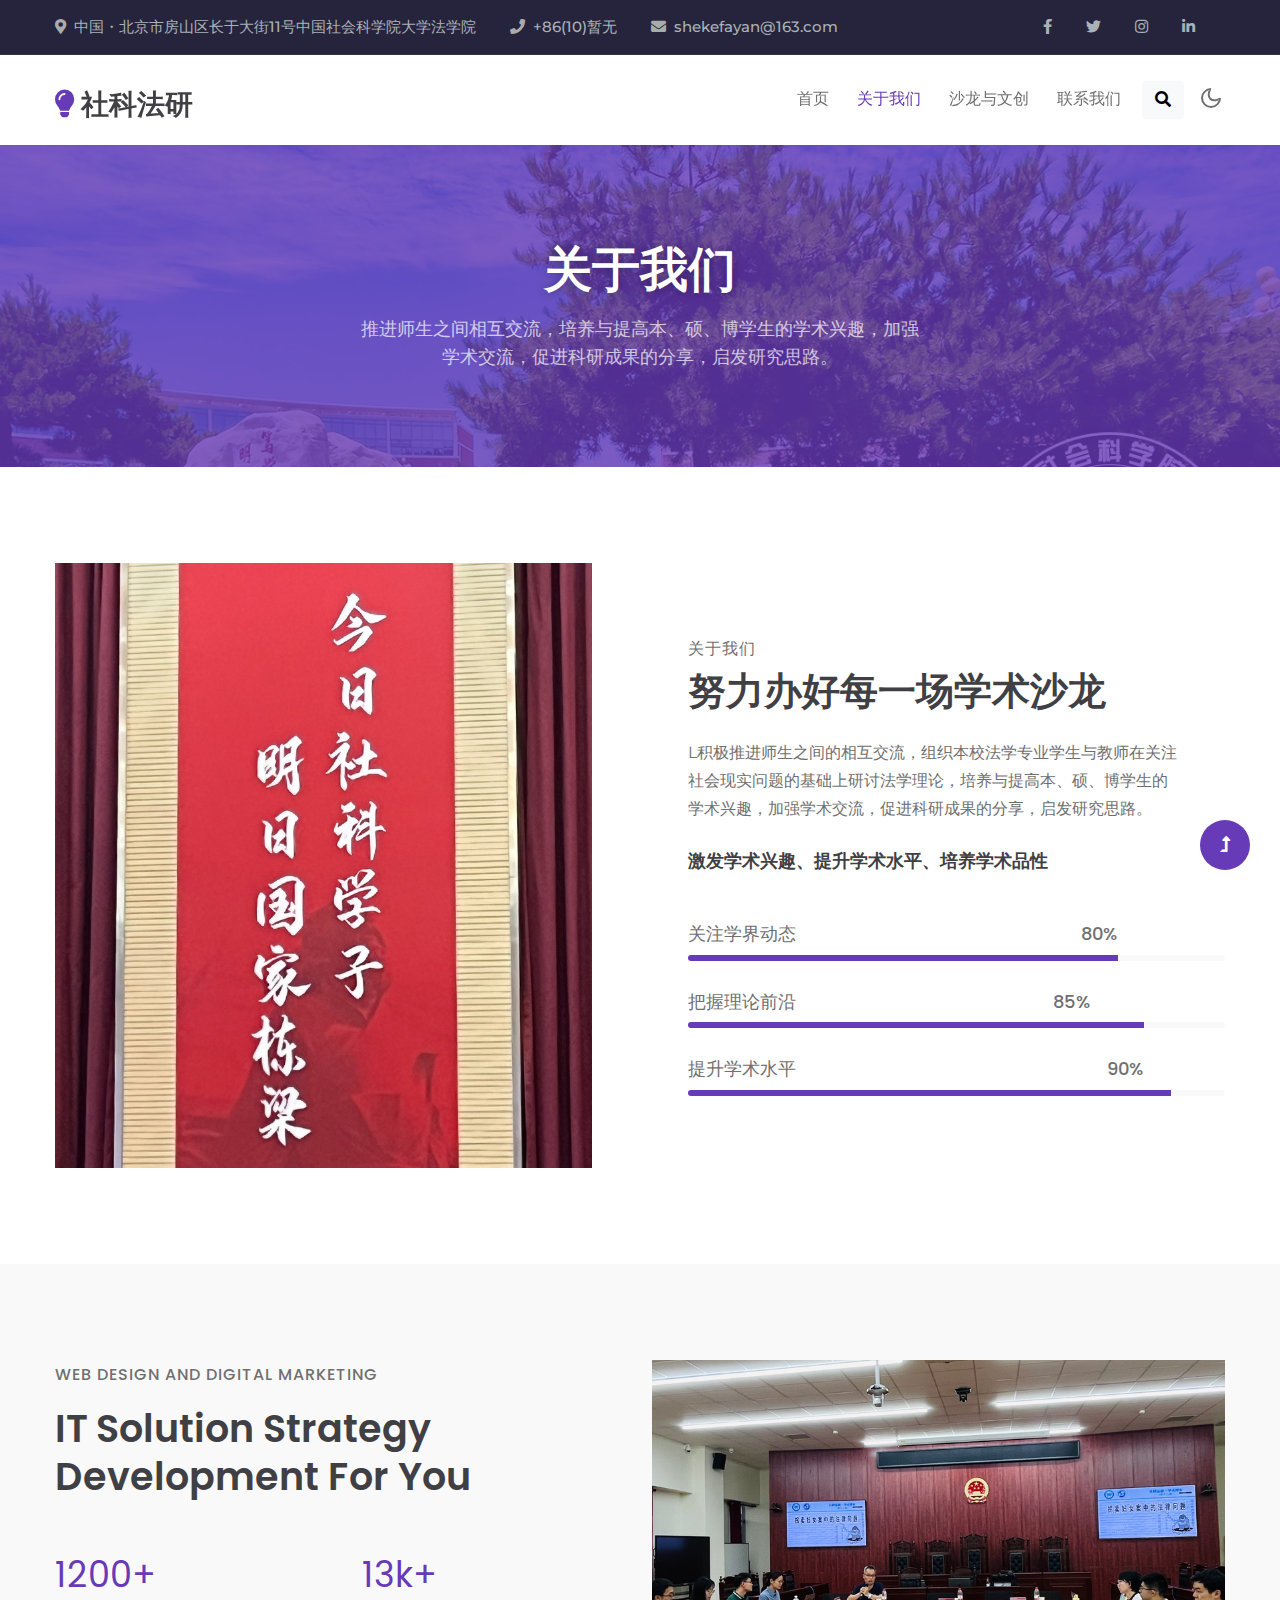
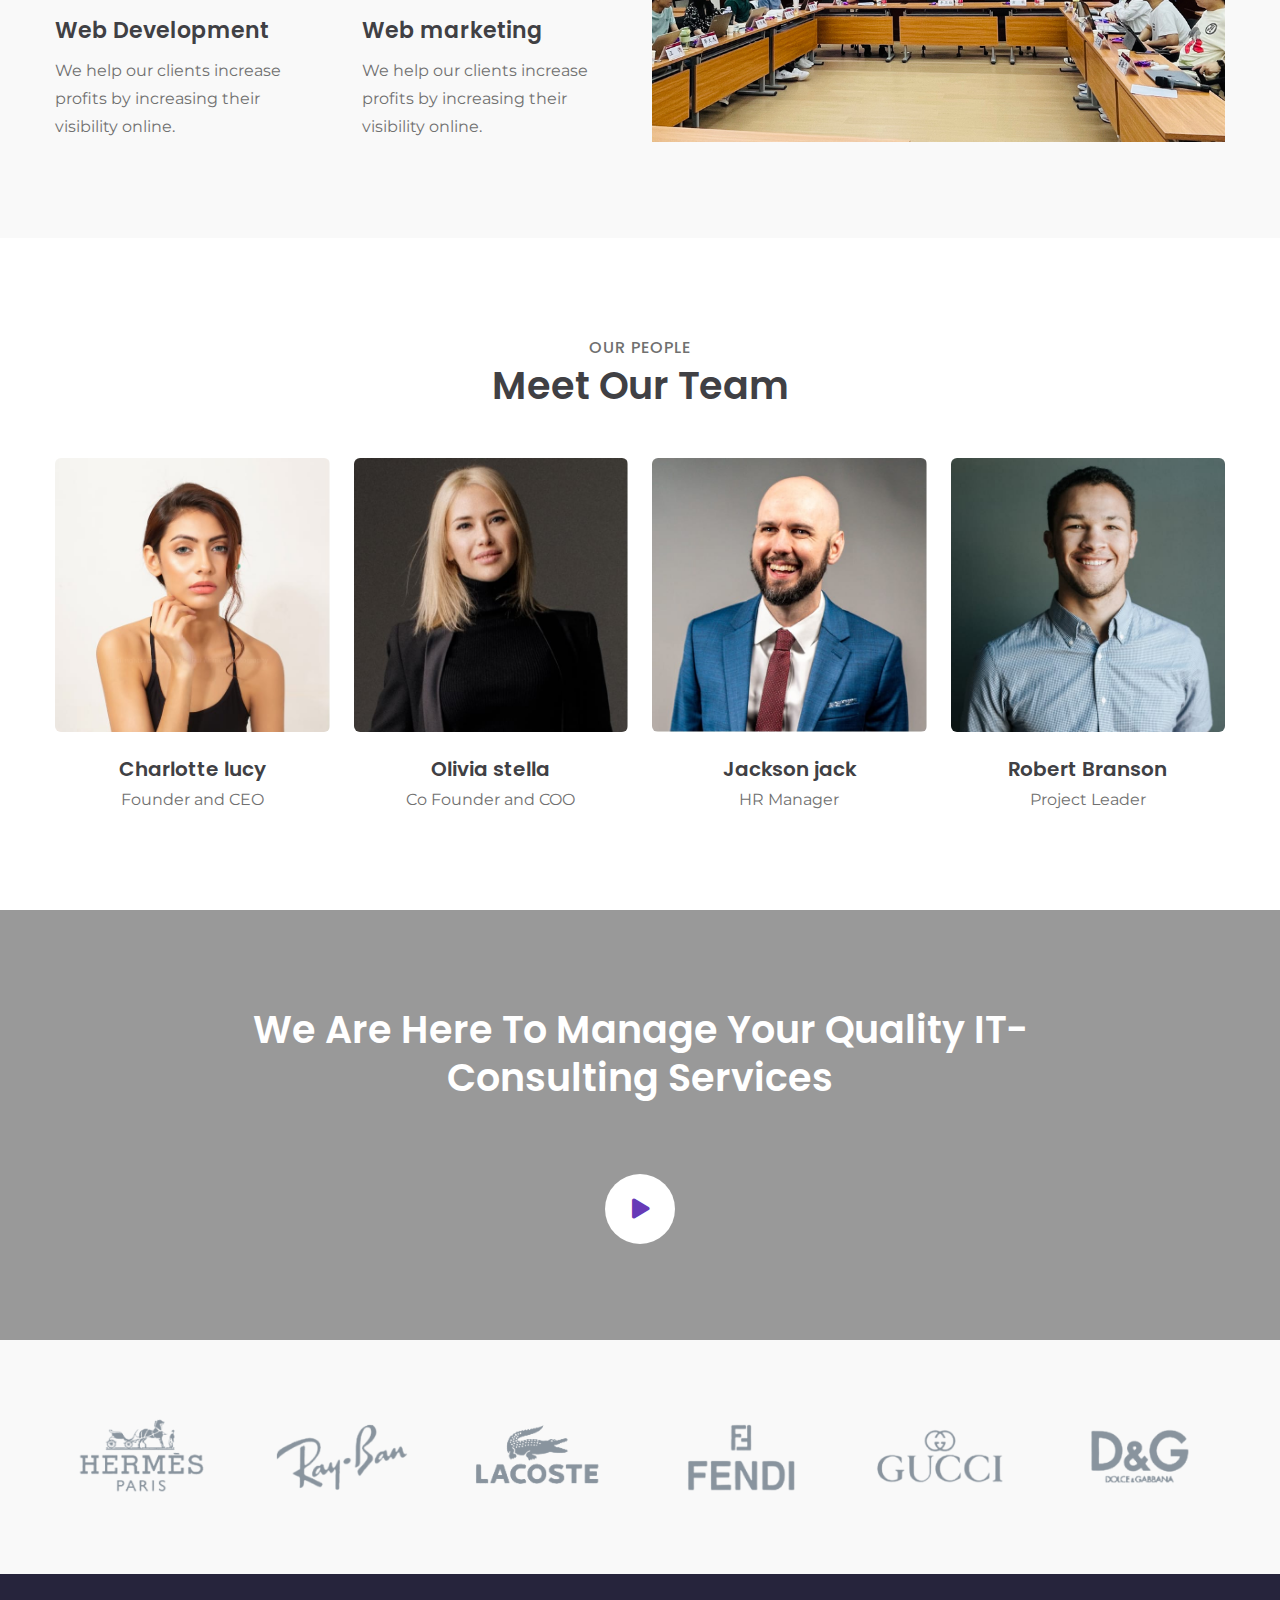
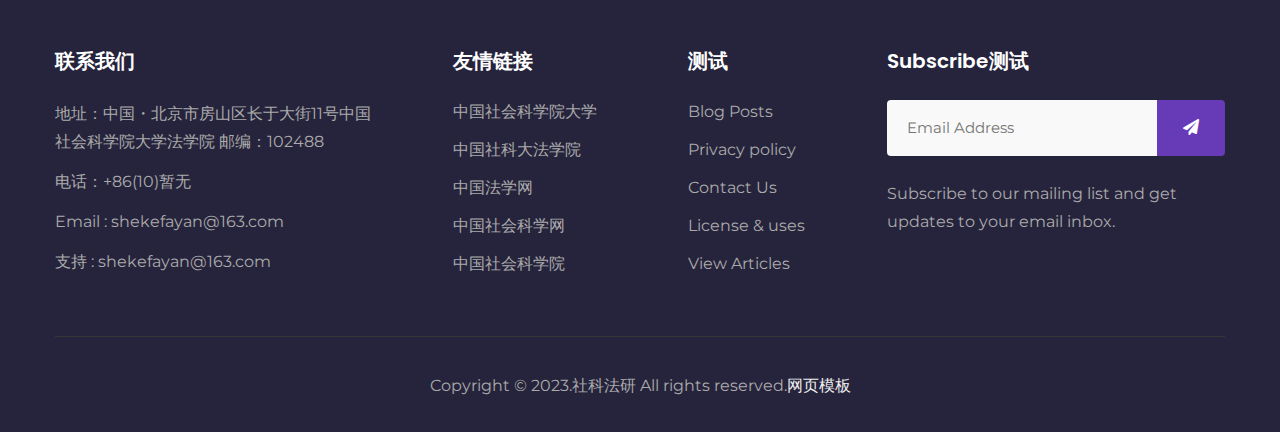
==== about.html @ 9bfe2190 "gh" ====
<!doctype html>
<html lang="en">

<head>
    <!-- Required meta tags -->
    <meta charset="utf-8">
    <meta name="viewport" content="width=device-width, initial-scale=1, shrink-to-fit=no">
    <title>Intelligence - Corporate Category Bootstrap Responsive Website Template - About : W3Layouts</title>

    <!-- google-fonts -->
    <link href="//fonts.googleapis.com/css2?family=Montserrat:wght@300;400;600&display=swap" rel="stylesheet">
    <link href="//fonts.googleapis.com/css2?family=Poppins:wght@200;300;500;700;900&display=swap"
        rel="stylesheet">
    <!-- //google-fonts -->

    <!-- Template CSS Style link -->
    <link rel="stylesheet" href="assets/css/style-liberty.css">

</head>

<body>

<!-- top header -->
<section class="w3l-top-header">
    <div class="container">
        <div class="top-content-w3ls d-flex align-items-center justify-content-between">
            <div class="top-headers">
                <ul>
                    <li>
                        <i class="fa fa-map-marker-alt"></i><a href="#address">中国・北京市房山区长于大街11号中国社会科学院大学法学院</a>
                    </li>
                    <li>
                        <i class="fa fa-phone"></i><a href="tel:+86(10)暂无">+86(10)暂无</a>
                    </li>
                    <li>
                        <i class="fa fa-envelope"></i><a href="mailto:shekefayan@163.com">shekefayan@163.com</a>
                    </li>
                </ul>
            </div>
            <div class="top-headers top-headers-2">
                <ul>
                    <li>
                        <a href="#facebook"><span class="fab fa-facebook-f"></span></a>
                    </li>
                    <li>
                        <a href="#twitter"><span class="fab fa-twitter"></span></a>
                    </li>
                    <li>
                        <a href="#instagram"><span class="fab fa-instagram"></span></a>
                </li>
                <li class=" mr-0">
                        <a href="#linkedin"><span class="fab fa-linkedin-in"></span></a>
                    </li>
                </ul>
            </div>
        </div>
    </div>
</section>
<!-- //top header -->

<!--header-->
<header id="site-header" class="fixed-top">
    <div class="container">
        <nav class="navbar navbar-expand-lg stroke">
            <h1>
                <a class="navbar-brand" href="index.html">
                    <span class="fa fa-lightbulb"></span> 社科法研
                </a>
            </h1>
            <!-- if logo is image enable this   
            <a class="navbar-brand" href="#index.html">
                <img src="image-path" alt="Your logo" title="Your logo" style="height:35px;" />
            </a> -->
            <button class="navbar-toggler  collapsed bg-gradient" type="button" data-bs-toggle="collapse"
                data-bs-target="#navbarTogglerDemo02" aria-controls="navbarTogglerDemo02" aria-expanded="false"
                aria-label="Toggle navigation">
                <span class="navbar-toggler-icon fa icon-expand fa-bars"></span>
                <span class="navbar-toggler-icon fa icon-close fa-times"></span>
            </button>

            <div class="collapse navbar-collapse" id="navbarTogglerDemo02">
                <ul class="navbar-nav ms-lg-auto">
                    <li class="nav-item">
                        <a class="nav-link" href="index.html">首页 <span class="sr-only">(current)</span></a>
                    </li>
                    <li class="nav-item active">
                        <a class="nav-link" href="about.html">关于我们</a>
                    </li>
                    <li class="nav-item">
                        <a class="nav-link" href="services.html">沙龙与文创</a>
                    </li>
                    <li class="nav-item">
                        <a class="nav-link" href="contact.html">联系我们</a>
                    </li>

                    <!--/search-right-->
                    <ul class="header-search">
                        <li class="nav-item search-right">
                            <a href="#search" class="btn search-btn btn-light" title="search"><span class="fas fa-search" aria-hidden="true"></span></a>
                            <!-- search popup -->
                            <div id="search" class="pop-overlay">
                                <div class="popup">
                                    <h3 class="title-w3l two mb-4 text-left">Search Here</h3>
                                    <form action="#" method="GET" class="search-box d-sm-flex position-relative">
                                        <input type="search" placeholder="Enter Keyword here" name="search" required="required" autofocus="">
                                        <button type="submit" class="btn btn-style btn-primary"> Search</button>
                                    </form>
                                </div>
                                <a class="close" href="#close">×</a>
                            </div>
                            <!-- /search popup -->
                        </li>
                    </ul>
                    <!--//search-right-->
                </ul>
            </div>
            <!-- search button -->

            <!-- //search button -->

            <!-- toggle switch for light and dark theme -->
            <div class="cont-ser-position">
                <nav class="navigation">
                    <div class="theme-switch-wrapper">
                        <label class="theme-switch" for="checkbox">
                            <input type="checkbox" id="checkbox">
                            <div class="mode-container">
                                <i class="gg-sun"></i>
                                <i class="gg-moon"></i>
                            </div>
                        </label>
                    </div>
                </nav>
            </div>
            <!-- //toggle switch for light and dark theme -->
        </nav>
    </div>
</header>
<!--//header-->


<!-- about banner -->
<section class="w3l-about-breadcrumb text-center">
    <div class="breadcrumb-bg breadcrumb-bg-about py-5">
        <div class="container py-lg-5 py-md-4">
            <div class="banner-info-grid px-md-5">
                <h2 class="w3l-title-breadcrumb mb-3">关于我们</h2>
                <p class="inner-page-para px-lg-5">推进师生之间相互交流，培养与提高本、硕、博学生的学术兴趣，加强学术交流，促进科研成果的分享，启发研究思路。</p>
            </div>
        </div>
    </div>
</section>
<!-- //about banner -->




<!-- About Section -->
<section class="w3l-content-6" id="skills">
    <div class="content-6-mian py-5">
        <div class="container py-lg-5 py-md-4 py-2">
            <div class="content-info-in row">
                <div class="content-gd col-lg-6 pe-lg-5">
                    <img src="assets/images/about4.jpg" alt="" class="img-fluid" />
                </div>
                <div class="content-gd col-lg-6 mt-lg-0 mt-5 align-self ps-lg-5">
                    <h6 class="w3l-title-small mb-1">关于我们</h6>
                    <h3 class="w3l-title-main mb-lg-4 mb-3">努力办好每一场学术沙龙</h3>
                    <p class="my-4 pe-lg-5">L积极推进师生之间的相互交流，组织本校法学专业学生与教师在关注社会现实问题的基础上研讨法学理论，培养与提高本、硕、博学生的学术兴趣，加强学术交流，促进科研成果的分享，启发研究思路。</p>
                    <h5 class="w3l-subtitle mb-md-5 mb-4">激发学术兴趣、提升学术水平、培养学术品性</h5>
                    <div class="progress-info info1">
                        <h6 class="progress-tittle">关注学界动态<span class="">80%</span></h6>
                        <div class="progress">
                            <div class="progress-bar progress-bar-striped" role="progressbar" style="width: 80%"
                                aria-valuenow="80" aria-valuemin="0" aria-valuemax="100">
                            </div>
                        </div>
                    </div>
                    <div class="progress-info info3">
                        <h6 class="progress-tittle">把握理论前沿<span class="">85%</span>
                        </h6>
                        <div class="progress">
                            <div class="progress-bar progress-bar-striped" role="progressbar" style="width: 85%"
                                aria-valuenow="85" aria-valuemin="0" aria-valuemax="100">
                            </div>
                        </div>
                    </div>
                    <div class="progress-info info4 mb-0">
                        <h6 class="progress-tittle">提升学术水平<span class="">90%</span></h6>
                        <div class="progress">
                            <div class="progress-bar progress-bar-striped" role="progressbar" style="width: 90%"
                                aria-valuenow="90" aria-valuemin="0" aria-valuemax="100">
                            </div>
                        </div>
                    </div>
                </div>
            </div>
        </div>
    </div>
</section>
<!-- About Section -->


<section class="w3l-cwp py-5">
    <div class="container py-lg-5 py-md-4 py-2">
        <div class="row cwp23-content align-items-center">

            <div class="col-lg-6">
                <h5 class="w3l-title-small mb-3"> Web design and digital marketing </h5>
                <h3 class="w3l-title-main"> IT Solution Strategy Development for you </h3>

                <div class="cwp23-text-cols mt-lg-5 mt-4">

                    <div class="column">
                        <span><span class="counter mb-0">1200</span>+</span>
                        <h4>Web Development</h4>
                        <p>We help our clients increase profits by increasing their visibility online.</p>
                    </div>

                    <div class="column">
                        <span><span class="counter mb-0">13</span>k+</span>
                        <h4>Web marketing </h4>
                        <p>We help our clients increase profits by increasing their visibility online. </p>
                    </div>

                </div>
            </div>

            <div class="col-lg-6 cwp23-text align-self mt-lg-0 mt-md-5 mt-4 pr-md-3 pr-2">
                <img src="assets/images/about3.jpg" alt="" class="img-fluid">
            </div>
        </div>
    </div>
</section>


<!-- Team Section -->
<div class="team-area py-5" id="people">
    <div class="container py-lg-5 py-md-4 py-2">
        <div class="text-center">
            <h6 class="w3l-title-small"> Our People</h6>
            <h3 class="w3l-title-main"> Meet Our Team</h3>
        </div>
        <div class="row mt-lg-5 mt-4">
            <div class="col-lg-3 col-sm-6 col-xs-12">
                <div class="single-team">
                    <div class="img-area">
                        <img src="assets/images/team1.jpg" class="img-fluid" alt="">
                        <div class="social">
                            <ul class="list-inline">
                                <li><a href="#url"><i class="fab fa-facebook-f"></i></a></li>
                                <li><a href="#url"><i class="fab fa-twitter"></i></a></li>
                                <li><a href="#url"><i class="fab fa-pinterest"></i></a></li>
                            </ul>
                        </div>
                    </div>
                    <div class="img-text">
                        <h4>Charlotte lucy</h4>
                        <p>Founder and CEO</p>
                    </div>
                </div>
            </div>
            <div class="col-lg-3 col-sm-6 col-xs-12 mt-sm-0 mt-5">
                <div class="single-team">
                    <div class="img-area">
                        <img src="assets/images/team2.jpg" class="img-fluid" alt="">
                        <div class="social">
                            <ul class="list-inline">
                                <li><a href="#url"><i class="fab fa-facebook-f"></i></a></li>
                                <li><a href="#url"><i class="fab fa-twitter"></i></a></li>
                                <li><a href="#url"><i class="fab fa-linkedin-in"></i></a></li>
                            </ul>
                        </div>
                    </div>
                    <div class="img-text">
                        <h4>Olivia stella</h4>
                        <p>Co Founder and COO</p>
                    </div>
                </div>
            </div>
            <div class="col-lg-3 col-sm-6 col-xs-12 mt-lg-0 mt-5">
                <div class="single-team">
                    <div class="img-area">
                        <img src="assets/images/team3.jpg" class="img-fluid" alt="">
                        <div class="social">
                            <ul class="list-inline">
                                <li><a href="#url"><i class="fab fa-facebook-f"></i></a></li>
                                <li><a href="#url"><i class="fab fa-twitter"></i></a></li>
                                <li><a href="#url"><i class="fab fa-pinterest"></i></a></li>
                            </ul>
                        </div>
                    </div>
                    <div class="img-text">
                        <h4>Jackson jack</h4>
                        <p>HR Manager</p>
                    </div>
                </div>
            </div>
            <div class="col-lg-3 col-sm-6 col-xs-12 mt-lg-0 mt-5">
                <div class="single-team">
                    <div class="img-area">
                        <img src="assets/images/team4.jpg" class="img-fluid" alt="">
                        <div class="social">
                            <ul class="list-inline">
                                <li><a href="#url"><i class="fab fa-facebook-f"></i></a></li>
                                <li><a href="#url"><i class="fab fa-twitter"></i></a></li>
                                <li><a href="#url"><i class="fab fa-linkedin-in"></i></a></li>
                            </ul>
                        </div>
                    </div>
                    <div class="img-text">
                        <h4>Robert Branson</h4>
                        <p>Project Leader</p>
                    </div>
                </div>
            </div>
        </div>
    </div>
</div>
<!-- //Team Section -->


<section class="w3l-covers-14 py-5">
    <div class="container py-md-5 py-4">
        <div class="banner-play-w3 covers14-text text-center mx-auto" style="max-width:780px">
            <h3 class="w3l-title-main text-white">We Are Here To Manage
                your Quality IT-Consulting Services</h3>
            <div class="video-section mt-5 pt-lg-4">
                <!--//video-->
                <a href="#small-dialog" class="popup-with-zoom-anim play-view text-center pl-3">
                    <span class="video-play-icon">
                        <span class="fa fa-play"></span>
                    </span>
                </a>
                <!-- dialog itself, mfp-hide class is required to make dialog hidden -->
                <div id="small-dialog" class="zoom-anim-dialog mfp-hide">
                    <iframe src="#" frameborder="0"
                        allow="autoplay; fullscreen" allowfullscreen></iframe>
                </div>
                <!--//video-->
            </div>
        </div>
    </div>
</section>


<!-- Company logos -->
<section class="company-logos ">
    <div class="container py-md-4">
        <div class="row py-5 justify-content-center">
            <div class="col-lg-2 col-md-3 col-4">
                <a href="#url">
                    <img src="assets/images/brand1.png" alt="" class="img-fluid">
                </a>
            </div>
            <div class="col-lg-2 col-md-3 col-4">
                <a href="#url">
                    <img src="assets/images/brand2.png" alt="" class="img-fluid">
                </a>
            </div>
            <div class="col-lg-2 col-md-3 col-4">
                <a href="#url">
                    <img src="assets/images/brand6.png" alt="" class="img-fluid">
                </a>
            </div>
            <div class="col-lg-2 col-md-3 col-4 mt-md-0 mt-4">
                <a href="#url">
                    <img src="assets/images/brand3.png" alt="" class="img-fluid">
                </a>
            </div>
            <div class="col-lg-2 col-md-3 col-4 mt-lg-0 mt-4">
                <a href="#url">
                    <img src="assets/images/brand4.png" alt="" class="img-fluid">
                </a>
            </div>
            <div class="col-lg-2 col-md-3 col-4 mt-lg-0 mt-4">
                <a href="#url">
                    <img src="assets/images/brand5.png" alt="" class="img-fluid">
                </a>
            </div>
        </div>
    </div>
</section>
<!-- //Company logos -->


<!-- footer block -->
<footer class="w3l-footer-29-main">
    <div class="footer-29 pt-5 pb-4">
        <div class="container pt-md-4">
            <div class="row footer-top-29">
                <div class="col-lg-4 col-md-6 footer-list-29">
                    <h6 class="footer-title-29">联系我们 </h6>
                    <p class="mb-2 pe-xl-5">地址：中国・北京市房山区长于大街11号中国社会科学院大学法学院 邮编：102488
                    </p>
                    <p class="mb-2">电话：<a href="tel:+86(10)暂无">+86(10)暂无</a></p>
                    <p class="mb-2">Email : <a href="mailto:shekefayan@163.com">shekefayan@163.com</a></p>
                    <p class="mb-2">支持 : <a href="mailto:shekefayan@163.com">shekefayan@163.com</a></p>
                </div>
                <div class="col-lg-2 col-md-3 col-6 footer-list-29 mt-md-0 mt-4">
                    <ul>
                        <h6 class="footer-title-29">友情链接</h6>
                        <li><a href="http://www.ucass.edu.cn/">中国社会科学院大学</a></li>
                        <li><a href="https://law.ucass.edu.cn/">中国社科大法学院</a></li>
                        <li><a href="http://iolaw.cssn.cn/">中国法学网</a></li>
                        <li><a href="http://www.cssn.cn/">中国社会科学网</a></li>
                        <li><a href="http://www.cass.org.cn/">中国社会科学院</a></li>
                    </ul>
                </div>
                <div class="col-lg-2 col-md-3 col-6 ps-lg-5 ps-lg-4 footer-list-29 mt-md-0 mt-4">
                    <ul>
                        <h6 class="footer-title-29">测试</h6>
                        <li><a href="#blog">Blog Posts</a></li>
                        <li><a href="#privacy">Privacy policy</a></li>
                        <li><a href="contact.html">Contact Us</a></li>
                        <li><a href="#license">License & uses</a></li>
                        <li><a href="#blog">View Articles</a></li>
                    </ul>
                </div>
                <div class="col-lg-4 col-md-6 footer-list-29 mt-lg-0 mt-4 ps-lg-5">
                    <h6 class="footer-title-29">Subscribe测试</h6>
                    <form action="#" class="subscribe d-flex" method="post">
                        <input type="email" name="email" placeholder="Email Address" required="">
                        <button class="button-style"><span class="fa fa-paper-plane"
                                aria-hidden="true"></span></button>
                    </form>
                    <p class="mt-4">Subscribe to our mailing list and get updates to your email inbox.</p>
                </div>
            </div>
            <!-- copyright -->
            <p class="copy-footer-29 text-center mt-5 pb-2">Copyright &copy; 2023.社科法研 All rights reserved.<a target="_blank" href="https://law.ucass.edu.cn/">&#x7F51;&#x9875;&#x6A21;&#x677F;</a>
                </p>
            <!-- //copyright -->
        </div>
    </div>
</footer>
<!-- //footer block -->




<!-- Js scripts -->
<!-- move top -->
<button onclick="topFunction()" id="movetop" title="Go to top">
    <span class="fas fa-level-up-alt" aria-hidden="true"></span>
</button>
<script>
    // When the user scrolls down 20px from the top of the document, show the button
    window.onscroll = function () {
        scrollFunction()
    };

    function scrollFunction() {
        if (document.body.scrollTop > 20 || document.documentElement.scrollTop > 20) {
            document.getElementById("movetop").style.display = "block";
        } else {
            document.getElementById("movetop").style.display = "none";
        }
    }

    // When the user clicks on the button, scroll to the top of the document
    function topFunction() {
        document.body.scrollTop = 0;
        document.documentElement.scrollTop = 0;
    }
</script>
<!-- //move top -->

<!-- common jquery plugin -->
<script src="assets/js/jquery-3.3.1.min.js"></script>
<!-- //common jquery plugin -->

<!-- theme switch js (light and dark)-->
<script src="assets/js/theme-change.js"></script>
<!-- //theme switch js (light and dark)-->

<!--/stats-number-counter-->
<script src="assets/js/jquery.waypoints.min.js"></script>
<script src="assets/js/jquery.countup.js"></script>
<script>
    $('.counter').countUp();

</script>
<!--//stats-number-counter-->

<!--/owlcarousel-->
<script src="assets/js/owl.carousel.js"></script>
<!-- //tesimonials-->
<script>
    $(document).ready(function() {
        $("#owl-demo1").owlCarousel({
            loop: true,
            nav: false,
            responsiveClass: true,
            responsive: {
                0: {
                    items: 1,
                    nav: false
                },
                736: {
                    items: 1,
                    nav: false
                }
            }
        })
    })

</script>
<!-- //tesimonials-->

<!-- magnific popup -->
<script src="assets/js/jquery.magnific-popup.min.js"></script>
<script>
    $(document).ready(function () {
        $('.popup-with-zoom-anim').magnificPopup({
            type: 'inline',

            fixedContentPos: false,
            fixedBgPos: true,

            overflowY: 'auto',

            closeBtnInside: true,
            preloader: false,

            midClick: true,
            removalDelay: 300,
            mainClass: 'my-mfp-zoom-in'
        });

        $('.popup-with-move-anim').magnificPopup({
            type: 'inline',

            fixedContentPos: false,
            fixedBgPos: true,

            overflowY: 'auto',

            closeBtnInside: true,
            preloader: false,

            midClick: true,
            removalDelay: 300,
            mainClass: 'my-mfp-slide-bottom'
        });
    });
</script>
<!-- //magnific popup -->

<!-- MENU-JS -->
<script>
    $(window).on("scroll", function () {
        var scroll = $(window).scrollTop();

        if (scroll >= 80) {
            $("#site-header").addClass("nav-fixed");
        } else {
            $("#site-header").removeClass("nav-fixed");
        }
    });

    //Main navigation Active Class Add Remove
    $(".navbar-toggler").on("click", function () {
        $("header").toggleClass("active");
    });
    $(document).on("ready", function () {
        if ($(window).width() > 991) {
            $("header").removeClass("active");
        }
        $(window).on("resize", function () {
            if ($(window).width() > 991) {
                $("header").removeClass("active");
            }
        });
    });
</script>
<!-- //MENU-JS -->

<!-- disable body scroll which navbar is in active -->
<script>
    $(function () {
        $('.navbar-toggler').click(function () {
            $('body').toggleClass('noscroll');
        })
    });
</script>
<!-- //disable body scroll which navbar is in active -->

<!--bootstrap-->
<script src="assets/js/bootstrap.min.js"></script>
<!-- //bootstrap-->
<!-- //Js scripts -->

</body>

</html>
---- assets/css/style-liberty.css ----
@charset "UTF-8";

/*--
Author: W3layouts
Author URL: http://w3layouts.com
--*/


/*!
 * Bootstrap v5.0.1 (https://getbootstrap.com/)
 * Copyright 2011-2021 The Bootstrap Authors
 * Copyright 2011-2021 Twitter, Inc.
 * Licensed under MIT (https://github.com/twbs/bootstrap/blob/main/LICENSE)
 */
:root {
  --bs-blue: #0d6efd;
  --bs-indigo: #6610f2;
  --bs-purple: #6f42c1 --bs-pink: #d63384;
  --bs-red: #dc3545;
  --bs-orange: #fd7e14;
  --bs-yellow: #ffc107;
  --bs-green: #198754;
  --bs-teal: #20c997;
  --bs-cyan: #0dcaf0;
  --bs-white: #fff;
  --bs-gray: #6c757d;
  --bs-gray-dark: #343a40;
  --bs-primary: #0d6efd;
  --bs-secondary: #6c757d;
  --bs-success: #198754;
  --bs-info: #0dcaf0;
  --bs-warning: #ffc107;
  --bs-danger: #dc3545;
  --bs-light: #f8f9fa;
  --bs-dark: #212529;
  --bs-font-sans-serif: system-ui, -apple-system, "Segoe UI", Roboto, "Helvetica Neue", Arial, "Noto Sans", "Liberation Sans", sans-serif, "Apple Color Emoji", "Segoe UI Emoji", "Segoe UI Symbol", "Noto Color Emoji";
  --bs-font-monospace: SFMono-Regular, Menlo, Monaco, Consolas, "Liberation Mono", "Courier New", monospace;
  --bs-gradient: linear-gradient(180deg, rgba(255, 255, 255, 0.15), rgba(255, 255, 255, 0))
}

*,
::after,
::before {
  box-sizing: border-box
}

@media (prefers-reduced-motion:no-preference) {
  :root {
    scroll-behavior: smooth
  }
}

body {
  margin: 0;
  font-family: 'Montserrat', sans-serif;
  font-size: 1rem;
  font-weight: 400;
  line-height: 1.5;
  color: #212529;
  background-color: #fff;
  -webkit-text-size-adjust: 100%;
  -webkit-tap-highlight-color: transparent
}

hr {
  margin: 1rem 0;
  color: inherit;
  background-color: currentColor;
  border: 0;
  opacity: .25
}

hr:not([size]) {
  height: 1px
}

.h1,
.h2,
.h3,
.h4,
.h5,
.h6,
h1,
h2,
h3,
h4,
h5,
h6 {
  margin-top: 0;
  margin-bottom: .5rem;
  font-weight: 700;
  line-height: 1.2
}

.h1,
h1 {
  font-size: calc(1.375rem + 1.5vw)
}

@media (min-width:1200px) {

  .h1,
  h1 {
    font-size: 2.5rem
  }
}

.h2,
h2 {
  font-size: calc(1.325rem + .9vw)
}

@media (min-width:1200px) {

  .h2,
  h2 {
    font-size: 2rem
  }
}

.h3,
h3 {
  font-size: calc(1.3rem + .6vw)
}

@media (min-width:1200px) {

  .h3,
  h3 {
    font-size: 1.75rem
  }
}

.h4,
h4 {
  font-size: calc(1.275rem + .3vw)
}

@media (min-width:1200px) {

  .h4,
  h4 {
    font-size: 1.5rem
  }
}

.h5,
h5 {
  font-size: 1.25rem
}

.h6,
h6 {
  font-size: 1rem
}

p {
  margin-top: 0;
  margin-bottom: 1rem
}

abbr[data-bs-original-title],
abbr[title] {
  -webkit-text-decoration: underline dotted;
  text-decoration: underline dotted;
  cursor: help;
  -webkit-text-decoration-skip-ink: none;
  text-decoration-skip-ink: none
}

address {
  margin-bottom: 1rem;
  font-style: normal;
  line-height: inherit
}

ol,
ul {
  padding-left: 2rem
}

dl,
ol,
ul {
  margin-top: 0;
  margin-bottom: 1rem
}

ol ol,
ol ul,
ul ol,
ul ul {
  margin-bottom: 0
}

dt {
  font-weight: 700
}

dd {
  margin-bottom: .5rem;
  margin-left: 0
}

blockquote {
  margin: 0 0 1rem
}

b,
strong {
  font-weight: bolder
}

.small,
small {
  font-size: .875em
}

.mark,
mark {
  padding: .2em;
  background-color: #fcf8e3
}

sub,
sup {
  position: relative;
  font-size: .75em;
  line-height: 0;
  vertical-align: baseline
}

sub {
  bottom: -.25em
}

sup {
  top: -.5em
}

a {
  color: var(--primary-color);
  text-decoration: underline;

}

a:hover {
  color: var(--primary-color);
}

a:not([href]):not([class]),
a:not([href]):not([class]):hover {
  color: inherit;
  text-decoration: none
}

code,
kbd,
pre,
samp {
  font-family: 'Sarabun', sans-serif;
  font-size: 1em;
  direction: ltr;
  unicode-bidi: bidi-override
}

pre {
  display: block;
  margin-top: 0;
  margin-bottom: 1rem;
  overflow: auto;
  font-size: .875em
}

pre code {
  font-size: inherit;
  color: inherit;
  word-break: normal
}

code {
  font-size: .875em;
  color: #d63384;
  word-wrap: break-word
}

a>code {
  color: inherit
}

kbd {
  padding: .2rem .4rem;
  font-size: .875em;
  color: #fff;
  background-color: #212529;
  border-radius: .2rem
}

kbd kbd {
  padding: 0;
  font-size: 1em;
  font-weight: 700
}

figure {
  margin: 0 0 1rem
}

img,
svg {
  vertical-align: middle
}

table {
  caption-side: bottom;
  border-collapse: collapse
}

caption {
  padding-top: .5rem;
  padding-bottom: .5rem;
  color: #6c757d;
  text-align: left
}

th {
  text-align: inherit;
  text-align: -webkit-match-parent
}

tbody,
td,
tfoot,
th,
thead,
tr {
  border-color: inherit;
  border-style: solid;
  border-width: 0
}

label {
  display: inline-block
}

button {
  border-radius: 0
}

button:focus:not(:focus-visible) {
  outline: 0
}

button,
input,
optgroup,
select,
textarea {
  margin: 0;
  font-family: 'Montserrat', sans-serif;
  font-size: inherit;
  line-height: inherit
}

button,
select {
  text-transform: none
}

[role=button] {
  cursor: pointer
}

select {
  word-wrap: normal
}

select:disabled {
  opacity: 1
}

[list]::-webkit-calendar-picker-indicator {
  display: none
}

[type=button],
[type=reset],
[type=submit],
button {
  -webkit-appearance: button
}

[type=button]:not(:disabled),
[type=reset]:not(:disabled),
[type=submit]:not(:disabled),
button:not(:disabled) {
  cursor: pointer
}

::-moz-focus-inner {
  padding: 0;
  border-style: none
}

textarea {
  resize: vertical
}

fieldset {
  min-width: 0;
  padding: 0;
  margin: 0;
  border: 0
}

legend {
  float: left;
  width: 100%;
  padding: 0;
  margin-bottom: .5rem;
  font-size: calc(1.275rem + .3vw);
  line-height: inherit
}

@media (min-width:1200px) {
  legend {
    font-size: 1.5rem
  }
}

legend+* {
  clear: left
}

::-webkit-datetime-edit-day-field,
::-webkit-datetime-edit-fields-wrapper,
::-webkit-datetime-edit-hour-field,
::-webkit-datetime-edit-minute,
::-webkit-datetime-edit-month-field,
::-webkit-datetime-edit-text,
::-webkit-datetime-edit-year-field {
  padding: 0
}

::-webkit-inner-spin-button {
  height: auto
}

[type=search] {
  outline-offset: -2px;
  -webkit-appearance: textfield
}

::-webkit-search-decoration {
  -webkit-appearance: none
}

::-webkit-color-swatch-wrapper {
  padding: 0
}

::file-selector-button {
  font: inherit
}

::-webkit-file-upload-button {
  font: inherit;
  -webkit-appearance: button
}

output {
  display: inline-block
}

iframe {
  border: 0
}

summary {
  display: list-item;
  cursor: pointer
}

progress {
  vertical-align: baseline
}

[hidden] {
  display: none !important
}

.lead {
  font-size: 1.25rem;
  font-weight: 300
}

.display-1 {
  font-size: calc(1.625rem + 4.5vw);
  font-weight: 300;
  line-height: 1.2
}

@media (min-width:1200px) {
  .display-1 {
    font-size: 5rem
  }
}

.display-2 {
  font-size: calc(1.575rem + 3.9vw);
  font-weight: 300;
  line-height: 1.2
}

@media (min-width:1200px) {
  .display-2 {
    font-size: 4.5rem
  }
}

.display-3 {
  font-size: calc(1.525rem + 3.3vw);
  font-weight: 300;
  line-height: 1.2
}

@media (min-width:1200px) {
  .display-3 {
    font-size: 4rem
  }
}

.display-4 {
  font-size: calc(1.475rem + 2.7vw);
  font-weight: 300;
  line-height: 1.2
}

@media (min-width:1200px) {
  .display-4 {
    font-size: 3.5rem
  }
}

.display-5 {
  font-size: calc(1.425rem + 2.1vw);
  font-weight: 300;
  line-height: 1.2
}

@media (min-width:1200px) {
  .display-5 {
    font-size: 3rem
  }
}

.display-6 {
  font-size: calc(1.375rem + 1.5vw);
  font-weight: 300;
  line-height: 1.2
}

@media (min-width:1200px) {
  .display-6 {
    font-size: 2.5rem
  }
}

.list-unstyled {
  padding-left: 0;
  list-style: none
}

.list-inline {
  padding-left: 0;
  list-style: none
}

.list-inline-item {
  display: inline-block
}

.list-inline-item:not(:last-child) {
  margin-right: .5rem
}

.initialism {
  font-size: .875em;
  text-transform: uppercase
}

.blockquote {
  margin-bottom: 1rem;
  font-size: 1.25rem
}

.blockquote> :last-child {
  margin-bottom: 0
}

.blockquote-footer {
  margin-top: -1rem;
  margin-bottom: 1rem;
  font-size: .875em;
  color: #6c757d
}

.blockquote-footer::before {
  content: "— "
}

.img-fluid {
  max-width: 100%;
  height: auto
}

.img-thumbnail {
  padding: .25rem;
  background-color: #fff;
  border: 1px solid #dee2e6;
  border-radius: .25rem;
  max-width: 100%;
  height: auto
}

.figure {
  display: inline-block
}

.figure-img {
  margin-bottom: .5rem;
  line-height: 1
}

.figure-caption {
  font-size: .875em;
  color: #6c757d
}

.container,
.container-fluid,
.container-lg,
.container-md,
.container-sm,
.container-xl,
.container-xxl {
  width: 100%;
  padding-right: var(--bs-gutter-x, .75rem);
  padding-left: var(--bs-gutter-x, .75rem);
  margin-right: auto;
  margin-left: auto
}

@media (min-width:576px) {

  .container,
  .container-sm {
    max-width: 540px
  }
}

@media (min-width:768px) {

  .container,
  .container-md,
  .container-sm {
    max-width: 720px
  }
}

@media (min-width:992px) {

  .container,
  .container-lg,
  .container-md,
  .container-sm {
    max-width: 960px
  }
}

@media (min-width:1200px) {

  .container,
  .container-lg,
  .container-md,
  .container-sm,
  .container-xl {
    max-width: 1140px
  }
}

@media (min-width:1400px) {

  .container,
  .container-lg,
  .container-md,
  .container-sm,
  .container-xl,
  .container-xxl {
    max-width: 1320px
  }
}

.row {
  --bs-gutter-x: 1.5rem;
  --bs-gutter-y: 0;
  display: flex;
  flex-wrap: wrap;
  margin-top: calc(var(--bs-gutter-y) * -1);
  margin-right: calc(var(--bs-gutter-x)/ -2);
  margin-left: calc(var(--bs-gutter-x)/ -2)
}

.row>* {
  flex-shrink: 0;
  width: 100%;
  max-width: 100%;
  padding-right: calc(var(--bs-gutter-x)/ 2);
  padding-left: calc(var(--bs-gutter-x)/ 2);
  margin-top: var(--bs-gutter-y)
}

.col {
  flex: 1 0 0%
}

.row-cols-auto>* {
  flex: 0 0 auto;
  width: auto
}

.row-cols-1>* {
  flex: 0 0 auto;
  width: 100%
}

.row-cols-2>* {
  flex: 0 0 auto;
  width: 50%
}

.row-cols-3>* {
  flex: 0 0 auto;
  width: 33.3333333333%
}

.row-cols-4>* {
  flex: 0 0 auto;
  width: 25%
}

.row-cols-5>* {
  flex: 0 0 auto;
  width: 20%
}

.row-cols-6>* {
  flex: 0 0 auto;
  width: 16.6666666667%
}

.col-auto {
  flex: 0 0 auto;
  width: auto
}

.col-1 {
  flex: 0 0 auto;
  width: 8.3333333333%
}

.col-2 {
  flex: 0 0 auto;
  width: 16.6666666667%
}

.col-3 {
  flex: 0 0 auto;
  width: 25%
}

.col-4 {
  flex: 0 0 auto;
  width: 33.3333333333%
}

.col-5 {
  flex: 0 0 auto;
  width: 41.6666666667%
}

.col-6 {
  flex: 0 0 auto;
  width: 50%
}

.col-7 {
  flex: 0 0 auto;
  width: 58.3333333333%
}

.col-8 {
  flex: 0 0 auto;
  width: 66.6666666667%
}

.col-9 {
  flex: 0 0 auto;
  width: 75%
}

.col-10 {
  flex: 0 0 auto;
  width: 83.3333333333%
}

.col-11 {
  flex: 0 0 auto;
  width: 91.6666666667%
}

.col-12 {
  flex: 0 0 auto;
  width: 100%
}

.offset-1 {
  margin-left: 8.3333333333%
}

.offset-2 {
  margin-left: 16.6666666667%
}

.offset-3 {
  margin-left: 25%
}

.offset-4 {
  margin-left: 33.3333333333%
}

.offset-5 {
  margin-left: 41.6666666667%
}

.offset-6 {
  margin-left: 50%
}

.offset-7 {
  margin-left: 58.3333333333%
}

.offset-8 {
  margin-left: 66.6666666667%
}

.offset-9 {
  margin-left: 75%
}

.offset-10 {
  margin-left: 83.3333333333%
}

.offset-11 {
  margin-left: 91.6666666667%
}

.g-0,
.gx-0 {
  --bs-gutter-x: 0
}

.g-0,
.gy-0 {
  --bs-gutter-y: 0
}

.g-1,
.gx-1 {
  --bs-gutter-x: 0.25rem
}

.g-1,
.gy-1 {
  --bs-gutter-y: 0.25rem
}

.g-2,
.gx-2 {
  --bs-gutter-x: 0.5rem
}

.g-2,
.gy-2 {
  --bs-gutter-y: 0.5rem
}

.g-3,
.gx-3 {
  --bs-gutter-x: 1rem
}

.g-3,
.gy-3 {
  --bs-gutter-y: 1rem
}

.g-4,
.gx-4 {
  --bs-gutter-x: 1.5rem
}

.g-4,
.gy-4 {
  --bs-gutter-y: 1.5rem
}

.g-5,
.gx-5 {
  --bs-gutter-x: 3rem
}

.g-5,
.gy-5 {
  --bs-gutter-y: 3rem
}

@media (min-width:576px) {
  .col-sm {
    flex: 1 0 0%
  }

  .row-cols-sm-auto>* {
    flex: 0 0 auto;
    width: auto
  }

  .row-cols-sm-1>* {
    flex: 0 0 auto;
    width: 100%
  }

  .row-cols-sm-2>* {
    flex: 0 0 auto;
    width: 50%
  }

  .row-cols-sm-3>* {
    flex: 0 0 auto;
    width: 33.3333333333%
  }

  .row-cols-sm-4>* {
    flex: 0 0 auto;
    width: 25%
  }

  .row-cols-sm-5>* {
    flex: 0 0 auto;
    width: 20%
  }

  .row-cols-sm-6>* {
    flex: 0 0 auto;
    width: 16.6666666667%
  }

  .col-sm-auto {
    flex: 0 0 auto;
    width: auto
  }

  .col-sm-1 {
    flex: 0 0 auto;
    width: 8.3333333333%
  }

  .col-sm-2 {
    flex: 0 0 auto;
    width: 16.6666666667%
  }

  .col-sm-3 {
    flex: 0 0 auto;
    width: 25%
  }

  .col-sm-4 {
    flex: 0 0 auto;
    width: 33.3333333333%
  }

  .col-sm-5 {
    flex: 0 0 auto;
    width: 41.6666666667%
  }

  .col-sm-6 {
    flex: 0 0 auto;
    width: 50%
  }

  .col-sm-7 {
    flex: 0 0 auto;
    width: 58.3333333333%
  }

  .col-sm-8 {
    flex: 0 0 auto;
    width: 66.6666666667%
  }

  .col-sm-9 {
    flex: 0 0 auto;
    width: 75%
  }

  .col-sm-10 {
    flex: 0 0 auto;
    width: 83.3333333333%
  }

  .col-sm-11 {
    flex: 0 0 auto;
    width: 91.6666666667%
  }

  .col-sm-12 {
    flex: 0 0 auto;
    width: 100%
  }

  .offset-sm-0 {
    margin-left: 0
  }

  .offset-sm-1 {
    margin-left: 8.3333333333%
  }

  .offset-sm-2 {
    margin-left: 16.6666666667%
  }

  .offset-sm-3 {
    margin-left: 25%
  }

  .offset-sm-4 {
    margin-left: 33.3333333333%
  }

  .offset-sm-5 {
    margin-left: 41.6666666667%
  }

  .offset-sm-6 {
    margin-left: 50%
  }

  .offset-sm-7 {
    margin-left: 58.3333333333%
  }

  .offset-sm-8 {
    margin-left: 66.6666666667%
  }

  .offset-sm-9 {
    margin-left: 75%
  }

  .offset-sm-10 {
    margin-left: 83.3333333333%
  }

  .offset-sm-11 {
    margin-left: 91.6666666667%
  }

  .g-sm-0,
  .gx-sm-0 {
    --bs-gutter-x: 0
  }

  .g-sm-0,
  .gy-sm-0 {
    --bs-gutter-y: 0
  }

  .g-sm-1,
  .gx-sm-1 {
    --bs-gutter-x: 0.25rem
  }

  .g-sm-1,
  .gy-sm-1 {
    --bs-gutter-y: 0.25rem
  }

  .g-sm-2,
  .gx-sm-2 {
    --bs-gutter-x: 0.5rem
  }

  .g-sm-2,
  .gy-sm-2 {
    --bs-gutter-y: 0.5rem
  }

  .g-sm-3,
  .gx-sm-3 {
    --bs-gutter-x: 1rem
  }

  .g-sm-3,
  .gy-sm-3 {
    --bs-gutter-y: 1rem
  }

  .g-sm-4,
  .gx-sm-4 {
    --bs-gutter-x: 1.5rem
  }

  .g-sm-4,
  .gy-sm-4 {
    --bs-gutter-y: 1.5rem
  }

  .g-sm-5,
  .gx-sm-5 {
    --bs-gutter-x: 3rem
  }

  .g-sm-5,
  .gy-sm-5 {
    --bs-gutter-y: 3rem
  }
}

@media (min-width:768px) {
  .col-md {
    flex: 1 0 0%
  }

  .row-cols-md-auto>* {
    flex: 0 0 auto;
    width: auto
  }

  .row-cols-md-1>* {
    flex: 0 0 auto;
    width: 100%
  }

  .row-cols-md-2>* {
    flex: 0 0 auto;
    width: 50%
  }

  .row-cols-md-3>* {
    flex: 0 0 auto;
    width: 33.3333333333%
  }

  .row-cols-md-4>* {
    flex: 0 0 auto;
    width: 25%
  }

  .row-cols-md-5>* {
    flex: 0 0 auto;
    width: 20%
  }

  .row-cols-md-6>* {
    flex: 0 0 auto;
    width: 16.6666666667%
  }

  .col-md-auto {
    flex: 0 0 auto;
    width: auto
  }

  .col-md-1 {
    flex: 0 0 auto;
    width: 8.3333333333%
  }

  .col-md-2 {
    flex: 0 0 auto;
    width: 16.6666666667%
  }

  .col-md-3 {
    flex: 0 0 auto;
    width: 25%
  }

  .col-md-4 {
    flex: 0 0 auto;
    width: 33.3333333333%
  }

  .col-md-5 {
    flex: 0 0 auto;
    width: 41.6666666667%
  }

  .col-md-6 {
    flex: 0 0 auto;
    width: 50%
  }

  .col-md-7 {
    flex: 0 0 auto;
    width: 58.3333333333%
  }

  .col-md-8 {
    flex: 0 0 auto;
    width: 66.6666666667%
  }

  .col-md-9 {
    flex: 0 0 auto;
    width: 75%
  }

  .col-md-10 {
    flex: 0 0 auto;
    width: 83.3333333333%
  }

  .col-md-11 {
    flex: 0 0 auto;
    width: 91.6666666667%
  }

  .col-md-12 {
    flex: 0 0 auto;
    width: 100%
  }

  .offset-md-0 {
    margin-left: 0
  }

  .offset-md-1 {
    margin-left: 8.3333333333%
  }

  .offset-md-2 {
    margin-left: 16.6666666667%
  }

  .offset-md-3 {
    margin-left: 25%
  }

  .offset-md-4 {
    margin-left: 33.3333333333%
  }

  .offset-md-5 {
    margin-left: 41.6666666667%
  }

  .offset-md-6 {
    margin-left: 50%
  }

  .offset-md-7 {
    margin-left: 58.3333333333%
  }

  .offset-md-8 {
    margin-left: 66.6666666667%
  }

  .offset-md-9 {
    margin-left: 75%
  }

  .offset-md-10 {
    margin-left: 83.3333333333%
  }

  .offset-md-11 {
    margin-left: 91.6666666667%
  }

  .g-md-0,
  .gx-md-0 {
    --bs-gutter-x: 0
  }

  .g-md-0,
  .gy-md-0 {
    --bs-gutter-y: 0
  }

  .g-md-1,
  .gx-md-1 {
    --bs-gutter-x: 0.25rem
  }

  .g-md-1,
  .gy-md-1 {
    --bs-gutter-y: 0.25rem
  }

  .g-md-2,
  .gx-md-2 {
    --bs-gutter-x: 0.5rem
  }

  .g-md-2,
  .gy-md-2 {
    --bs-gutter-y: 0.5rem
  }

  .g-md-3,
  .gx-md-3 {
    --bs-gutter-x: 1rem
  }

  .g-md-3,
  .gy-md-3 {
    --bs-gutter-y: 1rem
  }

  .g-md-4,
  .gx-md-4 {
    --bs-gutter-x: 1.5rem
  }

  .g-md-4,
  .gy-md-4 {
    --bs-gutter-y: 1.5rem
  }

  .g-md-5,
  .gx-md-5 {
    --bs-gutter-x: 3rem
  }

  .g-md-5,
  .gy-md-5 {
    --bs-gutter-y: 3rem
  }
}

@media (min-width:992px) {
  .col-lg {
    flex: 1 0 0%
  }

  .row-cols-lg-auto>* {
    flex: 0 0 auto;
    width: auto
  }

  .row-cols-lg-1>* {
    flex: 0 0 auto;
    width: 100%
  }

  .row-cols-lg-2>* {
    flex: 0 0 auto;
    width: 50%
  }

  .row-cols-lg-3>* {
    flex: 0 0 auto;
    width: 33.3333333333%
  }

  .row-cols-lg-4>* {
    flex: 0 0 auto;
    width: 25%
  }

  .row-cols-lg-5>* {
    flex: 0 0 auto;
    width: 20%
  }

  .row-cols-lg-6>* {
    flex: 0 0 auto;
    width: 16.6666666667%
  }

  .col-lg-auto {
    flex: 0 0 auto;
    width: auto
  }

  .col-lg-1 {
    flex: 0 0 auto;
    width: 8.3333333333%
  }

  .col-lg-2 {
    flex: 0 0 auto;
    width: 16.6666666667%
  }

  .col-lg-3 {
    flex: 0 0 auto;
    width: 25%
  }

  .col-lg-4 {
    flex: 0 0 auto;
    width: 33.3333333333%
  }

  .col-lg-5 {
    flex: 0 0 auto;
    width: 41.6666666667%
  }

  .col-lg-6 {
    flex: 0 0 auto;
    width: 50%
  }

  .col-lg-7 {
    flex: 0 0 auto;
    width: 58.3333333333%
  }

  .col-lg-8 {
    flex: 0 0 auto;
    width: 66.6666666667%
  }

  .col-lg-9 {
    flex: 0 0 auto;
    width: 75%
  }

  .col-lg-10 {
    flex: 0 0 auto;
    width: 83.3333333333%
  }

  .col-lg-11 {
    flex: 0 0 auto;
    width: 91.6666666667%
  }

  .col-lg-12 {
    flex: 0 0 auto;
    width: 100%
  }

  .offset-lg-0 {
    margin-left: 0
  }

  .offset-lg-1 {
    margin-left: 8.3333333333%
  }

  .offset-lg-2 {
    margin-left: 16.6666666667%
  }

  .offset-lg-3 {
    margin-left: 25%
  }

  .offset-lg-4 {
    margin-left: 33.3333333333%
  }

  .offset-lg-5 {
    margin-left: 41.6666666667%
  }

  .offset-lg-6 {
    margin-left: 50%
  }

  .offset-lg-7 {
    margin-left: 58.3333333333%
  }

  .offset-lg-8 {
    margin-left: 66.6666666667%
  }

  .offset-lg-9 {
    margin-left: 75%
  }

  .offset-lg-10 {
    margin-left: 83.3333333333%
  }

  .offset-lg-11 {
    margin-left: 91.6666666667%
  }

  .g-lg-0,
  .gx-lg-0 {
    --bs-gutter-x: 0
  }

  .g-lg-0,
  .gy-lg-0 {
    --bs-gutter-y: 0
  }

  .g-lg-1,
  .gx-lg-1 {
    --bs-gutter-x: 0.25rem
  }

  .g-lg-1,
  .gy-lg-1 {
    --bs-gutter-y: 0.25rem
  }

  .g-lg-2,
  .gx-lg-2 {
    --bs-gutter-x: 0.5rem
  }

  .g-lg-2,
  .gy-lg-2 {
    --bs-gutter-y: 0.5rem
  }

  .g-lg-3,
  .gx-lg-3 {
    --bs-gutter-x: 1rem
  }

  .g-lg-3,
  .gy-lg-3 {
    --bs-gutter-y: 1rem
  }

  .g-lg-4,
  .gx-lg-4 {
    --bs-gutter-x: 1.5rem
  }

  .g-lg-4,
  .gy-lg-4 {
    --bs-gutter-y: 1.5rem
  }

  .g-lg-5,
  .gx-lg-5 {
    --bs-gutter-x: 3rem
  }

  .g-lg-5,
  .gy-lg-5 {
    --bs-gutter-y: 3rem
  }
}

@media (min-width:1200px) {
  .col-xl {
    flex: 1 0 0%
  }

  .row-cols-xl-auto>* {
    flex: 0 0 auto;
    width: auto
  }

  .row-cols-xl-1>* {
    flex: 0 0 auto;
    width: 100%
  }

  .row-cols-xl-2>* {
    flex: 0 0 auto;
    width: 50%
  }

  .row-cols-xl-3>* {
    flex: 0 0 auto;
    width: 33.3333333333%
  }

  .row-cols-xl-4>* {
    flex: 0 0 auto;
    width: 25%
  }

  .row-cols-xl-5>* {
    flex: 0 0 auto;
    width: 20%
  }

  .row-cols-xl-6>* {
    flex: 0 0 auto;
    width: 16.6666666667%
  }

  .col-xl-auto {
    flex: 0 0 auto;
    width: auto
  }

  .col-xl-1 {
    flex: 0 0 auto;
    width: 8.3333333333%
  }

  .col-xl-2 {
    flex: 0 0 auto;
    width: 16.6666666667%
  }

  .col-xl-3 {
    flex: 0 0 auto;
    width: 25%
  }

  .col-xl-4 {
    flex: 0 0 auto;
    width: 33.3333333333%
  }

  .col-xl-5 {
    flex: 0 0 auto;
    width: 41.6666666667%
  }

  .col-xl-6 {
    flex: 0 0 auto;
    width: 50%
  }

  .col-xl-7 {
    flex: 0 0 auto;
    width: 58.3333333333%
  }

  .col-xl-8 {
    flex: 0 0 auto;
    width: 66.6666666667%
  }

  .col-xl-9 {
    flex: 0 0 auto;
    width: 75%
  }

  .col-xl-10 {
    flex: 0 0 auto;
    width: 83.3333333333%
  }

  .col-xl-11 {
    flex: 0 0 auto;
    width: 91.6666666667%
  }

  .col-xl-12 {
    flex: 0 0 auto;
    width: 100%
  }

  .offset-xl-0 {
    margin-left: 0
  }

  .offset-xl-1 {
    margin-left: 8.3333333333%
  }

  .offset-xl-2 {
    margin-left: 16.6666666667%
  }

  .offset-xl-3 {
    margin-left: 25%
  }

  .offset-xl-4 {
    margin-left: 33.3333333333%
  }

  .offset-xl-5 {
    margin-left: 41.6666666667%
  }

  .offset-xl-6 {
    margin-left: 50%
  }

  .offset-xl-7 {
    margin-left: 58.3333333333%
  }

  .offset-xl-8 {
    margin-left: 66.6666666667%
  }

  .offset-xl-9 {
    margin-left: 75%
  }

  .offset-xl-10 {
    margin-left: 83.3333333333%
  }

  .offset-xl-11 {
    margin-left: 91.6666666667%
  }

  .g-xl-0,
  .gx-xl-0 {
    --bs-gutter-x: 0
  }

  .g-xl-0,
  .gy-xl-0 {
    --bs-gutter-y: 0
  }

  .g-xl-1,
  .gx-xl-1 {
    --bs-gutter-x: 0.25rem
  }

  .g-xl-1,
  .gy-xl-1 {
    --bs-gutter-y: 0.25rem
  }

  .g-xl-2,
  .gx-xl-2 {
    --bs-gutter-x: 0.5rem
  }

  .g-xl-2,
  .gy-xl-2 {
    --bs-gutter-y: 0.5rem
  }

  .g-xl-3,
  .gx-xl-3 {
    --bs-gutter-x: 1rem
  }

  .g-xl-3,
  .gy-xl-3 {
    --bs-gutter-y: 1rem
  }

  .g-xl-4,
  .gx-xl-4 {
    --bs-gutter-x: 1.5rem
  }

  .g-xl-4,
  .gy-xl-4 {
    --bs-gutter-y: 1.5rem
  }

  .g-xl-5,
  .gx-xl-5 {
    --bs-gutter-x: 3rem
  }

  .g-xl-5,
  .gy-xl-5 {
    --bs-gutter-y: 3rem
  }
}

@media (min-width:1400px) {
  .col-xxl {
    flex: 1 0 0%
  }

  .row-cols-xxl-auto>* {
    flex: 0 0 auto;
    width: auto
  }

  .row-cols-xxl-1>* {
    flex: 0 0 auto;
    width: 100%
  }

  .row-cols-xxl-2>* {
    flex: 0 0 auto;
    width: 50%
  }

  .row-cols-xxl-3>* {
    flex: 0 0 auto;
    width: 33.3333333333%
  }

  .row-cols-xxl-4>* {
    flex: 0 0 auto;
    width: 25%
  }

  .row-cols-xxl-5>* {
    flex: 0 0 auto;
    width: 20%
  }

  .row-cols-xxl-6>* {
    flex: 0 0 auto;
    width: 16.6666666667%
  }

  .col-xxl-auto {
    flex: 0 0 auto;
    width: auto
  }

  .col-xxl-1 {
    flex: 0 0 auto;
    width: 8.3333333333%
  }

  .col-xxl-2 {
    flex: 0 0 auto;
    width: 16.6666666667%
  }

  .col-xxl-3 {
    flex: 0 0 auto;
    width: 25%
  }

  .col-xxl-4 {
    flex: 0 0 auto;
    width: 33.3333333333%
  }

  .col-xxl-5 {
    flex: 0 0 auto;
    width: 41.6666666667%
  }

  .col-xxl-6 {
    flex: 0 0 auto;
    width: 50%
  }

  .col-xxl-7 {
    flex: 0 0 auto;
    width: 58.3333333333%
  }

  .col-xxl-8 {
    flex: 0 0 auto;
    width: 66.6666666667%
  }

  .col-xxl-9 {
    flex: 0 0 auto;
    width: 75%
  }

  .col-xxl-10 {
    flex: 0 0 auto;
    width: 83.3333333333%
  }

  .col-xxl-11 {
    flex: 0 0 auto;
    width: 91.6666666667%
  }

  .col-xxl-12 {
    flex: 0 0 auto;
    width: 100%
  }

  .offset-xxl-0 {
    margin-left: 0
  }

  .offset-xxl-1 {
    margin-left: 8.3333333333%
  }

  .offset-xxl-2 {
    margin-left: 16.6666666667%
  }

  .offset-xxl-3 {
    margin-left: 25%
  }

  .offset-xxl-4 {
    margin-left: 33.3333333333%
  }

  .offset-xxl-5 {
    margin-left: 41.6666666667%
  }

  .offset-xxl-6 {
    margin-left: 50%
  }

  .offset-xxl-7 {
    margin-left: 58.3333333333%
  }

  .offset-xxl-8 {
    margin-left: 66.6666666667%
  }

  .offset-xxl-9 {
    margin-left: 75%
  }

  .offset-xxl-10 {
    margin-left: 83.3333333333%
  }

  .offset-xxl-11 {
    margin-left: 91.6666666667%
  }

  .g-xxl-0,
  .gx-xxl-0 {
    --bs-gutter-x: 0
  }

  .g-xxl-0,
  .gy-xxl-0 {
    --bs-gutter-y: 0
  }

  .g-xxl-1,
  .gx-xxl-1 {
    --bs-gutter-x: 0.25rem
  }

  .g-xxl-1,
  .gy-xxl-1 {
    --bs-gutter-y: 0.25rem
  }

  .g-xxl-2,
  .gx-xxl-2 {
    --bs-gutter-x: 0.5rem
  }

  .g-xxl-2,
  .gy-xxl-2 {
    --bs-gutter-y: 0.5rem
  }

  .g-xxl-3,
  .gx-xxl-3 {
    --bs-gutter-x: 1rem
  }

  .g-xxl-3,
  .gy-xxl-3 {
    --bs-gutter-y: 1rem
  }

  .g-xxl-4,
  .gx-xxl-4 {
    --bs-gutter-x: 1.5rem
  }

  .g-xxl-4,
  .gy-xxl-4 {
    --bs-gutter-y: 1.5rem
  }

  .g-xxl-5,
  .gx-xxl-5 {
    --bs-gutter-x: 3rem
  }

  .g-xxl-5,
  .gy-xxl-5 {
    --bs-gutter-y: 3rem
  }
}

.table {
  --bs-table-bg: transparent;
  --bs-table-accent-bg: transparent;
  --bs-table-striped-color: #212529;
  --bs-table-striped-bg: rgba(0, 0, 0, 0.05);
  --bs-table-active-color: #212529;
  --bs-table-active-bg: rgba(0, 0, 0, 0.1);
  --bs-table-hover-color: #212529;
  --bs-table-hover-bg: rgba(0, 0, 0, 0.075);
  width: 100%;
  margin-bottom: 1rem;
  color: #212529;
  vertical-align: top;
  border-color: #dee2e6
}

.table> :not(caption)>*>* {
  padding: .5rem .5rem;
  background-color: var(--bs-table-bg);
  border-bottom-width: 1px;
  box-shadow: inset 0 0 0 9999px var(--bs-table-accent-bg)
}

.table>tbody {
  vertical-align: inherit
}

.table>thead {
  vertical-align: bottom
}

.table> :not(:last-child)> :last-child>* {
  border-bottom-color: currentColor
}

.caption-top {
  caption-side: top
}

.table-sm> :not(caption)>*>* {
  padding: .25rem .25rem
}

.table-bordered> :not(caption)>* {
  border-width: 1px 0
}

.table-bordered> :not(caption)>*>* {
  border-width: 0 1px
}

.table-borderless> :not(caption)>*>* {
  border-bottom-width: 0
}

.table-striped>tbody>tr:nth-of-type(odd) {
  --bs-table-accent-bg: var(--bs-table-striped-bg);
  color: var(--bs-table-striped-color)
}

.table-active {
  --bs-table-accent-bg: var(--bs-table-active-bg);
  color: var(--bs-table-active-color)
}

.table-hover>tbody>tr:hover {
  --bs-table-accent-bg: var(--bs-table-hover-bg);
  color: var(--bs-table-hover-color)
}

.table-primary {
  --bs-table-bg: #cfe2ff;
  --bs-table-striped-bg: #c5d7f2;
  --bs-table-striped-color: #000;
  --bs-table-active-bg: #bacbe6;
  --bs-table-active-color: #000;
  --bs-table-hover-bg: #bfd1ec;
  --bs-table-hover-color: #000;
  color: #000;
  border-color: #bacbe6
}

.table-secondary {
  --bs-table-bg: #e2e3e5;
  --bs-table-striped-bg: #d7d8da;
  --bs-table-striped-color: #000;
  --bs-table-active-bg: #cbccce;
  --bs-table-active-color: #000;
  --bs-table-hover-bg: #d1d2d4;
  --bs-table-hover-color: #000;
  color: #000;
  border-color: #cbccce
}

.table-success {
  --bs-table-bg: #d1e7dd;
  --bs-table-striped-bg: #c7dbd2;
  --bs-table-striped-color: #000;
  --bs-table-active-bg: #bcd0c7;
  --bs-table-active-color: #000;
  --bs-table-hover-bg: #c1d6cc;
  --bs-table-hover-color: #000;
  color: #000;
  border-color: #bcd0c7
}

.table-info {
  --bs-table-bg: #cff4fc;
  --bs-table-striped-bg: #c5e8ef;
  --bs-table-striped-color: #000;
  --bs-table-active-bg: #badce3;
  --bs-table-active-color: #000;
  --bs-table-hover-bg: #bfe2e9;
  --bs-table-hover-color: #000;
  color: #000;
  border-color: #badce3
}

.table-warning {
  --bs-table-bg: #fff3cd;
  --bs-table-striped-bg: #f2e7c3;
  --bs-table-striped-color: #000;
  --bs-table-active-bg: #e6dbb9;
  --bs-table-active-color: #000;
  --bs-table-hover-bg: #ece1be;
  --bs-table-hover-color: #000;
  color: #000;
  border-color: #e6dbb9
}

.table-danger {
  --bs-table-bg: #f8d7da;
  --bs-table-striped-bg: #eccccf;
  --bs-table-striped-color: #000;
  --bs-table-active-bg: #dfc2c4;
  --bs-table-active-color: #000;
  --bs-table-hover-bg: #e5c7ca;
  --bs-table-hover-color: #000;
  color: #000;
  border-color: #dfc2c4
}

.table-light {
  --bs-table-bg: #f8f9fa;
  --bs-table-striped-bg: #ecedee;
  --bs-table-striped-color: #000;
  --bs-table-active-bg: #dfe0e1;
  --bs-table-active-color: #000;
  --bs-table-hover-bg: #e5e6e7;
  --bs-table-hover-color: #000;
  color: #000;
  border-color: #dfe0e1
}

.table-dark {
  --bs-table-bg: #212529;
  --bs-table-striped-bg: #2c3034;
  --bs-table-striped-color: #fff;
  --bs-table-active-bg: #373b3e;
  --bs-table-active-color: #fff;
  --bs-table-hover-bg: #323539;
  --bs-table-hover-color: #fff;
  color: #fff;
  border-color: #373b3e
}

.table-responsive {
  overflow-x: auto;
  -webkit-overflow-scrolling: touch
}

@media (max-width:575.98px) {
  .table-responsive-sm {
    overflow-x: auto;
    -webkit-overflow-scrolling: touch
  }
}

@media (max-width:767.98px) {
  .table-responsive-md {
    overflow-x: auto;
    -webkit-overflow-scrolling: touch
  }
}

@media (max-width:991.98px) {
  .table-responsive-lg {
    overflow-x: auto;
    -webkit-overflow-scrolling: touch
  }
}

@media (max-width:1199.98px) {
  .table-responsive-xl {
    overflow-x: auto;
    -webkit-overflow-scrolling: touch
  }
}

@media (max-width:1399.98px) {
  .table-responsive-xxl {
    overflow-x: auto;
    -webkit-overflow-scrolling: touch
  }
}

.form-label {
  margin-bottom: .5rem
}

.col-form-label {
  padding-top: calc(.375rem + 1px);
  padding-bottom: calc(.375rem + 1px);
  margin-bottom: 0;
  font-size: inherit;
  line-height: 1.5
}

.col-form-label-lg {
  padding-top: calc(.5rem + 1px);
  padding-bottom: calc(.5rem + 1px);
  font-size: 1.25rem
}

.col-form-label-sm {
  padding-top: calc(.25rem + 1px);
  padding-bottom: calc(.25rem + 1px);
  font-size: .875rem
}

.form-text {
  margin-top: .25rem;
  font-size: .875em;
  color: #6c757d
}

.form-control {
  display: block;
  width: 100%;
  padding: .375rem .75rem;
  font-size: 1rem;
  font-weight: 400;
  line-height: 1.5;
  color: #212529;
  background-color: #fff;
  background-clip: padding-box;
  border: 1px solid #ced4da;
  -webkit-appearance: none;
  -moz-appearance: none;
  appearance: none;
  border-radius: .25rem;
  transition: border-color .15s ease-in-out, box-shadow .15s ease-in-out
}

@media (prefers-reduced-motion:reduce) {
  .form-control {
    transition: none
  }
}

.form-control[type=file] {
  overflow: hidden
}

.form-control[type=file]:not(:disabled):not([readonly]) {
  cursor: pointer
}

.form-control:focus {
  color: #212529;
  background-color: #fff;
  border: 1px solid var(--primary-color);
  outline: 0;
  box-shadow: none;
}

.form-control::-webkit-date-and-time-value {
  height: 1.5em
}

.form-control::-moz-placeholder {
  color: #6c757d;
  opacity: 1
}

.form-control::placeholder {
  color: #6c757d;
  opacity: 1
}

.form-control:disabled,
.form-control[readonly] {
  background-color: #e9ecef;
  opacity: 1
}

.form-control::file-selector-button {
  padding: .375rem .75rem;
  margin: -.375rem -.75rem;
  -webkit-margin-end: .75rem;
  margin-inline-end: .75rem;
  color: #212529;
  background-color: #e9ecef;
  pointer-events: none;
  border-color: inherit;
  border-style: solid;
  border-width: 0;
  border-inline-end-width: 1px;
  border-radius: 0;
  transition: color .15s ease-in-out, background-color .15s ease-in-out, border-color .15s ease-in-out, box-shadow .15s ease-in-out
}

@media (prefers-reduced-motion:reduce) {
  .form-control::file-selector-button {
    transition: none
  }
}

.form-control:hover:not(:disabled):not([readonly])::file-selector-button {
  background-color: #dde0e3
}

.form-control::-webkit-file-upload-button {
  padding: .375rem .75rem;
  margin: -.375rem -.75rem;
  -webkit-margin-end: .75rem;
  margin-inline-end: .75rem;
  color: #212529;
  background-color: #e9ecef;
  pointer-events: none;
  border-color: inherit;
  border-style: solid;
  border-width: 0;
  border-inline-end-width: 1px;
  border-radius: 0;
  -webkit-transition: color .15s ease-in-out, background-color .15s ease-in-out, border-color .15s ease-in-out, box-shadow .15s ease-in-out;
  transition: color .15s ease-in-out, background-color .15s ease-in-out, border-color .15s ease-in-out, box-shadow .15s ease-in-out
}

@media (prefers-reduced-motion:reduce) {
  .form-control::-webkit-file-upload-button {
    -webkit-transition: none;
    transition: none
  }
}

.form-control:hover:not(:disabled):not([readonly])::-webkit-file-upload-button {
  background-color: #dde0e3
}

.form-control-plaintext {
  display: block;
  width: 100%;
  padding: .375rem 0;
  margin-bottom: 0;
  line-height: 1.5;
  color: #212529;
  background-color: transparent;
  border: solid transparent;
  border-width: 1px 0
}

.form-control-plaintext.form-control-lg,
.form-control-plaintext.form-control-sm {
  padding-right: 0;
  padding-left: 0
}

.form-control-sm {
  min-height: calc(1.5em + .5rem + 2px);
  padding: .25rem .5rem;
  font-size: .875rem;
  border-radius: .2rem
}

.form-control-sm::file-selector-button {
  padding: .25rem .5rem;
  margin: -.25rem -.5rem;
  -webkit-margin-end: .5rem;
  margin-inline-end: .5rem
}

.form-control-sm::-webkit-file-upload-button {
  padding: .25rem .5rem;
  margin: -.25rem -.5rem;
  -webkit-margin-end: .5rem;
  margin-inline-end: .5rem
}

.form-control-lg {
  min-height: calc(1.5em + 1rem + 2px);
  padding: .5rem 1rem;
  font-size: 1.25rem;
  border-radius: .3rem
}

.form-control-lg::file-selector-button {
  padding: .5rem 1rem;
  margin: -.5rem -1rem;
  -webkit-margin-end: 1rem;
  margin-inline-end: 1rem
}

.form-control-lg::-webkit-file-upload-button {
  padding: .5rem 1rem;
  margin: -.5rem -1rem;
  -webkit-margin-end: 1rem;
  margin-inline-end: 1rem
}

textarea.form-control {
  min-height: calc(1.5em + .75rem + 2px)
}

textarea.form-control-sm {
  min-height: calc(1.5em + .5rem + 2px)
}

textarea.form-control-lg {
  min-height: calc(1.5em + 1rem + 2px)
}

.form-control-color {
  max-width: 3rem;
  height: auto;
  padding: .375rem
}

.form-control-color:not(:disabled):not([readonly]) {
  cursor: pointer
}

.form-control-color::-moz-color-swatch {
  height: 1.5em;
  border-radius: .25rem
}

.form-control-color::-webkit-color-swatch {
  height: 1.5em;
  border-radius: .25rem
}

.form-select {
  display: block;
  width: 100%;
  padding: .375rem 2.25rem .375rem .75rem;
  font-size: 1rem;
  font-weight: 400;
  line-height: 1.5;
  color: #212529;
  background-color: #fff;
  background-image: url("data:image/svg+xml,%3csvg xmlns='http://www.w3.org/2000/svg' viewBox='0 0 16 16'%3e%3cpath fill='none' stroke='%23343a40' stroke-linecap='round' stroke-linejoin='round' stroke-width='2' d='M2 5l6 6 6-6'/%3e%3c/svg%3e");
  background-repeat: no-repeat;
  background-position: right .75rem center;
  background-size: 16px 12px;
  border: 1px solid #ced4da;
  border-radius: .25rem;
  -webkit-appearance: none;
  -moz-appearance: none;
  appearance: none
}

.form-select:focus {
  border-color: #86b7fe;
  outline: 0;
  box-shadow: 0 0 0 .25rem rgba(13, 110, 253, .25)
}

.form-select[multiple],
.form-select[size]:not([size="1"]) {
  padding-right: .75rem;
  background-image: none
}

.form-select:disabled {
  background-color: #e9ecef
}

.form-select:-moz-focusring {
  color: transparent;
  text-shadow: 0 0 0 #212529
}

.form-select-sm {
  padding-top: .25rem;
  padding-bottom: .25rem;
  padding-left: .5rem;
  font-size: .875rem
}

.form-select-lg {
  padding-top: .5rem;
  padding-bottom: .5rem;
  padding-left: 1rem;
  font-size: 1.25rem
}

.form-check {
  display: block;
  min-height: 1.5rem;
  padding-left: 1.5em;
  margin-bottom: .125rem
}

.form-check .form-check-input {
  float: left;
  margin-left: -1.5em
}

.form-check-input {
  width: 1em;
  height: 1em;
  margin-top: .25em;
  vertical-align: top;
  background-color: #fff;
  background-repeat: no-repeat;
  background-position: center;
  background-size: contain;
  border: 1px solid rgba(0, 0, 0, .25);
  -webkit-appearance: none;
  -moz-appearance: none;
  appearance: none;
  -webkit-print-color-adjust: exact;
  color-adjust: exact
}

.form-check-input[type=checkbox] {
  border-radius: .25em
}

.form-check-input[type=radio] {
  border-radius: 50%
}

.form-check-input:active {
  filter: brightness(90%)
}

.form-check-input:focus {
  border-color: #86b7fe;
  outline: 0;
  box-shadow: 0 0 0 .25rem rgba(13, 110, 253, .25)
}

.form-check-input:checked {
  background-color: #0d6efd;
  border-color: #0d6efd
}

.form-check-input:checked[type=checkbox] {
  background-image: url("data:image/svg+xml,%3csvg xmlns='http://www.w3.org/2000/svg' viewBox='0 0 20 20'%3e%3cpath fill='none' stroke='%23fff' stroke-linecap='round' stroke-linejoin='round' stroke-width='3' d='M6 10l3 3l6-6'/%3e%3c/svg%3e")
}

.form-check-input:checked[type=radio] {
  background-image: url("data:image/svg+xml,%3csvg xmlns='http://www.w3.org/2000/svg' viewBox='-4 -4 8 8'%3e%3ccircle r='2' fill='%23fff'/%3e%3c/svg%3e")
}

.form-check-input[type=checkbox]:indeterminate {
  background-color: #0d6efd;
  border-color: #0d6efd;
  background-image: url("data:image/svg+xml,%3csvg xmlns='http://www.w3.org/2000/svg' viewBox='0 0 20 20'%3e%3cpath fill='none' stroke='%23fff' stroke-linecap='round' stroke-linejoin='round' stroke-width='3' d='M6 10h8'/%3e%3c/svg%3e")
}

.form-check-input:disabled {
  pointer-events: none;
  filter: none;
  opacity: .5
}

.form-check-input:disabled~.form-check-label,
.form-check-input[disabled]~.form-check-label {
  opacity: .5
}

.form-switch {
  padding-left: 2.5em
}

.form-switch .form-check-input {
  width: 2em;
  margin-left: -2.5em;
  background-image: url("data:image/svg+xml,%3csvg xmlns='http://www.w3.org/2000/svg' viewBox='-4 -4 8 8'%3e%3ccircle r='3' fill='rgba%280, 0, 0, 0.25%29'/%3e%3c/svg%3e");
  background-position: left center;
  border-radius: 2em;
  transition: background-position .15s ease-in-out
}

@media (prefers-reduced-motion:reduce) {
  .form-switch .form-check-input {
    transition: none
  }
}

.form-switch .form-check-input:focus {
  background-image: url("data:image/svg+xml,%3csvg xmlns='http://www.w3.org/2000/svg' viewBox='-4 -4 8 8'%3e%3ccircle r='3' fill='%2386b7fe'/%3e%3c/svg%3e")
}

.form-switch .form-check-input:checked {
  background-position: right center;
  background-image: url("data:image/svg+xml,%3csvg xmlns='http://www.w3.org/2000/svg' viewBox='-4 -4 8 8'%3e%3ccircle r='3' fill='%23fff'/%3e%3c/svg%3e")
}

.form-check-inline {
  display: inline-block;
  margin-right: 1rem
}

.btn-check {
  position: absolute;
  clip: rect(0, 0, 0, 0);
  pointer-events: none
}

.btn-check:disabled+.btn,
.btn-check[disabled]+.btn {
  pointer-events: none;
  filter: none;
  opacity: .65
}

.form-range {
  width: 100%;
  height: 1.5rem;
  padding: 0;
  background-color: transparent;
  -webkit-appearance: none;
  -moz-appearance: none;
  appearance: none
}

.form-range:focus {
  outline: 0
}

.form-range:focus::-webkit-slider-thumb {
  box-shadow: 0 0 0 1px #fff, 0 0 0 .25rem rgba(13, 110, 253, .25)
}

.form-range:focus::-moz-range-thumb {
  box-shadow: 0 0 0 1px #fff, 0 0 0 .25rem rgba(13, 110, 253, .25)
}

.form-range::-moz-focus-outer {
  border: 0
}

.form-range::-webkit-slider-thumb {
  width: 1rem;
  height: 1rem;
  margin-top: -.25rem;
  background-color: #0d6efd;
  border: 0;
  border-radius: 1rem;
  -webkit-transition: background-color .15s ease-in-out, border-color .15s ease-in-out, box-shadow .15s ease-in-out;
  transition: background-color .15s ease-in-out, border-color .15s ease-in-out, box-shadow .15s ease-in-out;
  -webkit-appearance: none;
  appearance: none
}

@media (prefers-reduced-motion:reduce) {
  .form-range::-webkit-slider-thumb {
    -webkit-transition: none;
    transition: none
  }
}

.form-range::-webkit-slider-thumb:active {
  background-color: #b6d4fe
}

.form-range::-webkit-slider-runnable-track {
  width: 100%;
  height: .5rem;
  color: transparent;
  cursor: pointer;
  background-color: #dee2e6;
  border-color: transparent;
  border-radius: 1rem
}

.form-range::-moz-range-thumb {
  width: 1rem;
  height: 1rem;
  background-color: #0d6efd;
  border: 0;
  border-radius: 1rem;
  -moz-transition: background-color .15s ease-in-out, border-color .15s ease-in-out, box-shadow .15s ease-in-out;
  transition: background-color .15s ease-in-out, border-color .15s ease-in-out, box-shadow .15s ease-in-out;
  -moz-appearance: none;
  appearance: none
}

@media (prefers-reduced-motion:reduce) {
  .form-range::-moz-range-thumb {
    -moz-transition: none;
    transition: none
  }
}

.form-range::-moz-range-thumb:active {
  background-color: #b6d4fe
}

.form-range::-moz-range-track {
  width: 100%;
  height: .5rem;
  color: transparent;
  cursor: pointer;
  background-color: #dee2e6;
  border-color: transparent;
  border-radius: 1rem
}

.form-range:disabled {
  pointer-events: none
}

.form-range:disabled::-webkit-slider-thumb {
  background-color: #adb5bd
}

.form-range:disabled::-moz-range-thumb {
  background-color: #adb5bd
}

.form-floating {
  position: relative
}

.form-floating>.form-control,
.form-floating>.form-select {
  height: calc(3.5rem + 2px);
  padding: 1rem .75rem
}

.form-floating>label {
  position: absolute;
  top: 0;
  left: 0;
  height: 100%;
  padding: 1rem .75rem;
  pointer-events: none;
  border: 1px solid transparent;
  transform-origin: 0 0;
  transition: opacity .1s ease-in-out, transform .1s ease-in-out
}

@media (prefers-reduced-motion:reduce) {
  .form-floating>label {
    transition: none
  }
}

.form-floating>.form-control::-moz-placeholder {
  color: transparent
}

.form-floating>.form-control::placeholder {
  color: transparent
}

.form-floating>.form-control:not(:-moz-placeholder-shown) {
  padding-top: 1.625rem;
  padding-bottom: .625rem
}

.form-floating>.form-control:focus,
.form-floating>.form-control:not(:placeholder-shown) {
  padding-top: 1.625rem;
  padding-bottom: .625rem
}

.form-floating>.form-control:-webkit-autofill {
  padding-top: 1.625rem;
  padding-bottom: .625rem
}

.form-floating>.form-select {
  padding-top: 1.625rem;
  padding-bottom: .625rem
}

.form-floating>.form-control:not(:-moz-placeholder-shown)~label {
  opacity: .65;
  transform: scale(.85) translateY(-.5rem) translateX(.15rem)
}

.form-floating>.form-control:focus~label,
.form-floating>.form-control:not(:placeholder-shown)~label,
.form-floating>.form-select~label {
  opacity: .65;
  transform: scale(.85) translateY(-.5rem) translateX(.15rem)
}

.form-floating>.form-control:-webkit-autofill~label {
  opacity: .65;
  transform: scale(.85) translateY(-.5rem) translateX(.15rem)
}

.input-group {
  position: relative;
  display: flex;
  flex-wrap: wrap;
  align-items: stretch;
  width: 100%
}

.input-group>.form-control,
.input-group>.form-select {
  position: relative;
  flex: 1 1 auto;
  width: 1%;
  min-width: 0
}

.input-group>.form-control:focus,
.input-group>.form-select:focus {
  z-index: 3
}

.input-group .btn {
  position: relative;
  z-index: 2
}

.input-group .btn:focus {
  z-index: 3
}

.input-group-text {
  display: flex;
  align-items: center;
  padding: .375rem .75rem;
  font-size: 1rem;
  font-weight: 400;
  line-height: 1.5;
  color: #212529;
  text-align: center;
  white-space: nowrap;
  background-color: #e9ecef;
  border: 1px solid #ced4da;
  border-radius: .25rem
}

.input-group-lg>.btn,
.input-group-lg>.form-control,
.input-group-lg>.form-select,
.input-group-lg>.input-group-text {
  padding: .5rem 1rem;
  font-size: 1.25rem;
  border-radius: .3rem
}

.input-group-sm>.btn,
.input-group-sm>.form-control,
.input-group-sm>.form-select,
.input-group-sm>.input-group-text {
  padding: .25rem .5rem;
  font-size: .875rem;
  border-radius: .2rem
}

.input-group-lg>.form-select,
.input-group-sm>.form-select {
  padding-right: 3rem
}

.input-group:not(.has-validation)>.dropdown-toggle:nth-last-child(n+3),
.input-group:not(.has-validation)> :not(:last-child):not(.dropdown-toggle):not(.dropdown-menu) {
  border-top-right-radius: 0;
  border-bottom-right-radius: 0
}

.input-group.has-validation>.dropdown-toggle:nth-last-child(n+4),
.input-group.has-validation> :nth-last-child(n+3):not(.dropdown-toggle):not(.dropdown-menu) {
  border-top-right-radius: 0;
  border-bottom-right-radius: 0
}

.input-group> :not(:first-child):not(.dropdown-menu):not(.valid-tooltip):not(.valid-feedback):not(.invalid-tooltip):not(.invalid-feedback) {
  margin-left: -1px;
  border-top-left-radius: 0;
  border-bottom-left-radius: 0
}

.valid-feedback {
  display: none;
  width: 100%;
  margin-top: .25rem;
  font-size: .875em;
  color: #198754
}

.valid-tooltip {
  position: absolute;
  top: 100%;
  z-index: 5;
  display: none;
  max-width: 100%;
  padding: .25rem .5rem;
  margin-top: .1rem;
  font-size: .875rem;
  color: #fff;
  background-color: rgba(25, 135, 84, .9);
  border-radius: .25rem
}

.is-valid~.valid-feedback,
.is-valid~.valid-tooltip,
.was-validated :valid~.valid-feedback,
.was-validated :valid~.valid-tooltip {
  display: block
}

.form-control.is-valid,
.was-validated .form-control:valid {
  border-color: #198754;
  padding-right: calc(1.5em + .75rem);
  background-image: url("data:image/svg+xml,%3csvg xmlns='http://www.w3.org/2000/svg' viewBox='0 0 8 8'%3e%3cpath fill='%23198754' d='M2.3 6.73L.6 4.53c-.4-1.04.46-1.4 1.1-.8l1.1 1.4 3.4-3.8c.6-.63 1.6-.27 1.2.7l-4 4.6c-.43.5-.8.4-1.1.1z'/%3e%3c/svg%3e");
  background-repeat: no-repeat;
  background-position: right calc(.375em + .1875rem) center;
  background-size: calc(.75em + .375rem) calc(.75em + .375rem)
}

.form-control.is-valid:focus,
.was-validated .form-control:valid:focus {
  border-color: #198754;
  box-shadow: 0 0 0 .25rem rgba(25, 135, 84, .25)
}

.was-validated textarea.form-control:valid,
textarea.form-control.is-valid {
  padding-right: calc(1.5em + .75rem);
  background-position: top calc(.375em + .1875rem) right calc(.375em + .1875rem)
}

.form-select.is-valid,
.was-validated .form-select:valid {
  border-color: #198754
}

.form-select.is-valid:not([multiple]):not([size]),
.form-select.is-valid:not([multiple])[size="1"],
.was-validated .form-select:valid:not([multiple]):not([size]),
.was-validated .form-select:valid:not([multiple])[size="1"] {
  padding-right: 4.125rem;
  background-image: url("data:image/svg+xml,%3csvg xmlns='http://www.w3.org/2000/svg' viewBox='0 0 16 16'%3e%3cpath fill='none' stroke='%23343a40' stroke-linecap='round' stroke-linejoin='round' stroke-width='2' d='M2 5l6 6 6-6'/%3e%3c/svg%3e"), url("data:image/svg+xml,%3csvg xmlns='http://www.w3.org/2000/svg' viewBox='0 0 8 8'%3e%3cpath fill='%23198754' d='M2.3 6.73L.6 4.53c-.4-1.04.46-1.4 1.1-.8l1.1 1.4 3.4-3.8c.6-.63 1.6-.27 1.2.7l-4 4.6c-.43.5-.8.4-1.1.1z'/%3e%3c/svg%3e");
  background-position: right .75rem center, center right 2.25rem;
  background-size: 16px 12px, calc(.75em + .375rem) calc(.75em + .375rem)
}

.form-select.is-valid:focus,
.was-validated .form-select:valid:focus {
  border-color: #198754;
  box-shadow: 0 0 0 .25rem rgba(25, 135, 84, .25)
}

.form-check-input.is-valid,
.was-validated .form-check-input:valid {
  border-color: #198754
}

.form-check-input.is-valid:checked,
.was-validated .form-check-input:valid:checked {
  background-color: #198754
}

.form-check-input.is-valid:focus,
.was-validated .form-check-input:valid:focus {
  box-shadow: 0 0 0 .25rem rgba(25, 135, 84, .25)
}

.form-check-input.is-valid~.form-check-label,
.was-validated .form-check-input:valid~.form-check-label {
  color: #198754
}

.form-check-inline .form-check-input~.valid-feedback {
  margin-left: .5em
}

.input-group .form-control.is-valid,
.input-group .form-select.is-valid,
.was-validated .input-group .form-control:valid,
.was-validated .input-group .form-select:valid {
  z-index: 1
}

.input-group .form-control.is-valid:focus,
.input-group .form-select.is-valid:focus,
.was-validated .input-group .form-control:valid:focus,
.was-validated .input-group .form-select:valid:focus {
  z-index: 3
}

.invalid-feedback {
  display: none;
  width: 100%;
  margin-top: .25rem;
  font-size: .875em;
  color: #dc3545
}

.invalid-tooltip {
  position: absolute;
  top: 100%;
  z-index: 5;
  display: none;
  max-width: 100%;
  padding: .25rem .5rem;
  margin-top: .1rem;
  font-size: .875rem;
  color: #fff;
  background-color: rgba(220, 53, 69, .9);
  border-radius: .25rem
}

.is-invalid~.invalid-feedback,
.is-invalid~.invalid-tooltip,
.was-validated :invalid~.invalid-feedback,
.was-validated :invalid~.invalid-tooltip {
  display: block
}

.form-control.is-invalid,
.was-validated .form-control:invalid {
  border-color: #dc3545;
  padding-right: calc(1.5em + .75rem);
  background-image: url("data:image/svg+xml,%3csvg xmlns='http://www.w3.org/2000/svg' viewBox='0 0 12 12' width='12' height='12' fill='none' stroke='%23dc3545'%3e%3ccircle cx='6' cy='6' r='4.5'/%3e%3cpath stroke-linejoin='round' d='M5.8 3.6h.4L6 6.5z'/%3e%3ccircle cx='6' cy='8.2' r='.6' fill='%23dc3545' stroke='none'/%3e%3c/svg%3e");
  background-repeat: no-repeat;
  background-position: right calc(.375em + .1875rem) center;
  background-size: calc(.75em + .375rem) calc(.75em + .375rem)
}

.form-control.is-invalid:focus,
.was-validated .form-control:invalid:focus {
  border-color: #dc3545;
  box-shadow: 0 0 0 .25rem rgba(220, 53, 69, .25)
}

.was-validated textarea.form-control:invalid,
textarea.form-control.is-invalid {
  padding-right: calc(1.5em + .75rem);
  background-position: top calc(.375em + .1875rem) right calc(.375em + .1875rem)
}

.form-select.is-invalid,
.was-validated .form-select:invalid {
  border-color: #dc3545
}

.form-select.is-invalid:not([multiple]):not([size]),
.form-select.is-invalid:not([multiple])[size="1"],
.was-validated .form-select:invalid:not([multiple]):not([size]),
.was-validated .form-select:invalid:not([multiple])[size="1"] {
  padding-right: 4.125rem;
  background-image: url("data:image/svg+xml,%3csvg xmlns='http://www.w3.org/2000/svg' viewBox='0 0 16 16'%3e%3cpath fill='none' stroke='%23343a40' stroke-linecap='round' stroke-linejoin='round' stroke-width='2' d='M2 5l6 6 6-6'/%3e%3c/svg%3e"), url("data:image/svg+xml,%3csvg xmlns='http://www.w3.org/2000/svg' viewBox='0 0 12 12' width='12' height='12' fill='none' stroke='%23dc3545'%3e%3ccircle cx='6' cy='6' r='4.5'/%3e%3cpath stroke-linejoin='round' d='M5.8 3.6h.4L6 6.5z'/%3e%3ccircle cx='6' cy='8.2' r='.6' fill='%23dc3545' stroke='none'/%3e%3c/svg%3e");
  background-position: right .75rem center, center right 2.25rem;
  background-size: 16px 12px, calc(.75em + .375rem) calc(.75em + .375rem)
}

.form-select.is-invalid:focus,
.was-validated .form-select:invalid:focus {
  border-color: #dc3545;
  box-shadow: 0 0 0 .25rem rgba(220, 53, 69, .25)
}

.form-check-input.is-invalid,
.was-validated .form-check-input:invalid {
  border-color: #dc3545
}

.form-check-input.is-invalid:checked,
.was-validated .form-check-input:invalid:checked {
  background-color: #dc3545
}

.form-check-input.is-invalid:focus,
.was-validated .form-check-input:invalid:focus {
  box-shadow: 0 0 0 .25rem rgba(220, 53, 69, .25)
}

.form-check-input.is-invalid~.form-check-label,
.was-validated .form-check-input:invalid~.form-check-label {
  color: var(--primary-color);
}

.form-check-inline .form-check-input~.invalid-feedback {
  margin-left: .5em
}

.input-group .form-control.is-invalid,
.input-group .form-select.is-invalid,
.was-validated .input-group .form-control:invalid,
.was-validated .input-group .form-select:invalid {
  z-index: 2
}

.input-group .form-control.is-invalid:focus,
.input-group .form-select.is-invalid:focus,
.was-validated .input-group .form-control:invalid:focus,
.was-validated .input-group .form-select:invalid:focus {
  z-index: 3
}

.btn {
  display: inline-block;
  font-weight: 400;
  line-height: 1.5;
  color: #212529;
  text-align: center;
  text-decoration: none;
  vertical-align: middle;
  cursor: pointer;
  -webkit-user-select: none;
  -moz-user-select: none;
  user-select: none;
  background-color: transparent;
  border: 1px solid transparent;
  padding: .375rem .75rem;
  font-size: 1rem;
  border-radius: .25rem;
  transition: color .15s ease-in-out, background-color .15s ease-in-out, border-color .15s ease-in-out, box-shadow .15s ease-in-out
}

@media (prefers-reduced-motion:reduce) {
  .btn {
    transition: none
  }
}

.btn:hover {
  color: #212529
}

.btn-check:focus+.btn,
.btn:focus {
  outline: 0;
  box-shadow: 0 0 0 0.25rem rgb(103 58 183 / 42%);
}

.btn.disabled,
.btn:disabled,
fieldset:disabled .btn {
  pointer-events: none;
  opacity: .65
}

.btn-primary {
  color: #fff;
  background-color: var(--primary-color);
  border-color: var(--primary-color);
}

.btn-primary:hover {
  color: #fff;
  background-color: #e31922;
  border-color: #e31922;
}

.btn-check:focus+.btn-primary,
.btn-primary:focus {
  color: #fff;
  background-color: #e31922;
  border-color: #e31922;
  box-shadow: 0 0 0 0.25rem rgb(244 67 54 / 30%);
}

.btn-check:active+.btn-primary,
.btn-check:checked+.btn-primary,
.btn-primary.active,
.btn-primary:active,
.show>.btn-primary.dropdown-toggle {
  color: #fff;
  background-color: #e31922;
  border-color: #e31922;
}

.btn-check:active+.btn-primary:focus,
.btn-check:checked+.btn-primary:focus,
.btn-primary.active:focus,
.btn-primary:active:focus,
.show>.btn-primary.dropdown-toggle:focus {
  box-shadow: 0 0 0 0.25rem rgb(244 67 54 / 30%);
}

.btn-primary.disabled,
.btn-primary:disabled {
  color: #fff;
  background-color: #e31922;
  border-color: #e31922;
}

.btn-secondary {
  color: #ffffff;
  background-color: #00c16e;
  border-color: #00c16e;
}

.btn-secondary:hover {
  color: #ffffff;
  background-color: #02a55f;
  border-color: #02a55f;
}

.btn-check:focus+.btn-secondary,
.btn-secondary:focus {
  color: #fff;
  background-color: #00c16e;
  border-color: #00c16e;
  box-shadow: 0 0 0 0.25rem rgb(244 67 54 / 30%);
}

.btn-check:active+.btn-secondary,
.btn-check:checked+.btn-secondary,
.btn-secondary.active,
.btn-secondary:active,
.show>.btn-secondary.dropdown-toggle {
  color: #fff;
  background-color: #00c16e;
  border-color: #00c16e;
  box-shadow: 0 0 0 0.25rem rgb(244 67 54 / 30%);
}

.btn-check:active+.btn-secondary:focus,
.btn-check:checked+.btn-secondary:focus,
.btn-secondary.active:focus,
.btn-secondary:active:focus,
.show>.btn-secondary.dropdown-toggle:focus {
  box-shadow: 0 0 0 0.25rem rgb(244 67 54 / 30%);
}

.btn-secondary.disabled,
.btn-secondary:disabled {
  color: #fff;
  background-color: #00c16e;
  border-color: #00c16e;
}

.btn-success {
  color: #fff;
  background-color: #198754;
  border-color: #198754
}

.btn-success:hover {
  color: #fff;
  background-color: #157347;
  border-color: #146c43
}

.btn-check:focus+.btn-success,
.btn-success:focus {
  color: #fff;
  background-color: #157347;
  border-color: #146c43;
  box-shadow: 0 0 0 .25rem rgba(60, 153, 110, .5)
}

.btn-check:active+.btn-success,
.btn-check:checked+.btn-success,
.btn-success.active,
.btn-success:active,
.show>.btn-success.dropdown-toggle {
  color: #fff;
  background-color: #146c43;
  border-color: #13653f
}

.btn-check:active+.btn-success:focus,
.btn-check:checked+.btn-success:focus,
.btn-success.active:focus,
.btn-success:active:focus,
.show>.btn-success.dropdown-toggle:focus {
  box-shadow: 0 0 0 .25rem rgba(60, 153, 110, .5)
}

.btn-success.disabled,
.btn-success:disabled {
  color: #fff;
  background-color: #198754;
  border-color: #198754
}

.btn-info {
  color: #000;
  background-color: #0dcaf0;
  border-color: #0dcaf0
}

.btn-info:hover {
  color: #000;
  background-color: #31d2f2;
  border-color: #25cff2
}

.btn-check:focus+.btn-info,
.btn-info:focus {
  color: #000;
  background-color: #31d2f2;
  border-color: #25cff2;
  box-shadow: 0 0 0 .25rem rgba(11, 172, 204, .5)
}

.btn-check:active+.btn-info,
.btn-check:checked+.btn-info,
.btn-info.active,
.btn-info:active,
.show>.btn-info.dropdown-toggle {
  color: #000;
  background-color: #3dd5f3;
  border-color: #25cff2
}

.btn-check:active+.btn-info:focus,
.btn-check:checked+.btn-info:focus,
.btn-info.active:focus,
.btn-info:active:focus,
.show>.btn-info.dropdown-toggle:focus {
  box-shadow: 0 0 0 .25rem rgba(11, 172, 204, .5)
}

.btn-info.disabled,
.btn-info:disabled {
  color: #000;
  background-color: #0dcaf0;
  border-color: #0dcaf0
}

.btn-warning {
  color: #000;
  background-color: #ffc107;
  border-color: #ffc107
}

.btn-warning:hover {
  color: #000;
  background-color: #ffca2c;
  border-color: #ffc720
}

.btn-check:focus+.btn-warning,
.btn-warning:focus {
  color: #000;
  background-color: #ffca2c;
  border-color: #ffc720;
  box-shadow: 0 0 0 .25rem rgba(217, 164, 6, .5)
}

.btn-check:active+.btn-warning,
.btn-check:checked+.btn-warning,
.btn-warning.active,
.btn-warning:active,
.show>.btn-warning.dropdown-toggle {
  color: #000;
  background-color: #ffcd39;
  border-color: #ffc720
}

.btn-check:active+.btn-warning:focus,
.btn-check:checked+.btn-warning:focus,
.btn-warning.active:focus,
.btn-warning:active:focus,
.show>.btn-warning.dropdown-toggle:focus {
  box-shadow: 0 0 0 .25rem rgba(217, 164, 6, .5)
}

.btn-warning.disabled,
.btn-warning:disabled {
  color: #000;
  background-color: #ffc107;
  border-color: #ffc107
}

.btn-danger {
  color: #fff;
  background-color: #dc3545;
  border-color: #dc3545
}

.btn-danger:hover {
  color: #fff;
  background-color: #bb2d3b;
  border-color: #b02a37
}

.btn-check:focus+.btn-danger,
.btn-danger:focus {
  color: #fff;
  background-color: #bb2d3b;
  border-color: #b02a37;
  box-shadow: 0 0 0 .25rem rgba(225, 83, 97, .5)
}

.btn-check:active+.btn-danger,
.btn-check:checked+.btn-danger,
.btn-danger.active,
.btn-danger:active,
.show>.btn-danger.dropdown-toggle {
  color: #fff;
  background-color: #b02a37;
  border-color: #a52834
}

.btn-check:active+.btn-danger:focus,
.btn-check:checked+.btn-danger:focus,
.btn-danger.active:focus,
.btn-danger:active:focus,
.show>.btn-danger.dropdown-toggle:focus {
  box-shadow: 0 0 0 .25rem rgba(225, 83, 97, .5)
}

.btn-danger.disabled,
.btn-danger:disabled {
  color: #fff;
  background-color: #dc3545;
  border-color: #dc3545
}

.btn-light {
  color: #000;
  background-color: #f8f9fa;
  border-color: #f8f9fa
}

.btn-light:hover {
  color: #000;
  background-color: #f9fafb;
  border-color: #f9fafb
}

.btn-check:focus+.btn-light,
.btn-light:focus {
  color: #000;
  background-color: #f9fafb;
  border-color: #f9fafb;
  box-shadow: 0 0 0 .25rem rgba(211, 212, 213, .5)
}

.btn-check:active+.btn-light,
.btn-check:checked+.btn-light,
.btn-light.active,
.btn-light:active,
.show>.btn-light.dropdown-toggle {
  color: #000;
  background-color: #f9fafb;
  border-color: #f9fafb
}

.btn-check:active+.btn-light:focus,
.btn-check:checked+.btn-light:focus,
.btn-light.active:focus,
.btn-light:active:focus,
.show>.btn-light.dropdown-toggle:focus {
  box-shadow: 0 0 0 .25rem rgba(211, 212, 213, .5)
}

.btn-light.disabled,
.btn-light:disabled {
  color: #000;
  background-color: #f8f9fa;
  border-color: #f8f9fa
}

.btn-dark {
  color: var(--primary-color);
  background-color: transparent;
  border-color: var(--primary-color);
}

.btn-dark:hover {
  color: #fff;
  background-color: var(--primary-color);
  border-color: var(--primary-color);
}

.btn-check:focus+.btn-dark,
.btn-dark:focus {
  color: #fff;
  background-color: var(--primary-color);
  border-color: var(--primary-color);
  box-shadow: 0 0 0 0.25rem rgb(76 175 80 / 35%);
}

.btn-check:active+.btn-dark,
.btn-check:checked+.btn-dark,
.btn-dark.active,
.btn-dark:active,
.show>.btn-dark.dropdown-toggle {
  color: #fff;
  color: #fff;
  background-color: var(--primary-color);
  border-color: var(--primary-color);
}

.btn-check:active+.btn-dark:focus,
.btn-check:checked+.btn-dark:focus,
.btn-dark.active:focus,
.btn-dark:active:focus,
.show>.btn-dark.dropdown-toggle:focus {
  box-shadow: 0 0 0 .25rem rgba(66, 70, 73, .5)
}

.btn-dark.disabled,
.btn-dark:disabled {
  color: #fff;
  background-color: #212529;
  border-color: #212529
}

.btn-outline-primary {
  color: var(--primary-color);
  border-color: var(--primary-color);
}

.btn-outline-primary:hover {
  color: #fff;
  background-color: var(--primary-color);
  border-color: var(--primary-color);
}

.btn-check:focus+.btn-outline-primary,
.btn-outline-primary:focus {
  box-shadow: 0 0 0 0.25rem rgb(76 175 80 / 35%);
}

.btn-check:active+.btn-outline-primary,
.btn-check:checked+.btn-outline-primary,
.btn-outline-primary.active,
.btn-outline-primary.dropdown-toggle.show,
.btn-outline-primary:active {
  color: #fff;
  background-color: #0d6efd;
  border-color: #0d6efd
}

.btn-check:active+.btn-outline-primary:focus,
.btn-check:checked+.btn-outline-primary:focus,
.btn-outline-primary.active:focus,
.btn-outline-primary.dropdown-toggle.show:focus,
.btn-outline-primary:active:focus {
  box-shadow: 0 0 0 .25rem rgba(13, 110, 253, .5)
}

.btn-outline-primary.disabled,
.btn-outline-primary:disabled {
  color: #0d6efd;
  background-color: transparent
}

.btn-outline-secondary {
  color: #6c757d;
  border-color: #6c757d
}

.btn-outline-secondary:hover {
  color: #fff;
  background-color: #6c757d;
  border-color: #6c757d
}

.btn-check:focus+.btn-outline-secondary,
.btn-outline-secondary:focus {
  box-shadow: 0 0 0 .25rem rgba(108, 117, 125, .5)
}

.btn-check:active+.btn-outline-secondary,
.btn-check:checked+.btn-outline-secondary,
.btn-outline-secondary.active,
.btn-outline-secondary.dropdown-toggle.show,
.btn-outline-secondary:active {
  color: #fff;
  background-color: #6c757d;
  border-color: #6c757d
}

.btn-check:active+.btn-outline-secondary:focus,
.btn-check:checked+.btn-outline-secondary:focus,
.btn-outline-secondary.active:focus,
.btn-outline-secondary.dropdown-toggle.show:focus,
.btn-outline-secondary:active:focus {
  box-shadow: 0 0 0 .25rem rgba(108, 117, 125, .5)
}

.btn-outline-secondary.disabled,
.btn-outline-secondary:disabled {
  color: #6c757d;
  background-color: transparent
}

.btn-outline-success {
  color: #198754;
  border-color: #198754
}

.btn-outline-success:hover {
  color: #fff;
  background-color: #198754;
  border-color: #198754
}

.btn-check:focus+.btn-outline-success,
.btn-outline-success:focus {
  box-shadow: 0 0 0 .25rem rgba(25, 135, 84, .5)
}

.btn-check:active+.btn-outline-success,
.btn-check:checked+.btn-outline-success,
.btn-outline-success.active,
.btn-outline-success.dropdown-toggle.show,
.btn-outline-success:active {
  color: #fff;
  background-color: #198754;
  border-color: #198754
}

.btn-check:active+.btn-outline-success:focus,
.btn-check:checked+.btn-outline-success:focus,
.btn-outline-success.active:focus,
.btn-outline-success.dropdown-toggle.show:focus,
.btn-outline-success:active:focus {
  box-shadow: 0 0 0 .25rem rgba(25, 135, 84, .5)
}

.btn-outline-success.disabled,
.btn-outline-success:disabled {
  color: #198754;
  background-color: transparent
}

.btn-outline-info {
  color: #0dcaf0;
  border-color: #0dcaf0
}

.btn-outline-info:hover {
  color: #000;
  background-color: #0dcaf0;
  border-color: #0dcaf0
}

.btn-check:focus+.btn-outline-info,
.btn-outline-info:focus {
  box-shadow: 0 0 0 .25rem rgba(13, 202, 240, .5)
}

.btn-check:active+.btn-outline-info,
.btn-check:checked+.btn-outline-info,
.btn-outline-info.active,
.btn-outline-info.dropdown-toggle.show,
.btn-outline-info:active {
  color: #000;
  background-color: #0dcaf0;
  border-color: #0dcaf0
}

.btn-check:active+.btn-outline-info:focus,
.btn-check:checked+.btn-outline-info:focus,
.btn-outline-info.active:focus,
.btn-outline-info.dropdown-toggle.show:focus,
.btn-outline-info:active:focus {
  box-shadow: 0 0 0 .25rem rgba(13, 202, 240, .5)
}

.btn-outline-info.disabled,
.btn-outline-info:disabled {
  color: #0dcaf0;
  background-color: transparent
}

.btn-outline-warning {
  color: #ffc107;
  border-color: #ffc107
}

.btn-outline-warning:hover {
  color: #000;
  background-color: #ffc107;
  border-color: #ffc107
}

.btn-check:focus+.btn-outline-warning,
.btn-outline-warning:focus {
  box-shadow: 0 0 0 .25rem rgba(255, 193, 7, .5)
}

.btn-check:active+.btn-outline-warning,
.btn-check:checked+.btn-outline-warning,
.btn-outline-warning.active,
.btn-outline-warning.dropdown-toggle.show,
.btn-outline-warning:active {
  color: #000;
  background-color: #ffc107;
  border-color: #ffc107
}

.btn-check:active+.btn-outline-warning:focus,
.btn-check:checked+.btn-outline-warning:focus,
.btn-outline-warning.active:focus,
.btn-outline-warning.dropdown-toggle.show:focus,
.btn-outline-warning:active:focus {
  box-shadow: 0 0 0 .25rem rgba(255, 193, 7, .5)
}

.btn-outline-warning.disabled,
.btn-outline-warning:disabled {
  color: #ffc107;
  background-color: transparent
}

.btn-outline-danger {
  color: #dc3545;
  border-color: #dc3545
}

.btn-outline-danger:hover {
  color: #fff;
  background-color: #dc3545;
  border-color: #dc3545
}

.btn-check:focus+.btn-outline-danger,
.btn-outline-danger:focus {
  box-shadow: 0 0 0 .25rem rgba(220, 53, 69, .5)
}

.btn-check:active+.btn-outline-danger,
.btn-check:checked+.btn-outline-danger,
.btn-outline-danger.active,
.btn-outline-danger.dropdown-toggle.show,
.btn-outline-danger:active {
  color: #fff;
  background-color: #dc3545;
  border-color: #dc3545
}

.btn-check:active+.btn-outline-danger:focus,
.btn-check:checked+.btn-outline-danger:focus,
.btn-outline-danger.active:focus,
.btn-outline-danger.dropdown-toggle.show:focus,
.btn-outline-danger:active:focus {
  box-shadow: 0 0 0 .25rem rgba(220, 53, 69, .5)
}

.btn-outline-danger.disabled,
.btn-outline-danger:disabled {
  color: #dc3545;
  background-color: transparent
}

.btn-outline-light {
  color: #f8f9fa;
  border-color: #f8f9fa
}

.btn-outline-light:hover {
  color: #000;
  background-color: #f8f9fa;
  border-color: #f8f9fa
}

.btn-check:focus+.btn-outline-light,
.btn-outline-light:focus {
  box-shadow: 0 0 0 .25rem rgba(248, 249, 250, .5)
}

.btn-check:active+.btn-outline-light,
.btn-check:checked+.btn-outline-light,
.btn-outline-light.active,
.btn-outline-light.dropdown-toggle.show,
.btn-outline-light:active {
  color: #000;
  background-color: #f8f9fa;
  border-color: #f8f9fa
}

.btn-check:active+.btn-outline-light:focus,
.btn-check:checked+.btn-outline-light:focus,
.btn-outline-light.active:focus,
.btn-outline-light.dropdown-toggle.show:focus,
.btn-outline-light:active:focus {
  box-shadow: 0 0 0 .25rem rgba(248, 249, 250, .5)
}

.btn-outline-light.disabled,
.btn-outline-light:disabled {
  color: #f8f9fa;
  background-color: transparent
}

.btn-outline-dark {
  color: var(--primary-color);
  border-color: var(--primary-color);
}

.btn-outline-dark:hover {
  color: #fff;
  background-color: var(--primary-color);
  border-color: var(--primary-color);
}

.btn-check:focus+.btn-outline-dark,
.btn-outline-dark:focus {
  box-shadow: 0 0 0 0.25rem rgb(76 175 80 / 35%);
}

.btn-check:active+.btn-outline-dark,
.btn-check:checked+.btn-outline-dark,
.btn-outline-dark.active,
.btn-outline-dark.dropdown-toggle.show,
.btn-outline-dark:active {
  color: #fff;
  background-color: var(--primary-color);
  border-color: var(--primary-color);
}

.btn-check:active+.btn-outline-dark:focus,
.btn-check:checked+.btn-outline-dark:focus,
.btn-outline-dark.active:focus,
.btn-outline-dark.dropdown-toggle.show:focus,
.btn-outline-dark:active:focus {
  box-shadow: 0 0 0 0.25rem rgb(103 58 183 / 30%);
}

.btn-outline-dark.disabled,
.btn-outline-dark:disabled {
  color: var(--primary-color);
  background-color: transparent;
}

.btn-link {
  font-weight: 400;
  color: #0d6efd;
  text-decoration: underline
}

.btn-link:hover {
  color: #0a58ca
}

.btn-link.disabled,
.btn-link:disabled {
  color: #6c757d
}

.btn-group-lg>.btn,
.btn-lg {
  padding: .5rem 1rem;
  font-size: 1.25rem;
  border-radius: .3rem
}

.btn-group-sm>.btn,
.btn-sm {
  padding: .25rem .5rem;
  font-size: .875rem;
  border-radius: .2rem
}

.fade {
  transition: opacity .15s linear
}

@media (prefers-reduced-motion:reduce) {
  .fade {
    transition: none
  }
}

.fade:not(.show) {
  opacity: 0
}

.collapse:not(.show) {
  display: none
}

.collapsing {
  height: 0;
  overflow: hidden;
  transition: height .35s ease
}

@media (prefers-reduced-motion:reduce) {
  .collapsing {
    transition: none
  }
}

.dropdown,
.dropend,
.dropstart,
.dropup {
  position: relative
}

.dropdown-toggle {
  white-space: nowrap
}

.dropdown-toggle::after {
  display: inline-block;
  margin-left: .255em;
  vertical-align: .255em;
  content: "";
  border-top: .3em solid;
  border-right: .3em solid transparent;
  border-bottom: 0;
  border-left: .3em solid transparent
}

.dropdown-toggle:empty::after {
  margin-left: 0
}

.dropdown-menu {
  position: absolute;
  z-index: 1000;
  display: none;
  min-width: 10rem;
  padding: .5rem 0;
  margin: 0;
  font-size: 1rem;
  color: #212529;
  text-align: left;
  list-style: none;
  background-color: #fff;
  background-clip: padding-box;
  border: 1px solid rgba(0, 0, 0, .15);
  border-radius: .25rem
}

.dropdown-menu[data-bs-popper] {
  top: 100%;
  left: 0;
  margin-top: .125rem
}

.dropdown-menu-start {
  --bs-position: start
}

.dropdown-menu-start[data-bs-popper] {
  right: auto;
  left: 0
}

.dropdown-menu-end {
  --bs-position: end
}

.dropdown-menu-end[data-bs-popper] {
  right: 0;
  left: auto
}

@media (min-width:576px) {
  .dropdown-menu-sm-start {
    --bs-position: start
  }

  .dropdown-menu-sm-start[data-bs-popper] {
    right: auto;
    left: 0
  }

  .dropdown-menu-sm-end {
    --bs-position: end
  }

  .dropdown-menu-sm-end[data-bs-popper] {
    right: 0;
    left: auto
  }
}

@media (min-width:768px) {
  .dropdown-menu-md-start {
    --bs-position: start
  }

  .dropdown-menu-md-start[data-bs-popper] {
    right: auto;
    left: 0
  }

  .dropdown-menu-md-end {
    --bs-position: end
  }

  .dropdown-menu-md-end[data-bs-popper] {
    right: 0;
    left: auto
  }
}

@media (min-width:992px) {
  .dropdown-menu-lg-start {
    --bs-position: start
  }

  .dropdown-menu-lg-start[data-bs-popper] {
    right: auto;
    left: 0
  }

  .dropdown-menu-lg-end {
    --bs-position: end
  }

  .dropdown-menu-lg-end[data-bs-popper] {
    right: 0;
    left: auto
  }
}

@media (min-width:1200px) {
  .dropdown-menu-xl-start {
    --bs-position: start
  }

  .dropdown-menu-xl-start[data-bs-popper] {
    right: auto;
    left: 0
  }

  .dropdown-menu-xl-end {
    --bs-position: end
  }

  .dropdown-menu-xl-end[data-bs-popper] {
    right: 0;
    left: auto
  }
}

@media (min-width:1400px) {
  .dropdown-menu-xxl-start {
    --bs-position: start
  }

  .dropdown-menu-xxl-start[data-bs-popper] {
    right: auto;
    left: 0
  }

  .dropdown-menu-xxl-end {
    --bs-position: end
  }

  .dropdown-menu-xxl-end[data-bs-popper] {
    right: 0;
    left: auto
  }
}

.dropup .dropdown-menu[data-bs-popper] {
  top: auto;
  bottom: 100%;
  margin-top: 0;
  margin-bottom: .125rem
}

.dropup .dropdown-toggle::after {
  display: inline-block;
  margin-left: .255em;
  vertical-align: .255em;
  content: "";
  border-top: 0;
  border-right: .3em solid transparent;
  border-bottom: .3em solid;
  border-left: .3em solid transparent
}

.dropup .dropdown-toggle:empty::after {
  margin-left: 0
}

.dropend .dropdown-menu[data-bs-popper] {
  top: 0;
  right: auto;
  left: 100%;
  margin-top: 0;
  margin-left: .125rem
}

.dropend .dropdown-toggle::after {
  display: inline-block;
  margin-left: .255em;
  vertical-align: .255em;
  content: "";
  border-top: .3em solid transparent;
  border-right: 0;
  border-bottom: .3em solid transparent;
  border-left: .3em solid
}

.dropend .dropdown-toggle:empty::after {
  margin-left: 0
}

.dropend .dropdown-toggle::after {
  vertical-align: 0
}

.dropstart .dropdown-menu[data-bs-popper] {
  top: 0;
  right: 100%;
  left: auto;
  margin-top: 0;
  margin-right: .125rem
}

.dropstart .dropdown-toggle::after {
  display: inline-block;
  margin-left: .255em;
  vertical-align: .255em;
  content: ""
}

.dropstart .dropdown-toggle::after {
  display: none
}

.dropstart .dropdown-toggle::before {
  display: inline-block;
  margin-right: .255em;
  vertical-align: .255em;
  content: "";
  border-top: .3em solid transparent;
  border-right: .3em solid;
  border-bottom: .3em solid transparent
}

.dropstart .dropdown-toggle:empty::after {
  margin-left: 0
}

.dropstart .dropdown-toggle::before {
  vertical-align: 0
}

.dropdown-divider {
  height: 0;
  margin: .5rem 0;
  overflow: hidden;
  border-top: 1px solid rgba(0, 0, 0, .15)
}

.dropdown-item {
  display: block;
  width: 100%;
  padding: .25rem 1rem;
  clear: both;
  font-weight: 400;
  color: #212529;
  text-align: inherit;
  text-decoration: none;
  white-space: nowrap;
  background-color: transparent;
  border: 0
}

.dropdown-item:focus,
.dropdown-item:hover {
  color: #1e2125;
  background-color: transparent;
}

.dropdown-item.active,
.dropdown-item:active {
  color: #fff;
  text-decoration: none;
  background-color: #0d6efd
}

.dropdown-item.disabled,
.dropdown-item:disabled {
  color: #adb5bd;
  pointer-events: none;
  background-color: transparent
}

.dropdown-menu.show {
  display: block
}

.dropdown-header {
  display: block;
  padding: .5rem 1rem;
  margin-bottom: 0;
  font-size: .875rem;
  color: #6c757d;
  white-space: nowrap
}

.dropdown-item-text {
  display: block;
  padding: .25rem 1rem;
  color: #212529
}

.dropdown-menu-dark {
  color: #dee2e6;
  background-color: #343a40;
  border-color: rgba(0, 0, 0, .15)
}

.dropdown-menu-dark .dropdown-item {
  color: #dee2e6
}

.dropdown-menu-dark .dropdown-item:focus,
.dropdown-menu-dark .dropdown-item:hover {
  color: #fff;
  background-color: rgba(255, 255, 255, .15)
}

.dropdown-menu-dark .dropdown-item.active,
.dropdown-menu-dark .dropdown-item:active {
  color: #fff;
  background-color: #0d6efd
}

.dropdown-menu-dark .dropdown-item.disabled,
.dropdown-menu-dark .dropdown-item:disabled {
  color: #adb5bd
}

.dropdown-menu-dark .dropdown-divider {
  border-color: rgba(0, 0, 0, .15)
}

.dropdown-menu-dark .dropdown-item-text {
  color: #dee2e6
}

.dropdown-menu-dark .dropdown-header {
  color: #adb5bd
}

.btn-group,
.btn-group-vertical {
  position: relative;
  display: inline-flex;
  vertical-align: middle
}

.btn-group-vertical>.btn,
.btn-group>.btn {
  position: relative;
  flex: 1 1 auto
}

.btn-group-vertical>.btn-check:checked+.btn,
.btn-group-vertical>.btn-check:focus+.btn,
.btn-group-vertical>.btn.active,
.btn-group-vertical>.btn:active,
.btn-group-vertical>.btn:focus,
.btn-group-vertical>.btn:hover,
.btn-group>.btn-check:checked+.btn,
.btn-group>.btn-check:focus+.btn,
.btn-group>.btn.active,
.btn-group>.btn:active,
.btn-group>.btn:focus,
.btn-group>.btn:hover {
  z-index: 1
}

.btn-toolbar {
  display: flex;
  flex-wrap: wrap;
  justify-content: flex-start
}

.btn-toolbar .input-group {
  width: auto
}

.btn-group>.btn-group:not(:first-child),
.btn-group>.btn:not(:first-child) {
  margin-left: -1px
}

.btn-group>.btn-group:not(:last-child)>.btn,
.btn-group>.btn:not(:last-child):not(.dropdown-toggle) {
  border-top-right-radius: 0;
  border-bottom-right-radius: 0
}

.btn-group>.btn-group:not(:first-child)>.btn,
.btn-group>.btn:nth-child(n+3),
.btn-group> :not(.btn-check)+.btn {
  border-top-left-radius: 0;
  border-bottom-left-radius: 0
}

.dropdown-toggle-split {
  padding-right: .5625rem;
  padding-left: .5625rem
}

.dropdown-toggle-split::after,
.dropend .dropdown-toggle-split::after,
.dropup .dropdown-toggle-split::after {
  margin-left: 0
}

.dropstart .dropdown-toggle-split::before {
  margin-right: 0
}

.btn-group-sm>.btn+.dropdown-toggle-split,
.btn-sm+.dropdown-toggle-split {
  padding-right: .375rem;
  padding-left: .375rem
}

.btn-group-lg>.btn+.dropdown-toggle-split,
.btn-lg+.dropdown-toggle-split {
  padding-right: .75rem;
  padding-left: .75rem
}

.btn-group-vertical {
  flex-direction: column;
  align-items: flex-start;
  justify-content: center
}

.btn-group-vertical>.btn,
.btn-group-vertical>.btn-group {
  width: 100%
}

.btn-group-vertical>.btn-group:not(:first-child),
.btn-group-vertical>.btn:not(:first-child) {
  margin-top: -1px
}

.btn-group-vertical>.btn-group:not(:last-child)>.btn,
.btn-group-vertical>.btn:not(:last-child):not(.dropdown-toggle) {
  border-bottom-right-radius: 0;
  border-bottom-left-radius: 0
}

.btn-group-vertical>.btn-group:not(:first-child)>.btn,
.btn-group-vertical>.btn~.btn {
  border-top-left-radius: 0;
  border-top-right-radius: 0
}

.nav {
  display: flex;
  flex-wrap: wrap;
  padding-left: 0;
  margin-bottom: 0;
  list-style: none
}

.nav-link {
  display: block;
  padding: .5rem 1rem;
  color: #0d6efd;
  text-decoration: none;
  transition: color .15s ease-in-out, background-color .15s ease-in-out, border-color .15s ease-in-out
}

@media (prefers-reduced-motion:reduce) {
  .nav-link {
    transition: none
  }
}

.nav-link:focus,
.nav-link:hover {
  color: #0a58ca
}

.nav-link.disabled {
  color: #6c757d;
  pointer-events: none;
  cursor: default
}

.nav-tabs {
  border-bottom: 1px solid #dee2e6
}

.nav-tabs .nav-link {
  margin-bottom: -1px;
  background: 0 0;
  border: 1px solid transparent;
  border-top-left-radius: .25rem;
  border-top-right-radius: .25rem
}

.nav-tabs .nav-link:focus,
.nav-tabs .nav-link:hover {
  border-color: #e9ecef #e9ecef #dee2e6;
  isolation: isolate
}

.nav-tabs .nav-link.disabled {
  color: #6c757d;
  background-color: transparent;
  border-color: transparent
}

.nav-tabs .nav-item.show .nav-link,
.nav-tabs .nav-link.active {
  color: #495057;
  background-color: #fff;
  border-color: #dee2e6 #dee2e6 #fff
}

.nav-tabs .dropdown-menu {
  margin-top: -1px;
  border-top-left-radius: 0;
  border-top-right-radius: 0
}

.nav-pills .nav-link {
  background: 0 0;
  border: 0;
  border-radius: .25rem
}

.nav-pills .nav-link.active,
.nav-pills .show>.nav-link {
  color: #fff;
  background-color: #0d6efd
}

.nav-fill .nav-item,
.nav-fill>.nav-link {
  flex: 1 1 auto;
  text-align: center
}

.nav-justified .nav-item,
.nav-justified>.nav-link {
  flex-basis: 0;
  flex-grow: 1;
  text-align: center
}

.nav-fill .nav-item .nav-link,
.nav-justified .nav-item .nav-link {
  width: 100%
}

.tab-content>.tab-pane {
  display: none
}

.tab-content>.active {
  display: block
}

.navbar {
  position: relative;
  display: flex;
  flex-wrap: wrap;
  align-items: center;
  justify-content: space-between;
  padding-top: .5rem;
  padding-bottom: .5rem
}

.navbar>.container,
.navbar>.container-fluid,
.navbar>.container-lg,
.navbar>.container-md,
.navbar>.container-sm,
.navbar>.container-xl,
.navbar>.container-xxl {
  display: flex;
  flex-wrap: inherit;
  align-items: center;
  justify-content: space-between
}

.navbar-brand {
  padding-top: .3125rem;
  padding-bottom: .3125rem;
  margin-right: 1rem;
  font-size: 1.25rem;
  text-decoration: none;
  white-space: nowrap
}

.navbar-nav {
  display: flex;
  flex-direction: column;
  padding-left: 0;
  margin-bottom: 0;
  list-style: none
}

.navbar-nav .nav-link {
  padding-right: 0;
  padding-left: 0
}

.navbar-nav .dropdown-menu {
  position: static
}

.navbar-text {
  padding-top: .5rem;
  padding-bottom: .5rem
}

.navbar-collapse {
  flex-basis: 100%;
  flex-grow: 1;
  align-items: center
}

.navbar-toggler {
  padding: .25rem .75rem;
  font-size: 1.25rem;
  line-height: 1;
  background-color: transparent;
  border: 1px solid transparent;
  border-radius: .25rem;
  transition: box-shadow .15s ease-in-out
}

@media (prefers-reduced-motion:reduce) {
  .navbar-toggler {
    transition: none
  }
}

.navbar-toggler:hover {
  text-decoration: none
}

.navbar-toggler:focus {
  text-decoration: none;
  outline: 0;
  box-shadow: 0 0 0 .25rem
}

.navbar-toggler-icon {
  display: inline-block;
  width: 1.5em;
  height: 1.5em;
  vertical-align: middle;
  background-repeat: no-repeat;
  background-position: center;
  background-size: 100%
}

.navbar-nav-scroll {
  max-height: var(--bs-scroll-height, 75vh);
  overflow-y: auto
}

@media (min-width:576px) {
  .navbar-expand-sm {
    flex-wrap: nowrap;
    justify-content: flex-start
  }

  .navbar-expand-sm .navbar-nav {
    flex-direction: row
  }

  .navbar-expand-sm .navbar-nav .dropdown-menu {
    position: absolute
  }

  .navbar-expand-sm .navbar-nav .nav-link {
    padding-right: .5rem;
    padding-left: .5rem
  }

  .navbar-expand-sm .navbar-nav-scroll {
    overflow: visible
  }

  .navbar-expand-sm .navbar-collapse {
    display: flex !important;
    flex-basis: auto
  }

  .navbar-expand-sm .navbar-toggler {
    display: none
  }
}

@media (min-width:768px) {
  .navbar-expand-md {
    flex-wrap: nowrap;
    justify-content: flex-start
  }

  .navbar-expand-md .navbar-nav {
    flex-direction: row
  }

  .navbar-expand-md .navbar-nav .dropdown-menu {
    position: absolute
  }

  .navbar-expand-md .navbar-nav .nav-link {
    padding-right: .5rem;
    padding-left: .5rem
  }

  .navbar-expand-md .navbar-nav-scroll {
    overflow: visible
  }

  .navbar-expand-md .navbar-collapse {
    display: flex !important;
    flex-basis: auto
  }

  .navbar-expand-md .navbar-toggler {
    display: none
  }
}

@media (min-width:992px) {
  .navbar-expand-lg {
    flex-wrap: nowrap;
    justify-content: flex-start
  }

  .navbar-expand-lg .navbar-nav {
    flex-direction: row
  }

  .navbar-expand-lg .navbar-nav .dropdown-menu {
    position: absolute
  }

  .navbar-expand-lg .navbar-nav .nav-link {
    padding-right: .5rem;
    padding-left: .5rem
  }

  .navbar-expand-lg .navbar-nav-scroll {
    overflow: visible
  }

  .navbar-expand-lg .navbar-collapse {
    display: flex !important;
    flex-basis: auto
  }

  .navbar-expand-lg .navbar-toggler {
    display: none
  }
}

@media (min-width:1200px) {
  .navbar-expand-xl {
    flex-wrap: nowrap;
    justify-content: flex-start
  }

  .navbar-expand-xl .navbar-nav {
    flex-direction: row
  }

  .navbar-expand-xl .navbar-nav .dropdown-menu {
    position: absolute
  }

  .navbar-expand-xl .navbar-nav .nav-link {
    padding-right: .5rem;
    padding-left: .5rem
  }

  .navbar-expand-xl .navbar-nav-scroll {
    overflow: visible
  }

  .navbar-expand-xl .navbar-collapse {
    display: flex !important;
    flex-basis: auto
  }

  .navbar-expand-xl .navbar-toggler {
    display: none
  }
}

@media (min-width:1400px) {
  .navbar-expand-xxl {
    flex-wrap: nowrap;
    justify-content: flex-start
  }

  .navbar-expand-xxl .navbar-nav {
    flex-direction: row
  }

  .navbar-expand-xxl .navbar-nav .dropdown-menu {
    position: absolute
  }

  .navbar-expand-xxl .navbar-nav .nav-link {
    padding-right: .5rem;
    padding-left: .5rem
  }

  .navbar-expand-xxl .navbar-nav-scroll {
    overflow: visible
  }

  .navbar-expand-xxl .navbar-collapse {
    display: flex !important;
    flex-basis: auto
  }

  .navbar-expand-xxl .navbar-toggler {
    display: none
  }
}

.navbar-expand {
  flex-wrap: nowrap;
  justify-content: flex-start
}

.navbar-expand .navbar-nav {
  flex-direction: row
}

.navbar-expand .navbar-nav .dropdown-menu {
  position: absolute
}

.navbar-expand .navbar-nav .nav-link {
  padding-right: .5rem;
  padding-left: .5rem
}

.navbar-expand .navbar-nav-scroll {
  overflow: visible
}

.navbar-expand .navbar-collapse {
  display: flex !important;
  flex-basis: auto
}

.navbar-expand .navbar-toggler {
  display: none
}

.navbar-light .navbar-brand {
  opacity: 1;
}

.navbar-light .navbar-brand:focus,
.navbar-light .navbar-brand:hover {
  opacity: 1;
}

.navbar-light .navbar-nav .nav-link {
  color: rgba(0, 0, 0, .55);
}

.navbar-light .navbar-nav .nav-link:focus,
.navbar-light .navbar-nav .nav-link:hover {
  color: rgba(0, 0, 0, .7)
}

.navbar-light .navbar-nav .nav-link.disabled {
  color: rgba(0, 0, 0, .3)
}

.navbar-light .navbar-nav .nav-link.active,
.navbar-light .navbar-nav .show>.nav-link {
  color: rgba(0, 0, 0, .9)
}

.navbar-light .navbar-toggler {
  color: rgba(0, 0, 0, .55);
  border-color: rgba(0, 0, 0, .1)
}

.navbar-light .navbar-toggler-icon {
  background-image: url("data:image/svg+xml,%3csvg xmlns='http://www.w3.org/2000/svg' viewBox='0 0 30 30'%3e%3cpath stroke='rgba%280, 0, 0, 0.55%29' stroke-linecap='round' stroke-miterlimit='10' stroke-width='2' d='M4 7h22M4 15h22M4 23h22'/%3e%3c/svg%3e")
}

.navbar-light .navbar-text {
  color: rgba(0, 0, 0, .55)
}

.navbar-light .navbar-text a,
.navbar-light .navbar-text a:focus,
.navbar-light .navbar-text a:hover {
  color: rgba(0, 0, 0, .9)
}

.navbar-dark .navbar-brand {
  color: #fff
}

.navbar-dark .navbar-brand:focus,
.navbar-dark .navbar-brand:hover {
  color: #fff
}

.navbar-dark .navbar-nav .nav-link {
  color: rgba(255, 255, 255, .55)
}

.navbar-dark .navbar-nav .nav-link:focus,
.navbar-dark .navbar-nav .nav-link:hover {
  color: rgba(255, 255, 255, .75)
}

.navbar-dark .navbar-nav .nav-link.disabled {
  color: rgba(255, 255, 255, .25)
}

.navbar-dark .navbar-nav .nav-link.active,
.navbar-dark .navbar-nav .show>.nav-link {
  color: #fff
}

.navbar-dark .navbar-toggler {
  color: rgba(255, 255, 255, .55);
  border-color: rgba(255, 255, 255, .1)
}

.navbar-dark .navbar-toggler-icon {
  background-image: url("data:image/svg+xml,%3csvg xmlns='http://www.w3.org/2000/svg' viewBox='0 0 30 30'%3e%3cpath stroke='rgba%28255, 255, 255, 0.55%29' stroke-linecap='round' stroke-miterlimit='10' stroke-width='2' d='M4 7h22M4 15h22M4 23h22'/%3e%3c/svg%3e")
}

.navbar-dark .navbar-text {
  color: rgba(255, 255, 255, .55)
}

.navbar-dark .navbar-text a,
.navbar-dark .navbar-text a:focus,
.navbar-dark .navbar-text a:hover {
  color: #fff
}

.card {
  position: relative;
  display: flex;
  flex-direction: column;
  min-width: 0;
  word-wrap: break-word;
  background-color: #fff;
  background-clip: border-box;
  border: 1px solid rgba(0, 0, 0, .125);
  border-radius: .25rem
}

.card>hr {
  margin-right: 0;
  margin-left: 0
}

.card>.list-group {
  border-top: inherit;
  border-bottom: inherit
}

.card>.list-group:first-child {
  border-top-width: 0;
  border-top-left-radius: calc(.25rem - 1px);
  border-top-right-radius: calc(.25rem - 1px)
}

.card>.list-group:last-child {
  border-bottom-width: 0;
  border-bottom-right-radius: calc(.25rem - 1px);
  border-bottom-left-radius: calc(.25rem - 1px)
}

.card>.card-header+.list-group,
.card>.list-group+.card-footer {
  border-top: 0
}

.card-body {
  flex: 1 1 auto;
  padding: 1rem 1rem
}

.card-title {
  margin-bottom: .5rem
}

.card-subtitle {
  margin-top: -.25rem;
  margin-bottom: 0
}

.card-text:last-child {
  margin-bottom: 0
}

.card-link:hover {
  text-decoration: none
}

.card-link+.card-link {
  margin-left: 1rem
}

.card-header {
  padding: .5rem 1rem;
  margin-bottom: 0;
  background-color: rgba(0, 0, 0, .03);
  border-bottom: 1px solid rgba(0, 0, 0, .125)
}

.card-header:first-child {
  border-radius: calc(.25rem - 1px) calc(.25rem - 1px) 0 0
}

.card-footer {
  padding: .5rem 1rem;
  background-color: rgba(0, 0, 0, .03);
  border-top: 1px solid rgba(0, 0, 0, .125)
}

.card-footer:last-child {
  border-radius: 0 0 calc(.25rem - 1px) calc(.25rem - 1px)
}

.card-header-tabs {
  margin-right: -.5rem;
  margin-bottom: -.5rem;
  margin-left: -.5rem;
  border-bottom: 0
}

.card-header-pills {
  margin-right: -.5rem;
  margin-left: -.5rem
}

.card-img-overlay {
  position: absolute;
  top: 0;
  right: 0;
  bottom: 0;
  left: 0;
  padding: 1rem;
  border-radius: calc(.25rem - 1px)
}

.card-img,
.card-img-bottom,
.card-img-top {
  width: 100%
}

.card-img,
.card-img-top {
  border-top-left-radius: calc(.25rem - 1px);
  border-top-right-radius: calc(.25rem - 1px)
}

.card-img,
.card-img-bottom {
  border-bottom-right-radius: calc(.25rem - 1px);
  border-bottom-left-radius: calc(.25rem - 1px)
}

.card-group>.card {
  margin-bottom: .75rem
}

@media (min-width:576px) {
  .card-group {
    display: flex;
    flex-flow: row wrap
  }

  .card-group>.card {
    flex: 1 0 0%;
    margin-bottom: 0
  }

  .card-group>.card+.card {
    margin-left: 0;
    border-left: 0
  }

  .card-group>.card:not(:last-child) {
    border-top-right-radius: 0;
    border-bottom-right-radius: 0
  }

  .card-group>.card:not(:last-child) .card-header,
  .card-group>.card:not(:last-child) .card-img-top {
    border-top-right-radius: 0
  }

  .card-group>.card:not(:last-child) .card-footer,
  .card-group>.card:not(:last-child) .card-img-bottom {
    border-bottom-right-radius: 0
  }

  .card-group>.card:not(:first-child) {
    border-top-left-radius: 0;
    border-bottom-left-radius: 0
  }

  .card-group>.card:not(:first-child) .card-header,
  .card-group>.card:not(:first-child) .card-img-top {
    border-top-left-radius: 0
  }

  .card-group>.card:not(:first-child) .card-footer,
  .card-group>.card:not(:first-child) .card-img-bottom {
    border-bottom-left-radius: 0
  }
}

.accordion-button {
  position: relative;
  display: flex;
  align-items: center;
  width: 100%;
  padding: 1rem 1.25rem;
  font-size: 1rem;
  color: #212529;
  text-align: left;
  background-color: #fff;
  border: 0;
  border-radius: 0;
  overflow-anchor: none;
  transition: color .15s ease-in-out, background-color .15s ease-in-out, border-color .15s ease-in-out, box-shadow .15s ease-in-out, border-radius .15s ease
}

@media (prefers-reduced-motion:reduce) {
  .accordion-button {
    transition: none
  }
}

.accordion-button:not(.collapsed) {
  color: var(--primary-color);
  background-color: #e7f1ff;
  box-shadow: inset 0 -1px 0 rgba(0, 0, 0, .125)
}

.accordion-button:not(.collapsed)::after {
  background-image: url("data:image/svg+xml,%3csvg xmlns='http://www.w3.org/2000/svg' viewBox='0 0 16 16' fill='%230c63e4'%3e%3cpath fill-rule='evenodd' d='M1.646 4.646a.5.5 0 0 1 .708 0L8 10.293l5.646-5.647a.5.5 0 0 1 .708.708l-6 6a.5.5 0 0 1-.708 0l-6-6a.5.5 0 0 1 0-.708z'/%3e%3c/svg%3e");
  transform: rotate(-180deg)
}

.accordion-button::after {
  flex-shrink: 0;
  width: 1.25rem;
  height: 1.25rem;
  margin-left: auto;
  content: "";
  background-image: url("data:image/svg+xml,%3csvg xmlns='http://www.w3.org/2000/svg' viewBox='0 0 16 16' fill='%23212529'%3e%3cpath fill-rule='evenodd' d='M1.646 4.646a.5.5 0 0 1 .708 0L8 10.293l5.646-5.647a.5.5 0 0 1 .708.708l-6 6a.5.5 0 0 1-.708 0l-6-6a.5.5 0 0 1 0-.708z'/%3e%3c/svg%3e");
  background-repeat: no-repeat;
  background-size: 1.25rem;
  transition: transform .2s ease-in-out
}

@media (prefers-reduced-motion:reduce) {
  .accordion-button::after {
    transition: none
  }
}

.accordion-button:hover {
  z-index: 2
}

.accordion-button:focus {
  z-index: 3;
  border-color: var(--primary-color);
  outline: 0;
  box-shadow: 0 0 0 .25rem rgba(13, 110, 253, .25)
}

.accordion-header {
  margin-bottom: 0
}

.accordion-item {
  background-color: #fff;
  border: 1px solid rgba(0, 0, 0, .125)
}

.accordion-item:first-of-type {
  border-top-left-radius: .25rem;
  border-top-right-radius: .25rem
}

.accordion-item:first-of-type .accordion-button {
  border-top-left-radius: calc(.25rem - 1px);
  border-top-right-radius: calc(.25rem - 1px)
}

.accordion-item:not(:first-of-type) {
  border-top: 0
}

.accordion-item:last-of-type {
  border-bottom-right-radius: .25rem;
  border-bottom-left-radius: .25rem
}

.accordion-item:last-of-type .accordion-button.collapsed {
  border-bottom-right-radius: calc(.25rem - 1px);
  border-bottom-left-radius: calc(.25rem - 1px)
}

.accordion-item:last-of-type .accordion-collapse {
  border-bottom-right-radius: .25rem;
  border-bottom-left-radius: .25rem
}

.accordion-body {
  padding: 1rem 1.25rem
}

.accordion-flush .accordion-collapse {
  border-width: 0
}

.accordion-flush .accordion-item {
  border-right: 0;
  border-left: 0;
  border-radius: 0
}

.accordion-flush .accordion-item:first-child {
  border-top: 0
}

.accordion-flush .accordion-item:last-child {
  border-bottom: 0
}

.accordion-flush .accordion-item .accordion-button {
  border-radius: 0
}

.breadcrumb {
  display: flex;
  flex-wrap: wrap;
  padding: 0 0;
  margin-bottom: 1rem;
  list-style: none
}

.breadcrumb-item+.breadcrumb-item {
  padding-left: .5rem
}

.breadcrumb-item+.breadcrumb-item::before {
  float: left;
  padding-right: .5rem;
  color: #6c757d;
  content: var(--bs-breadcrumb-divider, "/")
}

.breadcrumb-item.active {
  color: #6c757d
}

.pagination {
  display: flex;
  padding-left: 0;
  list-style: none
}

.page-link {
  position: relative;
  display: block;
  color: #0d6efd;
  text-decoration: none;
  background-color: #fff;
  border: 1px solid #dee2e6;
  transition: color .15s ease-in-out, background-color .15s ease-in-out, border-color .15s ease-in-out, box-shadow .15s ease-in-out
}

@media (prefers-reduced-motion:reduce) {
  .page-link {
    transition: none
  }
}

.page-link:hover {
  z-index: 2;
  color: #0a58ca;
  background-color: #e9ecef;
  border-color: #dee2e6
}

.page-link:focus {
  z-index: 3;
  color: #0a58ca;
  background-color: #e9ecef;
  outline: 0;
  box-shadow: 0 0 0 .25rem rgba(13, 110, 253, .25)
}

.page-item:not(:first-child) .page-link {
  margin-left: -1px
}

.page-item.active .page-link {
  z-index: 3;
  color: #fff;
  background-color: #0d6efd;
  border-color: #0d6efd
}

.page-item.disabled .page-link {
  color: #6c757d;
  pointer-events: none;
  background-color: #fff;
  border-color: #dee2e6
}

.page-link {
  padding: .375rem .75rem
}

.page-item:first-child .page-link {
  border-top-left-radius: .25rem;
  border-bottom-left-radius: .25rem
}

.page-item:last-child .page-link {
  border-top-right-radius: .25rem;
  border-bottom-right-radius: .25rem
}

.pagination-lg .page-link {
  padding: .75rem 1.5rem;
  font-size: 1.25rem
}

.pagination-lg .page-item:first-child .page-link {
  border-top-left-radius: .3rem;
  border-bottom-left-radius: .3rem
}

.pagination-lg .page-item:last-child .page-link {
  border-top-right-radius: .3rem;
  border-bottom-right-radius: .3rem
}

.pagination-sm .page-link {
  padding: .25rem .5rem;
  font-size: .875rem
}

.pagination-sm .page-item:first-child .page-link {
  border-top-left-radius: .2rem;
  border-bottom-left-radius: .2rem
}

.pagination-sm .page-item:last-child .page-link {
  border-top-right-radius: .2rem;
  border-bottom-right-radius: .2rem
}

.badge {
  display: inline-block;
  padding: .35em .65em;
  font-size: .75em;
  font-weight: 700;
  line-height: 1;
  color: #fff;
  text-align: center;
  white-space: nowrap;
  vertical-align: baseline;
  border-radius: .25rem
}

.badge:empty {
  display: none
}

.btn .badge {
  position: relative;
  top: -1px
}

.alert {
  position: relative;
  padding: 1rem 1rem;
  margin-bottom: 1rem;
  border: 1px solid transparent;
  border-radius: .25rem
}

.alert-heading {
  color: inherit
}

.alert-link {
  font-weight: 700
}

.alert-dismissible {
  padding-right: 3rem
}

.alert-dismissible .btn-close {
  position: absolute;
  top: 0;
  right: 0;
  z-index: 2;
  padding: 1.25rem 1rem
}

.alert-primary {
  color: #084298;
  background-color: #cfe2ff;
  border-color: #b6d4fe
}

.alert-primary .alert-link {
  color: #06357a
}

.alert-secondary {
  color: #41464b;
  background-color: #e2e3e5;
  border-color: #d3d6d8
}

.alert-secondary .alert-link {
  color: #34383c
}

.alert-success {
  color: #0f5132;
  background-color: #d1e7dd;
  border-color: #badbcc
}

.alert-success .alert-link {
  color: #0c4128
}

.alert-info {
  color: #055160;
  background-color: #cff4fc;
  border-color: #b6effb
}

.alert-info .alert-link {
  color: #04414d
}

.alert-warning {
  color: #664d03;
  background-color: #fff3cd;
  border-color: #ffecb5
}

.alert-warning .alert-link {
  color: #523e02
}

.alert-danger {
  color: #842029;
  background-color: #f8d7da;
  border-color: #f5c2c7
}

.alert-danger .alert-link {
  color: #6a1a21
}

.alert-light {
  color: #636464;
  background-color: #fefefe;
  border-color: #fdfdfe
}

.alert-light .alert-link {
  color: #4f5050
}

.alert-dark {
  color: #141619;
  background-color: #d3d3d4;
  border-color: #bcbebf
}

.alert-dark .alert-link {
  color: #101214
}

@-webkit-keyframes progress-bar-stripes {
  0% {
    background-position-x: 1rem
  }
}

@keyframes progress-bar-stripes {
  0% {
    background-position-x: 1rem
  }
}

.progress {
  display: flex;
  height: 1rem;
  overflow: hidden;
  font-size: .75rem;
  background-color: #e9ecef;
  border-radius: .25rem
}

.progress-bar {
  display: flex;
  flex-direction: column;
  justify-content: center;
  overflow: hidden;
  color: #fff;
  text-align: center;
  white-space: nowrap;
  background-color: #0d6efd;
  transition: width .6s ease
}

@media (prefers-reduced-motion:reduce) {
  .progress-bar {
    transition: none
  }
}

.progress-bar-striped {
  background-image: linear-gradient(45deg, rgba(255, 255, 255, .15) 25%, transparent 25%, transparent 50%, rgba(255, 255, 255, .15) 50%, rgba(255, 255, 255, .15) 75%, transparent 75%, transparent);
  background-size: 1rem 1rem
}

.progress-bar-animated {
  -webkit-animation: 1s linear infinite progress-bar-stripes;
  animation: 1s linear infinite progress-bar-stripes
}

@media (prefers-reduced-motion:reduce) {
  .progress-bar-animated {
    -webkit-animation: none;
    animation: none
  }
}

.list-group {
  display: flex;
  flex-direction: column;
  padding-left: 0;
  margin-bottom: 0;
  border-radius: .25rem
}

.list-group-numbered {
  list-style-type: none;
  counter-reset: section
}

.list-group-numbered>li::before {
  content: counters(section, ".") ". ";
  counter-increment: section
}

.list-group-item-action {
  width: 100%;
  color: #495057;
  text-align: inherit
}

.list-group-item-action:focus,
.list-group-item-action:hover {
  z-index: 1;
  color: #495057;
  text-decoration: none;
  background-color: #f8f9fa
}

.list-group-item-action:active {
  color: #212529;
  background-color: #e9ecef
}

.list-group-item {
  position: relative;
  display: block;
  padding: .5rem 1rem;
  color: #212529;
  text-decoration: none;
  background-color: #fff;
  border: 1px solid rgba(0, 0, 0, .125)
}

.list-group-item:first-child {
  border-top-left-radius: inherit;
  border-top-right-radius: inherit
}

.list-group-item:last-child {
  border-bottom-right-radius: inherit;
  border-bottom-left-radius: inherit
}

.list-group-item.disabled,
.list-group-item:disabled {
  color: #6c757d;
  pointer-events: none;
  background-color: #fff
}

.list-group-item.active {
  z-index: 2;
  color: #fff;
  background-color: #0d6efd;
  border-color: #0d6efd
}

.list-group-item+.list-group-item {
  border-top-width: 0
}

.list-group-item+.list-group-item.active {
  margin-top: -1px;
  border-top-width: 1px
}

.list-group-horizontal {
  flex-direction: row
}

.list-group-horizontal>.list-group-item:first-child {
  border-bottom-left-radius: .25rem;
  border-top-right-radius: 0
}

.list-group-horizontal>.list-group-item:last-child {
  border-top-right-radius: .25rem;
  border-bottom-left-radius: 0
}

.list-group-horizontal>.list-group-item.active {
  margin-top: 0
}

.list-group-horizontal>.list-group-item+.list-group-item {
  border-top-width: 1px;
  border-left-width: 0
}

.list-group-horizontal>.list-group-item+.list-group-item.active {
  margin-left: -1px;
  border-left-width: 1px
}

@media (min-width:576px) {
  .list-group-horizontal-sm {
    flex-direction: row
  }

  .list-group-horizontal-sm>.list-group-item:first-child {
    border-bottom-left-radius: .25rem;
    border-top-right-radius: 0
  }

  .list-group-horizontal-sm>.list-group-item:last-child {
    border-top-right-radius: .25rem;
    border-bottom-left-radius: 0
  }

  .list-group-horizontal-sm>.list-group-item.active {
    margin-top: 0
  }

  .list-group-horizontal-sm>.list-group-item+.list-group-item {
    border-top-width: 1px;
    border-left-width: 0
  }

  .list-group-horizontal-sm>.list-group-item+.list-group-item.active {
    margin-left: -1px;
    border-left-width: 1px
  }
}

@media (min-width:768px) {
  .list-group-horizontal-md {
    flex-direction: row
  }

  .list-group-horizontal-md>.list-group-item:first-child {
    border-bottom-left-radius: .25rem;
    border-top-right-radius: 0
  }

  .list-group-horizontal-md>.list-group-item:last-child {
    border-top-right-radius: .25rem;
    border-bottom-left-radius: 0
  }

  .list-group-horizontal-md>.list-group-item.active {
    margin-top: 0
  }

  .list-group-horizontal-md>.list-group-item+.list-group-item {
    border-top-width: 1px;
    border-left-width: 0
  }

  .list-group-horizontal-md>.list-group-item+.list-group-item.active {
    margin-left: -1px;
    border-left-width: 1px
  }
}

@media (min-width:992px) {
  .list-group-horizontal-lg {
    flex-direction: row
  }

  .list-group-horizontal-lg>.list-group-item:first-child {
    border-bottom-left-radius: .25rem;
    border-top-right-radius: 0
  }

  .list-group-horizontal-lg>.list-group-item:last-child {
    border-top-right-radius: .25rem;
    border-bottom-left-radius: 0
  }

  .list-group-horizontal-lg>.list-group-item.active {
    margin-top: 0
  }

  .list-group-horizontal-lg>.list-group-item+.list-group-item {
    border-top-width: 1px;
    border-left-width: 0
  }

  .list-group-horizontal-lg>.list-group-item+.list-group-item.active {
    margin-left: -1px;
    border-left-width: 1px
  }
}

@media (min-width:1200px) {
  .list-group-horizontal-xl {
    flex-direction: row
  }

  .list-group-horizontal-xl>.list-group-item:first-child {
    border-bottom-left-radius: .25rem;
    border-top-right-radius: 0
  }

  .list-group-horizontal-xl>.list-group-item:last-child {
    border-top-right-radius: .25rem;
    border-bottom-left-radius: 0
  }

  .list-group-horizontal-xl>.list-group-item.active {
    margin-top: 0
  }

  .list-group-horizontal-xl>.list-group-item+.list-group-item {
    border-top-width: 1px;
    border-left-width: 0
  }

  .list-group-horizontal-xl>.list-group-item+.list-group-item.active {
    margin-left: -1px;
    border-left-width: 1px
  }
}

@media (min-width:1400px) {
  .list-group-horizontal-xxl {
    flex-direction: row
  }

  .list-group-horizontal-xxl>.list-group-item:first-child {
    border-bottom-left-radius: .25rem;
    border-top-right-radius: 0
  }

  .list-group-horizontal-xxl>.list-group-item:last-child {
    border-top-right-radius: .25rem;
    border-bottom-left-radius: 0
  }

  .list-group-horizontal-xxl>.list-group-item.active {
    margin-top: 0
  }

  .list-group-horizontal-xxl>.list-group-item+.list-group-item {
    border-top-width: 1px;
    border-left-width: 0
  }

  .list-group-horizontal-xxl>.list-group-item+.list-group-item.active {
    margin-left: -1px;
    border-left-width: 1px
  }
}

.list-group-flush {
  border-radius: 0
}

.list-group-flush>.list-group-item {
  border-width: 0 0 1px
}

.list-group-flush>.list-group-item:last-child {
  border-bottom-width: 0
}

.list-group-item-primary {
  color: #084298;
  background-color: #cfe2ff
}

.list-group-item-primary.list-group-item-action:focus,
.list-group-item-primary.list-group-item-action:hover {
  color: #084298;
  background-color: #bacbe6
}

.list-group-item-primary.list-group-item-action.active {
  color: #fff;
  background-color: #084298;
  border-color: #084298
}

.list-group-item-secondary {
  color: #41464b;
  background-color: #e2e3e5
}

.list-group-item-secondary.list-group-item-action:focus,
.list-group-item-secondary.list-group-item-action:hover {
  color: #41464b;
  background-color: #cbccce
}

.list-group-item-secondary.list-group-item-action.active {
  color: #fff;
  background-color: #41464b;
  border-color: #41464b
}

.list-group-item-success {
  color: #0f5132;
  background-color: #d1e7dd
}

.list-group-item-success.list-group-item-action:focus,
.list-group-item-success.list-group-item-action:hover {
  color: #0f5132;
  background-color: #bcd0c7
}

.list-group-item-success.list-group-item-action.active {
  color: #fff;
  background-color: #0f5132;
  border-color: #0f5132
}

.list-group-item-info {
  color: #055160;
  background-color: #cff4fc
}

.list-group-item-info.list-group-item-action:focus,
.list-group-item-info.list-group-item-action:hover {
  color: #055160;
  background-color: #badce3
}

.list-group-item-info.list-group-item-action.active {
  color: #fff;
  background-color: #055160;
  border-color: #055160
}

.list-group-item-warning {
  color: #664d03;
  background-color: #fff3cd
}

.list-group-item-warning.list-group-item-action:focus,
.list-group-item-warning.list-group-item-action:hover {
  color: #664d03;
  background-color: #e6dbb9
}

.list-group-item-warning.list-group-item-action.active {
  color: #fff;
  background-color: #664d03;
  border-color: #664d03
}

.list-group-item-danger {
  color: #842029;
  background-color: #f8d7da
}

.list-group-item-danger.list-group-item-action:focus,
.list-group-item-danger.list-group-item-action:hover {
  color: #842029;
  background-color: #dfc2c4
}

.list-group-item-danger.list-group-item-action.active {
  color: #fff;
  background-color: #842029;
  border-color: #842029
}

.list-group-item-light {
  color: #636464;
  background-color: #fefefe
}

.list-group-item-light.list-group-item-action:focus,
.list-group-item-light.list-group-item-action:hover {
  color: #636464;
  background-color: #e5e5e5
}

.list-group-item-light.list-group-item-action.active {
  color: #fff;
  background-color: #636464;
  border-color: #636464
}

.list-group-item-dark {
  color: #141619;
  background-color: #d3d3d4
}

.list-group-item-dark.list-group-item-action:focus,
.list-group-item-dark.list-group-item-action:hover {
  color: #141619;
  background-color: #bebebf
}

.list-group-item-dark.list-group-item-action.active {
  color: #fff;
  background-color: #141619;
  border-color: #141619
}

.btn-close {
  box-sizing: content-box;
  width: 1em;
  height: 1em;
  padding: .25em .25em;
  color: #000;
  background: transparent url("data:image/svg+xml,%3csvg xmlns='http://www.w3.org/2000/svg' viewBox='0 0 16 16' fill='%23000'%3e%3cpath d='M.293.293a1 1 0 011.414 0L8 6.586 14.293.293a1 1 0 111.414 1.414L9.414 8l6.293 6.293a1 1 0 01-1.414 1.414L8 9.414l-6.293 6.293a1 1 0 01-1.414-1.414L6.586 8 .293 1.707a1 1 0 010-1.414z'/%3e%3c/svg%3e") center/1em auto no-repeat;
  border: 0;
  border-radius: .25rem;
  opacity: .5
}

.btn-close:hover {
  color: #000;
  text-decoration: none;
  opacity: .75
}

.btn-close:focus {
  outline: 0;
  box-shadow: 0 0 0 .25rem rgba(13, 110, 253, .25);
  opacity: 1
}

.btn-close.disabled,
.btn-close:disabled {
  pointer-events: none;
  -webkit-user-select: none;
  -moz-user-select: none;
  user-select: none;
  opacity: .25
}

.btn-close-white {
  filter: invert(1) grayscale(100%) brightness(200%)
}

.toast {
  width: 350px;
  max-width: 100%;
  font-size: .875rem;
  pointer-events: auto;
  background-color: rgba(255, 255, 255, .85);
  background-clip: padding-box;
  border: 1px solid rgba(0, 0, 0, .1);
  box-shadow: 0 .5rem 1rem rgba(0, 0, 0, .15);
  border-radius: .25rem
}

.toast:not(.showing):not(.show) {
  opacity: 0
}

.toast.hide {
  display: none
}

.toast-container {
  width: -webkit-max-content;
  width: -moz-max-content;
  width: max-content;
  max-width: 100%;
  pointer-events: none
}

.toast-container> :not(:last-child) {
  margin-bottom: .75rem
}

.toast-header {
  display: flex;
  align-items: center;
  padding: .5rem .75rem;
  color: #6c757d;
  background-color: rgba(255, 255, 255, .85);
  background-clip: padding-box;
  border-bottom: 1px solid rgba(0, 0, 0, .05);
  border-top-left-radius: calc(.25rem - 1px);
  border-top-right-radius: calc(.25rem - 1px)
}

.toast-header .btn-close {
  margin-right: -.375rem;
  margin-left: .75rem
}

.toast-body {
  padding: .75rem;
  word-wrap: break-word
}

.modal {
  position: fixed;
  top: 0;
  left: 0;
  z-index: 1060;
  display: none;
  width: 100%;
  height: 100%;
  overflow-x: hidden;
  overflow-y: auto;
  outline: 0
}

.modal-dialog {
  position: relative;
  width: auto;
  margin: .5rem;
  pointer-events: none
}

.modal.fade .modal-dialog {
  transition: transform .3s ease-out;
  transform: translate(0, -50px)
}

@media (prefers-reduced-motion:reduce) {
  .modal.fade .modal-dialog {
    transition: none
  }
}

.modal.show .modal-dialog {
  transform: none
}

.modal.modal-static .modal-dialog {
  transform: scale(1.02)
}

.modal-dialog-scrollable {
  height: calc(100% - 1rem)
}

.modal-dialog-scrollable .modal-content {
  max-height: 100%;
  overflow: hidden
}

.modal-dialog-scrollable .modal-body {
  overflow-y: auto
}

.modal-dialog-centered {
  display: flex;
  align-items: center;
  min-height: calc(100% - 1rem)
}

.modal-content {
  position: relative;
  display: flex;
  flex-direction: column;
  width: 100%;
  pointer-events: auto;
  background-color: #fff;
  background-clip: padding-box;
  border: 1px solid rgba(0, 0, 0, .2);
  border-radius: .3rem;
  outline: 0
}

.modal-backdrop {
  position: fixed;
  top: 0;
  left: 0;
  z-index: 1040;
  width: 100vw;
  height: 100vh;
  background-color: #000
}

.modal-backdrop.fade {
  opacity: 0
}

.modal-backdrop.show {
  opacity: .5
}

.modal-header {
  display: flex;
  flex-shrink: 0;
  align-items: center;
  justify-content: space-between;
  padding: 1rem 1rem;
  border-bottom: 1px solid #dee2e6;
  border-top-left-radius: calc(.3rem - 1px);
  border-top-right-radius: calc(.3rem - 1px)
}

.modal-header .btn-close {
  padding: .5rem .5rem;
  margin: -.5rem -.5rem -.5rem auto
}

.modal-title {
  margin-bottom: 0;
  line-height: 1.5
}

.modal-body {
  position: relative;
  flex: 1 1 auto;
  padding: 1rem
}

.modal-footer {
  display: flex;
  flex-wrap: wrap;
  flex-shrink: 0;
  align-items: center;
  justify-content: flex-end;
  padding: .75rem;
  border-top: 1px solid #dee2e6;
  border-bottom-right-radius: calc(.3rem - 1px);
  border-bottom-left-radius: calc(.3rem - 1px)
}

.modal-footer>* {
  margin: .25rem
}

@media (min-width:576px) {
  .modal-dialog {
    max-width: 500px;
    margin: 1.75rem auto
  }

  .modal-dialog-scrollable {
    height: calc(100% - 3.5rem)
  }

  .modal-dialog-centered {
    min-height: calc(100% - 3.5rem)
  }

  .modal-sm {
    max-width: 300px
  }
}

@media (min-width:992px) {

  .modal-lg,
  .modal-xl {
    max-width: 800px
  }
}

@media (min-width:1200px) {
  .modal-xl {
    max-width: 1140px
  }
}

.modal-fullscreen {
  width: 100vw;
  max-width: none;
  height: 100%;
  margin: 0
}

.modal-fullscreen .modal-content {
  height: 100%;
  border: 0;
  border-radius: 0
}

.modal-fullscreen .modal-header {
  border-radius: 0
}

.modal-fullscreen .modal-body {
  overflow-y: auto
}

.modal-fullscreen .modal-footer {
  border-radius: 0
}

@media (max-width:575.98px) {
  .modal-fullscreen-sm-down {
    width: 100vw;
    max-width: none;
    height: 100%;
    margin: 0
  }

  .modal-fullscreen-sm-down .modal-content {
    height: 100%;
    border: 0;
    border-radius: 0
  }

  .modal-fullscreen-sm-down .modal-header {
    border-radius: 0
  }

  .modal-fullscreen-sm-down .modal-body {
    overflow-y: auto
  }

  .modal-fullscreen-sm-down .modal-footer {
    border-radius: 0
  }
}

@media (max-width:767.98px) {
  .modal-fullscreen-md-down {
    width: 100vw;
    max-width: none;
    height: 100%;
    margin: 0
  }

  .modal-fullscreen-md-down .modal-content {
    height: 100%;
    border: 0;
    border-radius: 0
  }

  .modal-fullscreen-md-down .modal-header {
    border-radius: 0
  }

  .modal-fullscreen-md-down .modal-body {
    overflow-y: auto
  }

  .modal-fullscreen-md-down .modal-footer {
    border-radius: 0
  }
}

@media (max-width:991.98px) {
  .modal-fullscreen-lg-down {
    width: 100vw;
    max-width: none;
    height: 100%;
    margin: 0
  }

  .modal-fullscreen-lg-down .modal-content {
    height: 100%;
    border: 0;
    border-radius: 0
  }

  .modal-fullscreen-lg-down .modal-header {
    border-radius: 0
  }

  .modal-fullscreen-lg-down .modal-body {
    overflow-y: auto
  }

  .modal-fullscreen-lg-down .modal-footer {
    border-radius: 0
  }
}

@media (max-width:1199.98px) {
  .modal-fullscreen-xl-down {
    width: 100vw;
    max-width: none;
    height: 100%;
    margin: 0
  }

  .modal-fullscreen-xl-down .modal-content {
    height: 100%;
    border: 0;
    border-radius: 0
  }

  .modal-fullscreen-xl-down .modal-header {
    border-radius: 0
  }

  .modal-fullscreen-xl-down .modal-body {
    overflow-y: auto
  }

  .modal-fullscreen-xl-down .modal-footer {
    border-radius: 0
  }
}

@media (max-width:1399.98px) {
  .modal-fullscreen-xxl-down {
    width: 100vw;
    max-width: none;
    height: 100%;
    margin: 0
  }

  .modal-fullscreen-xxl-down .modal-content {
    height: 100%;
    border: 0;
    border-radius: 0
  }

  .modal-fullscreen-xxl-down .modal-header {
    border-radius: 0
  }

  .modal-fullscreen-xxl-down .modal-body {
    overflow-y: auto
  }

  .modal-fullscreen-xxl-down .modal-footer {
    border-radius: 0
  }
}

.tooltip {
  position: absolute;
  z-index: 1080;
  display: block;
  margin: 0;
  font-family: 'Sarabun', sans-serif;
  font-style: normal;
  font-weight: 400;
  line-height: 1.5;
  text-align: left;
  text-align: start;
  text-decoration: none;
  text-shadow: none;
  text-transform: none;
  letter-spacing: normal;
  word-break: normal;
  word-spacing: normal;
  white-space: normal;
  line-break: auto;
  font-size: .875rem;
  word-wrap: break-word;
  opacity: 0
}

.tooltip.show {
  opacity: .9
}

.tooltip .tooltip-arrow {
  position: absolute;
  display: block;
  width: .8rem;
  height: .4rem
}

.tooltip .tooltip-arrow::before {
  position: absolute;
  content: "";
  border-color: transparent;
  border-style: solid
}

.bs-tooltip-auto[data-popper-placement^=top],
.bs-tooltip-top {
  padding: .4rem 0
}

.bs-tooltip-auto[data-popper-placement^=top] .tooltip-arrow,
.bs-tooltip-top .tooltip-arrow {
  bottom: 0
}

.bs-tooltip-auto[data-popper-placement^=top] .tooltip-arrow::before,
.bs-tooltip-top .tooltip-arrow::before {
  top: -1px;
  border-width: .4rem .4rem 0;
  border-top-color: #000
}

.bs-tooltip-auto[data-popper-placement^=right],
.bs-tooltip-end {
  padding: 0 .4rem
}

.bs-tooltip-auto[data-popper-placement^=right] .tooltip-arrow,
.bs-tooltip-end .tooltip-arrow {
  left: 0;
  width: .4rem;
  height: .8rem
}

.bs-tooltip-auto[data-popper-placement^=right] .tooltip-arrow::before,
.bs-tooltip-end .tooltip-arrow::before {
  right: -1px;
  border-width: .4rem .4rem .4rem 0;
  border-right-color: #000
}

.bs-tooltip-auto[data-popper-placement^=bottom],
.bs-tooltip-bottom {
  padding: .4rem 0
}

.bs-tooltip-auto[data-popper-placement^=bottom] .tooltip-arrow,
.bs-tooltip-bottom .tooltip-arrow {
  top: 0
}

.bs-tooltip-auto[data-popper-placement^=bottom] .tooltip-arrow::before,
.bs-tooltip-bottom .tooltip-arrow::before {
  bottom: -1px;
  border-width: 0 .4rem .4rem;
  border-bottom-color: #000
}

.bs-tooltip-auto[data-popper-placement^=left],
.bs-tooltip-start {
  padding: 0 .4rem
}

.bs-tooltip-auto[data-popper-placement^=left] .tooltip-arrow,
.bs-tooltip-start .tooltip-arrow {
  right: 0;
  width: .4rem;
  height: .8rem
}

.bs-tooltip-auto[data-popper-placement^=left] .tooltip-arrow::before,
.bs-tooltip-start .tooltip-arrow::before {
  left: -1px;
  border-width: .4rem 0 .4rem .4rem;
  border-left-color: #000
}

.tooltip-inner {
  max-width: 200px;
  padding: .25rem .5rem;
  color: #fff;
  text-align: center;
  background-color: #000;
  border-radius: .25rem
}

.popover {
  position: absolute;
  top: 0;
  left: 0;
  z-index: 1070;
  display: block;
  max-width: 276px;
  font-family: 'Sarabun', sans-serif;
  font-style: normal;
  font-weight: 400;
  line-height: 1.5;
  text-align: left;
  text-align: start;
  text-decoration: none;
  text-shadow: none;
  text-transform: none;
  letter-spacing: normal;
  word-break: normal;
  word-spacing: normal;
  white-space: normal;
  line-break: auto;
  font-size: .875rem;
  word-wrap: break-word;
  background-color: #fff;
  background-clip: padding-box;
  border: 1px solid rgba(0, 0, 0, .2);
  border-radius: .3rem
}

.popover .popover-arrow {
  position: absolute;
  display: block;
  width: 1rem;
  height: .5rem
}

.popover .popover-arrow::after,
.popover .popover-arrow::before {
  position: absolute;
  display: block;
  content: "";
  border-color: transparent;
  border-style: solid
}

.bs-popover-auto[data-popper-placement^=top]>.popover-arrow,
.bs-popover-top>.popover-arrow {
  bottom: calc(-.5rem - 1px)
}

.bs-popover-auto[data-popper-placement^=top]>.popover-arrow::before,
.bs-popover-top>.popover-arrow::before {
  bottom: 0;
  border-width: .5rem .5rem 0;
  border-top-color: rgba(0, 0, 0, .25)
}

.bs-popover-auto[data-popper-placement^=top]>.popover-arrow::after,
.bs-popover-top>.popover-arrow::after {
  bottom: 1px;
  border-width: .5rem .5rem 0;
  border-top-color: #fff
}

.bs-popover-auto[data-popper-placement^=right]>.popover-arrow,
.bs-popover-end>.popover-arrow {
  left: calc(-.5rem - 1px);
  width: .5rem;
  height: 1rem
}

.bs-popover-auto[data-popper-placement^=right]>.popover-arrow::before,
.bs-popover-end>.popover-arrow::before {
  left: 0;
  border-width: .5rem .5rem .5rem 0;
  border-right-color: rgba(0, 0, 0, .25)
}

.bs-popover-auto[data-popper-placement^=right]>.popover-arrow::after,
.bs-popover-end>.popover-arrow::after {
  left: 1px;
  border-width: .5rem .5rem .5rem 0;
  border-right-color: #fff
}

.bs-popover-auto[data-popper-placement^=bottom]>.popover-arrow,
.bs-popover-bottom>.popover-arrow {
  top: calc(-.5rem - 1px)
}

.bs-popover-auto[data-popper-placement^=bottom]>.popover-arrow::before,
.bs-popover-bottom>.popover-arrow::before {
  top: 0;
  border-width: 0 .5rem .5rem .5rem;
  border-bottom-color: rgba(0, 0, 0, .25)
}

.bs-popover-auto[data-popper-placement^=bottom]>.popover-arrow::after,
.bs-popover-bottom>.popover-arrow::after {
  top: 1px;
  border-width: 0 .5rem .5rem .5rem;
  border-bottom-color: #fff
}

.bs-popover-auto[data-popper-placement^=bottom] .popover-header::before,
.bs-popover-bottom .popover-header::before {
  position: absolute;
  top: 0;
  left: 50%;
  display: block;
  width: 1rem;
  margin-left: -.5rem;
  content: "";
  border-bottom: 1px solid #f0f0f0
}

.bs-popover-auto[data-popper-placement^=left]>.popover-arrow,
.bs-popover-start>.popover-arrow {
  right: calc(-.5rem - 1px);
  width: .5rem;
  height: 1rem
}

.bs-popover-auto[data-popper-placement^=left]>.popover-arrow::before,
.bs-popover-start>.popover-arrow::before {
  right: 0;
  border-width: .5rem 0 .5rem .5rem;
  border-left-color: rgba(0, 0, 0, .25)
}

.bs-popover-auto[data-popper-placement^=left]>.popover-arrow::after,
.bs-popover-start>.popover-arrow::after {
  right: 1px;
  border-width: .5rem 0 .5rem .5rem;
  border-left-color: #fff
}

.popover-header {
  padding: .5rem 1rem;
  margin-bottom: 0;
  font-size: 1rem;
  background-color: #f0f0f0;
  border-bottom: 1px solid #d8d8d8;
  border-top-left-radius: calc(.3rem - 1px);
  border-top-right-radius: calc(.3rem - 1px)
}

.popover-header:empty {
  display: none
}

.popover-body {
  padding: 1rem 1rem;
  color: #212529
}

.carousel {
  position: relative
}

.carousel.pointer-event {
  touch-action: pan-y
}

.carousel-inner {
  position: relative;
  width: 100%;
  overflow: hidden
}

.carousel-inner::after {
  display: block;
  clear: both;
  content: ""
}

.carousel-item {
  position: relative;
  display: none;
  float: left;
  width: 100%;
  margin-right: -100%;
  -webkit-backface-visibility: hidden;
  backface-visibility: hidden;
  transition: transform .6s ease-in-out
}

@media (prefers-reduced-motion:reduce) {
  .carousel-item {
    transition: none
  }
}

.carousel-item-next,
.carousel-item-prev,
.carousel-item.active {
  display: block
}

.active.carousel-item-end,
.carousel-item-next:not(.carousel-item-start) {
  transform: translateX(100%)
}

.active.carousel-item-start,
.carousel-item-prev:not(.carousel-item-end) {
  transform: translateX(-100%)
}

.carousel-fade .carousel-item {
  opacity: 0;
  transition-property: opacity;
  transform: none
}

.carousel-fade .carousel-item-next.carousel-item-start,
.carousel-fade .carousel-item-prev.carousel-item-end,
.carousel-fade .carousel-item.active {
  z-index: 1;
  opacity: 1
}

.carousel-fade .active.carousel-item-end,
.carousel-fade .active.carousel-item-start {
  z-index: 0;
  opacity: 0;
  transition: opacity 0s .6s
}

@media (prefers-reduced-motion:reduce) {

  .carousel-fade .active.carousel-item-end,
  .carousel-fade .active.carousel-item-start {
    transition: none
  }
}

.carousel-control-next,
.carousel-control-prev {
  position: absolute;
  top: 0;
  bottom: 0;
  z-index: 1;
  display: flex;
  align-items: center;
  justify-content: center;
  width: 15%;
  padding: 0;
  color: #fff;
  text-align: center;
  background: 0 0;
  border: 0;
  opacity: .5;
  transition: opacity .15s ease
}

@media (prefers-reduced-motion:reduce) {

  .carousel-control-next,
  .carousel-control-prev {
    transition: none
  }
}

.carousel-control-next:focus,
.carousel-control-next:hover,
.carousel-control-prev:focus,
.carousel-control-prev:hover {
  color: #fff;
  text-decoration: none;
  outline: 0;
  opacity: .9
}

.carousel-control-prev {
  left: 0
}

.carousel-control-next {
  right: 0
}

.carousel-control-next-icon,
.carousel-control-prev-icon {
  display: inline-block;
  width: 2rem;
  height: 2rem;
  background-repeat: no-repeat;
  background-position: 50%;
  background-size: 100% 100%
}

.carousel-control-prev-icon {
  background-image: url("data:image/svg+xml,%3csvg xmlns='http://www.w3.org/2000/svg' viewBox='0 0 16 16' fill='%23fff'%3e%3cpath d='M11.354 1.646a.5.5 0 0 1 0 .708L5.707 8l5.647 5.646a.5.5 0 0 1-.708.708l-6-6a.5.5 0 0 1 0-.708l6-6a.5.5 0 0 1 .708 0z'/%3e%3c/svg%3e")
}

.carousel-control-next-icon {
  background-image: url("data:image/svg+xml,%3csvg xmlns='http://www.w3.org/2000/svg' viewBox='0 0 16 16' fill='%23fff'%3e%3cpath d='M4.646 1.646a.5.5 0 0 1 .708 0l6 6a.5.5 0 0 1 0 .708l-6 6a.5.5 0 0 1-.708-.708L10.293 8 4.646 2.354a.5.5 0 0 1 0-.708z'/%3e%3c/svg%3e")
}

.carousel-indicators {
  position: absolute;
  right: 0;
  bottom: 0;
  left: 0;
  z-index: 2;
  display: flex;
  justify-content: center;
  padding: 0;
  margin-right: 15%;
  margin-bottom: 1rem;
  margin-left: 15%;
  list-style: none
}

.carousel-indicators [data-bs-target] {
  box-sizing: content-box;
  flex: 0 1 auto;
  width: 30px;
  height: 3px;
  padding: 0;
  margin-right: 3px;
  margin-left: 3px;
  text-indent: -999px;
  cursor: pointer;
  background-color: #fff;
  background-clip: padding-box;
  border: 0;
  border-top: 10px solid transparent;
  border-bottom: 10px solid transparent;
  opacity: .5;
  transition: opacity .6s ease
}

@media (prefers-reduced-motion:reduce) {
  .carousel-indicators [data-bs-target] {
    transition: none
  }
}

.carousel-indicators .active {
  opacity: 1
}

.carousel-caption {
  position: absolute;
  right: 15%;
  bottom: 1.25rem;
  left: 15%;
  padding-top: 1.25rem;
  padding-bottom: 1.25rem;
  color: #fff;
  text-align: center
}

.carousel-dark .carousel-control-next-icon,
.carousel-dark .carousel-control-prev-icon {
  filter: invert(1) grayscale(100)
}

.carousel-dark .carousel-indicators [data-bs-target] {
  background-color: #000
}

.carousel-dark .carousel-caption {
  color: #000
}

@-webkit-keyframes spinner-border {
  to {
    transform: rotate(360deg)
  }
}

@keyframes spinner-border {
  to {
    transform: rotate(360deg)
  }
}

.spinner-border {
  display: inline-block;
  width: 2rem;
  height: 2rem;
  vertical-align: -.125em;
  border: .25em solid currentColor;
  border-right-color: transparent;
  border-radius: 50%;
  -webkit-animation: .75s linear infinite spinner-border;
  animation: .75s linear infinite spinner-border
}

.spinner-border-sm {
  width: 1rem;
  height: 1rem;
  border-width: .2em
}

@-webkit-keyframes spinner-grow {
  0% {
    transform: scale(0)
  }

  50% {
    opacity: 1;
    transform: none
  }
}

@keyframes spinner-grow {
  0% {
    transform: scale(0)
  }

  50% {
    opacity: 1;
    transform: none
  }
}

.spinner-grow {
  display: inline-block;
  width: 2rem;
  height: 2rem;
  vertical-align: -.125em;
  background-color: currentColor;
  border-radius: 50%;
  opacity: 0;
  -webkit-animation: .75s linear infinite spinner-grow;
  animation: .75s linear infinite spinner-grow
}

.spinner-grow-sm {
  width: 1rem;
  height: 1rem
}

@media (prefers-reduced-motion:reduce) {

  .spinner-border,
  .spinner-grow {
    -webkit-animation-duration: 1.5s;
    animation-duration: 1.5s
  }
}

.offcanvas {
  position: fixed;
  bottom: 0;
  z-index: 1050;
  display: flex;
  flex-direction: column;
  max-width: 100%;
  visibility: hidden;
  background-color: #fff;
  background-clip: padding-box;
  outline: 0;
  transition: transform .3s ease-in-out
}

@media (prefers-reduced-motion:reduce) {
  .offcanvas {
    transition: none
  }
}

.offcanvas-header {
  display: flex;
  align-items: center;
  justify-content: space-between;
  padding: 1rem 1rem
}

.offcanvas-header .btn-close {
  padding: .5rem .5rem;
  margin: -.5rem -.5rem -.5rem auto
}

.offcanvas-title {
  margin-bottom: 0;
  line-height: 1.5
}

.offcanvas-body {
  flex-grow: 1;
  padding: 1rem 1rem;
  overflow-y: auto
}

.offcanvas-start {
  top: 0;
  left: 0;
  width: 400px;
  border-right: 1px solid rgba(0, 0, 0, .2);
  transform: translateX(-100%)
}

.offcanvas-end {
  top: 0;
  right: 0;
  width: 400px;
  border-left: 1px solid rgba(0, 0, 0, .2);
  transform: translateX(100%)
}

.offcanvas-top {
  top: 0;
  right: 0;
  left: 0;
  height: 30vh;
  max-height: 100%;
  border-bottom: 1px solid rgba(0, 0, 0, .2);
  transform: translateY(-100%)
}

.offcanvas-bottom {
  right: 0;
  left: 0;
  height: 30vh;
  max-height: 100%;
  border-top: 1px solid rgba(0, 0, 0, .2);
  transform: translateY(100%)
}

.offcanvas.show {
  transform: none
}

.clearfix::after {
  display: block;
  clear: both;
  content: ""
}

.link-primary {
  color: #0d6efd
}

.link-primary:focus,
.link-primary:hover {
  color: #0a58ca
}

.link-secondary {
  color: #6c757d
}

.link-secondary:focus,
.link-secondary:hover {
  color: #565e64
}

.link-success {
  color: #198754
}

.link-success:focus,
.link-success:hover {
  color: #146c43
}

.link-info {
  color: #0dcaf0
}

.link-info:focus,
.link-info:hover {
  color: #3dd5f3
}

.link-warning {
  color: #ffc107
}

.link-warning:focus,
.link-warning:hover {
  color: #ffcd39
}

.link-danger {
  color: #dc3545
}

.link-danger:focus,
.link-danger:hover {
  color: #b02a37
}

.link-light {
  color: #f8f9fa
}

.link-light:focus,
.link-light:hover {
  color: #f9fafb
}

.link-dark {
  color: #212529
}

.link-dark:focus,
.link-dark:hover {
  color: #1a1e21
}

.ratio {
  position: relative;
  width: 100%
}

.ratio::before {
  display: block;
  padding-top: var(--bs-aspect-ratio);
  content: ""
}

.ratio>* {
  position: absolute;
  top: 0;
  left: 0;
  width: 100%;
  height: 100%
}

.ratio-1x1 {
  --bs-aspect-ratio: 100%
}

.ratio-4x3 {
  --bs-aspect-ratio: calc(3 / 4 * 100%)
}

.ratio-16x9 {
  --bs-aspect-ratio: calc(9 / 16 * 100%)
}

.ratio-21x9 {
  --bs-aspect-ratio: calc(9 / 21 * 100%)
}

.fixed-top {
  position: fixed;
  top: 0;
  right: 0;
  left: 0;
  z-index: 1030
}

.fixed-bottom {
  position: fixed;
  right: 0;
  bottom: 0;
  left: 0;
  z-index: 1030
}

.sticky-top {
  position: -webkit-sticky;
  position: sticky;
  top: 0;
  z-index: 1020
}

@media (min-width:576px) {
  .sticky-sm-top {
    position: -webkit-sticky;
    position: sticky;
    top: 0;
    z-index: 1020
  }
}

@media (min-width:768px) {
  .sticky-md-top {
    position: -webkit-sticky;
    position: sticky;
    top: 0;
    z-index: 1020
  }
}

@media (min-width:992px) {
  .sticky-lg-top {
    position: -webkit-sticky;
    position: sticky;
    top: 0;
    z-index: 1020
  }
}

@media (min-width:1200px) {
  .sticky-xl-top {
    position: -webkit-sticky;
    position: sticky;
    top: 0;
    z-index: 1020
  }
}

@media (min-width:1400px) {
  .sticky-xxl-top {
    position: -webkit-sticky;
    position: sticky;
    top: 0;
    z-index: 1020
  }
}

.visually-hidden,
.visually-hidden-focusable:not(:focus):not(:focus-within) {
  position: absolute !important;
  width: 1px !important;
  height: 1px !important;
  padding: 0 !important;
  margin: -1px !important;
  overflow: hidden !important;
  clip: rect(0, 0, 0, 0) !important;
  white-space: nowrap !important;
  border: 0 !important
}

.stretched-link::after {
  position: absolute;
  top: 0;
  right: 0;
  bottom: 0;
  left: 0;
  z-index: 1;
  content: ""
}

.text-truncate {
  overflow: hidden;
  text-overflow: ellipsis;
  white-space: nowrap
}

.align-baseline {
  vertical-align: baseline !important
}

.align-top {
  vertical-align: top !important
}

.align-middle {
  vertical-align: middle !important
}

.align-bottom {
  vertical-align: bottom !important
}

.align-text-bottom {
  vertical-align: text-bottom !important
}

.align-text-top {
  vertical-align: text-top !important
}

.float-start {
  float: left !important
}

.float-end {
  float: right !important
}

.float-none {
  float: none !important
}

.overflow-auto {
  overflow: auto !important
}

.overflow-hidden {
  overflow: hidden !important
}

.overflow-visible {
  overflow: visible !important
}

.overflow-scroll {
  overflow: scroll !important
}

.d-inline {
  display: inline !important
}

.d-inline-block {
  display: inline-block !important
}

.d-block {
  display: block !important
}

.d-grid {
  display: grid !important
}

.d-table {
  display: table !important
}

.d-table-row {
  display: table-row !important
}

.d-table-cell {
  display: table-cell !important
}

.d-flex {
  display: flex !important
}

.d-inline-flex {
  display: inline-flex !important
}

.d-none {
  display: none !important
}

.shadow {
  box-shadow: 0 .5rem 1rem rgba(0, 0, 0, .15) !important
}

.shadow-sm {
  box-shadow: 0 .125rem .25rem rgba(0, 0, 0, .075) !important
}

.shadow-lg {
  box-shadow: 0 1rem 3rem rgba(0, 0, 0, .175) !important
}

.shadow-none {
  box-shadow: none !important
}

.position-static {
  position: static !important
}

.position-relative {
  position: relative !important
}

.position-absolute {
  position: absolute !important
}

.position-fixed {
  position: fixed !important
}

.position-sticky {
  position: -webkit-sticky !important;
  position: sticky !important
}

.top-0 {
  top: 0 !important
}

.top-50 {
  top: 50% !important
}

.top-100 {
  top: 100% !important
}

.bottom-0 {
  bottom: 0 !important
}

.bottom-50 {
  bottom: 50% !important
}

.bottom-100 {
  bottom: 100% !important
}

.start-0 {
  left: 0 !important
}

.start-50 {
  left: 50% !important
}

.start-100 {
  left: 100% !important
}

.end-0 {
  right: 0 !important
}

.end-50 {
  right: 50% !important
}

.end-100 {
  right: 100% !important
}

.translate-middle {
  transform: translate(-50%, -50%) !important
}

.translate-middle-x {
  transform: translateX(-50%) !important
}

.translate-middle-y {
  transform: translateY(-50%) !important
}

.border {
  border: 1px solid #dee2e6 !important
}

.border-0 {
  border: 0 !important
}

.border-top {
  border-top: 1px solid #dee2e6 !important
}

.border-top-0 {
  border-top: 0 !important
}

.border-end {
  border-right: 1px solid #dee2e6 !important
}

.border-end-0 {
  border-right: 0 !important
}

.border-bottom {
  border-bottom: 1px solid #dee2e6 !important
}

.border-bottom-0 {
  border-bottom: 0 !important
}

.border-start {
  border-left: 1px solid #dee2e6 !important
}

.border-start-0 {
  border-left: 0 !important
}

.border-primary {
  border-color: #0d6efd !important
}

.border-secondary {
  border-color: #6c757d !important
}

.border-success {
  border-color: #198754 !important
}

.border-info {
  border-color: #0dcaf0 !important
}

.border-warning {
  border-color: #ffc107 !important
}

.border-danger {
  border-color: #dc3545 !important
}

.border-light {
  border-color: #f8f9fa !important
}

.border-dark {
  border-color: #212529 !important
}

.border-white {
  border-color: #fff !important
}

.border-1 {
  border-width: 1px !important
}

.border-2 {
  border-width: 2px !important
}

.border-3 {
  border-width: 3px !important
}

.border-4 {
  border-width: 4px !important
}

.border-5 {
  border-width: 5px !important
}

.w-25 {
  width: 25% !important
}

.w-50 {
  width: 50% !important
}

.w-75 {
  width: 75% !important
}

.w-100 {
  width: 100% !important
}

.w-auto {
  width: auto !important
}

.mw-100 {
  max-width: 100% !important
}

.vw-100 {
  width: 100vw !important
}

.min-vw-100 {
  min-width: 100vw !important
}

.h-25 {
  height: 25% !important
}

.h-50 {
  height: 50% !important
}

.h-75 {
  height: 75% !important
}

.h-100 {
  height: 100% !important
}

.h-auto {
  height: auto !important
}

.mh-100 {
  max-height: 100% !important
}

.vh-100 {
  height: 100vh !important
}

.min-vh-100 {
  min-height: 100vh !important
}

.flex-fill {
  flex: 1 1 auto !important
}

.flex-row {
  flex-direction: row !important
}

.flex-column {
  flex-direction: column !important
}

.flex-row-reverse {
  flex-direction: row-reverse !important
}

.flex-column-reverse {
  flex-direction: column-reverse !important
}

.flex-grow-0 {
  flex-grow: 0 !important
}

.flex-grow-1 {
  flex-grow: 1 !important
}

.flex-shrink-0 {
  flex-shrink: 0 !important
}

.flex-shrink-1 {
  flex-shrink: 1 !important
}

.flex-wrap {
  flex-wrap: wrap !important
}

.flex-nowrap {
  flex-wrap: nowrap !important
}

.flex-wrap-reverse {
  flex-wrap: wrap-reverse !important
}

.gap-0 {
  gap: 0 !important
}

.gap-1 {
  gap: .25rem !important
}

.gap-2 {
  gap: .5rem !important
}

.gap-3 {
  gap: 1rem !important
}

.gap-4 {
  gap: 1.5rem !important
}

.gap-5 {
  gap: 3rem !important
}

.justify-content-start {
  justify-content: flex-start !important
}

.justify-content-end {
  justify-content: flex-end !important
}

.justify-content-center {
  justify-content: center !important
}

.justify-content-between {
  justify-content: space-between !important
}

.justify-content-around {
  justify-content: space-around !important
}

.justify-content-evenly {
  justify-content: space-evenly !important
}

.align-items-start {
  align-items: flex-start !important
}

.align-items-end {
  align-items: flex-end !important
}

.align-items-center {
  align-items: center !important
}

.align-items-baseline {
  align-items: baseline !important
}

.align-items-stretch {
  align-items: stretch !important
}

.align-content-start {
  align-content: flex-start !important
}

.align-content-end {
  align-content: flex-end !important
}

.align-content-center {
  align-content: center !important
}

.align-content-between {
  align-content: space-between !important
}

.align-content-around {
  align-content: space-around !important
}

.align-content-stretch {
  align-content: stretch !important
}

.align-self-auto {
  align-self: auto !important
}

.align-self-start {
  align-self: flex-start !important
}

.align-self-end {
  align-self: flex-end !important
}

.align-self-center {
  align-self: center !important
}

.align-self-baseline {
  align-self: baseline !important
}

.align-self-stretch {
  align-self: stretch !important
}

.order-first {
  order: -1 !important
}

.order-0 {
  order: 0 !important
}

.order-1 {
  order: 1 !important
}

.order-2 {
  order: 2 !important
}

.order-3 {
  order: 3 !important
}

.order-4 {
  order: 4 !important
}

.order-5 {
  order: 5 !important
}

.order-last {
  order: 6 !important
}

.m-0 {
  margin: 0 !important
}

.m-1 {
  margin: .25rem !important
}

.m-2 {
  margin: .5rem !important
}

.m-3 {
  margin: 1rem !important
}

.m-4 {
  margin: 1.5rem !important
}

.m-5 {
  margin: 3rem !important
}

.m-auto {
  margin: auto !important
}

.mx-0 {
  margin-right: 0 !important;
  margin-left: 0 !important
}

.mx-1 {
  margin-right: .25rem !important;
  margin-left: .25rem !important
}

.mx-2 {
  margin-right: .5rem !important;
  margin-left: .5rem !important
}

.mx-3 {
  margin-right: 1rem !important;
  margin-left: 1rem !important
}

.mx-4 {
  margin-right: 1.5rem !important;
  margin-left: 1.5rem !important
}

.mx-5 {
  margin-right: 3rem !important;
  margin-left: 3rem !important
}

.mx-auto {
  margin-right: auto !important;
  margin-left: auto !important
}

.my-0 {
  margin-top: 0 !important;
  margin-bottom: 0 !important
}

.my-1 {
  margin-top: .25rem !important;
  margin-bottom: .25rem !important
}

.my-2 {
  margin-top: .5rem !important;
  margin-bottom: .5rem !important
}

.my-3 {
  margin-top: 1rem !important;
  margin-bottom: 1rem !important
}

.my-4 {
  margin-top: 1.5rem !important;
  margin-bottom: 1.5rem !important
}

.my-5 {
  margin-top: 3rem !important;
  margin-bottom: 3rem !important
}

.my-auto {
  margin-top: auto !important;
  margin-bottom: auto !important
}

.mt-0 {
  margin-top: 0 !important
}

.mt-1 {
  margin-top: .25rem !important
}

.mt-2 {
  margin-top: .5rem !important
}

.mt-3 {
  margin-top: 1rem !important
}

.mt-4 {
  margin-top: 1.5rem !important
}

.mt-5 {
  margin-top: 3rem !important
}

.mt-auto {
  margin-top: auto !important
}

.me-0 {
  margin-right: 0 !important
}

.me-1 {
  margin-right: .25rem !important
}

.me-2 {
  margin-right: .5rem !important
}

.me-3 {
  margin-right: 1rem !important
}

.me-4 {
  margin-right: 1.5rem !important
}

.me-5 {
  margin-right: 3rem !important
}

.me-auto {
  margin-right: auto !important
}

.mb-0 {
  margin-bottom: 0 !important
}

.mb-1 {
  margin-bottom: .25rem !important
}

.mb-2 {
  margin-bottom: .5rem !important
}

.mb-3 {
  margin-bottom: 1rem !important
}

.mb-4 {
  margin-bottom: 1.5rem !important
}

.mb-5 {
  margin-bottom: 3rem !important
}

.mb-auto {
  margin-bottom: auto !important
}

.ms-0 {
  margin-left: 0 !important
}

.ms-1 {
  margin-left: .25rem !important
}

.ms-2 {
  margin-left: .5rem !important
}

.ms-3 {
  margin-left: 1rem !important
}

.ms-4 {
  margin-left: 1.5rem !important
}

.ms-5 {
  margin-left: 3rem !important
}

.ms-auto {
  margin-left: auto !important
}

.p-0 {
  padding: 0 !important
}

.p-1 {
  padding: .25rem !important
}

.p-2 {
  padding: .5rem !important
}

.p-3 {
  padding: 1rem !important
}

.p-4 {
  padding: 1.5rem !important
}

.p-5 {
  padding: 3rem !important
}

.px-0 {
  padding-right: 0 !important;
  padding-left: 0 !important
}

.px-1 {
  padding-right: .25rem !important;
  padding-left: .25rem !important
}

.px-2 {
  padding-right: .5rem !important;
  padding-left: .5rem !important
}

.px-3 {
  padding-right: 1rem !important;
  padding-left: 1rem !important
}

.px-4 {
  padding-right: 1.5rem !important;
  padding-left: 1.5rem !important
}

.px-5 {
  padding-right: 3rem !important;
  padding-left: 3rem !important
}

.py-0 {
  padding-top: 0 !important;
  padding-bottom: 0 !important
}

.py-1 {
  padding-top: .25rem !important;
  padding-bottom: .25rem !important
}

.py-2 {
  padding-top: .5rem !important;
  padding-bottom: .5rem !important
}

.py-3 {
  padding-top: 1rem !important;
  padding-bottom: 1rem !important
}

.py-4 {
  padding-top: 1.5rem !important;
  padding-bottom: 1.5rem !important
}

.py-5 {
  padding-top: 3rem !important;
  padding-bottom: 3rem !important
}

.pt-0 {
  padding-top: 0 !important
}

.pt-1 {
  padding-top: .25rem !important
}

.pt-2 {
  padding-top: .5rem !important
}

.pt-3 {
  padding-top: 1rem !important
}

.pt-4 {
  padding-top: 1.5rem !important
}

.pt-5 {
  padding-top: 3rem !important
}

.pe-0 {
  padding-right: 0 !important
}

.pe-1 {
  padding-right: .25rem !important
}

.pe-2 {
  padding-right: .5rem !important
}

.pe-3 {
  padding-right: 1rem !important
}

.pe-4 {
  padding-right: 1.5rem !important
}

.pe-5 {
  padding-right: 3rem !important
}

.pb-0 {
  padding-bottom: 0 !important
}

.pb-1 {
  padding-bottom: .25rem !important
}

.pb-2 {
  padding-bottom: .5rem !important
}

.pb-3 {
  padding-bottom: 1rem !important
}

.pb-4 {
  padding-bottom: 1.5rem !important
}

.pb-5 {
  padding-bottom: 3rem !important
}

.ps-0 {
  padding-left: 0 !important
}

.ps-1 {
  padding-left: .25rem !important
}

.ps-2 {
  padding-left: .5rem !important
}

.ps-3 {
  padding-left: 1rem !important
}

.ps-4 {
  padding-left: 1.5rem !important
}

.ps-5 {
  padding-left: 3rem !important
}

.font-monospace {
  font-family: var(--bs-font-monospace) !important
}

.fs-1 {
  font-size: calc(1.375rem + 1.5vw) !important
}

.fs-2 {
  font-size: calc(1.325rem + .9vw) !important
}

.fs-3 {
  font-size: calc(1.3rem + .6vw) !important
}

.fs-4 {
  font-size: calc(1.275rem + .3vw) !important
}

.fs-5 {
  font-size: 1.25rem !important
}

.fs-6 {
  font-size: 1rem !important
}

.fst-italic {
  font-style: italic !important
}

.fst-normal {
  font-style: normal !important
}

.fw-light {
  font-weight: 300 !important
}

.fw-lighter {
  font-weight: lighter !important
}

.fw-normal {
  font-weight: 400 !important
}

.fw-bold {
  font-weight: 700 !important
}

.fw-bolder {
  font-weight: bolder !important
}

.lh-1 {
  line-height: 1 !important
}

.lh-sm {
  line-height: 1.25 !important
}

.lh-base {
  line-height: 1.5 !important
}

.lh-lg {
  line-height: 2 !important
}

.text-start {
  text-align: left !important
}

.text-end {
  text-align: right !important
}

.text-center {
  text-align: center !important
}

.text-decoration-none {
  text-decoration: none !important
}

.text-decoration-underline {
  text-decoration: underline !important
}

.text-decoration-line-through {
  text-decoration: line-through !important
}

.text-lowercase {
  text-transform: lowercase !important
}

.text-uppercase {
  text-transform: uppercase !important
}

.text-capitalize {
  text-transform: capitalize !important
}

.text-wrap {
  white-space: normal !important
}

.text-nowrap {
  white-space: nowrap !important
}

.text-break {
  word-wrap: break-word !important;
  word-break: break-word !important
}

.text-primary {
  color: #0d6efd !important
}

.text-secondary {
  color: #6c757d !important
}

.text-success {
  color: #198754 !important
}

.text-info {
  color: #0dcaf0 !important
}

.text-warning {
  color: #ffc107 !important
}

.text-danger {
  color: #dc3545 !important
}

.text-light {
  color: #f8f9fa !important
}

.text-dark {
  color: #212529 !important
}

.text-white {
  color: #fff !important
}

.text-body {
  color: #212529 !important
}

.text-muted {
  color: #6c757d !important
}

.text-black-50 {
  color: rgba(0, 0, 0, .5) !important
}

.text-white-50 {
  color: rgba(255, 255, 255, .5) !important
}

.text-reset {
  color: inherit !important
}

.bg-primary {
  background-color: #0d6efd !important
}

.bg-secondary {
  background-color: #6c757d !important
}

.bg-success {
  background-color: #198754 !important
}

.bg-info {
  background-color: #0dcaf0 !important
}

.bg-warning {
  background-color: #ffc107 !important
}

.bg-danger {
  background-color: #dc3545 !important
}

.bg-light {
  background-color: #f8f9fa !important
}

.bg-dark {
  background-color: #212529 !important
}

.bg-body {
  background-color: #fff !important
}

.bg-white {
  background-color: #fff !important
}

.bg-transparent {
  background-color: transparent !important
}

.bg-gradient {
  background-image: var(--bs-gradient) !important
}

.user-select-all {
  -webkit-user-select: all !important;
  -moz-user-select: all !important;
  user-select: all !important
}

.user-select-auto {
  -webkit-user-select: auto !important;
  -moz-user-select: auto !important;
  user-select: auto !important
}

.user-select-none {
  -webkit-user-select: none !important;
  -moz-user-select: none !important;
  user-select: none !important
}

.pe-none {
  pointer-events: none !important
}

.pe-auto {
  pointer-events: auto !important
}

.rounded {
  border-radius: .25rem !important
}

.rounded-0 {
  border-radius: 0 !important
}

.rounded-1 {
  border-radius: .2rem !important
}

.rounded-2 {
  border-radius: .25rem !important
}

.rounded-3 {
  border-radius: .3rem !important
}

.rounded-circle {
  border-radius: 50% !important
}

.rounded-pill {
  border-radius: 50rem !important
}

.rounded-top {
  border-top-left-radius: .25rem !important;
  border-top-right-radius: .25rem !important
}

.rounded-end {
  border-top-right-radius: .25rem !important;
  border-bottom-right-radius: .25rem !important
}

.rounded-bottom {
  border-bottom-right-radius: .25rem !important;
  border-bottom-left-radius: .25rem !important
}

.rounded-start {
  border-bottom-left-radius: .25rem !important;
  border-top-left-radius: .25rem !important
}

.visible {
  visibility: visible !important
}

.invisible {
  visibility: hidden !important
}

@media (min-width:576px) {
  .float-sm-start {
    float: left !important
  }

  .float-sm-end {
    float: right !important
  }

  .float-sm-none {
    float: none !important
  }

  .d-sm-inline {
    display: inline !important
  }

  .d-sm-inline-block {
    display: inline-block !important
  }

  .d-sm-block {
    display: block !important
  }

  .d-sm-grid {
    display: grid !important
  }

  .d-sm-table {
    display: table !important
  }

  .d-sm-table-row {
    display: table-row !important
  }

  .d-sm-table-cell {
    display: table-cell !important
  }

  .d-sm-flex {
    display: flex !important
  }

  .d-sm-inline-flex {
    display: inline-flex !important
  }

  .d-sm-none {
    display: none !important
  }

  .flex-sm-fill {
    flex: 1 1 auto !important
  }

  .flex-sm-row {
    flex-direction: row !important
  }

  .flex-sm-column {
    flex-direction: column !important
  }

  .flex-sm-row-reverse {
    flex-direction: row-reverse !important
  }

  .flex-sm-column-reverse {
    flex-direction: column-reverse !important
  }

  .flex-sm-grow-0 {
    flex-grow: 0 !important
  }

  .flex-sm-grow-1 {
    flex-grow: 1 !important
  }

  .flex-sm-shrink-0 {
    flex-shrink: 0 !important
  }

  .flex-sm-shrink-1 {
    flex-shrink: 1 !important
  }

  .flex-sm-wrap {
    flex-wrap: wrap !important
  }

  .flex-sm-nowrap {
    flex-wrap: nowrap !important
  }

  .flex-sm-wrap-reverse {
    flex-wrap: wrap-reverse !important
  }

  .gap-sm-0 {
    gap: 0 !important
  }

  .gap-sm-1 {
    gap: .25rem !important
  }

  .gap-sm-2 {
    gap: .5rem !important
  }

  .gap-sm-3 {
    gap: 1rem !important
  }

  .gap-sm-4 {
    gap: 1.5rem !important
  }

  .gap-sm-5 {
    gap: 3rem !important
  }

  .justify-content-sm-start {
    justify-content: flex-start !important
  }

  .justify-content-sm-end {
    justify-content: flex-end !important
  }

  .justify-content-sm-center {
    justify-content: center !important
  }

  .justify-content-sm-between {
    justify-content: space-between !important
  }

  .justify-content-sm-around {
    justify-content: space-around !important
  }

  .justify-content-sm-evenly {
    justify-content: space-evenly !important
  }

  .align-items-sm-start {
    align-items: flex-start !important
  }

  .align-items-sm-end {
    align-items: flex-end !important
  }

  .align-items-sm-center {
    align-items: center !important
  }

  .align-items-sm-baseline {
    align-items: baseline !important
  }

  .align-items-sm-stretch {
    align-items: stretch !important
  }

  .align-content-sm-start {
    align-content: flex-start !important
  }

  .align-content-sm-end {
    align-content: flex-end !important
  }

  .align-content-sm-center {
    align-content: center !important
  }

  .align-content-sm-between {
    align-content: space-between !important
  }

  .align-content-sm-around {
    align-content: space-around !important
  }

  .align-content-sm-stretch {
    align-content: stretch !important
  }

  .align-self-sm-auto {
    align-self: auto !important
  }

  .align-self-sm-start {
    align-self: flex-start !important
  }

  .align-self-sm-end {
    align-self: flex-end !important
  }

  .align-self-sm-center {
    align-self: center !important
  }

  .align-self-sm-baseline {
    align-self: baseline !important
  }

  .align-self-sm-stretch {
    align-self: stretch !important
  }

  .order-sm-first {
    order: -1 !important
  }

  .order-sm-0 {
    order: 0 !important
  }

  .order-sm-1 {
    order: 1 !important
  }

  .order-sm-2 {
    order: 2 !important
  }

  .order-sm-3 {
    order: 3 !important
  }

  .order-sm-4 {
    order: 4 !important
  }

  .order-sm-5 {
    order: 5 !important
  }

  .order-sm-last {
    order: 6 !important
  }

  .m-sm-0 {
    margin: 0 !important
  }

  .m-sm-1 {
    margin: .25rem !important
  }

  .m-sm-2 {
    margin: .5rem !important
  }

  .m-sm-3 {
    margin: 1rem !important
  }

  .m-sm-4 {
    margin: 1.5rem !important
  }

  .m-sm-5 {
    margin: 3rem !important
  }

  .m-sm-auto {
    margin: auto !important
  }

  .mx-sm-0 {
    margin-right: 0 !important;
    margin-left: 0 !important
  }

  .mx-sm-1 {
    margin-right: .25rem !important;
    margin-left: .25rem !important
  }

  .mx-sm-2 {
    margin-right: .5rem !important;
    margin-left: .5rem !important
  }

  .mx-sm-3 {
    margin-right: 1rem !important;
    margin-left: 1rem !important
  }

  .mx-sm-4 {
    margin-right: 1.5rem !important;
    margin-left: 1.5rem !important
  }

  .mx-sm-5 {
    margin-right: 3rem !important;
    margin-left: 3rem !important
  }

  .mx-sm-auto {
    margin-right: auto !important;
    margin-left: auto !important
  }

  .my-sm-0 {
    margin-top: 0 !important;
    margin-bottom: 0 !important
  }

  .my-sm-1 {
    margin-top: .25rem !important;
    margin-bottom: .25rem !important
  }

  .my-sm-2 {
    margin-top: .5rem !important;
    margin-bottom: .5rem !important
  }

  .my-sm-3 {
    margin-top: 1rem !important;
    margin-bottom: 1rem !important
  }

  .my-sm-4 {
    margin-top: 1.5rem !important;
    margin-bottom: 1.5rem !important
  }

  .my-sm-5 {
    margin-top: 3rem !important;
    margin-bottom: 3rem !important
  }

  .my-sm-auto {
    margin-top: auto !important;
    margin-bottom: auto !important
  }

  .mt-sm-0 {
    margin-top: 0 !important
  }

  .mt-sm-1 {
    margin-top: .25rem !important
  }

  .mt-sm-2 {
    margin-top: .5rem !important
  }

  .mt-sm-3 {
    margin-top: 1rem !important
  }

  .mt-sm-4 {
    margin-top: 1.5rem !important
  }

  .mt-sm-5 {
    margin-top: 3rem !important
  }

  .mt-sm-auto {
    margin-top: auto !important
  }

  .me-sm-0 {
    margin-right: 0 !important
  }

  .me-sm-1 {
    margin-right: .25rem !important
  }

  .me-sm-2 {
    margin-right: .5rem !important
  }

  .me-sm-3 {
    margin-right: 1rem !important
  }

  .me-sm-4 {
    margin-right: 1.5rem !important
  }

  .me-sm-5 {
    margin-right: 3rem !important
  }

  .me-sm-auto {
    margin-right: auto !important
  }

  .mb-sm-0 {
    margin-bottom: 0 !important
  }

  .mb-sm-1 {
    margin-bottom: .25rem !important
  }

  .mb-sm-2 {
    margin-bottom: .5rem !important
  }

  .mb-sm-3 {
    margin-bottom: 1rem !important
  }

  .mb-sm-4 {
    margin-bottom: 1.5rem !important
  }

  .mb-sm-5 {
    margin-bottom: 3rem !important
  }

  .mb-sm-auto {
    margin-bottom: auto !important
  }

  .ms-sm-0 {
    margin-left: 0 !important
  }

  .ms-sm-1 {
    margin-left: .25rem !important
  }

  .ms-sm-2 {
    margin-left: .5rem !important
  }

  .ms-sm-3 {
    margin-left: 1rem !important
  }

  .ms-sm-4 {
    margin-left: 1.5rem !important
  }

  .ms-sm-5 {
    margin-left: 3rem !important
  }

  .ms-sm-auto {
    margin-left: auto !important
  }

  .p-sm-0 {
    padding: 0 !important
  }

  .p-sm-1 {
    padding: .25rem !important
  }

  .p-sm-2 {
    padding: .5rem !important
  }

  .p-sm-3 {
    padding: 1rem !important
  }

  .p-sm-4 {
    padding: 1.5rem !important
  }

  .p-sm-5 {
    padding: 3rem !important
  }

  .px-sm-0 {
    padding-right: 0 !important;
    padding-left: 0 !important
  }

  .px-sm-1 {
    padding-right: .25rem !important;
    padding-left: .25rem !important
  }

  .px-sm-2 {
    padding-right: .5rem !important;
    padding-left: .5rem !important
  }

  .px-sm-3 {
    padding-right: 1rem !important;
    padding-left: 1rem !important
  }

  .px-sm-4 {
    padding-right: 1.5rem !important;
    padding-left: 1.5rem !important
  }

  .px-sm-5 {
    padding-right: 3rem !important;
    padding-left: 3rem !important
  }

  .py-sm-0 {
    padding-top: 0 !important;
    padding-bottom: 0 !important
  }

  .py-sm-1 {
    padding-top: .25rem !important;
    padding-bottom: .25rem !important
  }

  .py-sm-2 {
    padding-top: .5rem !important;
    padding-bottom: .5rem !important
  }

  .py-sm-3 {
    padding-top: 1rem !important;
    padding-bottom: 1rem !important
  }

  .py-sm-4 {
    padding-top: 1.5rem !important;
    padding-bottom: 1.5rem !important
  }

  .py-sm-5 {
    padding-top: 3rem !important;
    padding-bottom: 3rem !important
  }

  .pt-sm-0 {
    padding-top: 0 !important
  }

  .pt-sm-1 {
    padding-top: .25rem !important
  }

  .pt-sm-2 {
    padding-top: .5rem !important
  }

  .pt-sm-3 {
    padding-top: 1rem !important
  }

  .pt-sm-4 {
    padding-top: 1.5rem !important
  }

  .pt-sm-5 {
    padding-top: 3rem !important
  }

  .pe-sm-0 {
    padding-right: 0 !important
  }

  .pe-sm-1 {
    padding-right: .25rem !important
  }

  .pe-sm-2 {
    padding-right: .5rem !important
  }

  .pe-sm-3 {
    padding-right: 1rem !important
  }

  .pe-sm-4 {
    padding-right: 1.5rem !important
  }

  .pe-sm-5 {
    padding-right: 3rem !important
  }

  .pb-sm-0 {
    padding-bottom: 0 !important
  }

  .pb-sm-1 {
    padding-bottom: .25rem !important
  }

  .pb-sm-2 {
    padding-bottom: .5rem !important
  }

  .pb-sm-3 {
    padding-bottom: 1rem !important
  }

  .pb-sm-4 {
    padding-bottom: 1.5rem !important
  }

  .pb-sm-5 {
    padding-bottom: 3rem !important
  }

  .ps-sm-0 {
    padding-left: 0 !important
  }

  .ps-sm-1 {
    padding-left: .25rem !important
  }

  .ps-sm-2 {
    padding-left: .5rem !important
  }

  .ps-sm-3 {
    padding-left: 1rem !important
  }

  .ps-sm-4 {
    padding-left: 1.5rem !important
  }

  .ps-sm-5 {
    padding-left: 3rem !important
  }

  .text-sm-start {
    text-align: left !important
  }

  .text-sm-end {
    text-align: right !important
  }

  .text-sm-center {
    text-align: center !important
  }
}

@media (min-width:768px) {
  .float-md-start {
    float: left !important
  }

  .float-md-end {
    float: right !important
  }

  .float-md-none {
    float: none !important
  }

  .d-md-inline {
    display: inline !important
  }

  .d-md-inline-block {
    display: inline-block !important
  }

  .d-md-block {
    display: block !important
  }

  .d-md-grid {
    display: grid !important
  }

  .d-md-table {
    display: table !important
  }

  .d-md-table-row {
    display: table-row !important
  }

  .d-md-table-cell {
    display: table-cell !important
  }

  .d-md-flex {
    display: flex !important
  }

  .d-md-inline-flex {
    display: inline-flex !important
  }

  .d-md-none {
    display: none !important
  }

  .flex-md-fill {
    flex: 1 1 auto !important
  }

  .flex-md-row {
    flex-direction: row !important
  }

  .flex-md-column {
    flex-direction: column !important
  }

  .flex-md-row-reverse {
    flex-direction: row-reverse !important
  }

  .flex-md-column-reverse {
    flex-direction: column-reverse !important
  }

  .flex-md-grow-0 {
    flex-grow: 0 !important
  }

  .flex-md-grow-1 {
    flex-grow: 1 !important
  }

  .flex-md-shrink-0 {
    flex-shrink: 0 !important
  }

  .flex-md-shrink-1 {
    flex-shrink: 1 !important
  }

  .flex-md-wrap {
    flex-wrap: wrap !important
  }

  .flex-md-nowrap {
    flex-wrap: nowrap !important
  }

  .flex-md-wrap-reverse {
    flex-wrap: wrap-reverse !important
  }

  .gap-md-0 {
    gap: 0 !important
  }

  .gap-md-1 {
    gap: .25rem !important
  }

  .gap-md-2 {
    gap: .5rem !important
  }

  .gap-md-3 {
    gap: 1rem !important
  }

  .gap-md-4 {
    gap: 1.5rem !important
  }

  .gap-md-5 {
    gap: 3rem !important
  }

  .justify-content-md-start {
    justify-content: flex-start !important
  }

  .justify-content-md-end {
    justify-content: flex-end !important
  }

  .justify-content-md-center {
    justify-content: center !important
  }

  .justify-content-md-between {
    justify-content: space-between !important
  }

  .justify-content-md-around {
    justify-content: space-around !important
  }

  .justify-content-md-evenly {
    justify-content: space-evenly !important
  }

  .align-items-md-start {
    align-items: flex-start !important
  }

  .align-items-md-end {
    align-items: flex-end !important
  }

  .align-items-md-center {
    align-items: center !important
  }

  .align-items-md-baseline {
    align-items: baseline !important
  }

  .align-items-md-stretch {
    align-items: stretch !important
  }

  .align-content-md-start {
    align-content: flex-start !important
  }

  .align-content-md-end {
    align-content: flex-end !important
  }

  .align-content-md-center {
    align-content: center !important
  }

  .align-content-md-between {
    align-content: space-between !important
  }

  .align-content-md-around {
    align-content: space-around !important
  }

  .align-content-md-stretch {
    align-content: stretch !important
  }

  .align-self-md-auto {
    align-self: auto !important
  }

  .align-self-md-start {
    align-self: flex-start !important
  }

  .align-self-md-end {
    align-self: flex-end !important
  }

  .align-self-md-center {
    align-self: center !important
  }

  .align-self-md-baseline {
    align-self: baseline !important
  }

  .align-self-md-stretch {
    align-self: stretch !important
  }

  .order-md-first {
    order: -1 !important
  }

  .order-md-0 {
    order: 0 !important
  }

  .order-md-1 {
    order: 1 !important
  }

  .order-md-2 {
    order: 2 !important
  }

  .order-md-3 {
    order: 3 !important
  }

  .order-md-4 {
    order: 4 !important
  }

  .order-md-5 {
    order: 5 !important
  }

  .order-md-last {
    order: 6 !important
  }

  .m-md-0 {
    margin: 0 !important
  }

  .m-md-1 {
    margin: .25rem !important
  }

  .m-md-2 {
    margin: .5rem !important
  }

  .m-md-3 {
    margin: 1rem !important
  }

  .m-md-4 {
    margin: 1.5rem !important
  }

  .m-md-5 {
    margin: 3rem !important
  }

  .m-md-auto {
    margin: auto !important
  }

  .mx-md-0 {
    margin-right: 0 !important;
    margin-left: 0 !important
  }

  .mx-md-1 {
    margin-right: .25rem !important;
    margin-left: .25rem !important
  }

  .mx-md-2 {
    margin-right: .5rem !important;
    margin-left: .5rem !important
  }

  .mx-md-3 {
    margin-right: 1rem !important;
    margin-left: 1rem !important
  }

  .mx-md-4 {
    margin-right: 1.5rem !important;
    margin-left: 1.5rem !important
  }

  .mx-md-5 {
    margin-right: 3rem !important;
    margin-left: 3rem !important
  }

  .mx-md-auto {
    margin-right: auto !important;
    margin-left: auto !important
  }

  .my-md-0 {
    margin-top: 0 !important;
    margin-bottom: 0 !important
  }

  .my-md-1 {
    margin-top: .25rem !important;
    margin-bottom: .25rem !important
  }

  .my-md-2 {
    margin-top: .5rem !important;
    margin-bottom: .5rem !important
  }

  .my-md-3 {
    margin-top: 1rem !important;
    margin-bottom: 1rem !important
  }

  .my-md-4 {
    margin-top: 1.5rem !important;
    margin-bottom: 1.5rem !important
  }

  .my-md-5 {
    margin-top: 3rem !important;
    margin-bottom: 3rem !important
  }

  .my-md-auto {
    margin-top: auto !important;
    margin-bottom: auto !important
  }

  .mt-md-0 {
    margin-top: 0 !important
  }

  .mt-md-1 {
    margin-top: .25rem !important
  }

  .mt-md-2 {
    margin-top: .5rem !important
  }

  .mt-md-3 {
    margin-top: 1rem !important
  }

  .mt-md-4 {
    margin-top: 1.5rem !important
  }

  .mt-md-5 {
    margin-top: 3rem !important
  }

  .mt-md-auto {
    margin-top: auto !important
  }

  .me-md-0 {
    margin-right: 0 !important
  }

  .me-md-1 {
    margin-right: .25rem !important
  }

  .me-md-2 {
    margin-right: .5rem !important
  }

  .me-md-3 {
    margin-right: 1rem !important
  }

  .me-md-4 {
    margin-right: 1.5rem !important
  }

  .me-md-5 {
    margin-right: 3rem !important
  }

  .me-md-auto {
    margin-right: auto !important
  }

  .mb-md-0 {
    margin-bottom: 0 !important
  }

  .mb-md-1 {
    margin-bottom: .25rem !important
  }

  .mb-md-2 {
    margin-bottom: .5rem !important
  }

  .mb-md-3 {
    margin-bottom: 1rem !important
  }

  .mb-md-4 {
    margin-bottom: 1.5rem !important
  }

  .mb-md-5 {
    margin-bottom: 3rem !important
  }

  .mb-md-auto {
    margin-bottom: auto !important
  }

  .ms-md-0 {
    margin-left: 0 !important
  }

  .ms-md-1 {
    margin-left: .25rem !important
  }

  .ms-md-2 {
    margin-left: .5rem !important
  }

  .ms-md-3 {
    margin-left: 1rem !important
  }

  .ms-md-4 {
    margin-left: 1.5rem !important
  }

  .ms-md-5 {
    margin-left: 3rem !important
  }

  .ms-md-auto {
    margin-left: auto !important
  }

  .p-md-0 {
    padding: 0 !important
  }

  .p-md-1 {
    padding: .25rem !important
  }

  .p-md-2 {
    padding: .5rem !important
  }

  .p-md-3 {
    padding: 1rem !important
  }

  .p-md-4 {
    padding: 1.5rem !important
  }

  .p-md-5 {
    padding: 3rem !important
  }

  .px-md-0 {
    padding-right: 0 !important;
    padding-left: 0 !important
  }

  .px-md-1 {
    padding-right: .25rem !important;
    padding-left: .25rem !important
  }

  .px-md-2 {
    padding-right: .5rem !important;
    padding-left: .5rem !important
  }

  .px-md-3 {
    padding-right: 1rem !important;
    padding-left: 1rem !important
  }

  .px-md-4 {
    padding-right: 1.5rem !important;
    padding-left: 1.5rem !important
  }

  .px-md-5 {
    padding-right: 3rem !important;
    padding-left: 3rem !important
  }

  .py-md-0 {
    padding-top: 0 !important;
    padding-bottom: 0 !important
  }

  .py-md-1 {
    padding-top: .25rem !important;
    padding-bottom: .25rem !important
  }

  .py-md-2 {
    padding-top: .5rem !important;
    padding-bottom: .5rem !important
  }

  .py-md-3 {
    padding-top: 1rem !important;
    padding-bottom: 1rem !important
  }

  .py-md-4 {
    padding-top: 1.5rem !important;
    padding-bottom: 1.5rem !important
  }

  .py-md-5 {
    padding-top: 3rem !important;
    padding-bottom: 3rem !important
  }

  .pt-md-0 {
    padding-top: 0 !important
  }

  .pt-md-1 {
    padding-top: .25rem !important
  }

  .pt-md-2 {
    padding-top: .5rem !important
  }

  .pt-md-3 {
    padding-top: 1rem !important
  }

  .pt-md-4 {
    padding-top: 1.5rem !important
  }

  .pt-md-5 {
    padding-top: 3rem !important
  }

  .pe-md-0 {
    padding-right: 0 !important
  }

  .pe-md-1 {
    padding-right: .25rem !important
  }

  .pe-md-2 {
    padding-right: .5rem !important
  }

  .pe-md-3 {
    padding-right: 1rem !important
  }

  .pe-md-4 {
    padding-right: 1.5rem !important
  }

  .pe-md-5 {
    padding-right: 3rem !important
  }

  .pb-md-0 {
    padding-bottom: 0 !important
  }

  .pb-md-1 {
    padding-bottom: .25rem !important
  }

  .pb-md-2 {
    padding-bottom: .5rem !important
  }

  .pb-md-3 {
    padding-bottom: 1rem !important
  }

  .pb-md-4 {
    padding-bottom: 1.5rem !important
  }

  .pb-md-5 {
    padding-bottom: 3rem !important
  }

  .ps-md-0 {
    padding-left: 0 !important
  }

  .ps-md-1 {
    padding-left: .25rem !important
  }

  .ps-md-2 {
    padding-left: .5rem !important
  }

  .ps-md-3 {
    padding-left: 1rem !important
  }

  .ps-md-4 {
    padding-left: 1.5rem !important
  }

  .ps-md-5 {
    padding-left: 3rem !important
  }

  .text-md-start {
    text-align: left !important
  }

  .text-md-end {
    text-align: right !important
  }

  .text-md-center {
    text-align: center !important
  }
}

@media (min-width:992px) {
  .float-lg-start {
    float: left !important
  }

  .float-lg-end {
    float: right !important
  }

  .float-lg-none {
    float: none !important
  }

  .d-lg-inline {
    display: inline !important
  }

  .d-lg-inline-block {
    display: inline-block !important
  }

  .d-lg-block {
    display: block !important
  }

  .d-lg-grid {
    display: grid !important
  }

  .d-lg-table {
    display: table !important
  }

  .d-lg-table-row {
    display: table-row !important
  }

  .d-lg-table-cell {
    display: table-cell !important
  }

  .d-lg-flex {
    display: flex !important
  }

  .d-lg-inline-flex {
    display: inline-flex !important
  }

  .d-lg-none {
    display: none !important
  }

  .flex-lg-fill {
    flex: 1 1 auto !important
  }

  .flex-lg-row {
    flex-direction: row !important
  }

  .flex-lg-column {
    flex-direction: column !important
  }

  .flex-lg-row-reverse {
    flex-direction: row-reverse !important
  }

  .flex-lg-column-reverse {
    flex-direction: column-reverse !important
  }

  .flex-lg-grow-0 {
    flex-grow: 0 !important
  }

  .flex-lg-grow-1 {
    flex-grow: 1 !important
  }

  .flex-lg-shrink-0 {
    flex-shrink: 0 !important
  }

  .flex-lg-shrink-1 {
    flex-shrink: 1 !important
  }

  .flex-lg-wrap {
    flex-wrap: wrap !important
  }

  .flex-lg-nowrap {
    flex-wrap: nowrap !important
  }

  .flex-lg-wrap-reverse {
    flex-wrap: wrap-reverse !important
  }

  .gap-lg-0 {
    gap: 0 !important
  }

  .gap-lg-1 {
    gap: .25rem !important
  }

  .gap-lg-2 {
    gap: .5rem !important
  }

  .gap-lg-3 {
    gap: 1rem !important
  }

  .gap-lg-4 {
    gap: 1.5rem !important
  }

  .gap-lg-5 {
    gap: 3rem !important
  }

  .justify-content-lg-start {
    justify-content: flex-start !important
  }

  .justify-content-lg-end {
    justify-content: flex-end !important
  }

  .justify-content-lg-center {
    justify-content: center !important
  }

  .justify-content-lg-between {
    justify-content: space-between !important
  }

  .justify-content-lg-around {
    justify-content: space-around !important
  }

  .justify-content-lg-evenly {
    justify-content: space-evenly !important
  }

  .align-items-lg-start {
    align-items: flex-start !important
  }

  .align-items-lg-end {
    align-items: flex-end !important
  }

  .align-items-lg-center {
    align-items: center !important
  }

  .align-items-lg-baseline {
    align-items: baseline !important
  }

  .align-items-lg-stretch {
    align-items: stretch !important
  }

  .align-content-lg-start {
    align-content: flex-start !important
  }

  .align-content-lg-end {
    align-content: flex-end !important
  }

  .align-content-lg-center {
    align-content: center !important
  }

  .align-content-lg-between {
    align-content: space-between !important
  }

  .align-content-lg-around {
    align-content: space-around !important
  }

  .align-content-lg-stretch {
    align-content: stretch !important
  }

  .align-self-lg-auto {
    align-self: auto !important
  }

  .align-self-lg-start {
    align-self: flex-start !important
  }

  .align-self-lg-end {
    align-self: flex-end !important
  }

  .align-self-lg-center {
    align-self: center !important
  }

  .align-self-lg-baseline {
    align-self: baseline !important
  }

  .align-self-lg-stretch {
    align-self: stretch !important
  }

  .order-lg-first {
    order: -1 !important
  }

  .order-lg-0 {
    order: 0 !important
  }

  .order-lg-1 {
    order: 1 !important
  }

  .order-lg-2 {
    order: 2 !important
  }

  .order-lg-3 {
    order: 3 !important
  }

  .order-lg-4 {
    order: 4 !important
  }

  .order-lg-5 {
    order: 5 !important
  }

  .order-lg-last {
    order: 6 !important
  }

  .m-lg-0 {
    margin: 0 !important
  }

  .m-lg-1 {
    margin: .25rem !important
  }

  .m-lg-2 {
    margin: .5rem !important
  }

  .m-lg-3 {
    margin: 1rem !important
  }

  .m-lg-4 {
    margin: 1.5rem !important
  }

  .m-lg-5 {
    margin: 3rem !important
  }

  .m-lg-auto {
    margin: auto !important
  }

  .mx-lg-0 {
    margin-right: 0 !important;
    margin-left: 0 !important
  }

  .mx-lg-1 {
    margin-right: .25rem !important;
    margin-left: .25rem !important
  }

  .mx-lg-2 {
    margin-right: .5rem !important;
    margin-left: .5rem !important
  }

  .mx-lg-3 {
    margin-right: 1rem !important;
    margin-left: 1rem !important
  }

  .mx-lg-4 {
    margin-right: 1.5rem !important;
    margin-left: 1.5rem !important
  }

  .mx-lg-5 {
    margin-right: 3rem !important;
    margin-left: 3rem !important
  }

  .mx-lg-auto {
    margin-right: auto !important;
    margin-left: auto !important
  }

  .my-lg-0 {
    margin-top: 0 !important;
    margin-bottom: 0 !important
  }

  .my-lg-1 {
    margin-top: .25rem !important;
    margin-bottom: .25rem !important
  }

  .my-lg-2 {
    margin-top: .5rem !important;
    margin-bottom: .5rem !important
  }

  .my-lg-3 {
    margin-top: 1rem !important;
    margin-bottom: 1rem !important
  }

  .my-lg-4 {
    margin-top: 1.5rem !important;
    margin-bottom: 1.5rem !important
  }

  .my-lg-5 {
    margin-top: 3rem !important;
    margin-bottom: 3rem !important
  }

  .my-lg-auto {
    margin-top: auto !important;
    margin-bottom: auto !important
  }

  .mt-lg-0 {
    margin-top: 0 !important
  }

  .mt-lg-1 {
    margin-top: .25rem !important
  }

  .mt-lg-2 {
    margin-top: .5rem !important
  }

  .mt-lg-3 {
    margin-top: 1rem !important
  }

  .mt-lg-4 {
    margin-top: 1.5rem !important
  }

  .mt-lg-5 {
    margin-top: 3rem !important
  }

  .mt-lg-auto {
    margin-top: auto !important
  }

  .me-lg-0 {
    margin-right: 0 !important
  }

  .me-lg-1 {
    margin-right: .25rem !important
  }

  .me-lg-2 {
    margin-right: .5rem !important
  }

  .me-lg-3 {
    margin-right: 1rem !important
  }

  .me-lg-4 {
    margin-right: 1.5rem !important
  }

  .me-lg-5 {
    margin-right: 3rem !important
  }

  .me-lg-auto {
    margin-right: auto !important
  }

  .mb-lg-0 {
    margin-bottom: 0 !important
  }

  .mb-lg-1 {
    margin-bottom: .25rem !important
  }

  .mb-lg-2 {
    margin-bottom: .5rem !important
  }

  .mb-lg-3 {
    margin-bottom: 1rem !important
  }

  .mb-lg-4 {
    margin-bottom: 1.5rem !important
  }

  .mb-lg-5 {
    margin-bottom: 3rem !important
  }

  .mb-lg-auto {
    margin-bottom: auto !important
  }

  .ms-lg-0 {
    margin-left: 0 !important
  }

  .ms-lg-1 {
    margin-left: .25rem !important
  }

  .ms-lg-2 {
    margin-left: .5rem !important
  }

  .ms-lg-3 {
    margin-left: 1rem !important
  }

  .ms-lg-4 {
    margin-left: 1.5rem !important
  }

  .ms-lg-5 {
    margin-left: 3rem !important
  }

  .ms-lg-auto {
    margin-left: auto !important
  }

  .p-lg-0 {
    padding: 0 !important
  }

  .p-lg-1 {
    padding: .25rem !important
  }

  .p-lg-2 {
    padding: .5rem !important
  }

  .p-lg-3 {
    padding: 1rem !important
  }

  .p-lg-4 {
    padding: 1.5rem !important
  }

  .p-lg-5 {
    padding: 3rem !important
  }

  .px-lg-0 {
    padding-right: 0 !important;
    padding-left: 0 !important
  }

  .px-lg-1 {
    padding-right: .25rem !important;
    padding-left: .25rem !important
  }

  .px-lg-2 {
    padding-right: .5rem !important;
    padding-left: .5rem !important
  }

  .px-lg-3 {
    padding-right: 1rem !important;
    padding-left: 1rem !important
  }

  .px-lg-4 {
    padding-right: 1.5rem !important;
    padding-left: 1.5rem !important
  }

  .px-lg-5 {
    padding-right: 3rem !important;
    padding-left: 3rem !important
  }

  .py-lg-0 {
    padding-top: 0 !important;
    padding-bottom: 0 !important
  }

  .py-lg-1 {
    padding-top: .25rem !important;
    padding-bottom: .25rem !important
  }

  .py-lg-2 {
    padding-top: .5rem !important;
    padding-bottom: .5rem !important
  }

  .py-lg-3 {
    padding-top: 1rem !important;
    padding-bottom: 1rem !important
  }

  .py-lg-4 {
    padding-top: 1.5rem !important;
    padding-bottom: 1.5rem !important
  }

  .py-lg-5 {
    padding-top: 3rem !important;
    padding-bottom: 3rem !important
  }

  .pt-lg-0 {
    padding-top: 0 !important
  }

  .pt-lg-1 {
    padding-top: .25rem !important
  }

  .pt-lg-2 {
    padding-top: .5rem !important
  }

  .pt-lg-3 {
    padding-top: 1rem !important
  }

  .pt-lg-4 {
    padding-top: 1.5rem !important
  }

  .pt-lg-5 {
    padding-top: 3rem !important
  }

  .pe-lg-0 {
    padding-right: 0 !important
  }

  .pe-lg-1 {
    padding-right: .25rem !important
  }

  .pe-lg-2 {
    padding-right: .5rem !important
  }

  .pe-lg-3 {
    padding-right: 1rem !important
  }

  .pe-lg-4 {
    padding-right: 1.5rem !important
  }

  .pe-lg-5 {
    padding-right: 3rem !important
  }

  .pb-lg-0 {
    padding-bottom: 0 !important
  }

  .pb-lg-1 {
    padding-bottom: .25rem !important
  }

  .pb-lg-2 {
    padding-bottom: .5rem !important
  }

  .pb-lg-3 {
    padding-bottom: 1rem !important
  }

  .pb-lg-4 {
    padding-bottom: 1.5rem !important
  }

  .pb-lg-5 {
    padding-bottom: 3rem !important
  }

  .ps-lg-0 {
    padding-left: 0 !important
  }

  .ps-lg-1 {
    padding-left: .25rem !important
  }

  .ps-lg-2 {
    padding-left: .5rem !important
  }

  .ps-lg-3 {
    padding-left: 1rem !important
  }

  .ps-lg-4 {
    padding-left: 1.5rem !important
  }

  .ps-lg-5 {
    padding-left: 3rem !important
  }

  .text-lg-start {
    text-align: left !important
  }

  .text-lg-end {
    text-align: right !important
  }

  .text-lg-center {
    text-align: center !important
  }
}

@media (min-width:1200px) {
  .float-xl-start {
    float: left !important
  }

  .float-xl-end {
    float: right !important
  }

  .float-xl-none {
    float: none !important
  }

  .d-xl-inline {
    display: inline !important
  }

  .d-xl-inline-block {
    display: inline-block !important
  }

  .d-xl-block {
    display: block !important
  }

  .d-xl-grid {
    display: grid !important
  }

  .d-xl-table {
    display: table !important
  }

  .d-xl-table-row {
    display: table-row !important
  }

  .d-xl-table-cell {
    display: table-cell !important
  }

  .d-xl-flex {
    display: flex !important
  }

  .d-xl-inline-flex {
    display: inline-flex !important
  }

  .d-xl-none {
    display: none !important
  }

  .flex-xl-fill {
    flex: 1 1 auto !important
  }

  .flex-xl-row {
    flex-direction: row !important
  }

  .flex-xl-column {
    flex-direction: column !important
  }

  .flex-xl-row-reverse {
    flex-direction: row-reverse !important
  }

  .flex-xl-column-reverse {
    flex-direction: column-reverse !important
  }

  .flex-xl-grow-0 {
    flex-grow: 0 !important
  }

  .flex-xl-grow-1 {
    flex-grow: 1 !important
  }

  .flex-xl-shrink-0 {
    flex-shrink: 0 !important
  }

  .flex-xl-shrink-1 {
    flex-shrink: 1 !important
  }

  .flex-xl-wrap {
    flex-wrap: wrap !important
  }

  .flex-xl-nowrap {
    flex-wrap: nowrap !important
  }

  .flex-xl-wrap-reverse {
    flex-wrap: wrap-reverse !important
  }

  .gap-xl-0 {
    gap: 0 !important
  }

  .gap-xl-1 {
    gap: .25rem !important
  }

  .gap-xl-2 {
    gap: .5rem !important
  }

  .gap-xl-3 {
    gap: 1rem !important
  }

  .gap-xl-4 {
    gap: 1.5rem !important
  }

  .gap-xl-5 {
    gap: 3rem !important
  }

  .justify-content-xl-start {
    justify-content: flex-start !important
  }

  .justify-content-xl-end {
    justify-content: flex-end !important
  }

  .justify-content-xl-center {
    justify-content: center !important
  }

  .justify-content-xl-between {
    justify-content: space-between !important
  }

  .justify-content-xl-around {
    justify-content: space-around !important
  }

  .justify-content-xl-evenly {
    justify-content: space-evenly !important
  }

  .align-items-xl-start {
    align-items: flex-start !important
  }

  .align-items-xl-end {
    align-items: flex-end !important
  }

  .align-items-xl-center {
    align-items: center !important
  }

  .align-items-xl-baseline {
    align-items: baseline !important
  }

  .align-items-xl-stretch {
    align-items: stretch !important
  }

  .align-content-xl-start {
    align-content: flex-start !important
  }

  .align-content-xl-end {
    align-content: flex-end !important
  }

  .align-content-xl-center {
    align-content: center !important
  }

  .align-content-xl-between {
    align-content: space-between !important
  }

  .align-content-xl-around {
    align-content: space-around !important
  }

  .align-content-xl-stretch {
    align-content: stretch !important
  }

  .align-self-xl-auto {
    align-self: auto !important
  }

  .align-self-xl-start {
    align-self: flex-start !important
  }

  .align-self-xl-end {
    align-self: flex-end !important
  }

  .align-self-xl-center {
    align-self: center !important
  }

  .align-self-xl-baseline {
    align-self: baseline !important
  }

  .align-self-xl-stretch {
    align-self: stretch !important
  }

  .order-xl-first {
    order: -1 !important
  }

  .order-xl-0 {
    order: 0 !important
  }

  .order-xl-1 {
    order: 1 !important
  }

  .order-xl-2 {
    order: 2 !important
  }

  .order-xl-3 {
    order: 3 !important
  }

  .order-xl-4 {
    order: 4 !important
  }

  .order-xl-5 {
    order: 5 !important
  }

  .order-xl-last {
    order: 6 !important
  }

  .m-xl-0 {
    margin: 0 !important
  }

  .m-xl-1 {
    margin: .25rem !important
  }

  .m-xl-2 {
    margin: .5rem !important
  }

  .m-xl-3 {
    margin: 1rem !important
  }

  .m-xl-4 {
    margin: 1.5rem !important
  }

  .m-xl-5 {
    margin: 3rem !important
  }

  .m-xl-auto {
    margin: auto !important
  }

  .mx-xl-0 {
    margin-right: 0 !important;
    margin-left: 0 !important
  }

  .mx-xl-1 {
    margin-right: .25rem !important;
    margin-left: .25rem !important
  }

  .mx-xl-2 {
    margin-right: .5rem !important;
    margin-left: .5rem !important
  }

  .mx-xl-3 {
    margin-right: 1rem !important;
    margin-left: 1rem !important
  }

  .mx-xl-4 {
    margin-right: 1.5rem !important;
    margin-left: 1.5rem !important
  }

  .mx-xl-5 {
    margin-right: 3rem !important;
    margin-left: 3rem !important
  }

  .mx-xl-auto {
    margin-right: auto !important;
    margin-left: auto !important
  }

  .my-xl-0 {
    margin-top: 0 !important;
    margin-bottom: 0 !important
  }

  .my-xl-1 {
    margin-top: .25rem !important;
    margin-bottom: .25rem !important
  }

  .my-xl-2 {
    margin-top: .5rem !important;
    margin-bottom: .5rem !important
  }

  .my-xl-3 {
    margin-top: 1rem !important;
    margin-bottom: 1rem !important
  }

  .my-xl-4 {
    margin-top: 1.5rem !important;
    margin-bottom: 1.5rem !important
  }

  .my-xl-5 {
    margin-top: 3rem !important;
    margin-bottom: 3rem !important
  }

  .my-xl-auto {
    margin-top: auto !important;
    margin-bottom: auto !important
  }

  .mt-xl-0 {
    margin-top: 0 !important
  }

  .mt-xl-1 {
    margin-top: .25rem !important
  }

  .mt-xl-2 {
    margin-top: .5rem !important
  }

  .mt-xl-3 {
    margin-top: 1rem !important
  }

  .mt-xl-4 {
    margin-top: 1.5rem !important
  }

  .mt-xl-5 {
    margin-top: 3rem !important
  }

  .mt-xl-auto {
    margin-top: auto !important
  }

  .me-xl-0 {
    margin-right: 0 !important
  }

  .me-xl-1 {
    margin-right: .25rem !important
  }

  .me-xl-2 {
    margin-right: .5rem !important
  }

  .me-xl-3 {
    margin-right: 1rem !important
  }

  .me-xl-4 {
    margin-right: 1.5rem !important
  }

  .me-xl-5 {
    margin-right: 3rem !important
  }

  .me-xl-auto {
    margin-right: auto !important
  }

  .mb-xl-0 {
    margin-bottom: 0 !important
  }

  .mb-xl-1 {
    margin-bottom: .25rem !important
  }

  .mb-xl-2 {
    margin-bottom: .5rem !important
  }

  .mb-xl-3 {
    margin-bottom: 1rem !important
  }

  .mb-xl-4 {
    margin-bottom: 1.5rem !important
  }

  .mb-xl-5 {
    margin-bottom: 3rem !important
  }

  .mb-xl-auto {
    margin-bottom: auto !important
  }

  .ms-xl-0 {
    margin-left: 0 !important
  }

  .ms-xl-1 {
    margin-left: .25rem !important
  }

  .ms-xl-2 {
    margin-left: .5rem !important
  }

  .ms-xl-3 {
    margin-left: 1rem !important
  }

  .ms-xl-4 {
    margin-left: 1.5rem !important
  }

  .ms-xl-5 {
    margin-left: 3rem !important
  }

  .ms-xl-auto {
    margin-left: auto !important
  }

  .p-xl-0 {
    padding: 0 !important
  }

  .p-xl-1 {
    padding: .25rem !important
  }

  .p-xl-2 {
    padding: .5rem !important
  }

  .p-xl-3 {
    padding: 1rem !important
  }

  .p-xl-4 {
    padding: 1.5rem !important
  }

  .p-xl-5 {
    padding: 3rem !important
  }

  .px-xl-0 {
    padding-right: 0 !important;
    padding-left: 0 !important
  }

  .px-xl-1 {
    padding-right: .25rem !important;
    padding-left: .25rem !important
  }

  .px-xl-2 {
    padding-right: .5rem !important;
    padding-left: .5rem !important
  }

  .px-xl-3 {
    padding-right: 1rem !important;
    padding-left: 1rem !important
  }

  .px-xl-4 {
    padding-right: 1.5rem !important;
    padding-left: 1.5rem !important
  }

  .px-xl-5 {
    padding-right: 3rem !important;
    padding-left: 3rem !important
  }

  .py-xl-0 {
    padding-top: 0 !important;
    padding-bottom: 0 !important
  }

  .py-xl-1 {
    padding-top: .25rem !important;
    padding-bottom: .25rem !important
  }

  .py-xl-2 {
    padding-top: .5rem !important;
    padding-bottom: .5rem !important
  }

  .py-xl-3 {
    padding-top: 1rem !important;
    padding-bottom: 1rem !important
  }

  .py-xl-4 {
    padding-top: 1.5rem !important;
    padding-bottom: 1.5rem !important
  }

  .py-xl-5 {
    padding-top: 3rem !important;
    padding-bottom: 3rem !important
  }

  .pt-xl-0 {
    padding-top: 0 !important
  }

  .pt-xl-1 {
    padding-top: .25rem !important
  }

  .pt-xl-2 {
    padding-top: .5rem !important
  }

  .pt-xl-3 {
    padding-top: 1rem !important
  }

  .pt-xl-4 {
    padding-top: 1.5rem !important
  }

  .pt-xl-5 {
    padding-top: 3rem !important
  }

  .pe-xl-0 {
    padding-right: 0 !important
  }

  .pe-xl-1 {
    padding-right: .25rem !important
  }

  .pe-xl-2 {
    padding-right: .5rem !important
  }

  .pe-xl-3 {
    padding-right: 1rem !important
  }

  .pe-xl-4 {
    padding-right: 1.5rem !important
  }

  .pe-xl-5 {
    padding-right: 3rem !important
  }

  .pb-xl-0 {
    padding-bottom: 0 !important
  }

  .pb-xl-1 {
    padding-bottom: .25rem !important
  }

  .pb-xl-2 {
    padding-bottom: .5rem !important
  }

  .pb-xl-3 {
    padding-bottom: 1rem !important
  }

  .pb-xl-4 {
    padding-bottom: 1.5rem !important
  }

  .pb-xl-5 {
    padding-bottom: 3rem !important
  }

  .ps-xl-0 {
    padding-left: 0 !important
  }

  .ps-xl-1 {
    padding-left: .25rem !important
  }

  .ps-xl-2 {
    padding-left: .5rem !important
  }

  .ps-xl-3 {
    padding-left: 1rem !important
  }

  .ps-xl-4 {
    padding-left: 1.5rem !important
  }

  .ps-xl-5 {
    padding-left: 3rem !important
  }

  .text-xl-start {
    text-align: left !important
  }

  .text-xl-end {
    text-align: right !important
  }

  .text-xl-center {
    text-align: center !important
  }
}

@media (min-width:1400px) {
  .float-xxl-start {
    float: left !important
  }

  .float-xxl-end {
    float: right !important
  }

  .float-xxl-none {
    float: none !important
  }

  .d-xxl-inline {
    display: inline !important
  }

  .d-xxl-inline-block {
    display: inline-block !important
  }

  .d-xxl-block {
    display: block !important
  }

  .d-xxl-grid {
    display: grid !important
  }

  .d-xxl-table {
    display: table !important
  }

  .d-xxl-table-row {
    display: table-row !important
  }

  .d-xxl-table-cell {
    display: table-cell !important
  }

  .d-xxl-flex {
    display: flex !important
  }

  .d-xxl-inline-flex {
    display: inline-flex !important
  }

  .d-xxl-none {
    display: none !important
  }

  .flex-xxl-fill {
    flex: 1 1 auto !important
  }

  .flex-xxl-row {
    flex-direction: row !important
  }

  .flex-xxl-column {
    flex-direction: column !important
  }

  .flex-xxl-row-reverse {
    flex-direction: row-reverse !important
  }

  .flex-xxl-column-reverse {
    flex-direction: column-reverse !important
  }

  .flex-xxl-grow-0 {
    flex-grow: 0 !important
  }

  .flex-xxl-grow-1 {
    flex-grow: 1 !important
  }

  .flex-xxl-shrink-0 {
    flex-shrink: 0 !important
  }

  .flex-xxl-shrink-1 {
    flex-shrink: 1 !important
  }

  .flex-xxl-wrap {
    flex-wrap: wrap !important
  }

  .flex-xxl-nowrap {
    flex-wrap: nowrap !important
  }

  .flex-xxl-wrap-reverse {
    flex-wrap: wrap-reverse !important
  }

  .gap-xxl-0 {
    gap: 0 !important
  }

  .gap-xxl-1 {
    gap: .25rem !important
  }

  .gap-xxl-2 {
    gap: .5rem !important
  }

  .gap-xxl-3 {
    gap: 1rem !important
  }

  .gap-xxl-4 {
    gap: 1.5rem !important
  }

  .gap-xxl-5 {
    gap: 3rem !important
  }

  .justify-content-xxl-start {
    justify-content: flex-start !important
  }

  .justify-content-xxl-end {
    justify-content: flex-end !important
  }

  .justify-content-xxl-center {
    justify-content: center !important
  }

  .justify-content-xxl-between {
    justify-content: space-between !important
  }

  .justify-content-xxl-around {
    justify-content: space-around !important
  }

  .justify-content-xxl-evenly {
    justify-content: space-evenly !important
  }

  .align-items-xxl-start {
    align-items: flex-start !important
  }

  .align-items-xxl-end {
    align-items: flex-end !important
  }

  .align-items-xxl-center {
    align-items: center !important
  }

  .align-items-xxl-baseline {
    align-items: baseline !important
  }

  .align-items-xxl-stretch {
    align-items: stretch !important
  }

  .align-content-xxl-start {
    align-content: flex-start !important
  }

  .align-content-xxl-end {
    align-content: flex-end !important
  }

  .align-content-xxl-center {
    align-content: center !important
  }

  .align-content-xxl-between {
    align-content: space-between !important
  }

  .align-content-xxl-around {
    align-content: space-around !important
  }

  .align-content-xxl-stretch {
    align-content: stretch !important
  }

  .align-self-xxl-auto {
    align-self: auto !important
  }

  .align-self-xxl-start {
    align-self: flex-start !important
  }

  .align-self-xxl-end {
    align-self: flex-end !important
  }

  .align-self-xxl-center {
    align-self: center !important
  }

  .align-self-xxl-baseline {
    align-self: baseline !important
  }

  .align-self-xxl-stretch {
    align-self: stretch !important
  }

  .order-xxl-first {
    order: -1 !important
  }

  .order-xxl-0 {
    order: 0 !important
  }

  .order-xxl-1 {
    order: 1 !important
  }

  .order-xxl-2 {
    order: 2 !important
  }

  .order-xxl-3 {
    order: 3 !important
  }

  .order-xxl-4 {
    order: 4 !important
  }

  .order-xxl-5 {
    order: 5 !important
  }

  .order-xxl-last {
    order: 6 !important
  }

  .m-xxl-0 {
    margin: 0 !important
  }

  .m-xxl-1 {
    margin: .25rem !important
  }

  .m-xxl-2 {
    margin: .5rem !important
  }

  .m-xxl-3 {
    margin: 1rem !important
  }

  .m-xxl-4 {
    margin: 1.5rem !important
  }

  .m-xxl-5 {
    margin: 3rem !important
  }

  .m-xxl-auto {
    margin: auto !important
  }

  .mx-xxl-0 {
    margin-right: 0 !important;
    margin-left: 0 !important
  }

  .mx-xxl-1 {
    margin-right: .25rem !important;
    margin-left: .25rem !important
  }

  .mx-xxl-2 {
    margin-right: .5rem !important;
    margin-left: .5rem !important
  }

  .mx-xxl-3 {
    margin-right: 1rem !important;
    margin-left: 1rem !important
  }

  .mx-xxl-4 {
    margin-right: 1.5rem !important;
    margin-left: 1.5rem !important
  }

  .mx-xxl-5 {
    margin-right: 3rem !important;
    margin-left: 3rem !important
  }

  .mx-xxl-auto {
    margin-right: auto !important;
    margin-left: auto !important
  }

  .my-xxl-0 {
    margin-top: 0 !important;
    margin-bottom: 0 !important
  }

  .my-xxl-1 {
    margin-top: .25rem !important;
    margin-bottom: .25rem !important
  }

  .my-xxl-2 {
    margin-top: .5rem !important;
    margin-bottom: .5rem !important
  }

  .my-xxl-3 {
    margin-top: 1rem !important;
    margin-bottom: 1rem !important
  }

  .my-xxl-4 {
    margin-top: 1.5rem !important;
    margin-bottom: 1.5rem !important
  }

  .my-xxl-5 {
    margin-top: 3rem !important;
    margin-bottom: 3rem !important
  }

  .my-xxl-auto {
    margin-top: auto !important;
    margin-bottom: auto !important
  }

  .mt-xxl-0 {
    margin-top: 0 !important
  }

  .mt-xxl-1 {
    margin-top: .25rem !important
  }

  .mt-xxl-2 {
    margin-top: .5rem !important
  }

  .mt-xxl-3 {
    margin-top: 1rem !important
  }

  .mt-xxl-4 {
    margin-top: 1.5rem !important
  }

  .mt-xxl-5 {
    margin-top: 3rem !important
  }

  .mt-xxl-auto {
    margin-top: auto !important
  }

  .me-xxl-0 {
    margin-right: 0 !important
  }

  .me-xxl-1 {
    margin-right: .25rem !important
  }

  .me-xxl-2 {
    margin-right: .5rem !important
  }

  .me-xxl-3 {
    margin-right: 1rem !important
  }

  .me-xxl-4 {
    margin-right: 1.5rem !important
  }

  .me-xxl-5 {
    margin-right: 3rem !important
  }

  .me-xxl-auto {
    margin-right: auto !important
  }

  .mb-xxl-0 {
    margin-bottom: 0 !important
  }

  .mb-xxl-1 {
    margin-bottom: .25rem !important
  }

  .mb-xxl-2 {
    margin-bottom: .5rem !important
  }

  .mb-xxl-3 {
    margin-bottom: 1rem !important
  }

  .mb-xxl-4 {
    margin-bottom: 1.5rem !important
  }

  .mb-xxl-5 {
    margin-bottom: 3rem !important
  }

  .mb-xxl-auto {
    margin-bottom: auto !important
  }

  .ms-xxl-0 {
    margin-left: 0 !important
  }

  .ms-xxl-1 {
    margin-left: .25rem !important
  }

  .ms-xxl-2 {
    margin-left: .5rem !important
  }

  .ms-xxl-3 {
    margin-left: 1rem !important
  }

  .ms-xxl-4 {
    margin-left: 1.5rem !important
  }

  .ms-xxl-5 {
    margin-left: 3rem !important
  }

  .ms-xxl-auto {
    margin-left: auto !important
  }

  .p-xxl-0 {
    padding: 0 !important
  }

  .p-xxl-1 {
    padding: .25rem !important
  }

  .p-xxl-2 {
    padding: .5rem !important
  }

  .p-xxl-3 {
    padding: 1rem !important
  }

  .p-xxl-4 {
    padding: 1.5rem !important
  }

  .p-xxl-5 {
    padding: 3rem !important
  }

  .px-xxl-0 {
    padding-right: 0 !important;
    padding-left: 0 !important
  }

  .px-xxl-1 {
    padding-right: .25rem !important;
    padding-left: .25rem !important
  }

  .px-xxl-2 {
    padding-right: .5rem !important;
    padding-left: .5rem !important
  }

  .px-xxl-3 {
    padding-right: 1rem !important;
    padding-left: 1rem !important
  }

  .px-xxl-4 {
    padding-right: 1.5rem !important;
    padding-left: 1.5rem !important
  }

  .px-xxl-5 {
    padding-right: 3rem !important;
    padding-left: 3rem !important
  }

  .py-xxl-0 {
    padding-top: 0 !important;
    padding-bottom: 0 !important
  }

  .py-xxl-1 {
    padding-top: .25rem !important;
    padding-bottom: .25rem !important
  }

  .py-xxl-2 {
    padding-top: .5rem !important;
    padding-bottom: .5rem !important
  }

  .py-xxl-3 {
    padding-top: 1rem !important;
    padding-bottom: 1rem !important
  }

  .py-xxl-4 {
    padding-top: 1.5rem !important;
    padding-bottom: 1.5rem !important
  }

  .py-xxl-5 {
    padding-top: 3rem !important;
    padding-bottom: 3rem !important
  }

  .pt-xxl-0 {
    padding-top: 0 !important
  }

  .pt-xxl-1 {
    padding-top: .25rem !important
  }

  .pt-xxl-2 {
    padding-top: .5rem !important
  }

  .pt-xxl-3 {
    padding-top: 1rem !important
  }

  .pt-xxl-4 {
    padding-top: 1.5rem !important
  }

  .pt-xxl-5 {
    padding-top: 3rem !important
  }

  .pe-xxl-0 {
    padding-right: 0 !important
  }

  .pe-xxl-1 {
    padding-right: .25rem !important
  }

  .pe-xxl-2 {
    padding-right: .5rem !important
  }

  .pe-xxl-3 {
    padding-right: 1rem !important
  }

  .pe-xxl-4 {
    padding-right: 1.5rem !important
  }

  .pe-xxl-5 {
    padding-right: 3rem !important
  }

  .pb-xxl-0 {
    padding-bottom: 0 !important
  }

  .pb-xxl-1 {
    padding-bottom: .25rem !important
  }

  .pb-xxl-2 {
    padding-bottom: .5rem !important
  }

  .pb-xxl-3 {
    padding-bottom: 1rem !important
  }

  .pb-xxl-4 {
    padding-bottom: 1.5rem !important
  }

  .pb-xxl-5 {
    padding-bottom: 3rem !important
  }

  .ps-xxl-0 {
    padding-left: 0 !important
  }

  .ps-xxl-1 {
    padding-left: .25rem !important
  }

  .ps-xxl-2 {
    padding-left: .5rem !important
  }

  .ps-xxl-3 {
    padding-left: 1rem !important
  }

  .ps-xxl-4 {
    padding-left: 1.5rem !important
  }

  .ps-xxl-5 {
    padding-left: 3rem !important
  }

  .text-xxl-start {
    text-align: left !important
  }

  .text-xxl-end {
    text-align: right !important
  }

  .text-xxl-center {
    text-align: center !important
  }
}

@media (min-width:1200px) {
  .fs-1 {
    font-size: 2.5rem !important
  }

  .fs-2 {
    font-size: 2rem !important
  }

  .fs-3 {
    font-size: 1.75rem !important
  }

  .fs-4 {
    font-size: 1.5rem !important
  }
}

@media print {
  .d-print-inline {
    display: inline !important
  }

  .d-print-inline-block {
    display: inline-block !important
  }

  .d-print-block {
    display: block !important
  }

  .d-print-grid {
    display: grid !important
  }

  .d-print-table {
    display: table !important
  }

  .d-print-table-row {
    display: table-row !important
  }

  .d-print-table-cell {
    display: table-cell !important
  }

  .d-print-flex {
    display: flex !important
  }

  .d-print-inline-flex {
    display: inline-flex !important
  }

  .d-print-none {
    display: none !important
  }
}

/* //bootstrap */
/*# sourceMappingURL=bootstrap.min.css.map */



:root {
  --primary-color: #673ab7;
  --secondary-color: #00c16e;
  --font-color: #707070;
  --bg-color: #fff;
  --heading-color: #404044;
  --footer-color: #f7f7f7;
  --footer-cpy-color: #040a17;
  --border-radius: 6px;
  --border-radius-full: 15px;
  --border-color-light: #eee;
  --iframe-filter: grayscale(0%);
  --bg-grey: #f9f9f9;
  --bg-light: #fbfbfb;
  --bg-dark-color: #fff;
  --disable-color: #d8d6d6;
  --box-shadow-color: rgb(0 0 0 / 10%);
  --border-color: #eee
  --heading-color-2: #fff;
  --search-shadow: rgb(0 0 0 / 5%);
  --box-shadow-blog: rgb(0 0 0 / 7%);
  --bg-layer-color: rgb(0 0 0 / 0%);
  --bg-layer-color-2: rgb(0 0 0 / 44%);
  --box-shadow-map: rgb(0 0 0 / 6%);
  --box-shadow-color-2: rgb(0 0 0 / 8%);
  --box-shadow-color-3: rgb(0 0 0 / 41%);
}

[data-theme="dark"] {
  --primary-color: #673ab7;
  --secondary-color: #02983f;
  --font-color: #b7b7b7;
  --bg-color: #26243c;
  --heading-color: #fdfffc;
  --footer-color: #0e0e0e;
  --footer-cpy-color: #060606;
  --border-color-light: rgba(255, 255, 255, 0.2);
  --iframe-filter: grayscale(100%);
  --bg-grey: #1a192a;
  --bg-light: #26243c;
  --bg-dark-color: #27282b;
  --footer-sub-color: #b7b7b7;
  --disable-color: #5d5d5d;
  --border-color: rgba(255, 255, 255, 0.1);
  --box-shadow-color: rgb(14 13 13);
  --heading-color-2: #060606;
  --search-shadow: rgb(6 8 8);
  --box-shadow-blog: rgb(21 16 16);
  --bg-layer-color: rgb(0 0 0 / 44%);
  --bg-layer-color-2: rgb(0 0 0 / 64%);
  --box-shadow-map: rgb(18 12 12);
  --box-shadow-color-2: rgb(16 9 9);
  --box-shadow-color-3: rgb(6 4 4);
}

.noscroll {
  overflow: hidden;
  height: 100vh;
}

html {
  scroll-behavior: smooth;
}

body,
html {
  margin: 0;
  padding: 0;
  background: var(--bg-color);
  color: var(--font-color);
  font-family: 'Poppins', sans-serif;
}

body a,
button,
.btn {
  cursor: pointer !important;
}

.clear {
  clear: both;
}

.img-responsive {
  max-width: 100%;
  display: block;
  width: 100%;
}

.d-grid {
  display: grid;
}

.align-self {
  align-self: center;
}

.align-end {
  align-self: end;
}

button,
input,
select,
label,
li,
span {
  -webkit-appearance: none;
  outline: none;
}

a,
a:hover,
button,
button:hover {
  text-decoration: none;
  transition: .5s all;
  -moz-transition: .5s all;
}

iframe {
  border: none;
  display: block;
}

ul {
  margin: 0;
  padding: 0;
}

h1,
h2,
h3,
h4,
h5,
h6 {
  margin: 0;
  padding: 0;
  color: var(--heading-color);
  font-family: 'Poppins', sans-serif;
}

p {
  margin: 0;
  padding: 0;
  font-size: 16px;
  line-height: 28px;
  color: var(--font-color);
  font-family: 'Montserrat', sans-serif;
}

li {
  list-style-type: none;
}

p.white {
  color: #eee;
}

.align-center {
  align-self: center;
}

.noscroll {
  min-height: 100vh;
  overflow: hidden;
}

.radius-image {
  border-radius: var(--border-radius);
}

.radius-image-full {
  border-radius: var(--border-radius-full);
}

/*-- container --*/
.container {
  width: 100%;
  padding-right: 15px;
  padding-left: 15px;
  margin-right: auto;
  margin-left: auto;
}

@media (min-width: 992px) {
  .container {
    max-width: 960px;
    margin-right: auto;
    margin-left: auto;
  }
}

@media (min-width: 1200px) {
  .container {
    max-width: 1140px;
    margin-right: auto;
    margin-left: auto;
  }
}

@media (min-width: 1280px) {
  .container {
    max-width: 1200px;
  }
}

/*-- //container --*/

/*-- toggle switch --*/
.theme-switch-wrapper {
  display: flex;
  align-items: center;
}

.theme-switch-wrapper em {
  margin-left: 10px;
  font-size: 1rem;
}

.theme-switch {
  display: inline-block;
  position: relative;
  margin: 0;
}

.theme-switch input {
  display: none;
}

/*-- //toggle switch --*/

/* font awesome css */
/*!
 * Font Awesome Free 5.15.2 by @fontawesome - https://fontawesome.com
 * License - https://fontawesome.com/license/free (Icons: CC BY 4.0, Fonts: SIL OFL 1.1, Code: MIT License)
 */
.fa,
.fas,
.far,
.fal,
.fad,
.fab {
  -moz-osx-font-smoothing: grayscale;
  -webkit-font-smoothing: antialiased;
  display: inline-block;
  font-style: normal;
  font-variant: normal;
  text-rendering: auto;
  line-height: 1;
}

.fa-lg {
  font-size: 1.33333em;
  line-height: 0.75em;
  vertical-align: -.0667em;
}

.fa-xs {
  font-size: .75em;
}

.fa-sm {
  font-size: .875em;
}

.fa-1x {
  font-size: 1em;
}

.fa-2x {
  font-size: 2em;
}

.fa-3x {
  font-size: 3em;
}

.fa-4x {
  font-size: 4em;
}

.fa-5x {
  font-size: 5em;
}

.fa-6x {
  font-size: 6em;
}

.fa-7x {
  font-size: 7em;
}

.fa-8x {
  font-size: 8em;
}

.fa-9x {
  font-size: 9em;
}

.fa-10x {
  font-size: 10em;
}

.fa-fw {
  text-align: center;
  width: 1.25em;
}

.fa-ul {
  list-style-type: none;
  margin-left: 2.5em;
  padding-left: 0;
}

.fa-ul>li {
  position: relative;
}

.fa-li {
  left: -2em;
  position: absolute;
  text-align: center;
  width: 2em;
  line-height: inherit;
}

.fa-border {
  border: solid 0.08em #eee;
  border-radius: .1em;
  padding: .2em .25em .15em;
}

.fa-pull-left {
  float: left;
}

.fa-pull-right {
  float: right;
}

.fa.fa-pull-left,
.fas.fa-pull-left,
.far.fa-pull-left,
.fal.fa-pull-left,
.fab.fa-pull-left {
  margin-right: .3em;
}

.fa.fa-pull-right,
.fas.fa-pull-right,
.far.fa-pull-right,
.fal.fa-pull-right,
.fab.fa-pull-right {
  margin-left: .3em;
}

.fa-spin {
  -webkit-animation: fa-spin 2s infinite linear;
  animation: fa-spin 2s infinite linear;
}

.fa-pulse {
  -webkit-animation: fa-spin 1s infinite steps(8);
  animation: fa-spin 1s infinite steps(8);
}

@-webkit-keyframes fa-spin {
  0% {
    -webkit-transform: rotate(0deg);
    transform: rotate(0deg);
  }

  100% {
    -webkit-transform: rotate(360deg);
    transform: rotate(360deg);
  }
}

@keyframes fa-spin {
  0% {
    -webkit-transform: rotate(0deg);
    transform: rotate(0deg);
  }

  100% {
    -webkit-transform: rotate(360deg);
    transform: rotate(360deg);
  }
}

.fa-rotate-90 {
  -ms-filter: "progid:DXImageTransform.Microsoft.BasicImage(rotation=1)";
  -webkit-transform: rotate(90deg);
  transform: rotate(90deg);
}

.fa-rotate-180 {
  -ms-filter: "progid:DXImageTransform.Microsoft.BasicImage(rotation=2)";
  -webkit-transform: rotate(180deg);
  transform: rotate(180deg);
}

.fa-rotate-270 {
  -ms-filter: "progid:DXImageTransform.Microsoft.BasicImage(rotation=3)";
  -webkit-transform: rotate(270deg);
  transform: rotate(270deg);
}

.fa-flip-horizontal {
  -ms-filter: "progid:DXImageTransform.Microsoft.BasicImage(rotation=0, mirror=1)";
  -webkit-transform: scale(-1, 1);
  transform: scale(-1, 1);
}

.fa-flip-vertical {
  -ms-filter: "progid:DXImageTransform.Microsoft.BasicImage(rotation=2, mirror=1)";
  -webkit-transform: scale(1, -1);
  transform: scale(1, -1);
}

.fa-flip-both,
.fa-flip-horizontal.fa-flip-vertical {
  -ms-filter: "progid:DXImageTransform.Microsoft.BasicImage(rotation=2, mirror=1)";
  -webkit-transform: scale(-1, -1);
  transform: scale(-1, -1);
}

:root .fa-rotate-90,
:root .fa-rotate-180,
:root .fa-rotate-270,
:root .fa-flip-horizontal,
:root .fa-flip-vertical,
:root .fa-flip-both {
  -webkit-filter: none;
  filter: none;
}

.fa-stack {
  display: inline-block;
  height: 2em;
  line-height: 2em;
  position: relative;
  vertical-align: middle;
  width: 2.5em;
}

.fa-stack-1x,
.fa-stack-2x {
  left: 0;
  position: absolute;
  text-align: center;
  width: 100%;
}

.fa-stack-1x {
  line-height: inherit;
}

.fa-stack-2x {
  font-size: 2em;
}

.fa-inverse {
  color: #fff;
}

/* Font Awesome uses the Unicode Private Use Area (PUA) to ensure screen
 readers do not read off random characters that represent icons */
.fa-500px:before {
  content: "\f26e";
}

.fa-accessible-icon:before {
  content: "\f368";
}

.fa-accusoft:before {
  content: "\f369";
}

.fa-acquisitions-incorporated:before {
  content: "\f6af";
}

.fa-ad:before {
  content: "\f641";
}

.fa-address-book:before {
  content: "\f2b9";
}

.fa-address-card:before {
  content: "\f2bb";
}

.fa-adjust:before {
  content: "\f042";
}

.fa-adn:before {
  content: "\f170";
}

.fa-adversal:before {
  content: "\f36a";
}

.fa-affiliatetheme:before {
  content: "\f36b";
}

.fa-air-freshener:before {
  content: "\f5d0";
}

.fa-airbnb:before {
  content: "\f834";
}

.fa-algolia:before {
  content: "\f36c";
}

.fa-align-center:before {
  content: "\f037";
}

.fa-align-justify:before {
  content: "\f039";
}

.fa-align-left:before {
  content: "\f036";
}

.fa-align-right:before {
  content: "\f038";
}

.fa-alipay:before {
  content: "\f642";
}

.fa-allergies:before {
  content: "\f461";
}

.fa-amazon:before {
  content: "\f270";
}

.fa-amazon-pay:before {
  content: "\f42c";
}

.fa-ambulance:before {
  content: "\f0f9";
}

.fa-american-sign-language-interpreting:before {
  content: "\f2a3";
}

.fa-amilia:before {
  content: "\f36d";
}

.fa-anchor:before {
  content: "\f13d";
}

.fa-android:before {
  content: "\f17b";
}

.fa-angellist:before {
  content: "\f209";
}

.fa-angle-double-down:before {
  content: "\f103";
}

.fa-angle-double-left:before {
  content: "\f100";
}

.fa-angle-double-right:before {
  content: "\f101";
}

.fa-angle-double-up:before {
  content: "\f102";
}

.fa-angle-down:before {
  content: "\f107";
}

.fa-angle-left:before {
  content: "\f104";
}

.fa-angle-right:before {
  content: "\f105";
}

.fa-angle-up:before {
  content: "\f106";
}

.fa-angry:before {
  content: "\f556";
}

.fa-angrycreative:before {
  content: "\f36e";
}

.fa-angular:before {
  content: "\f420";
}

.fa-ankh:before {
  content: "\f644";
}

.fa-app-store:before {
  content: "\f36f";
}

.fa-app-store-ios:before {
  content: "\f370";
}

.fa-apper:before {
  content: "\f371";
}

.fa-apple:before {
  content: "\f179";
}

.fa-apple-alt:before {
  content: "\f5d1";
}

.fa-apple-pay:before {
  content: "\f415";
}

.fa-archive:before {
  content: "\f187";
}

.fa-archway:before {
  content: "\f557";
}

.fa-arrow-alt-circle-down:before {
  content: "\f358";
}

.fa-arrow-alt-circle-left:before {
  content: "\f359";
}

.fa-arrow-alt-circle-right:before {
  content: "\f35a";
}

.fa-arrow-alt-circle-up:before {
  content: "\f35b";
}

.fa-arrow-circle-down:before {
  content: "\f0ab";
}

.fa-arrow-circle-left:before {
  content: "\f0a8";
}

.fa-arrow-circle-right:before {
  content: "\f0a9";
}

.fa-arrow-circle-up:before {
  content: "\f0aa";
}

.fa-arrow-down:before {
  content: "\f063";
}

.fa-arrow-left:before {
  content: "\f060";
}

.fa-arrow-right:before {
  content: "\f061";
}

.fa-arrow-up:before {
  content: "\f062";
}

.fa-arrows-alt:before {
  content: "\f0b2";
}

.fa-arrows-alt-h:before {
  content: "\f337";
}

.fa-arrows-alt-v:before {
  content: "\f338";
}

.fa-artstation:before {
  content: "\f77a";
}

.fa-assistive-listening-systems:before {
  content: "\f2a2";
}

.fa-asterisk:before {
  content: "\f069";
}

.fa-asymmetrik:before {
  content: "\f372";
}

.fa-at:before {
  content: "\f1fa";
}

.fa-atlas:before {
  content: "\f558";
}

.fa-atlassian:before {
  content: "\f77b";
}

.fa-atom:before {
  content: "\f5d2";
}

.fa-audible:before {
  content: "\f373";
}

.fa-audio-description:before {
  content: "\f29e";
}

.fa-autoprefixer:before {
  content: "\f41c";
}

.fa-avianex:before {
  content: "\f374";
}

.fa-aviato:before {
  content: "\f421";
}

.fa-award:before {
  content: "\f559";
}

.fa-aws:before {
  content: "\f375";
}

.fa-baby:before {
  content: "\f77c";
}

.fa-baby-carriage:before {
  content: "\f77d";
}

.fa-backspace:before {
  content: "\f55a";
}

.fa-backward:before {
  content: "\f04a";
}

.fa-bacon:before {
  content: "\f7e5";
}

.fa-bacteria:before {
  content: "\e059";
}

.fa-bacterium:before {
  content: "\e05a";
}

.fa-bahai:before {
  content: "\f666";
}

.fa-balance-scale:before {
  content: "\f24e";
}

.fa-balance-scale-left:before {
  content: "\f515";
}

.fa-balance-scale-right:before {
  content: "\f516";
}

.fa-ban:before {
  content: "\f05e";
}

.fa-band-aid:before {
  content: "\f462";
}

.fa-bandcamp:before {
  content: "\f2d5";
}

.fa-barcode:before {
  content: "\f02a";
}

.fa-bars:before {
  content: "\f0c9";
}

.fa-baseball-ball:before {
  content: "\f433";
}

.fa-basketball-ball:before {
  content: "\f434";
}

.fa-bath:before {
  content: "\f2cd";
}

.fa-battery-empty:before {
  content: "\f244";
}

.fa-battery-full:before {
  content: "\f240";
}

.fa-battery-half:before {
  content: "\f242";
}

.fa-battery-quarter:before {
  content: "\f243";
}

.fa-battery-three-quarters:before {
  content: "\f241";
}

.fa-battle-net:before {
  content: "\f835";
}

.fa-bed:before {
  content: "\f236";
}

.fa-beer:before {
  content: "\f0fc";
}

.fa-behance:before {
  content: "\f1b4";
}

.fa-behance-square:before {
  content: "\f1b5";
}

.fa-bell:before {
  content: "\f0f3";
}

.fa-bell-slash:before {
  content: "\f1f6";
}

.fa-bezier-curve:before {
  content: "\f55b";
}

.fa-bible:before {
  content: "\f647";
}

.fa-bicycle:before {
  content: "\f206";
}

.fa-biking:before {
  content: "\f84a";
}

.fa-bimobject:before {
  content: "\f378";
}

.fa-binoculars:before {
  content: "\f1e5";
}

.fa-biohazard:before {
  content: "\f780";
}

.fa-birthday-cake:before {
  content: "\f1fd";
}

.fa-bitbucket:before {
  content: "\f171";
}

.fa-bitcoin:before {
  content: "\f379";
}

.fa-bity:before {
  content: "\f37a";
}

.fa-black-tie:before {
  content: "\f27e";
}

.fa-blackberry:before {
  content: "\f37b";
}

.fa-blender:before {
  content: "\f517";
}

.fa-blender-phone:before {
  content: "\f6b6";
}

.fa-blind:before {
  content: "\f29d";
}

.fa-blog:before {
  content: "\f781";
}

.fa-blogger:before {
  content: "\f37c";
}

.fa-blogger-b:before {
  content: "\f37d";
}

.fa-bluetooth:before {
  content: "\f293";
}

.fa-bluetooth-b:before {
  content: "\f294";
}

.fa-bold:before {
  content: "\f032";
}

.fa-bolt:before {
  content: "\f0e7";
}

.fa-bomb:before {
  content: "\f1e2";
}

.fa-bone:before {
  content: "\f5d7";
}

.fa-bong:before {
  content: "\f55c";
}

.fa-book:before {
  content: "\f02d";
}

.fa-book-dead:before {
  content: "\f6b7";
}

.fa-book-medical:before {
  content: "\f7e6";
}

.fa-book-open:before {
  content: "\f518";
}

.fa-book-reader:before {
  content: "\f5da";
}

.fa-bookmark:before {
  content: "\f02e";
}

.fa-bootstrap:before {
  content: "\f836";
}

.fa-border-all:before {
  content: "\f84c";
}

.fa-border-none:before {
  content: "\f850";
}

.fa-border-style:before {
  content: "\f853";
}

.fa-bowling-ball:before {
  content: "\f436";
}

.fa-box:before {
  content: "\f466";
}

.fa-box-open:before {
  content: "\f49e";
}

.fa-box-tissue:before {
  content: "\e05b";
}

.fa-boxes:before {
  content: "\f468";
}

.fa-braille:before {
  content: "\f2a1";
}

.fa-brain:before {
  content: "\f5dc";
}

.fa-bread-slice:before {
  content: "\f7ec";
}

.fa-briefcase:before {
  content: "\f0b1";
}

.fa-briefcase-medical:before {
  content: "\f469";
}

.fa-broadcast-tower:before {
  content: "\f519";
}

.fa-broom:before {
  content: "\f51a";
}

.fa-brush:before {
  content: "\f55d";
}

.fa-btc:before {
  content: "\f15a";
}

.fa-buffer:before {
  content: "\f837";
}

.fa-bug:before {
  content: "\f188";
}

.fa-building:before {
  content: "\f1ad";
}

.fa-bullhorn:before {
  content: "\f0a1";
}

.fa-bullseye:before {
  content: "\f140";
}

.fa-burn:before {
  content: "\f46a";
}

.fa-buromobelexperte:before {
  content: "\f37f";
}

.fa-bus:before {
  content: "\f207";
}

.fa-bus-alt:before {
  content: "\f55e";
}

.fa-business-time:before {
  content: "\f64a";
}

.fa-buy-n-large:before {
  content: "\f8a6";
}

.fa-buysellads:before {
  content: "\f20d";
}

.fa-calculator:before {
  content: "\f1ec";
}

.fa-calendar:before {
  content: "\f133";
}

.fa-calendar-alt:before {
  content: "\f073";
}

.fa-calendar-check:before {
  content: "\f274";
}

.fa-calendar-day:before {
  content: "\f783";
}

.fa-calendar-minus:before {
  content: "\f272";
}

.fa-calendar-plus:before {
  content: "\f271";
}

.fa-calendar-times:before {
  content: "\f273";
}

.fa-calendar-week:before {
  content: "\f784";
}

.fa-camera:before {
  content: "\f030";
}

.fa-camera-retro:before {
  content: "\f083";
}

.fa-campground:before {
  content: "\f6bb";
}

.fa-canadian-maple-leaf:before {
  content: "\f785";
}

.fa-candy-cane:before {
  content: "\f786";
}

.fa-cannabis:before {
  content: "\f55f";
}

.fa-capsules:before {
  content: "\f46b";
}

.fa-car:before {
  content: "\f1b9";
}

.fa-car-alt:before {
  content: "\f5de";
}

.fa-car-battery:before {
  content: "\f5df";
}

.fa-car-crash:before {
  content: "\f5e1";
}

.fa-car-side:before {
  content: "\f5e4";
}

.fa-caravan:before {
  content: "\f8ff";
}

.fa-caret-down:before {
  content: "\f0d7";
}

.fa-caret-left:before {
  content: "\f0d9";
}

.fa-caret-right:before {
  content: "\f0da";
}

.fa-caret-square-down:before {
  content: "\f150";
}

.fa-caret-square-left:before {
  content: "\f191";
}

.fa-caret-square-right:before {
  content: "\f152";
}

.fa-caret-square-up:before {
  content: "\f151";
}

.fa-caret-up:before {
  content: "\f0d8";
}

.fa-carrot:before {
  content: "\f787";
}

.fa-cart-arrow-down:before {
  content: "\f218";
}

.fa-cart-plus:before {
  content: "\f217";
}

.fa-cash-register:before {
  content: "\f788";
}

.fa-cat:before {
  content: "\f6be";
}

.fa-cc-amazon-pay:before {
  content: "\f42d";
}

.fa-cc-amex:before {
  content: "\f1f3";
}

.fa-cc-apple-pay:before {
  content: "\f416";
}

.fa-cc-diners-club:before {
  content: "\f24c";
}

.fa-cc-discover:before {
  content: "\f1f2";
}

.fa-cc-jcb:before {
  content: "\f24b";
}

.fa-cc-mastercard:before {
  content: "\f1f1";
}

.fa-cc-paypal:before {
  content: "\f1f4";
}

.fa-cc-stripe:before {
  content: "\f1f5";
}

.fa-cc-visa:before {
  content: "\f1f0";
}

.fa-centercode:before {
  content: "\f380";
}

.fa-centos:before {
  content: "\f789";
}

.fa-certificate:before {
  content: "\f0a3";
}

.fa-chair:before {
  content: "\f6c0";
}

.fa-chalkboard:before {
  content: "\f51b";
}

.fa-chalkboard-teacher:before {
  content: "\f51c";
}

.fa-charging-station:before {
  content: "\f5e7";
}

.fa-chart-area:before {
  content: "\f1fe";
}

.fa-chart-bar:before {
  content: "\f080";
}

.fa-chart-line:before {
  content: "\f201";
}

.fa-chart-pie:before {
  content: "\f200";
}

.fa-check:before {
  content: "\f00c";
}

.fa-check-circle:before {
  content: "\f058";
}

.fa-check-double:before {
  content: "\f560";
}

.fa-check-square:before {
  content: "\f14a";
}

.fa-cheese:before {
  content: "\f7ef";
}

.fa-chess:before {
  content: "\f439";
}

.fa-chess-bishop:before {
  content: "\f43a";
}

.fa-chess-board:before {
  content: "\f43c";
}

.fa-chess-king:before {
  content: "\f43f";
}

.fa-chess-knight:before {
  content: "\f441";
}

.fa-chess-pawn:before {
  content: "\f443";
}

.fa-chess-queen:before {
  content: "\f445";
}

.fa-chess-rook:before {
  content: "\f447";
}

.fa-chevron-circle-down:before {
  content: "\f13a";
}

.fa-chevron-circle-left:before {
  content: "\f137";
}

.fa-chevron-circle-right:before {
  content: "\f138";
}

.fa-chevron-circle-up:before {
  content: "\f139";
}

.fa-chevron-down:before {
  content: "\f078";
}

.fa-chevron-left:before {
  content: "\f053";
}

.fa-chevron-right:before {
  content: "\f054";
}

.fa-chevron-up:before {
  content: "\f077";
}

.fa-child:before {
  content: "\f1ae";
}

.fa-chrome:before {
  content: "\f268";
}

.fa-chromecast:before {
  content: "\f838";
}

.fa-church:before {
  content: "\f51d";
}

.fa-circle:before {
  content: "\f111";
}

.fa-circle-notch:before {
  content: "\f1ce";
}

.fa-city:before {
  content: "\f64f";
}

.fa-clinic-medical:before {
  content: "\f7f2";
}

.fa-clipboard:before {
  content: "\f328";
}

.fa-clipboard-check:before {
  content: "\f46c";
}

.fa-clipboard-list:before {
  content: "\f46d";
}

.fa-clock:before {
  content: "\f017";
}

.fa-clone:before {
  content: "\f24d";
}

.fa-closed-captioning:before {
  content: "\f20a";
}

.fa-cloud:before {
  content: "\f0c2";
}

.fa-cloud-download-alt:before {
  content: "\f381";
}

.fa-cloud-meatball:before {
  content: "\f73b";
}

.fa-cloud-moon:before {
  content: "\f6c3";
}

.fa-cloud-moon-rain:before {
  content: "\f73c";
}

.fa-cloud-rain:before {
  content: "\f73d";
}

.fa-cloud-showers-heavy:before {
  content: "\f740";
}

.fa-cloud-sun:before {
  content: "\f6c4";
}

.fa-cloud-sun-rain:before {
  content: "\f743";
}

.fa-cloud-upload-alt:before {
  content: "\f382";
}

.fa-cloudflare:before {
  content: "\e07d";
}

.fa-cloudscale:before {
  content: "\f383";
}

.fa-cloudsmith:before {
  content: "\f384";
}

.fa-cloudversify:before {
  content: "\f385";
}

.fa-cocktail:before {
  content: "\f561";
}

.fa-code:before {
  content: "\f121";
}

.fa-code-branch:before {
  content: "\f126";
}

.fa-codepen:before {
  content: "\f1cb";
}

.fa-codiepie:before {
  content: "\f284";
}

.fa-coffee:before {
  content: "\f0f4";
}

.fa-cog:before {
  content: "\f013";
}

.fa-cogs:before {
  content: "\f085";
}

.fa-coins:before {
  content: "\f51e";
}

.fa-columns:before {
  content: "\f0db";
}

.fa-comment:before {
  content: "\f075";
}

.fa-comment-alt:before {
  content: "\f27a";
}

.fa-comment-dollar:before {
  content: "\f651";
}

.fa-comment-dots:before {
  content: "\f4ad";
}

.fa-comment-medical:before {
  content: "\f7f5";
}

.fa-comment-slash:before {
  content: "\f4b3";
}

.fa-comments:before {
  content: "\f086";
}

.fa-comments-dollar:before {
  content: "\f653";
}

.fa-compact-disc:before {
  content: "\f51f";
}

.fa-compass:before {
  content: "\f14e";
}

.fa-compress:before {
  content: "\f066";
}

.fa-compress-alt:before {
  content: "\f422";
}

.fa-compress-arrows-alt:before {
  content: "\f78c";
}

.fa-concierge-bell:before {
  content: "\f562";
}

.fa-confluence:before {
  content: "\f78d";
}

.fa-connectdevelop:before {
  content: "\f20e";
}

.fa-contao:before {
  content: "\f26d";
}

.fa-cookie:before {
  content: "\f563";
}

.fa-cookie-bite:before {
  content: "\f564";
}

.fa-copy:before {
  content: "\f0c5";
}

.fa-copyright:before {
  content: "\f1f9";
}

.fa-cotton-bureau:before {
  content: "\f89e";
}

.fa-couch:before {
  content: "\f4b8";
}

.fa-cpanel:before {
  content: "\f388";
}

.fa-creative-commons:before {
  content: "\f25e";
}

.fa-creative-commons-by:before {
  content: "\f4e7";
}

.fa-creative-commons-nc:before {
  content: "\f4e8";
}

.fa-creative-commons-nc-eu:before {
  content: "\f4e9";
}

.fa-creative-commons-nc-jp:before {
  content: "\f4ea";
}

.fa-creative-commons-nd:before {
  content: "\f4eb";
}

.fa-creative-commons-pd:before {
  content: "\f4ec";
}

.fa-creative-commons-pd-alt:before {
  content: "\f4ed";
}

.fa-creative-commons-remix:before {
  content: "\f4ee";
}

.fa-creative-commons-sa:before {
  content: "\f4ef";
}

.fa-creative-commons-sampling:before {
  content: "\f4f0";
}

.fa-creative-commons-sampling-plus:before {
  content: "\f4f1";
}

.fa-creative-commons-share:before {
  content: "\f4f2";
}

.fa-creative-commons-zero:before {
  content: "\f4f3";
}

.fa-credit-card:before {
  content: "\f09d";
}

.fa-critical-role:before {
  content: "\f6c9";
}

.fa-crop:before {
  content: "\f125";
}

.fa-crop-alt:before {
  content: "\f565";
}

.fa-cross:before {
  content: "\f654";
}

.fa-crosshairs:before {
  content: "\f05b";
}

.fa-crow:before {
  content: "\f520";
}

.fa-crown:before {
  content: "\f521";
}

.fa-crutch:before {
  content: "\f7f7";
}

.fa-css3:before {
  content: "\f13c";
}

.fa-css3-alt:before {
  content: "\f38b";
}

.fa-cube:before {
  content: "\f1b2";
}

.fa-cubes:before {
  content: "\f1b3";
}

.fa-cut:before {
  content: "\f0c4";
}

.fa-cuttlefish:before {
  content: "\f38c";
}

.fa-d-and-d:before {
  content: "\f38d";
}

.fa-d-and-d-beyond:before {
  content: "\f6ca";
}

.fa-dailymotion:before {
  content: "\e052";
}

.fa-dashcube:before {
  content: "\f210";
}

.fa-database:before {
  content: "\f1c0";
}

.fa-deaf:before {
  content: "\f2a4";
}

.fa-deezer:before {
  content: "\e077";
}

.fa-delicious:before {
  content: "\f1a5";
}

.fa-democrat:before {
  content: "\f747";
}

.fa-deploydog:before {
  content: "\f38e";
}

.fa-deskpro:before {
  content: "\f38f";
}

.fa-desktop:before {
  content: "\f108";
}

.fa-dev:before {
  content: "\f6cc";
}

.fa-deviantart:before {
  content: "\f1bd";
}

.fa-dharmachakra:before {
  content: "\f655";
}

.fa-dhl:before {
  content: "\f790";
}

.fa-diagnoses:before {
  content: "\f470";
}

.fa-diaspora:before {
  content: "\f791";
}

.fa-dice:before {
  content: "\f522";
}

.fa-dice-d20:before {
  content: "\f6cf";
}

.fa-dice-d6:before {
  content: "\f6d1";
}

.fa-dice-five:before {
  content: "\f523";
}

.fa-dice-four:before {
  content: "\f524";
}

.fa-dice-one:before {
  content: "\f525";
}

.fa-dice-six:before {
  content: "\f526";
}

.fa-dice-three:before {
  content: "\f527";
}

.fa-dice-two:before {
  content: "\f528";
}

.fa-digg:before {
  content: "\f1a6";
}

.fa-digital-ocean:before {
  content: "\f391";
}

.fa-digital-tachograph:before {
  content: "\f566";
}

.fa-directions:before {
  content: "\f5eb";
}

.fa-discord:before {
  content: "\f392";
}

.fa-discourse:before {
  content: "\f393";
}

.fa-disease:before {
  content: "\f7fa";
}

.fa-divide:before {
  content: "\f529";
}

.fa-dizzy:before {
  content: "\f567";
}

.fa-dna:before {
  content: "\f471";
}

.fa-dochub:before {
  content: "\f394";
}

.fa-docker:before {
  content: "\f395";
}

.fa-dog:before {
  content: "\f6d3";
}

.fa-dollar-sign:before {
  content: "\f155";
}

.fa-dolly:before {
  content: "\f472";
}

.fa-dolly-flatbed:before {
  content: "\f474";
}

.fa-donate:before {
  content: "\f4b9";
}

.fa-door-closed:before {
  content: "\f52a";
}

.fa-door-open:before {
  content: "\f52b";
}

.fa-dot-circle:before {
  content: "\f192";
}

.fa-dove:before {
  content: "\f4ba";
}

.fa-download:before {
  content: "\f019";
}

.fa-draft2digital:before {
  content: "\f396";
}

.fa-drafting-compass:before {
  content: "\f568";
}

.fa-dragon:before {
  content: "\f6d5";
}

.fa-draw-polygon:before {
  content: "\f5ee";
}

.fa-dribbble:before {
  content: "\f17d";
}

.fa-dribbble-square:before {
  content: "\f397";
}

.fa-dropbox:before {
  content: "\f16b";
}

.fa-drum:before {
  content: "\f569";
}

.fa-drum-steelpan:before {
  content: "\f56a";
}

.fa-drumstick-bite:before {
  content: "\f6d7";
}

.fa-drupal:before {
  content: "\f1a9";
}

.fa-dumbbell:before {
  content: "\f44b";
}

.fa-dumpster:before {
  content: "\f793";
}

.fa-dumpster-fire:before {
  content: "\f794";
}

.fa-dungeon:before {
  content: "\f6d9";
}

.fa-dyalog:before {
  content: "\f399";
}

.fa-earlybirds:before {
  content: "\f39a";
}

.fa-ebay:before {
  content: "\f4f4";
}

.fa-edge:before {
  content: "\f282";
}

.fa-edge-legacy:before {
  content: "\e078";
}

.fa-edit:before {
  content: "\f044";
}

.fa-egg:before {
  content: "\f7fb";
}

.fa-eject:before {
  content: "\f052";
}

.fa-elementor:before {
  content: "\f430";
}

.fa-ellipsis-h:before {
  content: "\f141";
}

.fa-ellipsis-v:before {
  content: "\f142";
}

.fa-ello:before {
  content: "\f5f1";
}

.fa-ember:before {
  content: "\f423";
}

.fa-empire:before {
  content: "\f1d1";
}

.fa-envelope:before {
  content: "\f0e0";
}

.fa-envelope-open:before {
  content: "\f2b6";
}

.fa-envelope-open-text:before {
  content: "\f658";
}

.fa-envelope-square:before {
  content: "\f199";
}

.fa-envira:before {
  content: "\f299";
}

.fa-equals:before {
  content: "\f52c";
}

.fa-eraser:before {
  content: "\f12d";
}

.fa-erlang:before {
  content: "\f39d";
}

.fa-ethereum:before {
  content: "\f42e";
}

.fa-ethernet:before {
  content: "\f796";
}

.fa-etsy:before {
  content: "\f2d7";
}

.fa-euro-sign:before {
  content: "\f153";
}

.fa-evernote:before {
  content: "\f839";
}

.fa-exchange-alt:before {
  content: "\f362";
}

.fa-exclamation:before {
  content: "\f12a";
}

.fa-exclamation-circle:before {
  content: "\f06a";
}

.fa-exclamation-triangle:before {
  content: "\f071";
}

.fa-expand:before {
  content: "\f065";
}

.fa-expand-alt:before {
  content: "\f424";
}

.fa-expand-arrows-alt:before {
  content: "\f31e";
}

.fa-expeditedssl:before {
  content: "\f23e";
}

.fa-external-link-alt:before {
  content: "\f35d";
}

.fa-external-link-square-alt:before {
  content: "\f360";
}

.fa-eye:before {
  content: "\f06e";
}

.fa-eye-dropper:before {
  content: "\f1fb";
}

.fa-eye-slash:before {
  content: "\f070";
}

.fa-facebook:before {
  content: "\f09a";
}

.fa-facebook-f:before {
  content: "\f39e";
}

.fa-facebook-messenger:before {
  content: "\f39f";
}

.fa-facebook-square:before {
  content: "\f082";
}

.fa-fan:before {
  content: "\f863";
}

.fa-fantasy-flight-games:before {
  content: "\f6dc";
}

.fa-fast-backward:before {
  content: "\f049";
}

.fa-fast-forward:before {
  content: "\f050";
}

.fa-faucet:before {
  content: "\e005";
}

.fa-fax:before {
  content: "\f1ac";
}

.fa-feather:before {
  content: "\f52d";
}

.fa-feather-alt:before {
  content: "\f56b";
}

.fa-fedex:before {
  content: "\f797";
}

.fa-fedora:before {
  content: "\f798";
}

.fa-female:before {
  content: "\f182";
}

.fa-fighter-jet:before {
  content: "\f0fb";
}

.fa-figma:before {
  content: "\f799";
}

.fa-file:before {
  content: "\f15b";
}

.fa-file-alt:before {
  content: "\f15c";
}

.fa-file-archive:before {
  content: "\f1c6";
}

.fa-file-audio:before {
  content: "\f1c7";
}

.fa-file-code:before {
  content: "\f1c9";
}

.fa-file-contract:before {
  content: "\f56c";
}

.fa-file-csv:before {
  content: "\f6dd";
}

.fa-file-download:before {
  content: "\f56d";
}

.fa-file-excel:before {
  content: "\f1c3";
}

.fa-file-export:before {
  content: "\f56e";
}

.fa-file-image:before {
  content: "\f1c5";
}

.fa-file-import:before {
  content: "\f56f";
}

.fa-file-invoice:before {
  content: "\f570";
}

.fa-file-invoice-dollar:before {
  content: "\f571";
}

.fa-file-medical:before {
  content: "\f477";
}

.fa-file-medical-alt:before {
  content: "\f478";
}

.fa-file-pdf:before {
  content: "\f1c1";
}

.fa-file-powerpoint:before {
  content: "\f1c4";
}

.fa-file-prescription:before {
  content: "\f572";
}

.fa-file-signature:before {
  content: "\f573";
}

.fa-file-upload:before {
  content: "\f574";
}

.fa-file-video:before {
  content: "\f1c8";
}

.fa-file-word:before {
  content: "\f1c2";
}

.fa-fill:before {
  content: "\f575";
}

.fa-fill-drip:before {
  content: "\f576";
}

.fa-film:before {
  content: "\f008";
}

.fa-filter:before {
  content: "\f0b0";
}

.fa-fingerprint:before {
  content: "\f577";
}

.fa-fire:before {
  content: "\f06d";
}

.fa-fire-alt:before {
  content: "\f7e4";
}

.fa-fire-extinguisher:before {
  content: "\f134";
}

.fa-firefox:before {
  content: "\f269";
}

.fa-firefox-browser:before {
  content: "\e007";
}

.fa-first-aid:before {
  content: "\f479";
}

.fa-first-order:before {
  content: "\f2b0";
}

.fa-first-order-alt:before {
  content: "\f50a";
}

.fa-firstdraft:before {
  content: "\f3a1";
}

.fa-fish:before {
  content: "\f578";
}

.fa-fist-raised:before {
  content: "\f6de";
}

.fa-flag:before {
  content: "\f024";
}

.fa-flag-checkered:before {
  content: "\f11e";
}

.fa-flag-usa:before {
  content: "\f74d";
}

.fa-flask:before {
  content: "\f0c3";
}

.fa-flickr:before {
  content: "\f16e";
}

.fa-flipboard:before {
  content: "\f44d";
}

.fa-flushed:before {
  content: "\f579";
}

.fa-fly:before {
  content: "\f417";
}

.fa-folder:before {
  content: "\f07b";
}

.fa-folder-minus:before {
  content: "\f65d";
}

.fa-folder-open:before {
  content: "\f07c";
}

.fa-folder-plus:before {
  content: "\f65e";
}

.fa-font:before {
  content: "\f031";
}

.fa-font-awesome:before {
  content: "\f2b4";
}

.fa-font-awesome-alt:before {
  content: "\f35c";
}

.fa-font-awesome-flag:before {
  content: "\f425";
}

.fa-font-awesome-logo-full:before {
  content: "\f4e6";
}

.fa-fonticons:before {
  content: "\f280";
}

.fa-fonticons-fi:before {
  content: "\f3a2";
}

.fa-football-ball:before {
  content: "\f44e";
}

.fa-fort-awesome:before {
  content: "\f286";
}

.fa-fort-awesome-alt:before {
  content: "\f3a3";
}

.fa-forumbee:before {
  content: "\f211";
}

.fa-forward:before {
  content: "\f04e";
}

.fa-foursquare:before {
  content: "\f180";
}

.fa-free-code-camp:before {
  content: "\f2c5";
}

.fa-freebsd:before {
  content: "\f3a4";
}

.fa-frog:before {
  content: "\f52e";
}

.fa-frown:before {
  content: "\f119";
}

.fa-frown-open:before {
  content: "\f57a";
}

.fa-fulcrum:before {
  content: "\f50b";
}

.fa-funnel-dollar:before {
  content: "\f662";
}

.fa-futbol:before {
  content: "\f1e3";
}

.fa-galactic-republic:before {
  content: "\f50c";
}

.fa-galactic-senate:before {
  content: "\f50d";
}

.fa-gamepad:before {
  content: "\f11b";
}

.fa-gas-pump:before {
  content: "\f52f";
}

.fa-gavel:before {
  content: "\f0e3";
}

.fa-gem:before {
  content: "\f3a5";
}

.fa-genderless:before {
  content: "\f22d";
}

.fa-get-pocket:before {
  content: "\f265";
}

.fa-gg:before {
  content: "\f260";
}

.fa-gg-circle:before {
  content: "\f261";
}

.fa-ghost:before {
  content: "\f6e2";
}

.fa-gift:before {
  content: "\f06b";
}

.fa-gifts:before {
  content: "\f79c";
}

.fa-git:before {
  content: "\f1d3";
}

.fa-git-alt:before {
  content: "\f841";
}

.fa-git-square:before {
  content: "\f1d2";
}

.fa-github:before {
  content: "\f09b";
}

.fa-github-alt:before {
  content: "\f113";
}

.fa-github-square:before {
  content: "\f092";
}

.fa-gitkraken:before {
  content: "\f3a6";
}

.fa-gitlab:before {
  content: "\f296";
}

.fa-gitter:before {
  content: "\f426";
}

.fa-glass-cheers:before {
  content: "\f79f";
}

.fa-glass-martini:before {
  content: "\f000";
}

.fa-glass-martini-alt:before {
  content: "\f57b";
}

.fa-glass-whiskey:before {
  content: "\f7a0";
}

.fa-glasses:before {
  content: "\f530";
}

.fa-glide:before {
  content: "\f2a5";
}

.fa-glide-g:before {
  content: "\f2a6";
}

.fa-globe:before {
  content: "\f0ac";
}

.fa-globe-africa:before {
  content: "\f57c";
}

.fa-globe-americas:before {
  content: "\f57d";
}

.fa-globe-asia:before {
  content: "\f57e";
}

.fa-globe-europe:before {
  content: "\f7a2";
}

.fa-gofore:before {
  content: "\f3a7";
}

.fa-golf-ball:before {
  content: "\f450";
}

.fa-goodreads:before {
  content: "\f3a8";
}

.fa-goodreads-g:before {
  content: "\f3a9";
}

.fa-google:before {
  content: "\f1a0";
}

.fa-google-drive:before {
  content: "\f3aa";
}

.fa-google-pay:before {
  content: "\e079";
}

.fa-google-play:before {
  content: "\f3ab";
}

.fa-google-plus:before {
  content: "\f2b3";
}

.fa-google-plus-g:before {
  content: "\f0d5";
}

.fa-google-plus-square:before {
  content: "\f0d4";
}

.fa-google-wallet:before {
  content: "\f1ee";
}

.fa-gopuram:before {
  content: "\f664";
}

.fa-graduation-cap:before {
  content: "\f19d";
}

.fa-gratipay:before {
  content: "\f184";
}

.fa-grav:before {
  content: "\f2d6";
}

.fa-greater-than:before {
  content: "\f531";
}

.fa-greater-than-equal:before {
  content: "\f532";
}

.fa-grimace:before {
  content: "\f57f";
}

.fa-grin:before {
  content: "\f580";
}

.fa-grin-alt:before {
  content: "\f581";
}

.fa-grin-beam:before {
  content: "\f582";
}

.fa-grin-beam-sweat:before {
  content: "\f583";
}

.fa-grin-hearts:before {
  content: "\f584";
}

.fa-grin-squint:before {
  content: "\f585";
}

.fa-grin-squint-tears:before {
  content: "\f586";
}

.fa-grin-stars:before {
  content: "\f587";
}

.fa-grin-tears:before {
  content: "\f588";
}

.fa-grin-tongue:before {
  content: "\f589";
}

.fa-grin-tongue-squint:before {
  content: "\f58a";
}

.fa-grin-tongue-wink:before {
  content: "\f58b";
}

.fa-grin-wink:before {
  content: "\f58c";
}

.fa-grip-horizontal:before {
  content: "\f58d";
}

.fa-grip-lines:before {
  content: "\f7a4";
}

.fa-grip-lines-vertical:before {
  content: "\f7a5";
}

.fa-grip-vertical:before {
  content: "\f58e";
}

.fa-gripfire:before {
  content: "\f3ac";
}

.fa-grunt:before {
  content: "\f3ad";
}

.fa-guilded:before {
  content: "\e07e";
}

.fa-guitar:before {
  content: "\f7a6";
}

.fa-gulp:before {
  content: "\f3ae";
}

.fa-h-square:before {
  content: "\f0fd";
}

.fa-hacker-news:before {
  content: "\f1d4";
}

.fa-hacker-news-square:before {
  content: "\f3af";
}

.fa-hackerrank:before {
  content: "\f5f7";
}

.fa-hamburger:before {
  content: "\f805";
}

.fa-hammer:before {
  content: "\f6e3";
}

.fa-hamsa:before {
  content: "\f665";
}

.fa-hand-holding:before {
  content: "\f4bd";
}

.fa-hand-holding-heart:before {
  content: "\f4be";
}

.fa-hand-holding-medical:before {
  content: "\e05c";
}

.fa-hand-holding-usd:before {
  content: "\f4c0";
}

.fa-hand-holding-water:before {
  content: "\f4c1";
}

.fa-hand-lizard:before {
  content: "\f258";
}

.fa-hand-middle-finger:before {
  content: "\f806";
}

.fa-hand-paper:before {
  content: "\f256";
}

.fa-hand-peace:before {
  content: "\f25b";
}

.fa-hand-point-down:before {
  content: "\f0a7";
}

.fa-hand-point-left:before {
  content: "\f0a5";
}

.fa-hand-point-right:before {
  content: "\f0a4";
}

.fa-hand-point-up:before {
  content: "\f0a6";
}

.fa-hand-pointer:before {
  content: "\f25a";
}

.fa-hand-rock:before {
  content: "\f255";
}

.fa-hand-scissors:before {
  content: "\f257";
}

.fa-hand-sparkles:before {
  content: "\e05d";
}

.fa-hand-spock:before {
  content: "\f259";
}

.fa-hands:before {
  content: "\f4c2";
}

.fa-hands-helping:before {
  content: "\f4c4";
}

.fa-hands-wash:before {
  content: "\e05e";
}

.fa-handshake:before {
  content: "\f2b5";
}

.fa-handshake-alt-slash:before {
  content: "\e05f";
}

.fa-handshake-slash:before {
  content: "\e060";
}

.fa-hanukiah:before {
  content: "\f6e6";
}

.fa-hard-hat:before {
  content: "\f807";
}

.fa-hashtag:before {
  content: "\f292";
}

.fa-hat-cowboy:before {
  content: "\f8c0";
}

.fa-hat-cowboy-side:before {
  content: "\f8c1";
}

.fa-hat-wizard:before {
  content: "\f6e8";
}

.fa-hdd:before {
  content: "\f0a0";
}

.fa-head-side-cough:before {
  content: "\e061";
}

.fa-head-side-cough-slash:before {
  content: "\e062";
}

.fa-head-side-mask:before {
  content: "\e063";
}

.fa-head-side-virus:before {
  content: "\e064";
}

.fa-heading:before {
  content: "\f1dc";
}

.fa-headphones:before {
  content: "\f025";
}

.fa-headphones-alt:before {
  content: "\f58f";
}

.fa-headset:before {
  content: "\f590";
}

.fa-heart:before {
  content: "\f004";
}

.fa-heart-broken:before {
  content: "\f7a9";
}

.fa-heartbeat:before {
  content: "\f21e";
}

.fa-helicopter:before {
  content: "\f533";
}

.fa-highlighter:before {
  content: "\f591";
}

.fa-hiking:before {
  content: "\f6ec";
}

.fa-hippo:before {
  content: "\f6ed";
}

.fa-hips:before {
  content: "\f452";
}

.fa-hire-a-helper:before {
  content: "\f3b0";
}

.fa-history:before {
  content: "\f1da";
}

.fa-hive:before {
  content: "\e07f";
}

.fa-hockey-puck:before {
  content: "\f453";
}

.fa-holly-berry:before {
  content: "\f7aa";
}

.fa-home:before {
  content: "\f015";
}

.fa-hooli:before {
  content: "\f427";
}

.fa-hornbill:before {
  content: "\f592";
}

.fa-horse:before {
  content: "\f6f0";
}

.fa-horse-head:before {
  content: "\f7ab";
}

.fa-hospital:before {
  content: "\f0f8";
}

.fa-hospital-alt:before {
  content: "\f47d";
}

.fa-hospital-symbol:before {
  content: "\f47e";
}

.fa-hospital-user:before {
  content: "\f80d";
}

.fa-hot-tub:before {
  content: "\f593";
}

.fa-hotdog:before {
  content: "\f80f";
}

.fa-hotel:before {
  content: "\f594";
}

.fa-hotjar:before {
  content: "\f3b1";
}

.fa-hourglass:before {
  content: "\f254";
}

.fa-hourglass-end:before {
  content: "\f253";
}

.fa-hourglass-half:before {
  content: "\f252";
}

.fa-hourglass-start:before {
  content: "\f251";
}

.fa-house-damage:before {
  content: "\f6f1";
}

.fa-house-user:before {
  content: "\e065";
}

.fa-houzz:before {
  content: "\f27c";
}

.fa-hryvnia:before {
  content: "\f6f2";
}

.fa-html5:before {
  content: "\f13b";
}

.fa-hubspot:before {
  content: "\f3b2";
}

.fa-i-cursor:before {
  content: "\f246";
}

.fa-ice-cream:before {
  content: "\f810";
}

.fa-icicles:before {
  content: "\f7ad";
}

.fa-icons:before {
  content: "\f86d";
}

.fa-id-badge:before {
  content: "\f2c1";
}

.fa-id-card:before {
  content: "\f2c2";
}

.fa-id-card-alt:before {
  content: "\f47f";
}

.fa-ideal:before {
  content: "\e013";
}

.fa-igloo:before {
  content: "\f7ae";
}

.fa-image:before {
  content: "\f03e";
}

.fa-images:before {
  content: "\f302";
}

.fa-imdb:before {
  content: "\f2d8";
}

.fa-inbox:before {
  content: "\f01c";
}

.fa-indent:before {
  content: "\f03c";
}

.fa-industry:before {
  content: "\f275";
}

.fa-infinity:before {
  content: "\f534";
}

.fa-info:before {
  content: "\f129";
}

.fa-info-circle:before {
  content: "\f05a";
}

.fa-innosoft:before {
  content: "\e080";
}

.fa-instagram:before {
  content: "\f16d";
}

.fa-instagram-square:before {
  content: "\e055";
}

.fa-instalod:before {
  content: "\e081";
}

.fa-intercom:before {
  content: "\f7af";
}

.fa-internet-explorer:before {
  content: "\f26b";
}

.fa-invision:before {
  content: "\f7b0";
}

.fa-ioxhost:before {
  content: "\f208";
}

.fa-italic:before {
  content: "\f033";
}

.fa-itch-io:before {
  content: "\f83a";
}

.fa-itunes:before {
  content: "\f3b4";
}

.fa-itunes-note:before {
  content: "\f3b5";
}

.fa-java:before {
  content: "\f4e4";
}

.fa-jedi:before {
  content: "\f669";
}

.fa-jedi-order:before {
  content: "\f50e";
}

.fa-jenkins:before {
  content: "\f3b6";
}

.fa-jira:before {
  content: "\f7b1";
}

.fa-joget:before {
  content: "\f3b7";
}

.fa-joint:before {
  content: "\f595";
}

.fa-joomla:before {
  content: "\f1aa";
}

.fa-journal-whills:before {
  content: "\f66a";
}

.fa-js:before {
  content: "\f3b8";
}

.fa-js-square:before {
  content: "\f3b9";
}

.fa-jsfiddle:before {
  content: "\f1cc";
}

.fa-kaaba:before {
  content: "\f66b";
}

.fa-kaggle:before {
  content: "\f5fa";
}

.fa-key:before {
  content: "\f084";
}

.fa-keybase:before {
  content: "\f4f5";
}

.fa-keyboard:before {
  content: "\f11c";
}

.fa-keycdn:before {
  content: "\f3ba";
}

.fa-khanda:before {
  content: "\f66d";
}

.fa-kickstarter:before {
  content: "\f3bb";
}

.fa-kickstarter-k:before {
  content: "\f3bc";
}

.fa-kiss:before {
  content: "\f596";
}

.fa-kiss-beam:before {
  content: "\f597";
}

.fa-kiss-wink-heart:before {
  content: "\f598";
}

.fa-kiwi-bird:before {
  content: "\f535";
}

.fa-korvue:before {
  content: "\f42f";
}

.fa-landmark:before {
  content: "\f66f";
}

.fa-language:before {
  content: "\f1ab";
}

.fa-laptop:before {
  content: "\f109";
}

.fa-laptop-code:before {
  content: "\f5fc";
}

.fa-laptop-house:before {
  content: "\e066";
}

.fa-laptop-medical:before {
  content: "\f812";
}

.fa-laravel:before {
  content: "\f3bd";
}

.fa-lastfm:before {
  content: "\f202";
}

.fa-lastfm-square:before {
  content: "\f203";
}

.fa-laugh:before {
  content: "\f599";
}

.fa-laugh-beam:before {
  content: "\f59a";
}

.fa-laugh-squint:before {
  content: "\f59b";
}

.fa-laugh-wink:before {
  content: "\f59c";
}

.fa-layer-group:before {
  content: "\f5fd";
}

.fa-leaf:before {
  content: "\f06c";
}

.fa-leanpub:before {
  content: "\f212";
}

.fa-lemon:before {
  content: "\f094";
}

.fa-less:before {
  content: "\f41d";
}

.fa-less-than:before {
  content: "\f536";
}

.fa-less-than-equal:before {
  content: "\f537";
}

.fa-level-down-alt:before {
  content: "\f3be";
}

.fa-level-up-alt:before {
  content: "\f3bf";
}

.fa-life-ring:before {
  content: "\f1cd";
}

.fa-lightbulb:before {
  content: "\f0eb";
}

.fa-line:before {
  content: "\f3c0";
}

.fa-link:before {
  content: "\f0c1";
}

.fa-linkedin:before {
  content: "\f08c";
}

.fa-linkedin-in:before {
  content: "\f0e1";
}

.fa-linode:before {
  content: "\f2b8";
}

.fa-linux:before {
  content: "\f17c";
}

.fa-lira-sign:before {
  content: "\f195";
}

.fa-list:before {
  content: "\f03a";
}

.fa-list-alt:before {
  content: "\f022";
}

.fa-list-ol:before {
  content: "\f0cb";
}

.fa-list-ul:before {
  content: "\f0ca";
}

.fa-location-arrow:before {
  content: "\f124";
}

.fa-lock:before {
  content: "\f023";
}

.fa-lock-open:before {
  content: "\f3c1";
}

.fa-long-arrow-alt-down:before {
  content: "\f309";
}

.fa-long-arrow-alt-left:before {
  content: "\f30a";
}

.fa-long-arrow-alt-right:before {
  content: "\f30b";
}

.fa-long-arrow-alt-up:before {
  content: "\f30c";
}

.fa-low-vision:before {
  content: "\f2a8";
}

.fa-luggage-cart:before {
  content: "\f59d";
}

.fa-lungs:before {
  content: "\f604";
}

.fa-lungs-virus:before {
  content: "\e067";
}

.fa-lyft:before {
  content: "\f3c3";
}

.fa-magento:before {
  content: "\f3c4";
}

.fa-magic:before {
  content: "\f0d0";
}

.fa-magnet:before {
  content: "\f076";
}

.fa-mail-bulk:before {
  content: "\f674";
}

.fa-mailchimp:before {
  content: "\f59e";
}

.fa-male:before {
  content: "\f183";
}

.fa-mandalorian:before {
  content: "\f50f";
}

.fa-map:before {
  content: "\f279";
}

.fa-map-marked:before {
  content: "\f59f";
}

.fa-map-marked-alt:before {
  content: "\f5a0";
}

.fa-map-marker:before {
  content: "\f041";
}

.fa-map-marker-alt:before {
  content: "\f3c5";
}

.fa-map-pin:before {
  content: "\f276";
}

.fa-map-signs:before {
  content: "\f277";
}

.fa-markdown:before {
  content: "\f60f";
}

.fa-marker:before {
  content: "\f5a1";
}

.fa-mars:before {
  content: "\f222";
}

.fa-mars-double:before {
  content: "\f227";
}

.fa-mars-stroke:before {
  content: "\f229";
}

.fa-mars-stroke-h:before {
  content: "\f22b";
}

.fa-mars-stroke-v:before {
  content: "\f22a";
}

.fa-mask:before {
  content: "\f6fa";
}

.fa-mastodon:before {
  content: "\f4f6";
}

.fa-maxcdn:before {
  content: "\f136";
}

.fa-mdb:before {
  content: "\f8ca";
}

.fa-medal:before {
  content: "\f5a2";
}

.fa-medapps:before {
  content: "\f3c6";
}

.fa-medium:before {
  content: "\f23a";
}

.fa-medium-m:before {
  content: "\f3c7";
}

.fa-medkit:before {
  content: "\f0fa";
}

.fa-medrt:before {
  content: "\f3c8";
}

.fa-meetup:before {
  content: "\f2e0";
}

.fa-megaport:before {
  content: "\f5a3";
}

.fa-meh:before {
  content: "\f11a";
}

.fa-meh-blank:before {
  content: "\f5a4";
}

.fa-meh-rolling-eyes:before {
  content: "\f5a5";
}

.fa-memory:before {
  content: "\f538";
}

.fa-mendeley:before {
  content: "\f7b3";
}

.fa-menorah:before {
  content: "\f676";
}

.fa-mercury:before {
  content: "\f223";
}

.fa-meteor:before {
  content: "\f753";
}

.fa-microblog:before {
  content: "\e01a";
}

.fa-microchip:before {
  content: "\f2db";
}

.fa-microphone:before {
  content: "\f130";
}

.fa-microphone-alt:before {
  content: "\f3c9";
}

.fa-microphone-alt-slash:before {
  content: "\f539";
}

.fa-microphone-slash:before {
  content: "\f131";
}

.fa-microscope:before {
  content: "\f610";
}

.fa-microsoft:before {
  content: "\f3ca";
}

.fa-minus:before {
  content: "\f068";
}

.fa-minus-circle:before {
  content: "\f056";
}

.fa-minus-square:before {
  content: "\f146";
}

.fa-mitten:before {
  content: "\f7b5";
}

.fa-mix:before {
  content: "\f3cb";
}

.fa-mixcloud:before {
  content: "\f289";
}

.fa-mixer:before {
  content: "\e056";
}

.fa-mizuni:before {
  content: "\f3cc";
}

.fa-mobile:before {
  content: "\f10b";
}

.fa-mobile-alt:before {
  content: "\f3cd";
}

.fa-modx:before {
  content: "\f285";
}

.fa-monero:before {
  content: "\f3d0";
}

.fa-money-bill:before {
  content: "\f0d6";
}

.fa-money-bill-alt:before {
  content: "\f3d1";
}

.fa-money-bill-wave:before {
  content: "\f53a";
}

.fa-money-bill-wave-alt:before {
  content: "\f53b";
}

.fa-money-check:before {
  content: "\f53c";
}

.fa-money-check-alt:before {
  content: "\f53d";
}

.fa-monument:before {
  content: "\f5a6";
}

.fa-moon:before {
  content: "\f186";
}

.fa-mortar-pestle:before {
  content: "\f5a7";
}

.fa-mosque:before {
  content: "\f678";
}

.fa-motorcycle:before {
  content: "\f21c";
}

.fa-mountain:before {
  content: "\f6fc";
}

.fa-mouse:before {
  content: "\f8cc";
}

.fa-mouse-pointer:before {
  content: "\f245";
}

.fa-mug-hot:before {
  content: "\f7b6";
}

.fa-music:before {
  content: "\f001";
}

.fa-napster:before {
  content: "\f3d2";
}

.fa-neos:before {
  content: "\f612";
}

.fa-network-wired:before {
  content: "\f6ff";
}

.fa-neuter:before {
  content: "\f22c";
}

.fa-newspaper:before {
  content: "\f1ea";
}

.fa-nimblr:before {
  content: "\f5a8";
}

.fa-node:before {
  content: "\f419";
}

.fa-node-js:before {
  content: "\f3d3";
}

.fa-not-equal:before {
  content: "\f53e";
}

.fa-notes-medical:before {
  content: "\f481";
}

.fa-npm:before {
  content: "\f3d4";
}

.fa-ns8:before {
  content: "\f3d5";
}

.fa-nutritionix:before {
  content: "\f3d6";
}

.fa-object-group:before {
  content: "\f247";
}

.fa-object-ungroup:before {
  content: "\f248";
}

.fa-octopus-deploy:before {
  content: "\e082";
}

.fa-odnoklassniki:before {
  content: "\f263";
}

.fa-odnoklassniki-square:before {
  content: "\f264";
}

.fa-oil-can:before {
  content: "\f613";
}

.fa-old-republic:before {
  content: "\f510";
}

.fa-om:before {
  content: "\f679";
}

.fa-opencart:before {
  content: "\f23d";
}

.fa-openid:before {
  content: "\f19b";
}

.fa-opera:before {
  content: "\f26a";
}

.fa-optin-monster:before {
  content: "\f23c";
}

.fa-orcid:before {
  content: "\f8d2";
}

.fa-osi:before {
  content: "\f41a";
}

.fa-otter:before {
  content: "\f700";
}

.fa-outdent:before {
  content: "\f03b";
}

.fa-page4:before {
  content: "\f3d7";
}

.fa-pagelines:before {
  content: "\f18c";
}

.fa-pager:before {
  content: "\f815";
}

.fa-paint-brush:before {
  content: "\f1fc";
}

.fa-paint-roller:before {
  content: "\f5aa";
}

.fa-palette:before {
  content: "\f53f";
}

.fa-palfed:before {
  content: "\f3d8";
}

.fa-pallet:before {
  content: "\f482";
}

.fa-paper-plane:before {
  content: "\f1d8";
}

.fa-paperclip:before {
  content: "\f0c6";
}

.fa-parachute-box:before {
  content: "\f4cd";
}

.fa-paragraph:before {
  content: "\f1dd";
}

.fa-parking:before {
  content: "\f540";
}

.fa-passport:before {
  content: "\f5ab";
}

.fa-pastafarianism:before {
  content: "\f67b";
}

.fa-paste:before {
  content: "\f0ea";
}

.fa-patreon:before {
  content: "\f3d9";
}

.fa-pause:before {
  content: "\f04c";
}

.fa-pause-circle:before {
  content: "\f28b";
}

.fa-paw:before {
  content: "\f1b0";
}

.fa-paypal:before {
  content: "\f1ed";
}

.fa-peace:before {
  content: "\f67c";
}

.fa-pen:before {
  content: "\f304";
}

.fa-pen-alt:before {
  content: "\f305";
}

.fa-pen-fancy:before {
  content: "\f5ac";
}

.fa-pen-nib:before {
  content: "\f5ad";
}

.fa-pen-square:before {
  content: "\f14b";
}

.fa-pencil-alt:before {
  content: "\f303";
}

.fa-pencil-ruler:before {
  content: "\f5ae";
}

.fa-penny-arcade:before {
  content: "\f704";
}

.fa-people-arrows:before {
  content: "\e068";
}

.fa-people-carry:before {
  content: "\f4ce";
}

.fa-pepper-hot:before {
  content: "\f816";
}

.fa-perbyte:before {
  content: "\e083";
}

.fa-percent:before {
  content: "\f295";
}

.fa-percentage:before {
  content: "\f541";
}

.fa-periscope:before {
  content: "\f3da";
}

.fa-person-booth:before {
  content: "\f756";
}

.fa-phabricator:before {
  content: "\f3db";
}

.fa-phoenix-framework:before {
  content: "\f3dc";
}

.fa-phoenix-squadron:before {
  content: "\f511";
}

.fa-phone:before {
  content: "\f095";
}

.fa-phone-alt:before {
  content: "\f879";
}

.fa-phone-slash:before {
  content: "\f3dd";
}

.fa-phone-square:before {
  content: "\f098";
}

.fa-phone-square-alt:before {
  content: "\f87b";
}

.fa-phone-volume:before {
  content: "\f2a0";
}

.fa-photo-video:before {
  content: "\f87c";
}

.fa-php:before {
  content: "\f457";
}

.fa-pied-piper:before {
  content: "\f2ae";
}

.fa-pied-piper-alt:before {
  content: "\f1a8";
}

.fa-pied-piper-hat:before {
  content: "\f4e5";
}

.fa-pied-piper-pp:before {
  content: "\f1a7";
}

.fa-pied-piper-square:before {
  content: "\e01e";
}

.fa-piggy-bank:before {
  content: "\f4d3";
}

.fa-pills:before {
  content: "\f484";
}

.fa-pinterest:before {
  content: "\f0d2";
}

.fa-pinterest-p:before {
  content: "\f231";
}

.fa-pinterest-square:before {
  content: "\f0d3";
}

.fa-pizza-slice:before {
  content: "\f818";
}

.fa-place-of-worship:before {
  content: "\f67f";
}

.fa-plane:before {
  content: "\f072";
}

.fa-plane-arrival:before {
  content: "\f5af";
}

.fa-plane-departure:before {
  content: "\f5b0";
}

.fa-plane-slash:before {
  content: "\e069";
}

.fa-play:before {
  content: "\f04b";
}

.fa-play-circle:before {
  content: "\f144";
}

.fa-playstation:before {
  content: "\f3df";
}

.fa-plug:before {
  content: "\f1e6";
}

.fa-plus:before {
  content: "\f067";
}

.fa-plus-circle:before {
  content: "\f055";
}

.fa-plus-square:before {
  content: "\f0fe";
}

.fa-podcast:before {
  content: "\f2ce";
}

.fa-poll:before {
  content: "\f681";
}

.fa-poll-h:before {
  content: "\f682";
}

.fa-poo:before {
  content: "\f2fe";
}

.fa-poo-storm:before {
  content: "\f75a";
}

.fa-poop:before {
  content: "\f619";
}

.fa-portrait:before {
  content: "\f3e0";
}

.fa-pound-sign:before {
  content: "\f154";
}

.fa-power-off:before {
  content: "\f011";
}

.fa-pray:before {
  content: "\f683";
}

.fa-praying-hands:before {
  content: "\f684";
}

.fa-prescription:before {
  content: "\f5b1";
}

.fa-prescription-bottle:before {
  content: "\f485";
}

.fa-prescription-bottle-alt:before {
  content: "\f486";
}

.fa-print:before {
  content: "\f02f";
}

.fa-procedures:before {
  content: "\f487";
}

.fa-product-hunt:before {
  content: "\f288";
}

.fa-project-diagram:before {
  content: "\f542";
}

.fa-pump-medical:before {
  content: "\e06a";
}

.fa-pump-soap:before {
  content: "\e06b";
}

.fa-pushed:before {
  content: "\f3e1";
}

.fa-puzzle-piece:before {
  content: "\f12e";
}

.fa-python:before {
  content: "\f3e2";
}

.fa-qq:before {
  content: "\f1d6";
}

.fa-qrcode:before {
  content: "\f029";
}

.fa-question:before {
  content: "\f128";
}

.fa-question-circle:before {
  content: "\f059";
}

.fa-quidditch:before {
  content: "\f458";
}

.fa-quinscape:before {
  content: "\f459";
}

.fa-quora:before {
  content: "\f2c4";
}

.fa-quote-left:before {
  content: "\f10d";
}

.fa-quote-right:before {
  content: "\f10e";
}

.fa-quran:before {
  content: "\f687";
}

.fa-r-project:before {
  content: "\f4f7";
}

.fa-radiation:before {
  content: "\f7b9";
}

.fa-radiation-alt:before {
  content: "\f7ba";
}

.fa-rainbow:before {
  content: "\f75b";
}

.fa-random:before {
  content: "\f074";
}

.fa-raspberry-pi:before {
  content: "\f7bb";
}

.fa-ravelry:before {
  content: "\f2d9";
}

.fa-react:before {
  content: "\f41b";
}

.fa-reacteurope:before {
  content: "\f75d";
}

.fa-readme:before {
  content: "\f4d5";
}

.fa-rebel:before {
  content: "\f1d0";
}

.fa-receipt:before {
  content: "\f543";
}

.fa-record-vinyl:before {
  content: "\f8d9";
}

.fa-recycle:before {
  content: "\f1b8";
}

.fa-red-river:before {
  content: "\f3e3";
}

.fa-reddit:before {
  content: "\f1a1";
}

.fa-reddit-alien:before {
  content: "\f281";
}

.fa-reddit-square:before {
  content: "\f1a2";
}

.fa-redhat:before {
  content: "\f7bc";
}

.fa-redo:before {
  content: "\f01e";
}

.fa-redo-alt:before {
  content: "\f2f9";
}

.fa-registered:before {
  content: "\f25d";
}

.fa-remove-format:before {
  content: "\f87d";
}

.fa-renren:before {
  content: "\f18b";
}

.fa-reply:before {
  content: "\f3e5";
}

.fa-reply-all:before {
  content: "\f122";
}

.fa-replyd:before {
  content: "\f3e6";
}

.fa-republican:before {
  content: "\f75e";
}

.fa-researchgate:before {
  content: "\f4f8";
}

.fa-resolving:before {
  content: "\f3e7";
}

.fa-restroom:before {
  content: "\f7bd";
}

.fa-retweet:before {
  content: "\f079";
}

.fa-rev:before {
  content: "\f5b2";
}

.fa-ribbon:before {
  content: "\f4d6";
}

.fa-ring:before {
  content: "\f70b";
}

.fa-road:before {
  content: "\f018";
}

.fa-robot:before {
  content: "\f544";
}

.fa-rocket:before {
  content: "\f135";
}

.fa-rocketchat:before {
  content: "\f3e8";
}

.fa-rockrms:before {
  content: "\f3e9";
}

.fa-route:before {
  content: "\f4d7";
}

.fa-rss:before {
  content: "\f09e";
}

.fa-rss-square:before {
  content: "\f143";
}

.fa-ruble-sign:before {
  content: "\f158";
}

.fa-ruler:before {
  content: "\f545";
}

.fa-ruler-combined:before {
  content: "\f546";
}

.fa-ruler-horizontal:before {
  content: "\f547";
}

.fa-ruler-vertical:before {
  content: "\f548";
}

.fa-running:before {
  content: "\f70c";
}

.fa-rupee-sign:before {
  content: "\f156";
}

.fa-rust:before {
  content: "\e07a";
}

.fa-sad-cry:before {
  content: "\f5b3";
}

.fa-sad-tear:before {
  content: "\f5b4";
}

.fa-safari:before {
  content: "\f267";
}

.fa-salesforce:before {
  content: "\f83b";
}

.fa-sass:before {
  content: "\f41e";
}

.fa-satellite:before {
  content: "\f7bf";
}

.fa-satellite-dish:before {
  content: "\f7c0";
}

.fa-save:before {
  content: "\f0c7";
}

.fa-schlix:before {
  content: "\f3ea";
}

.fa-school:before {
  content: "\f549";
}

.fa-screwdriver:before {
  content: "\f54a";
}

.fa-scribd:before {
  content: "\f28a";
}

.fa-scroll:before {
  content: "\f70e";
}

.fa-sd-card:before {
  content: "\f7c2";
}

.fa-search:before {
  content: "\f002";
}

.fa-search-dollar:before {
  content: "\f688";
}

.fa-search-location:before {
  content: "\f689";
}

.fa-search-minus:before {
  content: "\f010";
}

.fa-search-plus:before {
  content: "\f00e";
}

.fa-searchengin:before {
  content: "\f3eb";
}

.fa-seedling:before {
  content: "\f4d8";
}

.fa-sellcast:before {
  content: "\f2da";
}

.fa-sellsy:before {
  content: "\f213";
}

.fa-server:before {
  content: "\f233";
}

.fa-servicestack:before {
  content: "\f3ec";
}

.fa-shapes:before {
  content: "\f61f";
}

.fa-share:before {
  content: "\f064";
}

.fa-share-alt:before {
  content: "\f1e0";
}

.fa-share-alt-square:before {
  content: "\f1e1";
}

.fa-share-square:before {
  content: "\f14d";
}

.fa-shekel-sign:before {
  content: "\f20b";
}

.fa-shield-alt:before {
  content: "\f3ed";
}

.fa-shield-virus:before {
  content: "\e06c";
}

.fa-ship:before {
  content: "\f21a";
}

.fa-shipping-fast:before {
  content: "\f48b";
}

.fa-shirtsinbulk:before {
  content: "\f214";
}

.fa-shoe-prints:before {
  content: "\f54b";
}

.fa-shopify:before {
  content: "\e057";
}

.fa-shopping-bag:before {
  content: "\f290";
}

.fa-shopping-basket:before {
  content: "\f291";
}

.fa-shopping-cart:before {
  content: "\f07a";
}

.fa-shopware:before {
  content: "\f5b5";
}

.fa-shower:before {
  content: "\f2cc";
}

.fa-shuttle-van:before {
  content: "\f5b6";
}

.fa-sign:before {
  content: "\f4d9";
}

.fa-sign-in-alt:before {
  content: "\f2f6";
}

.fa-sign-language:before {
  content: "\f2a7";
}

.fa-sign-out-alt:before {
  content: "\f2f5";
}

.fa-signal:before {
  content: "\f012";
}

.fa-signature:before {
  content: "\f5b7";
}

.fa-sim-card:before {
  content: "\f7c4";
}

.fa-simplybuilt:before {
  content: "\f215";
}

.fa-sink:before {
  content: "\e06d";
}

.fa-sistrix:before {
  content: "\f3ee";
}

.fa-sitemap:before {
  content: "\f0e8";
}

.fa-sith:before {
  content: "\f512";
}

.fa-skating:before {
  content: "\f7c5";
}

.fa-sketch:before {
  content: "\f7c6";
}

.fa-skiing:before {
  content: "\f7c9";
}

.fa-skiing-nordic:before {
  content: "\f7ca";
}

.fa-skull:before {
  content: "\f54c";
}

.fa-skull-crossbones:before {
  content: "\f714";
}

.fa-skyatlas:before {
  content: "\f216";
}

.fa-skype:before {
  content: "\f17e";
}

.fa-slack:before {
  content: "\f198";
}

.fa-slack-hash:before {
  content: "\f3ef";
}

.fa-slash:before {
  content: "\f715";
}

.fa-sleigh:before {
  content: "\f7cc";
}

.fa-sliders-h:before {
  content: "\f1de";
}

.fa-slideshare:before {
  content: "\f1e7";
}

.fa-smile:before {
  content: "\f118";
}

.fa-smile-beam:before {
  content: "\f5b8";
}

.fa-smile-wink:before {
  content: "\f4da";
}

.fa-smog:before {
  content: "\f75f";
}

.fa-smoking:before {
  content: "\f48d";
}

.fa-smoking-ban:before {
  content: "\f54d";
}

.fa-sms:before {
  content: "\f7cd";
}

.fa-snapchat:before {
  content: "\f2ab";
}

.fa-snapchat-ghost:before {
  content: "\f2ac";
}

.fa-snapchat-square:before {
  content: "\f2ad";
}

.fa-snowboarding:before {
  content: "\f7ce";
}

.fa-snowflake:before {
  content: "\f2dc";
}

.fa-snowman:before {
  content: "\f7d0";
}

.fa-snowplow:before {
  content: "\f7d2";
}

.fa-soap:before {
  content: "\e06e";
}

.fa-socks:before {
  content: "\f696";
}

.fa-solar-panel:before {
  content: "\f5ba";
}

.fa-sort:before {
  content: "\f0dc";
}

.fa-sort-alpha-down:before {
  content: "\f15d";
}

.fa-sort-alpha-down-alt:before {
  content: "\f881";
}

.fa-sort-alpha-up:before {
  content: "\f15e";
}

.fa-sort-alpha-up-alt:before {
  content: "\f882";
}

.fa-sort-amount-down:before {
  content: "\f160";
}

.fa-sort-amount-down-alt:before {
  content: "\f884";
}

.fa-sort-amount-up:before {
  content: "\f161";
}

.fa-sort-amount-up-alt:before {
  content: "\f885";
}

.fa-sort-down:before {
  content: "\f0dd";
}

.fa-sort-numeric-down:before {
  content: "\f162";
}

.fa-sort-numeric-down-alt:before {
  content: "\f886";
}

.fa-sort-numeric-up:before {
  content: "\f163";
}

.fa-sort-numeric-up-alt:before {
  content: "\f887";
}

.fa-sort-up:before {
  content: "\f0de";
}

.fa-soundcloud:before {
  content: "\f1be";
}

.fa-sourcetree:before {
  content: "\f7d3";
}

.fa-spa:before {
  content: "\f5bb";
}

.fa-space-shuttle:before {
  content: "\f197";
}

.fa-speakap:before {
  content: "\f3f3";
}

.fa-speaker-deck:before {
  content: "\f83c";
}

.fa-spell-check:before {
  content: "\f891";
}

.fa-spider:before {
  content: "\f717";
}

.fa-spinner:before {
  content: "\f110";
}

.fa-splotch:before {
  content: "\f5bc";
}

.fa-spotify:before {
  content: "\f1bc";
}

.fa-spray-can:before {
  content: "\f5bd";
}

.fa-square:before {
  content: "\f0c8";
}

.fa-square-full:before {
  content: "\f45c";
}

.fa-square-root-alt:before {
  content: "\f698";
}

.fa-squarespace:before {
  content: "\f5be";
}

.fa-stack-exchange:before {
  content: "\f18d";
}

.fa-stack-overflow:before {
  content: "\f16c";
}

.fa-stackpath:before {
  content: "\f842";
}

.fa-stamp:before {
  content: "\f5bf";
}

.fa-star:before {
  content: "\f005";
}

.fa-star-and-crescent:before {
  content: "\f699";
}

.fa-star-half:before {
  content: "\f089";
}

.fa-star-half-alt:before {
  content: "\f5c0";
}

.fa-star-of-david:before {
  content: "\f69a";
}

.fa-star-of-life:before {
  content: "\f621";
}

.fa-staylinked:before {
  content: "\f3f5";
}

.fa-steam:before {
  content: "\f1b6";
}

.fa-steam-square:before {
  content: "\f1b7";
}

.fa-steam-symbol:before {
  content: "\f3f6";
}

.fa-step-backward:before {
  content: "\f048";
}

.fa-step-forward:before {
  content: "\f051";
}

.fa-stethoscope:before {
  content: "\f0f1";
}

.fa-sticker-mule:before {
  content: "\f3f7";
}

.fa-sticky-note:before {
  content: "\f249";
}

.fa-stop:before {
  content: "\f04d";
}

.fa-stop-circle:before {
  content: "\f28d";
}

.fa-stopwatch:before {
  content: "\f2f2";
}

.fa-stopwatch-20:before {
  content: "\e06f";
}

.fa-store:before {
  content: "\f54e";
}

.fa-store-alt:before {
  content: "\f54f";
}

.fa-store-alt-slash:before {
  content: "\e070";
}

.fa-store-slash:before {
  content: "\e071";
}

.fa-strava:before {
  content: "\f428";
}

.fa-stream:before {
  content: "\f550";
}

.fa-street-view:before {
  content: "\f21d";
}

.fa-strikethrough:before {
  content: "\f0cc";
}

.fa-stripe:before {
  content: "\f429";
}

.fa-stripe-s:before {
  content: "\f42a";
}

.fa-stroopwafel:before {
  content: "\f551";
}

.fa-studiovinari:before {
  content: "\f3f8";
}

.fa-stumbleupon:before {
  content: "\f1a4";
}

.fa-stumbleupon-circle:before {
  content: "\f1a3";
}

.fa-subscript:before {
  content: "\f12c";
}

.fa-subway:before {
  content: "\f239";
}

.fa-suitcase:before {
  content: "\f0f2";
}

.fa-suitcase-rolling:before {
  content: "\f5c1";
}

.fa-sun:before {
  content: "\f185";
}

.fa-superpowers:before {
  content: "\f2dd";
}

.fa-superscript:before {
  content: "\f12b";
}

.fa-supple:before {
  content: "\f3f9";
}

.fa-surprise:before {
  content: "\f5c2";
}

.fa-suse:before {
  content: "\f7d6";
}

.fa-swatchbook:before {
  content: "\f5c3";
}

.fa-swift:before {
  content: "\f8e1";
}

.fa-swimmer:before {
  content: "\f5c4";
}

.fa-swimming-pool:before {
  content: "\f5c5";
}

.fa-symfony:before {
  content: "\f83d";
}

.fa-synagogue:before {
  content: "\f69b";
}

.fa-sync:before {
  content: "\f021";
}

.fa-sync-alt:before {
  content: "\f2f1";
}

.fa-syringe:before {
  content: "\f48e";
}

.fa-table:before {
  content: "\f0ce";
}

.fa-table-tennis:before {
  content: "\f45d";
}

.fa-tablet:before {
  content: "\f10a";
}

.fa-tablet-alt:before {
  content: "\f3fa";
}

.fa-tablets:before {
  content: "\f490";
}

.fa-tachometer-alt:before {
  content: "\f3fd";
}

.fa-tag:before {
  content: "\f02b";
}

.fa-tags:before {
  content: "\f02c";
}

.fa-tape:before {
  content: "\f4db";
}

.fa-tasks:before {
  content: "\f0ae";
}

.fa-taxi:before {
  content: "\f1ba";
}

.fa-teamspeak:before {
  content: "\f4f9";
}

.fa-teeth:before {
  content: "\f62e";
}

.fa-teeth-open:before {
  content: "\f62f";
}

.fa-telegram:before {
  content: "\f2c6";
}

.fa-telegram-plane:before {
  content: "\f3fe";
}

.fa-temperature-high:before {
  content: "\f769";
}

.fa-temperature-low:before {
  content: "\f76b";
}

.fa-tencent-weibo:before {
  content: "\f1d5";
}

.fa-tenge:before {
  content: "\f7d7";
}

.fa-terminal:before {
  content: "\f120";
}

.fa-text-height:before {
  content: "\f034";
}

.fa-text-width:before {
  content: "\f035";
}

.fa-th:before {
  content: "\f00a";
}

.fa-th-large:before {
  content: "\f009";
}

.fa-th-list:before {
  content: "\f00b";
}

.fa-the-red-yeti:before {
  content: "\f69d";
}

.fa-theater-masks:before {
  content: "\f630";
}

.fa-themeco:before {
  content: "\f5c6";
}

.fa-themeisle:before {
  content: "\f2b2";
}

.fa-thermometer:before {
  content: "\f491";
}

.fa-thermometer-empty:before {
  content: "\f2cb";
}

.fa-thermometer-full:before {
  content: "\f2c7";
}

.fa-thermometer-half:before {
  content: "\f2c9";
}

.fa-thermometer-quarter:before {
  content: "\f2ca";
}

.fa-thermometer-three-quarters:before {
  content: "\f2c8";
}

.fa-think-peaks:before {
  content: "\f731";
}

.fa-thumbs-down:before {
  content: "\f165";
}

.fa-thumbs-up:before {
  content: "\f164";
}

.fa-thumbtack:before {
  content: "\f08d";
}

.fa-ticket-alt:before {
  content: "\f3ff";
}

.fa-tiktok:before {
  content: "\e07b";
}

.fa-times:before {
  content: "\f00d";
}

.fa-times-circle:before {
  content: "\f057";
}

.fa-tint:before {
  content: "\f043";
}

.fa-tint-slash:before {
  content: "\f5c7";
}

.fa-tired:before {
  content: "\f5c8";
}

.fa-toggle-off:before {
  content: "\f204";
}

.fa-toggle-on:before {
  content: "\f205";
}

.fa-toilet:before {
  content: "\f7d8";
}

.fa-toilet-paper:before {
  content: "\f71e";
}

.fa-toilet-paper-slash:before {
  content: "\e072";
}

.fa-toolbox:before {
  content: "\f552";
}

.fa-tools:before {
  content: "\f7d9";
}

.fa-tooth:before {
  content: "\f5c9";
}

.fa-torah:before {
  content: "\f6a0";
}

.fa-torii-gate:before {
  content: "\f6a1";
}

.fa-tractor:before {
  content: "\f722";
}

.fa-trade-federation:before {
  content: "\f513";
}

.fa-trademark:before {
  content: "\f25c";
}

.fa-traffic-light:before {
  content: "\f637";
}

.fa-trailer:before {
  content: "\e041";
}

.fa-train:before {
  content: "\f238";
}

.fa-tram:before {
  content: "\f7da";
}

.fa-transgender:before {
  content: "\f224";
}

.fa-transgender-alt:before {
  content: "\f225";
}

.fa-trash:before {
  content: "\f1f8";
}

.fa-trash-alt:before {
  content: "\f2ed";
}

.fa-trash-restore:before {
  content: "\f829";
}

.fa-trash-restore-alt:before {
  content: "\f82a";
}

.fa-tree:before {
  content: "\f1bb";
}

.fa-trello:before {
  content: "\f181";
}

.fa-tripadvisor:before {
  content: "\f262";
}

.fa-trophy:before {
  content: "\f091";
}

.fa-truck:before {
  content: "\f0d1";
}

.fa-truck-loading:before {
  content: "\f4de";
}

.fa-truck-monster:before {
  content: "\f63b";
}

.fa-truck-moving:before {
  content: "\f4df";
}

.fa-truck-pickup:before {
  content: "\f63c";
}

.fa-tshirt:before {
  content: "\f553";
}

.fa-tty:before {
  content: "\f1e4";
}

.fa-tumblr:before {
  content: "\f173";
}

.fa-tumblr-square:before {
  content: "\f174";
}

.fa-tv:before {
  content: "\f26c";
}

.fa-twitch:before {
  content: "\f1e8";
}

.fa-twitter:before {
  content: "\f099";
}

.fa-twitter-square:before {
  content: "\f081";
}

.fa-typo3:before {
  content: "\f42b";
}

.fa-uber:before {
  content: "\f402";
}

.fa-ubuntu:before {
  content: "\f7df";
}

.fa-uikit:before {
  content: "\f403";
}

.fa-umbraco:before {
  content: "\f8e8";
}

.fa-umbrella:before {
  content: "\f0e9";
}

.fa-umbrella-beach:before {
  content: "\f5ca";
}

.fa-uncharted:before {
  content: "\e084";
}

.fa-underline:before {
  content: "\f0cd";
}

.fa-undo:before {
  content: "\f0e2";
}

.fa-undo-alt:before {
  content: "\f2ea";
}

.fa-uniregistry:before {
  content: "\f404";
}

.fa-unity:before {
  content: "\e049";
}

.fa-universal-access:before {
  content: "\f29a";
}

.fa-university:before {
  content: "\f19c";
}

.fa-unlink:before {
  content: "\f127";
}

.fa-unlock:before {
  content: "\f09c";
}

.fa-unlock-alt:before {
  content: "\f13e";
}

.fa-unsplash:before {
  content: "\e07c";
}

.fa-untappd:before {
  content: "\f405";
}

.fa-upload:before {
  content: "\f093";
}

.fa-ups:before {
  content: "\f7e0";
}

.fa-usb:before {
  content: "\f287";
}

.fa-user:before {
  content: "\f007";
}

.fa-user-alt:before {
  content: "\f406";
}

.fa-user-alt-slash:before {
  content: "\f4fa";
}

.fa-user-astronaut:before {
  content: "\f4fb";
}

.fa-user-check:before {
  content: "\f4fc";
}

.fa-user-circle:before {
  content: "\f2bd";
}

.fa-user-clock:before {
  content: "\f4fd";
}

.fa-user-cog:before {
  content: "\f4fe";
}

.fa-user-edit:before {
  content: "\f4ff";
}

.fa-user-friends:before {
  content: "\f500";
}

.fa-user-graduate:before {
  content: "\f501";
}

.fa-user-injured:before {
  content: "\f728";
}

.fa-user-lock:before {
  content: "\f502";
}

.fa-user-md:before {
  content: "\f0f0";
}

.fa-user-minus:before {
  content: "\f503";
}

.fa-user-ninja:before {
  content: "\f504";
}

.fa-user-nurse:before {
  content: "\f82f";
}

.fa-user-plus:before {
  content: "\f234";
}

.fa-user-secret:before {
  content: "\f21b";
}

.fa-user-shield:before {
  content: "\f505";
}

.fa-user-slash:before {
  content: "\f506";
}

.fa-user-tag:before {
  content: "\f507";
}

.fa-user-tie:before {
  content: "\f508";
}

.fa-user-times:before {
  content: "\f235";
}

.fa-users:before {
  content: "\f0c0";
}

.fa-users-cog:before {
  content: "\f509";
}

.fa-users-slash:before {
  content: "\e073";
}

.fa-usps:before {
  content: "\f7e1";
}

.fa-ussunnah:before {
  content: "\f407";
}

.fa-utensil-spoon:before {
  content: "\f2e5";
}

.fa-utensils:before {
  content: "\f2e7";
}

.fa-vaadin:before {
  content: "\f408";
}

.fa-vector-square:before {
  content: "\f5cb";
}

.fa-venus:before {
  content: "\f221";
}

.fa-venus-double:before {
  content: "\f226";
}

.fa-venus-mars:before {
  content: "\f228";
}

.fa-vest:before {
  content: "\e085";
}

.fa-vest-patches:before {
  content: "\e086";
}

.fa-viacoin:before {
  content: "\f237";
}

.fa-viadeo:before {
  content: "\f2a9";
}

.fa-viadeo-square:before {
  content: "\f2aa";
}

.fa-vial:before {
  content: "\f492";
}

.fa-vials:before {
  content: "\f493";
}

.fa-viber:before {
  content: "\f409";
}

.fa-video:before {
  content: "\f03d";
}

.fa-video-slash:before {
  content: "\f4e2";
}

.fa-vihara:before {
  content: "\f6a7";
}

.fa-vimeo:before {
  content: "\f40a";
}

.fa-vimeo-square:before {
  content: "\f194";
}

.fa-vimeo-v:before {
  content: "\f27d";
}

.fa-vine:before {
  content: "\f1ca";
}

.fa-virus:before {
  content: "\e074";
}

.fa-virus-slash:before {
  content: "\e075";
}

.fa-viruses:before {
  content: "\e076";
}

.fa-vk:before {
  content: "\f189";
}

.fa-vnv:before {
  content: "\f40b";
}

.fa-voicemail:before {
  content: "\f897";
}

.fa-volleyball-ball:before {
  content: "\f45f";
}

.fa-volume-down:before {
  content: "\f027";
}

.fa-volume-mute:before {
  content: "\f6a9";
}

.fa-volume-off:before {
  content: "\f026";
}

.fa-volume-up:before {
  content: "\f028";
}

.fa-vote-yea:before {
  content: "\f772";
}

.fa-vr-cardboard:before {
  content: "\f729";
}

.fa-vuejs:before {
  content: "\f41f";
}

.fa-walking:before {
  content: "\f554";
}

.fa-wallet:before {
  content: "\f555";
}

.fa-warehouse:before {
  content: "\f494";
}

.fa-watchman-monitoring:before {
  content: "\e087";
}

.fa-water:before {
  content: "\f773";
}

.fa-wave-square:before {
  content: "\f83e";
}

.fa-waze:before {
  content: "\f83f";
}

.fa-weebly:before {
  content: "\f5cc";
}

.fa-weibo:before {
  content: "\f18a";
}

.fa-weight:before {
  content: "\f496";
}

.fa-weight-hanging:before {
  content: "\f5cd";
}

.fa-weixin:before {
  content: "\f1d7";
}

.fa-whatsapp:before {
  content: "\f232";
}

.fa-whatsapp-square:before {
  content: "\f40c";
}

.fa-wheelchair:before {
  content: "\f193";
}

.fa-whmcs:before {
  content: "\f40d";
}

.fa-wifi:before {
  content: "\f1eb";
}

.fa-wikipedia-w:before {
  content: "\f266";
}

.fa-wind:before {
  content: "\f72e";
}

.fa-window-close:before {
  content: "\f410";
}

.fa-window-maximize:before {
  content: "\f2d0";
}

.fa-window-minimize:before {
  content: "\f2d1";
}

.fa-window-restore:before {
  content: "\f2d2";
}

.fa-windows:before {
  content: "\f17a";
}

.fa-wine-bottle:before {
  content: "\f72f";
}

.fa-wine-glass:before {
  content: "\f4e3";
}

.fa-wine-glass-alt:before {
  content: "\f5ce";
}

.fa-wix:before {
  content: "\f5cf";
}

.fa-wizards-of-the-coast:before {
  content: "\f730";
}

.fa-wodu:before {
  content: "\e088";
}

.fa-wolf-pack-battalion:before {
  content: "\f514";
}

.fa-won-sign:before {
  content: "\f159";
}

.fa-wordpress:before {
  content: "\f19a";
}

.fa-wordpress-simple:before {
  content: "\f411";
}

.fa-wpbeginner:before {
  content: "\f297";
}

.fa-wpexplorer:before {
  content: "\f2de";
}

.fa-wpforms:before {
  content: "\f298";
}

.fa-wpressr:before {
  content: "\f3e4";
}

.fa-wrench:before {
  content: "\f0ad";
}

.fa-x-ray:before {
  content: "\f497";
}

.fa-xbox:before {
  content: "\f412";
}

.fa-xing:before {
  content: "\f168";
}

.fa-xing-square:before {
  content: "\f169";
}

.fa-y-combinator:before {
  content: "\f23b";
}

.fa-yahoo:before {
  content: "\f19e";
}

.fa-yammer:before {
  content: "\f840";
}

.fa-yandex:before {
  content: "\f413";
}

.fa-yandex-international:before {
  content: "\f414";
}

.fa-yarn:before {
  content: "\f7e3";
}

.fa-yelp:before {
  content: "\f1e9";
}

.fa-yen-sign:before {
  content: "\f157";
}

.fa-yin-yang:before {
  content: "\f6ad";
}

.fa-yoast:before {
  content: "\f2b1";
}

.fa-youtube:before {
  content: "\f167";
}

.fa-youtube-square:before {
  content: "\f431";
}

.fa-zhihu:before {
  content: "\f63f";
}

.sr-only {
  border: 0;
  clip: rect(0, 0, 0, 0);
  height: 1px;
  margin: -1px;
  overflow: hidden;
  padding: 0;
  position: absolute;
  width: 1px;
}

.sr-only-focusable:active,
.sr-only-focusable:focus {
  clip: auto;
  height: auto;
  margin: 0;
  overflow: visible;
  position: static;
  width: auto;
}

@font-face {
  font-family: 'Font Awesome 5 Brands';
  font-style: normal;
  font-weight: 400;
  font-display: block;
  src: url("../webfonts/fa-brands-400.eot");
  src: url("../webfonts/fa-brands-400.eot?#iefix") format("embedded-opentype"), url("../webfonts/fa-brands-400.woff2") format("woff2"), url("../webfonts/fa-brands-400.woff") format("woff"), url("../webfonts/fa-brands-400.ttf") format("truetype"), url("../webfonts/fa-brands-400.svg#fontawesome") format("svg");
}

.fab {
  font-family: 'Font Awesome 5 Brands';
  font-weight: 400;
}

@font-face {
  font-family: 'Font Awesome 5 Free';
  font-style: normal;
  font-weight: 400;
  font-display: block;
  src: url("../webfonts/fa-regular-400.eot");
  src: url("../webfonts/fa-regular-400.eot?#iefix") format("embedded-opentype"), url("../webfonts/fa-regular-400.woff2") format("woff2"), url("../webfonts/fa-regular-400.woff") format("woff"), url("../webfonts/fa-regular-400.ttf") format("truetype"), url("../webfonts/fa-regular-400.svg#fontawesome") format("svg");
}

.far {
  font-family: 'Font Awesome 5 Free';
  font-weight: 400;
}

@font-face {
  font-family: 'Font Awesome 5 Free';
  font-style: normal;
  font-weight: 900;
  font-display: block;
  src: url("../webfonts/fa-solid-900.eot");
  src: url("../webfonts/fa-solid-900.eot?#iefix") format("embedded-opentype"), url("../webfonts/fa-solid-900.woff2") format("woff2"), url("../webfonts/fa-solid-900.woff") format("woff"), url("../webfonts/fa-solid-900.ttf") format("truetype"), url("../webfonts/fa-solid-900.svg#fontawesome") format("svg");
}

.fa,
.fas {
  font-family: 'Font Awesome 5 Free';
  font-weight: 900;
}

/* //font awesome css */


/*-- dark and light mode styling --*/
.mode-container {
  width: 24px;
  height: 24px;
  padding: 0px 0;
  margin-left: 10px;
  margin-left: 10px;
  color: #fff;
  margin-top: 0px;
}

.mode-container:hover {
  color: #fff;
}

.mode-container i {
  font-size: 15px;
}

.gg-sun {
  position: relative;
  transform: scale(var(--ggs, 1));
  height: 24px;
  background: linear-gradient(180deg, currentColor 4px, transparent 0) no-repeat 5px -6px/2px 6px, linear-gradient(180deg, currentColor 4px, transparent 0) no-repeat 5px 14px/2px 6px, linear-gradient(180deg, currentColor 4px, transparent 0) no-repeat -8px 5px/6px 2px, linear-gradient(180deg, currentColor 4px, transparent 0) no-repeat 14px 5px/6px 2px;
  border-radius: 100px;
  box-shadow: inset 0 0 0 2px;
  border: 6px solid transparent;
}

.gg-moon {
  overflow: hidden;
  position: relative;
  transform: rotate(-135deg) scale(var(--ggs, 1));
  width: 20px;
  height: 20px;
  border: 2px solid;
  border-bottom: 2px solid transparent;
}

.gg-moon,
.gg-moon:after {
  display: block;
  box-sizing: border-box;
  border-radius: 50%;
  /* color: #fff; */
}

.nav-fixed .gg-moon,
.nav-fixed .gg-moon:after {
  color: #fff;
}

.gg-moon:after {
  content: "";
  position: absolute;
  width: 12px;
  height: 18px;
  border: 2px solid transparent;
  box-shadow: 0 0 0 2px;
  top: 8px;
  left: 2px;
}

.gg-sun,
.gg-sun:after,
.gg-sun:before {
  box-sizing: border-box;
  display: block;
  width: 24px;
}

.gg-sun:after,
.gg-sun:before {
  content: "";
  position: absolute;
  height: 2px;
  border-right: 4px solid;
  border-left: 4px solid;
  left: -6px;
  top: 5px;
}

.gg-sun:before {
  transform: rotate(-45deg);
}

.gg-sun:after {
  transform: rotate(45deg);
}

.mode-container i.gg-sun {
  display: none;
}

.mode-container i.gg-moon {
  display: block;
  cursor: pointer;
  color: var(--font-color);
}

.nav-fixed .mode-container i.gg-moon {
  color: #fff;
}

input:checked+.mode-container i.gg-sun {
  display: block;
  cursor: pointer;
}

input:checked+.mode-container i.gg-moon {
  display: none;
}

/* .cont-ser-position {
  color: #fff;
} */

/*-- //dark and light mode styling --*/



/* top header */
.w3l-top-header {
  padding: 15px 0px;
  background: #26243c;
  border-bottom: 1px solid #363636;
}

.w3l-top-header .top-headers li a,
.w3l-top-header .top-headers li {
  color: #aab2b9;
  font-size: 15px;
  font-weight: 500;
  font-family: 'Montserrat', sans-serif;
}

.w3l-top-header .top-headers li a:hover {
  color: #fff;
}

.w3l-top-header .top-headers li i {
  margin-right: 8px;
  color: #ababab;
}

.w3l-top-header .top-headers li {
  display: inline-block;
  margin-right: 2em;
}


@media only screen and (max-width: 991px) {
  .w3l-top-header .top-headers li {
    margin-right: 1em;
  }
}

@media only screen and (max-width: 780px) {
  .w3l-top-header .top-headers li {
    margin-right: 1em;
  }
}

@media only screen and (max-width: 680px) {
  .top-content-w3ls {
    display: block !important;
  }

  .top-headers-2 {
    margin-top: 4px;
  }

  .top-headers {
    text-align: center;
  }

  .w3l-top-header {
    padding: 14px 0px;
  }
}

@media only screen and (max-width:390px) {
  .w3l-top-header .top-headers li {
    margin-right: .5em;
  }
}

@media only screen and (max-width:380px) {
  .w3l-top-header .top-headers li i {
    margin-right: 4px;
  }
}

/* //top header */


/* header */
/* navigation styling */
.navbar .navbar-brand,
a.logo {
  margin: 0;
  padding: 0;
  font-size: 28px;
  color: var(--heading-color);
  font-weight: 600;
  position: relative;
}

.nav-fixed a.navbar-brand {
  color: #fff;
}

a.navbar-brand span.fa {
  color: var(--primary-color);
}

.navbar-expand-lg .navbar-nav .nav-item {
  padding: 0 7px;
  transition: all 0.5s ease;
  position: relative;
}

/* .navbar-expand-lg .navbar-nav .show>.nav-link,
.navbar-expand-lg .navbar-nav .active>.nav-link,
.navbar-expand-lg .navbar-nav .nav-link.show */
.navbar-expand-lg .navbar-nav .nav-item.active .nav-link,
.navbar-expand-lg .navbar-nav .nav-link:hover {
  color: var(--primary-color);
}

.navbar-expand-lg .navbar-nav .nav-link {
  padding: 6px 7px;
  font-size: 16px;
  color: #fff;
  font-weight: 500;
  text-transform: uppercase;
  color: var(--font-color);
}

.navbar-expand-lg a.nav-link.donate.btn.btn-style {
  display: block;
  padding: 0px 30px;
  color: #fff;
  height: 46px;
  font-size: 16px;
  line-height: 42px;
  text-transform: uppercase;
  font-weight: 600;
  transition: 0.3s ease-in;
  border-radius: 4px;
}

a.dropdown-item {
  font-size: 16px;
  color: var(--font-color);
  padding: 5px 24px;
  font-weight: 400;
  text-transform: uppercase;
}

a.dropdown-item:hover {
  color: var(--primary-color);
  background: none;
}

a.dropdown-item.active {
  background: transparent;
  color: var(--primary-color);
}

.navbar-expand-lg .navbar-nav .dropdown-menu {
  transform: translateX(-50px);
  background: var(--bg-color);
  border: 1px solid var(--border-color);
  box-shadow: rgb(12 12 12 / 6%) 0px 1px 20px 0px;
}

.navbar-expand-lg .navbar-nav .dropdown-menu:before {
  content: '';
  width: 14px;
  height: 14px;
  background: var(--bg-color);
  border: 1px solid var(--border-color);
  display: block;
  border-right: none;
  border-bottom: none;
  transform: translateX(-50%) rotateZ(45deg);
  position: absolute;
  top: -7px;
  left: 49%;
  z-index: 1001;
}

header {
  position: sticky !important;
  padding: 0px;
  transition: all 0.4s ease 0s;
  height: 90px;
  display: grid;
  align-items: center;
  box-shadow: 0 3px 9px rgba(0, 0, 0, 0.05);
}

header.nav-fixed {
  padding: 0px;
  border-bottom: none;
  z-index: 9 !important;
  background: #26243c;
  box-shadow: 0 3px 6px 0 rgba(0, 0, 0, 0.05);
  height: 80px;
  /* for z-index:10 to display gallery popup */
}

header.nav-fixed nav.navbar.navbar-expand-lg.stroke {
  box-shadow: none;
  border-radius: 0px;
  padding: 0;
}

.navbar-nav .show>,
.navbar-nav .nav-link.show {
  color: #7C6A6A;
}

nav ul li {
  display: inline-block;
}

nav ul li a,
nav ul li a:after,
nav ul li a:before {
  transition: all .5s;
}

nav ul li a:hover {
  color: #fff;
}

.dropdown-toggle::after {
  display: none;
}

.dropdown-menu {
  min-width: 12rem;
  padding: 1rem 0;
}

.nav-fixed .navbar-expand-lg .navbar-nav .nav-link {
  color: #aab2b9;
}

.nav-fixed .navbar-expand-lg .navbar-nav .nav-link:hover {
  color: #fff;
}

.nav-fixed .navbar-expand-lg .navbar-nav .nav-item.active .nav-link,
.nav-fixed .navbar-expand-lg .navbar-nav .nav-link:hover {
  color: #fff;
}

/* .navbar .search-right {
  margin: 0 10px 0 10px;
} */



.navbar form.search-box input {
  font-size: 16px;
  color: var(--heading-color);
  border: none;
  background: var(--bg-color);
  padding: 10px 45px 10px 10px;
  width: 100%;
  border-radius: 4px;
  border: 2px solid var(--primary-color);
}

button.search-btn {
  position: absolute;
  color: #fff;
  right: 0;
  padding: 10px 12px;
  background: var(--primary-color);
  border-radius: 0;
}

button.search-btn:hover {
  color: var(--secondary-color);
}

@media only screen and (max-width: 1440px) {
  .navbar-expand-lg .nav_btn>li {
    padding: 0;
  }
}

@media only screen and (max-width: 1199px) {
  .navbar-expand-lg .btn-gradient {
    padding: 10px 20px;
    font-size: 14px;
  }

  .navbar-expand-lg .navbar-nav.nav_btn>li {
    margin-left: 0px;
  }

  .navbar-expand-lg .navbar-nav.nav_btn a.btn {
    padding: 10px 20px;
  }

  .navbar-expand-lg .navbar-nav.nav_btn a {
    font-size: 14px;
    padding: 0px;
  }
}

@media only screen and (max-width: 1080px) {
  .navbar-expand-lg .navbar-nav .nav-item {
    padding: 0 4px;
  }

  .navbar-expand-lg .navbar-nav .nav-link {
    padding: 6px 6px;
    font-size: 15px;
  }
}

@media only screen and (max-width: 991px) {
  .navbar form.search-box input {
    color: #111;
  }

  .navbar-toggler {
    border: 0 none;
    font-size: 24px;
  }
  .navbar-toggler:focus {
    box-shadow: none;
  }

  .navbar-nav {
    -webkit-animation-name: none;
    animation-name: none;
    float: left;
    text-align: center;
    width: 100%;
    background: var(--bg-color);
    padding: 20px;
    margin-top: 16px;
    box-shadow: 0 6px 19px rgba(0, 0, 0, 0.05);
    border-radius: 5px;
  }

  .navbar-nav:last-child {
    border: 1px solid var(--border-color);
  }

  .navbar-expand-lg .navbar-nav .nav-item {
    -webkit-animation-name: none;
    animation-name: none;
    padding: 8px 0;
  }

  .navbar-expand-lg .navbar-nav.nav_btn>li {
    padding-bottom: 10px;
  }

  .navbar-nav .dropdown-menu {
    text-align: center;
  }

  .navbar-nav .dropdown-menu .dropdown-menu {
    background-color: rgba(0, 0, 0, 0.3);
  }

  .navbar-expand-lg .navbar-nav .nav-item .nav-link.active::before {
    bottom: 0;
  }

  .navbar-expand-lg .navbar-nav .nav-link {
    display: inline-block;
    padding: 0;
    font-size: 16px;
    text-align: center;
  }

  .navbar-expand-lg .navbar-nav .dropdown-menu {
    transform: translateX(0px);
    border: 1px solid var(--border-color-light);
  }

  .navbar-expand-lg .navbar-nav .dropdown-menu:before {
    border: 1px solid var(--border-color-light);
    border-right: none;
    border-bottom: none;
  }

  header.nav-fixed {
    height: auto;
    padding: 14px 0;
    position: fixed !important;
  }

  .navbar-expand-lg .navbar-nav .nav-link {
    display: block;
    color: var(--heading-color);
  }

  .navbar-toggler-icon {
    background-image: none;
    padding: 0;
    width: 34px;
    height: 34px;
    display: inline-block;
    background: #272121;
    border-radius: 4px;
    text-align: center;
  }

  .navbar-toggler-icon.fa {
    font-size: 20px;
    line-height: 1.2em;
    color: #fff;
    background: var(--primary-color);
    line-height: 34px;
  }

  .navbar-toggler {
    padding: 0rem 0rem !important;
  }

  .navbar-expand-lg .navbar-nav .nav-item.active .nav-link,
  .navbar-expand-lg .navbar-nav .nav-link:hover {
    color: var(--primary-color);
  }

  .navbar-expand-lg a.nav-link.donate.btn.btn-style {
    display: inline-block;
    padding: 0px 40px;
  }

  button.navbar-toggler .icon-close {
    display: block;
  }

  button.navbar-toggler .icon-expand {
    display: none;
  }

  button.navbar-toggler.collapsed .icon-close {
    display: none;
  }

  button.navbar-toggler.collapsed .icon-expand {
    display: block;
  }

  .cont-ser-position {
    position: absolute;
    right: 50px;
    top: 12px;
  }

  .navbar {
    padding: 0;
  }

  /* .w3l-top-header {
    display: none;
  } */

  header {
    height: auto;
    padding: 17px 0;
  }

  header.nav-fixed nav.navbar.navbar-expand-lg.stroke {
    padding: 0;
  }

  .navbar-collapse {
    max-height: calc(100vh - 80px);
    overflow-y: scroll;
  }

  /* .navbar-toggler {
    border: 1px solid #fff;
  } */
/* 
  .navbar .search-right {
    position: absolute;
    right: 80px;
    top: -3px;
  } */

  .search:focus {
    width: 230px !important;
  }

  .nav-fixed .navbar-expand-lg .navbar-nav .nav-link {
    color: var(--heading-color);
  }

  .nav-fixed .navbar-expand-lg .navbar-nav .nav-item.active .nav-link,
  .nav-fixed .navbar-expand-lg .navbar-nav .nav-link:hover {
    color: var(--primary-color);
  }
}

@media only screen and (max-width: 480px) {
  .cont-ser-position {
    right: 45px;
    top: 10px;
  }

  .search:focus {
    width: 180px !important;
  }
/* 
  .navbar .search-right {
    right: 72px;
  } */
}

@media only screen and (max-width: 340px) {
  .search:focus {
    width: 150px !important;
  }

  .navbar .search-right {
    right: 68px;
  }

  .navbar .navbar-brand,
  a.logo {
    font-size: 24px;
  }

  .navbar .navbar-brand span,
  a.logo span {
    font-size: 36px;
  }

  a.navbar-brand:before,
  a.logo:before {
    width: 24px;
    top: 5px;
    left: 40px;
  }
  .cont-ser-position {
    top: 8px;
  }
}

/* //navigation styling */


.btn-style {
  padding: 15px 45px;
  font-size: 16px;
  line-height: 28px;
  font-weight: 500;
  transition: 0.3s ease-in;
  border-radius: 6px;
}

.btn-small {
  padding: 10px 30px;
  font-size: 16px;
  line-height: 28px;
  font-weight: 400;
  transition: 0.3s ease-in;
  border-radius: var(--border-radius);
}

.transparent-btn {
  color: #fff;
  border: 1px solid #dadada;
  background: rgba(255, 255, 255, 0.15);
}

.transparent-btn:hover {
  color: var(--heading-color);
  background: var(--bg-color);
  border: 1px solid var(--bg-color);
}

.title-heading-w3 {
  max-width: 700px;
}

.w3l-title-main,
.w3l-title-main.two {
  font-size: 38px;
  line-height: 48px;
  font-weight: 600;
  text-transform: capitalize;
  color: var(--heading-color);
}

.w3l-title-breadcrumb {
  font-size: 48px;
  line-height: 58px;
  font-weight: 600;
  text-transform: capitalize;
  color: #fff;
  text-shadow: 0px 0px 10px rgba(0, 0, 0, 0.35);
}

@media (max-width: 768px) {
  .w3l-title-breadcrumb {
    font-size: 42px;
    line-height: 52px;
  }
}
@media (max-width: 480px) {
  .w3l-title-breadcrumb {
    font-size: 38px;
    line-height: 48px;
  }
}
@media (max-width: 375px) {
  .w3l-title-breadcrumb {
    font-size: 32px;
    line-height: 42px;
  }
}

.w3l-title-main span.thin {
  font-weight: 300;
  font-size: 38px;
  line-height: 48px;
  color: var(--heading-color);
}

.w3sub-text {
  font-size: 26px;
  line-height: 36px;
  font-weight: 600;
  text-transform: capitalize;
}

.w3l-subtitle {
  font-weight: 600;
  font-size: 18px;
  line-height: 28px;
  font-family: 'Montserrat', sans-serif;
}

.w3l-title-main.two {
  color: #fff;
}

.w3l-title-small {
  font-size: 16px;
  font-weight: 500;
  text-transform: uppercase;
  display: inline-block;
  line-height: 28px;
  color: var(--font-color);
  position: relative;
  letter-spacing: 1px;
}

.title-content-two h6 {
  text-align: left;
}

.title-content-two .w3l-title-small:after {
  margin: 0;
  text-align: left;
}

a.read {
  text-transform: capitalize;
  font-size: 16px;
  font-weight: 700;
  letter-spacing: .02em;
  color: var(--heading-color);
  opacity: .8;
}

a.read:hover {
  color: var(--primary-color);
}

a.read span.fa,
a.read span.fas {
  font-size: 15px;
  transition: 0.3s ease-in;
  font-weight: 700;
  vertical-align: 0px;
}

a.read:hover span.fa,
a.read:hover span.fas {
  transform: translateX(4px);
  transition: 0.3s ease-in;
}

@media (max-width: 1080px) {
  .w3l-title-main {
    font-size: 32px !important;
    line-height: 40px;
  }
}


@media (max-width: 568px) {
  .w3l-title-main {
    font-size: 30px !important;
    line-height: 38px;
  }

  .btn-style {
    padding: 16px 30px;
  }
}

@media (max-width:480px) {
  .w3l-title-main {
    font-size: 26px !important;
    line-height: 32px;
  }

  .btn-style {
    padding: 14px 28px;
  }
}

@media (max-width: 375px) {
  .w3l-title-main {
    font-size: 24px !important;
    line-height: 30px;
  }

  p {
    font-size: 16px;
    line-height: 26px;
  }

  .w3l-title-main {
    font-size: 24px !important;
    line-height: 34px;
  }
}



/*--/search--*/
form.search-box {
  margin: 0 auto;
  max-width: 500px;
}

.navbar li.nav-item .search-right a.btn.btn-style.search-btn {
  display: inline-block;
  font-weight: 600;
  padding: 12px 24px;
  background: #ff8500;
  border: #ff8500;
  color: #fff;
}

.navbar .search-right .popup form input {
  background: var(--bg-color);
  padding: 12px 20px;
  font-size: 18px;
  outline: none;
  width: 100%;
  font-weight: 400;
  color: var(--font-color);
  border-radius: var(--border-radius);
  border: 1px solid var(--bg-color);
}

.navbar .search-right .popup form button {
  margin-left: 0.6em;
  line-height: 18px;
  font-weight: 600;
}

.navbar .search-right .popup form input:focus {
  outline: none;
}

.navbar .search-right .pop-overlay {
  position: fixed;
  top: 0px;
  top: 0px;
  /* left: 0; */
  right: 0;
  transition: opacity 0ms;
  visibility: hidden;
  opacity: 0;
  z-index: 99;
  background: rgb(0 0 0 / 90%);
  box-shadow: 1px 1px 4px 0 rgb(0 0 0 / 85%);
  height: 100vh;
  width: 100%;
}

.navbar .search-right .pop-overlay:target {
  visibility: visible;
  opacity: 1;
}

.navbar .search-right .popup {
  margin: 0rem auto;
  padding: 40px 50px;
  max-width: 1000px;
  border-radius: 0px;
  position: relative;
  top: 50%;
  transform: translateY(-50%);
}

.navbar .search-right a.close {
  color: #fff !important;
}

.navbar .search-right .search-top {
  display: grid;
  grid-template-columns: auto 1fr 1fr;
  grid-gap: 30px;
  margin-top: 24px;
}

.navbar ul.social-icons-top {
  justify-content: center;
}

.navbar .search-right .popup h3 {
  font-size: 28px !important;
  line-height: 48px;
  font-weight: 500;
  text-align: center;
  color: #fff;
  margin-bottom: 2em;
}

.navbar .search-right .title-side {
  font-size: 18px;
  line-height: 30px;
  font-weight: 600;
  color: var(--heading-color);
}

.navbar .search-right .close {
  position: absolute;
  top: 60px;
  right: 60px;
  transition: all 200ms;
  font-size: 52px !important;
  text-decoration: none;
  color: #fff;
  opacity: 1;
  background: none;
}

.navbar .search-right .close:hover {
  color: var(--secondary-color);
  background: none;
}

/*--//search--*/
@media (max-width:991px) {
  .navbar-expand-lg .navbar-nav .nav-item {
    padding: 5px 0;
  }

}

@media (max-width:600px) {

  .navbar .search-right .popup {
    margin: 0rem auto;
    padding: 20px 20px;
    max-width: 500px;
  }

  .navbar ul.social-icons-top a span {
    margin-right: 4px;
  }

}

@media (max-width: 568px) {
  .navbar .search-right .popup form button {
    width: 100%;
    margin-top: 10px;
    margin-left: 0;
  }
  .navbar .search-right .popup h3 {
    font-size: 24px !important;
  }
}

/*--//search--*/


/*-- banner --*/
.w3l-banner {
  background: url(../images/banner1.jpg) no-repeat center;
  -ms-background-size: cover;
  background-size: cover;
  z-index: 0;
  position: relative;
  display: grid;
  align-items: center;
}

.w3l-banner:before {
  content: "";
  background: rgba(103, 58, 183, 0.8);
  position: absolute;
  top: 0;
  bottom: 0;
  left: 0;
  right: 0;
  z-index: -1;
}

.w3l-banner h3 {
  color: #fff;
  font-size: 100px;
  line-height: 100px;
  font-weight: 700;
  text-shadow: 0px 0px 10px rgba(0, 0, 0, 0.35);
}

.w3l-banner h3 sup {
  font-size: 17px;
}

.banner-info-grid {
  max-width: 750px;
  margin: auto;
}

.w3l-banner p {
  color: #fff;
}

@media (max-width: 1080px) {
  .w3l-banner h3 {
    font-size: 80px;
    line-height: 80px;
  }
}

@media (max-width: 991px) {

}
@media (max-width: 768px) {
  .w3l-banner h3 {
    font-size: 65px;
    line-height: 65px;
  }
}

@media (max-width: 736px) {
 
}

@media (max-width: 568px) {
  .w3l-banner h3 {
    font-size: 45px;
    line-height: 45px;
  }
}

@media (max-width: 415px) {
  .w3l-banner h3 {
    font-size: 32px;
    line-height: 38px;
  }
}

/*-- //Banner --*/


/* 3grids section */
.about-single {
  background: var(--bg-color);
  padding: 40px;
  box-shadow: 0 3px 10px rgba(0, 0, 0, 0.04);
}

.about-content h5 a {
  font-weight: 600;
  color: var(--heading-color);
  font-size: 22px;
}

.about-content h5 a:hover {
  color: var(--primary-color);
}
.about-single:hover h5 a {
  color: var(--primary-color);
}

.about-icon i {
  font-size: 40px;
  color: var(--primary-color);
}

@media (max-width: 568px) {
  .about-content h5 a {
    font-size: 20px;
  }
  .about-icon i {
    font-size: 35px;
  }
}

/*-- Why choose us --*/
.about-section {
  background-color: var(--bg-grey);
}

span.text-italic {
  font-style: italic;
  font-size: 30px;
  font-family: initial;
  font-weight: 600;
  display: block;
  color: #fff;
}

.w3l-whychooseus .grids_info h4 {
  font-size: 22px;
  line-height: 34px;
  margin-bottom: 10px;
  font-weight: 600;
}

.w3l-whychooseus .grids_info i {
  font-size: 28px;
  color: var(--primary-color);
  margin-top: 8px;
}

@media (max-width:991px) {
  .w3l-whychooseus .grids_info h4 {
    font-size: 22px;
    line-height: 32px;
  }
  .w3l-whychooseus .grids_info i {
    width: 30px;
    text-align: center;
  }
}
@media (max-width: 768px) {
  .w3l-whychooseus .grids_info h4 {
    font-size: 20px;
    line-height: 30px;
  }
}

@media (max-width: 480px) {
  .w3l-whychooseus .grids_info i {
    width: 45px;
    text-align: right;
  }
  span.text-italic {
    font-size: 25px;
  }
}

@media (max-width: 375px) {
  span.text-italic {
    font-size: 22px;
  }
}

@media (max-width: 360px) {
  span.text-italic {
    font-size: 20px;
  }
}
/*-- //Why choose us --*/

/*--/stats--*/
.w3l-stats-section {
  background: url(../images/banner.jpg) no-repeat center;
  -ms-background-size: cover;
  background-size: cover;
  z-index: 0;
  position: relative;
  display: grid;
  align-items: center;
  background-size: cover;
}

.w3l-stats-section:before {
  content: "";
  background: rgba(0, 0, 0, 0.8);
  position: absolute;
  top: 0;
  bottom: 0;
  left: 0;
  right: 0;
  z-index: -1;
}

.w3l-stats-section {
  position: relative;
}

.w3l-landingstats {
  background: var(--bg-grey);
}

.stats_info {
  text-align: left;
}

.stats_info h3 {
  font-size: 18px;
  line-height: 28px;
  color: #aab2b9;
  font-weight: 400;
  display: inline-block;
  text-transform: capitalize;
}

p.counter {
  font-size: 46px;
  font-weight: 700;
  color: #fff;
  margin: 0px 0 20px 0px;
  display: block;
  font-family: 'Poppins', sans-serif;
}

.stats_info i {
  color: var(--primary-color);
  font-size: 36px;
  margin-right: 10px;
}

p.para-counter {
  color: #fff;
}

@media only screen and (max-width: 1080px) {
  p.counter {
    font-size: 40px;
  }

  span.plus {
    font-size: 35px;
  }

  .stats_info h3 {
    font-size: 17px;
  }
}

@media only screen and (max-width: 736px) {
  p.counter {
    margin: 0px 0px;
  }

  .content-1-info {
    width: 100%;
  }
}

@media only screen and (max-width: 415px) {
  p.counter {
    font-size: 35px;
    line-height: 50px;
  }

  span.plus {
    font-size: 30px;
    margin-left: 0;
  }
}

@media only screen and (max-width: 375px) {
  .stats_info {
    padding: 0 15px;
  }

  .stats_info h3 {
    font-size: 15px;
  }
  .stats_info i {
    font-size: 30px;
  }
  .stats_info .d-flex {
    align-items: center;
  }
}

@media only screen and (max-width: 360px) {
  .stats_info h3 {
    font-size: 14px;
  }
  p.counter {
    font-size: 30px;
    line-height: 40px;
  }
}
/*--//stats--*/




/*--/owl-slider--*/
/**
 * Owl Carousel v2.3.4
 * Copyright 2013-2018 David Deutsch
 * Licensed under: SEE LICENSE IN https://github.com/OwlCarousel2/OwlCarousel2/blob/master/LICENSE
 */
.owl-carousel,
.owl-carousel .owl-item {
  -webkit-tap-highlight-color: transparent;
  position: relative;
}

.owl-carousel {
  display: none;
  width: 100%;
}

.owl-carousel .owl-stage {
  position: relative;
  touch-action: manipulation;
  -moz-backface-visibility: hidden;
}

.owl-carousel .owl-stage:after {
  content: ".";
  display: block;
  clear: both;
  visibility: hidden;
  line-height: 0;
  height: 0;
}

.owl-carousel .owl-stage-outer {
  position: relative;
  overflow: hidden;
  -webkit-transform: translate3d(0, 0, 0);
}

.owl-carousel .owl-item,
.owl-carousel .owl-wrapper {
  -webkit-backface-visibility: hidden;
  -webkit-transform: translate3d(0, 0, 0);
}

.owl-carousel .owl-item {
  min-height: 1px;
  float: left;
  -webkit-backface-visibility: hidden;
  -webkit-touch-callout: none;
}

.owl-carousel .owl-dots.disabled,
.owl-carousel .owl-nav.disabled {
  display: none;
}

.no-js .owl-carousel,
.owl-carousel.owl-loaded {
  display: block;
}

.owl-carousel .owl-dot,
.owl-carousel .owl-nav .owl-next,
.owl-carousel .owl-nav .owl-prev {
  cursor: pointer;
  -webkit-user-select: none;
  -moz-user-select: none;
  -ms-user-select: none;
  user-select: none;
}

.owl-carousel .owl-nav button.owl-next,
.owl-carousel .owl-nav button.owl-prev,
.owl-carousel button.owl-dot {
  border: none;
}

.owl-carousel.owl-loading {
  opacity: 0;
  display: block;
}

.owl-carousel.owl-hidden {
  opacity: 0;
}

.owl-carousel.owl-refresh .owl-item {
  visibility: hidden;
}

.owl-carousel.owl-drag .owl-item {
  touch-action: pan-y;
  -webkit-user-select: none;
  -moz-user-select: none;
  -ms-user-select: none;
  user-select: none;
}

.owl-carousel.owl-grab {
  cursor: move;
  cursor: -webkit-grab;
  cursor: grab;
}

.owl-carousel.owl-rtl {
  direction: rtl;
}

.owl-carousel.owl-rtl .owl-item {
  float: right;
}

.owl-carousel .animated {
  -webkit-animation-duration: 1s;
  animation-duration: 1s;
  -webkit-animation-fill-mode: both;
  animation-fill-mode: both;
}

.owl-carousel .owl-animated-in {
  z-index: 0;
}

.owl-carousel .owl-animated-out {
  z-index: 1;
}

.owl-carousel .fadeOut {
  -webkit-animation-name: fadeOut;
  animation-name: fadeOut;
}

@-webkit-keyframes fadeOut {
  0% {
    opacity: 1;
  }

  100% {
    opacity: 0;
  }
}

@keyframes fadeOut {
  0% {
    opacity: 1;
  }

  100% {
    opacity: 0;
  }
}

.owl-height {
  transition: height .5s ease-in-out;
}

.owl-carousel .owl-item .owl-lazy {
  opacity: 0;
  transition: opacity .4s ease;
}

.owl-carousel .owl-item .owl-lazy:not([src]),
.owl-carousel .owl-item .owl-lazy[src^=""] {
  max-height: 0;
}

.owl-carousel .owl-item img.owl-lazy {
  transform-style: preserve-3d;
}

.owl-carousel .owl-video-wrapper {
  position: relative;
  height: 100%;
  background: #000;
}

.owl-carousel .owl-video-play-icon {
  position: absolute;
  height: 80px;
  width: 80px;
  left: 50%;
  top: 50%;
  margin-left: -40px;
  margin-top: -40px;
  background: url(owl.video.play.png) no-repeat;
  cursor: pointer;
  z-index: 1;
  -webkit-backface-visibility: hidden;
  transition: transform .1s ease;
}

.owl-carousel .owl-video-play-icon:hover {
  transform: scale(1.3, 1.3);
}

.owl-carousel .owl-video-playing .owl-video-play-icon,
.owl-carousel .owl-video-playing .owl-video-tn {
  display: none;
}

.owl-carousel .owl-video-tn {
  opacity: 0;
  height: 100%;
  background-position: center center;
  background-repeat: no-repeat;
  background-size: contain;
  transition: opacity .4s ease;
}

.owl-carousel .owl-video-frame {
  position: relative;
  z-index: 1;
  height: 100%;
  width: 100%;
}

@media (max-width: 992px) {}

@media (max-width: 568px) {

  .owl-carousel .owl-dots.disabled,
  .owl-carousel .owl-nav.disabled {
    display: none;
  }
}

/**
    * Owl Carousel v2.3.4
    * Copyright 2013-2018 David Deutsch
    * Licensed under: SEE LICENSE IN https://github.com/OwlCarousel2/OwlCarousel2/blob/master/LICENSE
    */
.owl-theme .owl-dots,
.owl-theme .owl-nav {
  text-align: center;
  -webkit-tap-highlight-color: transparent;
}

.owl-theme .owl-nav {
  display: none;
}

.owl-dots {
  margin-top: 0px;
  position: absolute;
  right: 0;
  margin: auto;
  text-align: center;
  bottom: 40px;
  background: none;
}

.w3l-testimonials .owl-dots {
  margin-top: 0;
  position: absolute;
  left: 0;
  right: 0;
  bottom: -30px;
  background: none;
  display: block;
}

.owl-theme .owl-nav [class*=owl-] {
  color: #fff;
  font-size: 20px;
  margin: 0px;
  width: 50px;
  background: rgba(255, 255, 255, 0.21);
  display: inline-block;
  cursor: pointer;
  transition: 0.3s ease-in-out;
  height: 50px;
  line-height: 15px;
  border-radius: var(--border-radius);
}

.owl-theme .owl-nav [class*=owl-]:hover {
  background: #fff;
  opacity: 1;
  color: var(--primary-color);
  text-decoration: none;
  outline: none;
  box-shadow: none;
  transition: 0.3s ease-in-out;
}

.owl-theme .owl-nav [class*=owl-]:focus,
.owl-theme:focus,
.owl-dots:focus,
.owl-dot:focus {
  outline: none;
  box-shadow: none;
}

.owl-theme .owl-nav .disabled {
  opacity: .5;
  cursor: default;
}

/* .owl-theme .owl-nav.disabled+.owl-dots {
  margin-top: 30px;
} */

.owl-theme .owl-dots .owl-dot {
  display: block;
  zoom: 1;
  background: transparent;
}

.w3l-clients .owl-theme .owl-dots {
  margin-top: 0px;
  position: absolute;
  bottom: 0;
  top:0;
  background: none;
  text-align: center;
}

.owl-theme .owl-dots .owl-dot span {
  width: 12px;
  height: 12px;
  margin: 5px 1px;
  background: #fff;
  display: block;
  -webkit-backface-visibility: visible;
  transition: opacity .2s ease;
  position: relative;
  border-radius: 50%;
}

.w3l-clients .owl-theme .owl-dots .owl-dot span {
  width: 10px;
  height: 10px;
  margin: 5px 1px;
  background: var(--font-color);
  opacity: .5;
  display: block;
  -webkit-backface-visibility: visible;
  transition: opacity .2s ease;
  position: relative;
  border-radius: 50%;
}

button.owl-next,
button.owl-prev {
  position: absolute;
  bottom: 50%;
}

button.owl-prev {
  left: 60px;
}

button.owl-next {
  left: 60px;
  bottom: 40%;
}

.owl-theme .owl-dots .owl-dot.active span,
.owl-theme .owl-dots .owl-dot:hover span {
  background: var(--primary-color);
  opacity: 1;
}

.owl-theme .owl-dots .owl-dot.active span {
  background: var(--primary-color);
  height: 50px;
  border-radius: 6px;
}

@media (max-width:667px) {}

/*--//owl-slider--*/

/*--/testimonials--*/
/* .w3l-clients {
     background: var(--bg-grey);
 } */


.w3-testimonial-content-top {
  text-align: left;
}

.w3l-clients .testimonial-content {
  display: grid;
  grid-template-columns: 1fr auto;
  grid-gap: 60px;
  align-items: center;
  margin: 0 auto;
  max-width: 950px;
  position: relative;
}

.w3l-clients .test-img {
  margin: 0 auto;
}

.w3l-clients .testi-des {
  display: flex;
  /* justify-content: center; */
  padding-top: 20px;
  align-items: center;
}

.w3l-clients blockquote q {
  font-size: 20px;
  font-weight: 500;
  color: var(--font-color);
  line-height: 34px;
  font-family: 'Montserrat', sans-serif;
}

.w3l-clients blockquote q:before {
  display: none;
}

.w3l-clients .test-img {
  width: 200px;
  height: 200px;
  display: inline-block;
  overflow: hidden;
  background: var(--bg-color);
  border-radius: 50%;

}

.w3l-clients .testimonial img {
  width: 100%;
  min-height: 100%;
  -o-object-fit: cover;
  object-fit: cover;
  -o-object-position: center;
  object-position: center;
}

.w3l-clients .testimonial-content i {
  color: var(--primary-color);
  font-size: 20px;
  width: 46px;
  height: 46px;
  position: absolute;
  line-height: 46px;
  right: 39%;
  left: 0px;
  background: var(--bg-color);
  border-radius: 50%;
  top: 1%;
  margin: 0 auto;
}

/* .w3l-clients .testimonial .peopl {
     margin: 0;
     text-align: left;
     display: flex;
     align-items: center;
 } */

.w3l-clients .testimonial .peopl h3 {
  margin: 0;
  font-weight: 600;
  font-size: 22px;
  color: var(--heading-color);
}

.w3l-clients p.indentity {
  font-size: 18px;
  text-align: left;
  margin-top: 5px;
}


.w3l-clients .owl-theme .owl-nav {
  display: none;
}


@media (max-width: 991px) {
  .w3l-clients .testimonial-content {
    grid-gap: 40px;
    margin-right: 50px;
  }
  .w3l-clients blockquote q {
    font-size: 18px;
    line-height: 30px;
  }
}
@media (max-width: 736px) {
  .w3l-clients .testimonial-content {
    display: inherit;
  }
  .w3l-clients .test-img {
      width: 120px;
      height: 120px;
      margin-bottom: 20px;
  }
  .w3l-clients .owl-theme .owl-dots {
    bottom: 40%;
    top:inherit;
  }
  .w3l-clients .testimonial .peopl h3 {
    font-size: 20px;
  }
  .w3l-clients p.indentity {
    font-size: 17px;
  }
}

@media (max-width: 600px) {
  #clients .images img {
    padding: 20px 5px;
  }

  .w3l-clients .testimonial-content i {
    right: 32%;
    left: 0px;
    border-radius: 50%;
    top: 1%;
    margin: 0 auto;
  }

  .w3l-clients blockquote q {
    font-size: 19px;

    line-height: 29px;
  }
  .w3l-clients .testimonial .peopl h3 {
    font-size: 19px;
  }
  .w3l-clients p.indentity {
    font-size: 16px;
  }
}

@media (max-width: 415px) {
  #clients .images {
    grid-template-columns: 1fr 1fr;
  }

  .w3l-clients blockquote q {
    font-size: 16px;
  }
}

/*--//testimonials--*/


/*-- Blog --*/
.w3l-blog,.blog-post-main {
  background: var(--bg-grey);
}

.w3l-blog a.zoom {
  overflow: hidden;
  border-top-left-radius: 6px;
  border-top-right-radius: 6px;
}

.w3l-blog .card {
  border: none;
  background: none;
  box-shadow: 0 20px 40px 0 rgba(50, 65, 141, 0.12);
  box-shadow: 0 25px 98px 0 rgba(0, 0, 0, 0.04);
  border: 1px solid var(--border-color);
}

.w3l-blog .card-body {
  padding: 1.5rem;
  background: var(--bg-color);
}

.w3l-blog .card-footer {
  padding: 1rem 1rem;
}

.w3l-blog a.zoom img {
  transition: 0.3s ease-in-out;
  border-bottom-right-radius: 0;
  border-bottom-left-radius: 0;
}

.w3l-blog .card:hover img {
  overflow: hidden;
  transform: scale(1.1);
  transition: 0.3s ease-in-out;
}

.w3l-blog .card:hover .author img {
  transform: inherit;
}

.w3l-blog a.post-author {
  overflow: hidden;
  border-radius: 50%;
  display: block;
  width: 40px;
  height: 40px;
}

.w3l-blog .card-header {
  border: none;
}

.w3l-blog .course-details {
  position: relative;
  padding: 30px;
  background: var(--bg-color);
  border-bottom-left-radius: 0;
  border-bottom-right-radius: 0;
  border-bottom: 1px solid var(--border-color);
}

.w3l-blog span.meta-value {
  color: var(--heading-color);
  font-weight: 600;
}

.meta-item {
  margin-right: 25px;
  display: inline-block;
}

.meta-item:last-child {
  margin-right: 0px;
}

.w3l-blog a.blog-desc {
  display: block;
  font-size: 20px;
  line-height: 28px;
  font-weight: 600;
  color: var(--heading-color);
  margin-top: 10px;
}

.w3l-blog a.blog-desc:hover {
  color: var(--primary-color);
}

.w3l-blog .course-title a {
  color: #fff;
  font-size: 20px;
  font-weight: 600;
}

.w3l-blog .price-review p {
  font-weight: 400;
  font-size: 17px;
}

.w3l-blog .price-review span {
  text-transform: uppercase;
  line-height: 1.4;
  color: #8c89a2;
  font-size: 15px;
  font-weight: 600;
}

.w3l-blog .course-price-view {
  background: var(--theme-light);
}

.w3l-blog ul.blog-list li {
  list-style-type: none;
  display: inline-block;
  margin-right: 15px;
}

.w3l-blog ul.blog-list a {
  margin: 0;
  font-size: 14px;
  color: var(--text-color);
  line-height: 25px;
}

.w3l-blog ul.blog-list span.fa {
  color: var(--text-color);
}

@media only screen and (max-width: 568px) {
  .w3l-blog .price-review p {
    font-size: 16px;
  }
}

@media only screen and (max-width: 375px) {
  .w3l-blog a.blog-desc {
    font-size: 18px;
    line-height: 26px;
  }
  .w3l-blog .price-review p {
    font-size: 15px;
  }

  .w3l-blog p.sample a {
    font-size: 16px;
  }
}

.card-footer {
  background: var(--bg-color);
  border-top: 1px solid var(--border-color-light);
}

.author {
  display: grid;
  grid-template-columns: 40px 1fr auto;
  grid-gap: 10px;
}

ul.blog-meta li {
  display: inline-block;
}

.blog-meta li a {
  font-size: 16px;
  color: var(--heading-color);
  font-weight: 600;
  line-height: 26px;
}

.blog-meta li a:hover {
  color: var(--primary-color);
}

.date {
  position: absolute;
  background: var(--secondary-color);
  right: 0;
  bottom: 0;
}

.date p {
  font-size: 13px;
  color: #fff;
  padding: 5px 15px;
  font-weight: 600;
}

.post-img-anchor {
  width: 36px;
  height: 36px;
  display: inline-block;
  overflow: hidden;
  border-radius: 50%;
}
@media (max-width: 568px) {
  .blog-meta li a,ul.blog-meta li {
    font-size: 15px;
  }
}

/*-- //Blog --*/


/* call block */
.w3l-call-to-action-6 {
  background: var(--primary-color);
}


.w3l-call-to-action-6 .buttons li {
  list-style: none;
  display: inline-block;
}

.w3l-call-to-action-6 .buttons li.green {
  margin: 0 20px;
}

.w3l-call-to-action-6 .buttons li.phone-sec a.call-style-w3 {
  font-size: 20px;
  color: #fff;
  font-weight: 600;
}

.w3l-call-to-action-6 .buttons li.phone-sec a.call-style-w3:hover {
  color: #222;
}

.buttons li.phone-sec i {
  font-size: 38px;
  color: #fff;
  transform: rotate(-26deg);
}

@media (max-width: 992px) {
  .w3l-call-to-action-6 .buttons li {
    display: block;
  }
}

@media (max-width: 567px) {
  .w3l-call-to-action-6 .buttons li.phone-sec a.call-style-w3 {
    font-size: 18px;
  }

  li.phone-sec span {
    font-size: 28px;
  }
}

/* //call block */

/* footer block */
.w3l-footer-29-main {
  background: #26243c;
}

.w3l-footer-29-main h6.footer-title-29 {
  font-size: 20px;
  line-height: 30px;
  margin-bottom: 24px;
  font-weight: 600;
  color: #fff;
}

.w3l-footer-29-main .footer-list-29 ul li {
  list-style: none;
  margin-bottom: 10px;
}

.w3l-footer-29-main .footer-list-29 ul li:last-child {
  margin-bottom: 0px;
}

.w3l-footer-29-main .footer-list-29 ul li a,
.w3l-footer-29-main .footer-list-29 p a,
.w3l-footer-29-main .footer-list-29 p {
  font-size: 16px;
  color: #ababab;
  padding-bottom: 4px;
}

.w3l-footer-29-main .footer-list-29 ul li a {
  display: block;
  font-family: 'Montserrat', sans-serif;
}

.w3l-footer-29-main .footer-list-29 ul li a:hover,
.w3l-footer-29-main .footer-list-29 p a:hover {
  color: #fff;
}

.w3l-footer-29-main .footer-list-29 ul li:last-child a,
.w3l-footer-29-main .footer-list-29 p {
  border-bottom: none;
}

p.copy-footer-29 {
  font-size: 16px;
  color: #ababab;
  border-top: 1px solid #363636;
  padding-top: 35px;
}

p.copy-footer-29 a {
  color: #eee;
}

p.copy-footer-29 a:hover {
  color: var(--primary-color);
}

.w3l-footer-29-main input[type="email"] {
  background: var(--bg-grey);
  border: none;
  padding: 16px 20px;
  font-size: 15px;
  outline: none;
  width: 80%;
  color: var(--heading-color);
  border-radius: 4px 0 0 4px;
}

.w3l-footer-29-main button {
  border: none;
  outline: none;
  font-size: 16px;
  padding: 16px 12px;
  cursor: pointer;
  width: 20%;
  color: #fff;
  background: var(--primary-color);
  border-radius: 0 4px 4px 0;
}

@media (max-width: 991px) {
  .w3l-footer-29-main h6.footer-title-29 {
    margin-bottom: 20px;
    font-size: 20px;
  }
}

@media (max-width: 415px) {

  .w3l-footer-29-main .footer-list-29 ul li,
  .w3l-footer-29-main .midd-footer-29:nth-child(1) .footer-list-29 ul li:last-child {
    margin-bottom: 8px;
  }

  .col-4.footer-list-29 {
    flex: 0 0 auto;
    width: 100%;
  }

  .w3l-footer-29-main h6.footer-title-29 {
    margin-bottom: 10px;
  }
}

/* //footer block */

/* movetop styling */
#movetop {
  position: fixed;
  bottom: 30px;
  right: 30px;
  z-index: 9;
  font-size: 16px;
  border: none;
  outline: none;
  cursor: pointer;
  color: #fff;
  width: 50px;
  height: 50px;
  background: var(--primary-color);
  border-radius: 50%;
  -webkit-border-radius: 50%;
  -o-border-radius: 50%;
  -moz-border-radius: 50%;
  -ms-border-radius: 50%;
  padding: 0;
}

#movetop:hover {
  opacity: .8;
}

/* //movetop styling */


/*-- About Page Styling --*/
.breadcrumb-bg-about {
  background: url(../images/banner1.jpg) no-repeat 0px 0px;
  background-size: cover;
  position: relative;
  z-index: 0;
}

.breadcrumb-bg-about:before {
  content: "";
  background: rgba(103, 58, 183, 0.8);
  position: absolute;
  top: 0;
  bottom: 0;
  left: 0;
  right: 0;
  z-index: -1;
}

p.inner-page-para {
  color: #fff;
  font-size: 18px;
  line-height: 28px;
  opacity: 0.7;
}


@media (max-width: 485px) {
  p.inner-page-para {
    font-size: 17px;
    line-height: 28px;
  }
}

.w3l-content-6 .content-6-mian h4 {
  font-size: 22px;
  line-height: 32px;
  color: #999;
}

@media (max-width: 1440px) {
  .w3l-content-6 .counter-6-inf-left h4 {
    line-height: 70px;
    font-size: 50px;
    width: 60%;
  }
}

.w3l-content-6 .progress {
  display: flex;
  height: 0.5em;
  overflow: hidden;
  font-size: 0.75rem;
  background-color: var(--bg-grey);
  border-radius: 0.25rem;
}

.w3l-content-6 h3 {
  text-align: left;
}

.w3l-content-6 .progress-info {
  margin-bottom: 30px;
  text-align: left;
}

.w3l-content-6 .progress-bar {
  background-color: var(--primary-color);
  transition: width 0.6s ease;
}

.w3l-content-6 .progress-bar-striped {
  background-image: none;
  background-size: 1rem 1rem;
}

.w3l-content-6 h6.progress-tittle {
  font-size: 18px;
  color: var(--font-color);
  margin-bottom: 10px;
  font-weight: 500;
}

.w3l-content-6 .info1 h6.progress-tittle {
  display: grid;
  grid-template-columns: 1fr auto;
  width: 80%;
}

.w3l-content-6 .info2 h6.progress-tittle {
  display: grid;
  grid-template-columns: 1fr auto;
  width: 95%;
}

.w3l-content-6 .info3 h6.progress-tittle {
  display: grid;
  grid-template-columns: 1fr auto;
  width: 75%;
}

.w3l-content-6 .info4 h6.progress-tittle {
  display: grid;
  grid-template-columns: 1fr auto;
  width: 85%;
}

@media (max-width: 1440px) {
  .w3l-content-6 .counter-6-inf-left h4 {
    line-height: 70px;
    font-size: 50px;
    width: 60%;
  }
}

@media (max-width: 991px) {
  .w3l-content-6 .content-gd:nth-child(2) {
    margin: 40px 0 0 0;
  }
}

@media (max-width: 668px) {
  .w3l-content-6 .content-6-mian h4 {
    font-size: 20px;
  }

  .w3l-content-6 .content-6-mian h4 span {
    font-size: 30px;
    line-height: 40px;
  }
  .w3l-content-6 h6.progress-tittle {
    font-size: 16px;
  }
}

@media (max-width: 568px) {
  .w3l-content-6 .content-6-mian h4 span {
    font-size: 26px;
    line-height: 26px;
  }
}




/* -- team --*/
.single-team:hover .social {
  cursor: pointer;
  opacity: 1;
  transform: rotateY(0deg) scale(1, 1);
}

.img-area {
  overflow: hidden;
  position: relative;
  border-radius: 6px;
}

.img-area img {
  width: 100%;
}

.img-area:hover img {
  transform: scale(1.2);
}

.img-area img {
  transition: all 0.4s ease 0s;
}

@media (max-width: 768px) {
  .img-area img {
    display: inline-block;
  }
}

.img-area .social {
  background-color: rgba(0, 0, 0, 0.7);
  position: absolute;
  text-align: center;
  height: 100%;
  width: 100%;
  left: 0;
  top: 0;
  opacity: 0;
  transition: .5s;
  transform: rotateY(180deg) scale(0.5, 0.5);
}

.img-area .social ul li {
  display: inline-block;
  margin: 0 4px;
}

.img-area .social ul {
  text-align: center;
  position: relative;
  top: 49%;
}

.img-area .social ul li a {
  border: 2px solid #fff;
  color: #fff;
  display: block;
  font-size: 16px;
  height: 40px;
  width: 40px;
  line-height: 38px;
  text-align: center;
  border-radius: var(--border-radius);
}

.img-area .social ul li a:hover {
  background-color: #fff;
  color: var(--primary-color);
  border: 1px solid transparent;
}

.img-text {
  padding: 25px;
  padding-bottom: 0;
  color: #fff;
  text-align: center;
}

.img-text h4 {
  margin: 0 0 5px;
  font-size: 20px;
  font-weight: 600;
}

@media (max-width: 1024px) {
  .img-text h4 {
    font-size: 20px;
  }
}

@media (max-width: 480px) {
  .img-text {
    padding: 20px;
    padding-bottom: 0;
  }
}

/*-- //team --*/



.company-logos {
  background: var(--bg-grey);
}

.company-logos img {
  padding: 0 18px;
}

.company-logos img:hover {
  opacity: 1;
}

@media (max-width: 480px) {
  .company-logos img {
    padding: 0 12px;
  }
}

@media (max-width: 415px) {
  .company-logos img {
    padding: 0 8px;
  }
}

@media (max-width: 384px) {
  .company-logos img {
    padding: 0 2px;
  }
}


.w3l-cwp {
  background: var(--bg-grey);
}

.w3l-cwp .d-grid {
  display: grid;
}

.w3l-cwp .column span {
  color: var(--primary-color);
  font-size: 35px;
  display: inline-block;
  margin-bottom: 15px;
}

.w3l-cwp .cwp23-text-cols {
  display: grid;
  grid-template-columns: 1fr 1fr;
  grid-row-gap: 50px;
  grid-column-gap: 40px;
}

.w3l-cwp .cwp23-text-cols h4 {
  margin-bottom: 12px;
  font-size: 22px;
  line-height: 28px;
  color: var(--heading-color);
  font-weight: 600;
  transition: 0.3s ease-in;
}

@media all and (max-width: 1080px) {
  .w3l-cwp .cwp23-text-cols {
    grid-row-gap: 40px;
    grid-column-gap: 40px;
  }
}

@media all and (max-width: 900px) {
  .w3l-cwp .cwp23-text-cols {
    grid-gap: 30px;
  }
}

@media all and (max-width: 440px) {
  .w3l-cwp .cwp23-title h3 {
    margin-bottom: 30px;
  }

  .w3l-cwp .cwp23-text-cols {
    grid-gap: 25px;
  }
}

@media all and (max-width: 480px) {
  .w3l-cwp .cwp23-text-cols {
    grid-template-columns: 1fr;
  }
}

@media all and (max-width: 415px) {
  .w3l-cwp .column span {
    font-size: 32px;
    margin-bottom: 5px;
  }

  .w3l-cwp .cwp23-text-cols h4 {
    margin-bottom: 10px;
    font-size: 20px;
  }
}

@media all and (max-width: 360px) {
  .w3l-cwp .cwp23-text-cols h4 {
    font-size: 18px;
  }
}


/* bg with video icon */
.w3l-covers-14 {
  background: url("../images/banner.jpg") no-repeat center fixed;
  background-size: cover;
  -webkit-background-size: cover;
  -moz-background-size: cover;
  -o-background-size: cover;
  -ms-background-size: cover;
  position: relative;
  z-index: 1;
}

.w3l-covers-14::before {
  content: "";
  position: absolute;
  top: 0;
  width: 100%;
  height: 100%;
  background: rgb(0 0 0 / 40%);
  z-index: -1;
}

.w3l-covers-14 .covers14-text h4 {
  font-size: 50px;
  line-height: 60px;
  color: #fff;
  font-weight: bold;
}

@media all and (max-width: 568px) {
  .w3l-covers-14 .covers14-text h4 {
    font-size: 45px;
    line-height: 55px;
  }
}

@media all and (max-width: 440px) {
  .w3l-covers-14 .covers14-text h4 {
    font-size: 40px;
    line-height: 50px;
  }
}

/* //bg with video icon */



.banner-play-w3 span.video-play-icon {
  display: inline-block;
  width: 70px;
  height: 70px;
  font-size: 20px;
  padding-left: 2px;
  text-align: center;
  line-height: 70px;
  border-radius: 50%;
  transition: 0.3s ease-in-out;
  -webkit-animation: ripple 1s linear infinite;
  animation: ripple 1s linear infinite;
  color: var(--primary-color);
  border: transparent;
  background: #fff;
}

.banner-play-w3 span.video-play-icon:hover {
  transform: scale(1.2);
  transition: 0.3s ease-in-out;
  background: var(--primary-color);
  border: transparent;
  color: #fff;
}

@media all and (max-width: 568px) {
  .banner-play-w3 span.video-play-icon {
    width: 50px;
    height: 50px;
    line-height: 50px;
    font-size: 15px;
  }
}
/* play icon animation */
@-webkit-keyframes ripple {
  0% {
    box-shadow: 0 0 0 0 rgb(255 255 255 / 25%), 0 0 0 10px rgb(255 255 255 / 25%), 0 0 0 20px rgb(255 255 255 / 25%);
  }

  100% {
    box-shadow: 0 0 0 10px rgb(255 255 255 / 25%), 0 0 0 20px rgb(255 255 255 / 25%), 0 0 0 40px rgba(50, 100, 245, 0);
  }
}

@keyframes ripple {
  0% {
    box-shadow: 0 0 0 0 rgb(255 255 255 / 25%), 0 0 0 10px rgb(255 255 255 / 25%), 0 0 0 20px rgb(255 255 255 / 25%);
  }

  100% {
    box-shadow: 0 0 0 10px rgb(255 255 255 / 25%), 0 0 0 20px rgb(255 255 255 / 25%), 0 0 0 40px rgba(50, 100, 245, 0);
  }
}

/* //play icon animation */

/* Magnific Popup CSS */
.mfp-bg {
  top: 0;
  left: 0;
  width: 100%;
  height: 100%;
  z-index: 1042;
  overflow: hidden;
  position: fixed;
  background: #0b0b0b;
  opacity: 0.8;
}

.mfp-wrap {
  top: 0;
  left: 0;
  width: 100%;
  height: 100%;
  z-index: 1043;
  position: fixed;
  outline: none !important;
  -webkit-backface-visibility: hidden;
}

.mfp-container {
  text-align: center;
  position: absolute;
  width: 100%;
  height: 100%;
  left: 0;
  top: 0;
  padding: 0 8px;
  box-sizing: border-box;
}

.mfp-container:before {
  content: '';
  display: inline-block;
  height: 100%;
  vertical-align: middle;
}

.mfp-align-top .mfp-container:before {
  display: none;
}

.mfp-content {
  position: relative;
  display: inline-block;
  vertical-align: middle;
  margin: 0 auto;
  text-align: left;
  z-index: 1045;
}

.mfp-inline-holder .mfp-content,
.mfp-ajax-holder .mfp-content {
  width: 100%;
  cursor: auto;
}

.mfp-ajax-cur {
  cursor: progress;
}

.mfp-zoom-out-cur,
.mfp-zoom-out-cur .mfp-image-holder .mfp-close {
  cursor: zoom-out;
}

.mfp-zoom {
  cursor: pointer;
  cursor: zoom-in;
}

.mfp-auto-cursor .mfp-content {
  cursor: auto;
}

.mfp-close,
.mfp-arrow,
.mfp-preloader,
.mfp-counter {
  -webkit-user-select: none;
  -moz-user-select: none;
  -ms-user-select: none;
  user-select: none;
}

.mfp-loading.mfp-figure {
  display: none;
}

.mfp-hide {
  display: none !important;
}

.mfp-preloader {
  color: #CCC;
  position: absolute;
  top: 50%;
  width: auto;
  text-align: center;
  margin-top: -0.8em;
  left: 8px;
  right: 8px;
  z-index: 1044;
}

.mfp-preloader a {
  color: #CCC;
}

.mfp-preloader a:hover {
  color: #FFF;
}

.mfp-s-ready .mfp-preloader {
  display: none;
}

.mfp-s-error .mfp-content {
  display: none;
}

button.mfp-close,
button.mfp-arrow {
  overflow: visible;
  cursor: pointer;
  border: 0;
  -webkit-appearance: none;
  display: block;
  outline: none;
  padding: 0;
  z-index: 1046;
  box-shadow: none;
  touch-action: manipulation;
}

button::-moz-focus-inner {
  padding: 0;
  border: 0;
}

.mfp-close {
  line-height: 40px;
  position: absolute;
  right: 0px;
  top: -40px;
  text-decoration: none;
  text-align: center;
  padding: 0 0 18px 10px;
  color: #FFF;
  font-style: normal;
  font-size: 28px;
  background: transparent;
}

.mfp-close-btn-in .mfp-close {
  color: #fff;
}

.mfp-image-holder .mfp-close,
.mfp-iframe-holder .mfp-close {
  color: #FFF;
  right: -6px;
  text-align: right;
  padding-right: 6px;
  width: 100%;
}

.mfp-counter {
  position: absolute;
  top: 0;
  right: 0;
  color: #CCC;
  font-size: 12px;
  line-height: 18px;
  white-space: nowrap;
}

.mfp-arrow {
  position: absolute;
  opacity: 0.65;
  margin: 0;
  top: 50%;
  margin-top: -55px;
  padding: 0;
  width: 90px;
  height: 110px;
  -webkit-tap-highlight-color: transparent;
}

.mfp-arrow:active {
  margin-top: -54px;
}

.mfp-arrow:hover,
.mfp-arrow:focus {
  opacity: 1;
}

.mfp-arrow:before,
.mfp-arrow:after {
  content: '';
  display: block;
  width: 0;
  height: 0;
  position: absolute;
  left: 0;
  top: 0;
  margin-top: 35px;
  margin-left: 35px;
  border: medium inset transparent;
}

.mfp-arrow:after {
  border-top-width: 13px;
  border-bottom-width: 13px;
  top: 8px;
}

.mfp-arrow:before {
  border-top-width: 21px;
  border-bottom-width: 21px;
  opacity: 0.7;
}

.mfp-arrow-left {
  left: 0;
}

.mfp-arrow-left:after {
  border-right: 17px solid #FFF;
  margin-left: 31px;
}

.mfp-arrow-left:before {
  margin-left: 25px;
  border-right: 27px solid #3F3F3F;
}

.mfp-arrow-right {
  right: 0;
}

.mfp-arrow-right:after {
  border-left: 17px solid #FFF;
  margin-left: 39px;
}

.mfp-arrow-right:before {
  border-left: 27px solid #3F3F3F;
}

.mfp-iframe-holder {
  padding-top: 40px;
  padding-bottom: 40px;
}

.mfp-iframe-holder .mfp-content {
  line-height: 0;
  width: 100%;
  max-width: 900px;
}

.mfp-iframe-holder .mfp-close {
  top: -40px;
}

.mfp-iframe-scaler {
  width: 100%;
  height: 0;
  overflow: hidden;
  padding-top: 56.25%;
}

.mfp-iframe-scaler iframe {
  position: absolute;
  display: block;
  top: 0;
  left: 0;
  width: 100%;
  height: 100%;
  box-shadow: 0 0 8px rgba(0, 0, 0, 0.6);
  background: #000;
}

/* Main image in popup */
img.mfp-img {
  width: auto;
  max-width: 100%;
  height: auto;
  display: block;
  line-height: 0;
  box-sizing: border-box;
  padding: 40px 0 40px;
  margin: 0 auto;
}

/* The shadow behind the image */
.mfp-figure {
  line-height: 0;
}

.mfp-figure:after {
  content: '';
  position: absolute;
  left: 0;
  top: 40px;
  bottom: 40px;
  display: block;
  right: 0;
  width: auto;
  height: auto;
  z-index: -1;
  box-shadow: 0 0 8px rgba(0, 0, 0, 0.6);
  background: #444;
}

.mfp-figure small {
  color: #BDBDBD;
  display: block;
  font-size: 12px;
  line-height: 14px;
}

.mfp-figure figure {
  margin: 0;
}

.mfp-bottom-bar {
  margin-top: -36px;
  position: absolute;
  top: 100%;
  left: 0;
  width: 100%;
  cursor: auto;
}

.mfp-title {
  text-align: left;
  line-height: 18px;
  color: #F3F3F3;
  word-wrap: break-word;
  padding-right: 36px;
}

.mfp-image-holder .mfp-content {
  max-width: 100%;
}

.mfp-gallery .mfp-image-holder .mfp-figure {
  cursor: pointer;
}

@media screen and (max-width: 800px) and (orientation: landscape),
screen and (max-height: 300px) {

  /**
       * Remove all paddings around the image on small screen
       */
  .mfp-img-cont-ser .mfp-image-holder {
    padding-left: 0;
    padding-right: 0;
  }

  .mfp-img-cont-ser img.mfp-img {
    padding: 0;
  }

  .mfp-img-cont-ser .mfp-figure:after {
    top: 0;
    bottom: 0;
  }

  .mfp-img-cont-ser .mfp-figure small {
    display: inline;
    margin-left: 5px;
  }

  .mfp-img-cont-ser .mfp-bottom-bar {
    background: rgba(0, 0, 0, 0.6);
    bottom: 0;
    margin: 0;
    top: auto;
    padding: 3px 5px;
    position: fixed;
    box-sizing: border-box;
  }

  .mfp-img-cont-ser .mfp-bottom-bar:empty {
    padding: 0;
  }

  .mfp-img-cont-ser .mfp-counter {
    right: 5px;
    top: 3px;
  }

  .mfp-img-cont-ser .mfp-close {
    top: 0;
    right: 0;
    width: 35px;
    height: 35px;
    line-height: 35px;
    background: rgba(0, 0, 0, 0.6);
    position: fixed;
    text-align: center;
    padding: 0;
  }
}

@media all and (max-width: 900px) {
  .mfp-arrow {
    transform: scale(0.75);
  }

  .mfp-arrow-left {
    transform-origin: 0;
  }

  .mfp-arrow-right {
    transform-origin: 100%;
  }

  .mfp-container {
    padding-left: 6px;
    padding-right: 6px;
  }
}

/* Styles for dialog window */
#small-dialog {
  max-width: 750px;
  margin: 40px auto;
  position: relative;
}

div#small-dialog iframe {
  width: 100%;
  height: 420px;
  display: block;
  border-radius: 10px;
}

/**
   * Fade-zoom animation for first dialog
   */
/* start state */
.my-mfp-zoom-in .zoom-anim-dialog {
  opacity: 0;
  transition: all 0.2s ease-in-out;
  transform: scale(0.8);
}

/* animate in */
.my-mfp-zoom-in.mfp-ready .zoom-anim-dialog {
  opacity: 1;
  transform: scale(1);
}

/* animate out */
.my-mfp-zoom-in.mfp-removing .zoom-anim-dialog {
  transform: scale(0.8);
  opacity: 0;
}

/* Dark overlay, start state */
.my-mfp-zoom-in.mfp-bg {
  opacity: 0;
  transition: opacity 0.3s ease-out;
}

/* animate in */
.my-mfp-zoom-in.mfp-ready.mfp-bg {
  opacity: 0.95;
}

/* animate out */
.my-mfp-zoom-in.mfp-removing.mfp-bg {
  opacity: 0;
}

/**
   * Fade-move animation for second dialog
   */
/* at start */
.my-mfp-slide-bottom .zoom-anim-dialog {
  opacity: 0;
  transition: all 0.2s ease-out;
  transform: translateY(-20px) perspective(600px) rotateX(10deg);
}

/* animate in */
.my-mfp-slide-bottom.mfp-ready .zoom-anim-dialog {
  opacity: 1;
  transform: translateY(0) perspective(600px) rotateX(0);
}

/* animate out */
.my-mfp-slide-bottom.mfp-removing .zoom-anim-dialog {
  opacity: 0;
  transform: translateY(-10px) perspective(600px) rotateX(10deg);
}

/* Dark overlay, start state */
.my-mfp-slide-bottom.mfp-bg {
  opacity: 0;
  transition: opacity 0.3s ease-out;
}

/* animate in */
.my-mfp-slide-bottom.mfp-ready.mfp-bg {
  opacity: 0.8;
}

/* animate out */
.my-mfp-slide-bottom.mfp-removing.mfp-bg {
  opacity: 0;
}

/* //Magnific Popup CSS */


/* serviceblock2 section */
.service-section .card {
  border: none;
  background: var(--bg-grey);
  box-shadow: 0 3px 10px rgba(0, 0, 0, 0.04);
}

.service-section .card img {
  border-radius: 6px;
  border-bottom-left-radius: 0px;
  border-bottom-right-radius: 0px;
}

.service-heading {
  font-size: 20px;
  line-height: 30px;
  font-weight: 600;
  color: var(--heading-color);
}
.card:hover .service-heading{
  color: var(--primary-color);
} 
.service-details {
  padding: 20px;
  border-bottom-left-radius: 6px;
  border-bottom-right-radius: 6px;
}

@media screen and (max-width: 568px) {
  .service-heading {
    font-size: 18px;
    line-height: 28px;
  }
}

/* //serviceblock2 section */


/* contact section */
.w3l-contacts-12 .cont-main-top {
  grid-template-columns: 2fr 1fr;
  grid-gap: 40px;
}

.w3l-contacts-12 .top-inputs {
  grid-template-columns: 1fr 1fr;
  grid-gap: 20px;
  margin-bottom: 1.5rem;
}

.w3l-contacts-12 form.main-input input,
.w3l-contacts-12 textarea {
  color: var(--font-color);
  font-size: 16px;
  line-height: 28px;
  padding: 15px 20px;
  outline: none;
  border: 1px solid var(--border-color-light);
  border-radius: 6px;
  width: 100%;
  background: var(--bg-grey);
}

.w3l-contacts-12 form.main-input input:focus,
.w3l-contacts-12 textarea:focus {
  border: 1px solid var(--border-color-light);
  background: var(--bg-color);
}

.w3l-contacts-12 textarea {
  min-height: 140px;
  margin: 1.5rem 0;
}

.w3l-contacts-12 button{
  font-family: 'Poppins', sans-serif;
}

.w3l-contacts-12 .cont-add h4,
.w3l-contacts-12 .social-icons-con h4 {
  font-size: 18px;
  font-weight: 600;
  margin-bottom: 8px;
}

.w3l-contacts-12 .cont-add {
  margin-bottom: 1.5em;
}

.w3l-contacts-12 .cont-add p:hover {
  color: var(--heading-color);
}

.w3l-contacts-12 .social-icons-con a span {
  font-size: 23px;
  margin: 0 5px;
}

.w3l-contacts-12 .social-icons-con a span.fa-facebook-square {
  color: #3b5998;
}

.w3l-contacts-12 .social-icons-con a span.fa-twitter-square {
  color: #00acee;
}

.w3l-contacts-12 .social-icons-con a span.fa-linkedin-in {
  color: #0077b5;
}

.w3l-contacts-12 .social-icons-con a span.fa-instagram {
  color: #e1306c;
}

.w3l-contacts-12 .map {
  padding-top: 80px;
}

.w3l-contacts-12 .map iframe {
  width: 100%;
  height: 400px;
  display: block;
  filter: var(--iframe-filter);
}

@media screen and (max-width: 768px) {
  .w3l-contacts-12 .cont-main-top {
    grid-template-columns: 1fr;
  }

  .w3l-contacts-12 .cont-subs {
    border-top: 1px solid #ddd;
    padding: 2em 0 0;
    border-left: none;
  }

  .w3l-contacts-12 .social-icons-con {
    margin-top: 1.5em;
  }

  .w3l-contacts-12 .map {
    padding-top: 60px;
  }
}

@media screen and (max-width: 600px) {
  .w3l-contacts-12 .map iframe {
    height: 300px;
  }
  .w3l-contacts-12 .top-inputs {
    grid-template-columns: 1fr;
  }
}

@media screen and (max-width: 415px) {
  .w3l-contacts-12 .top-inputs {
    grid-template-columns: 1fr;
    grid-gap: 15px;
    margin-bottom: 1rem;
  }

  .w3l-contacts-12 textarea {
    margin: 1rem 0 1.5rem;
  }

  .w3l-contacts-12 .map {
    padding-top: 40px;
  }
  .w3l-contacts-12 .cont-add h4, .w3l-contacts-12 .social-icons-con h4 {
    font-size: 17px;
  }

}

@media screen and (max-width: 384px) {
  .w3l-contacts-12 .line {
    margin: 3em 0;
  }
}

/* //contact section */
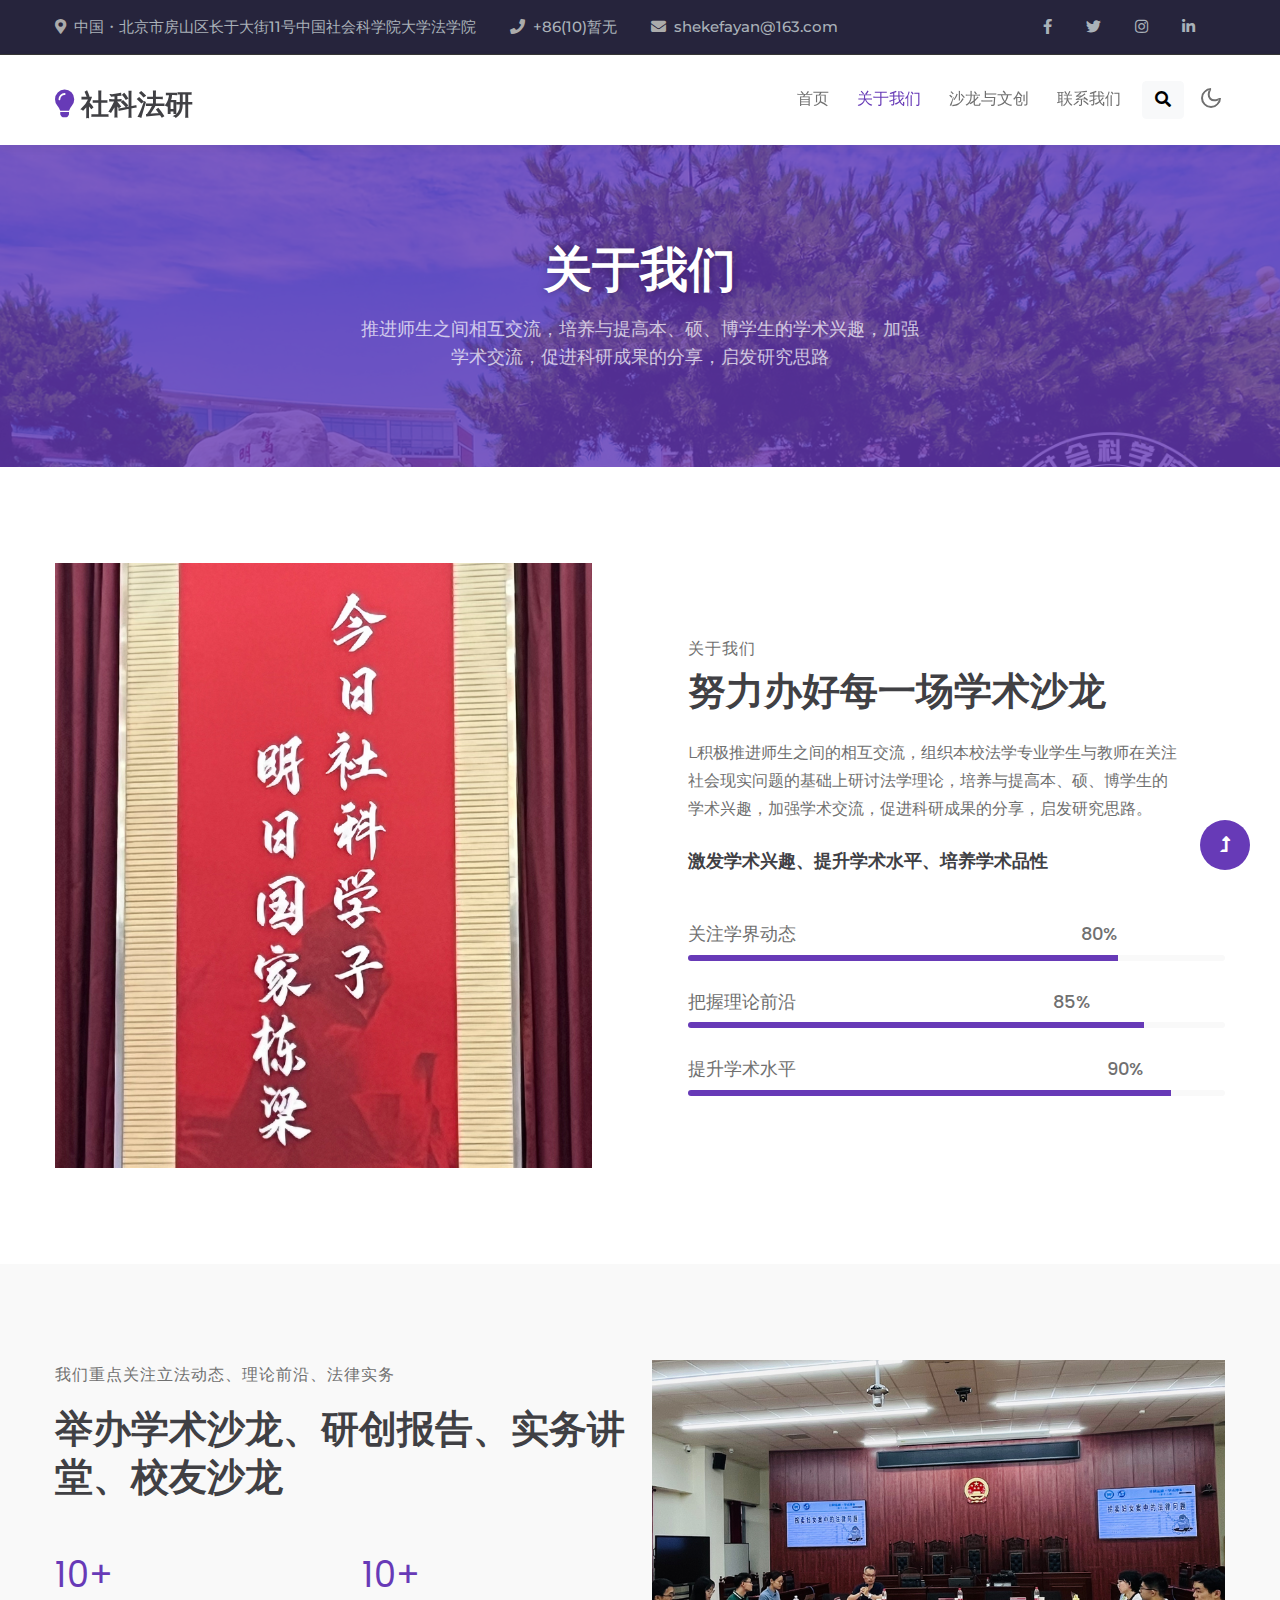
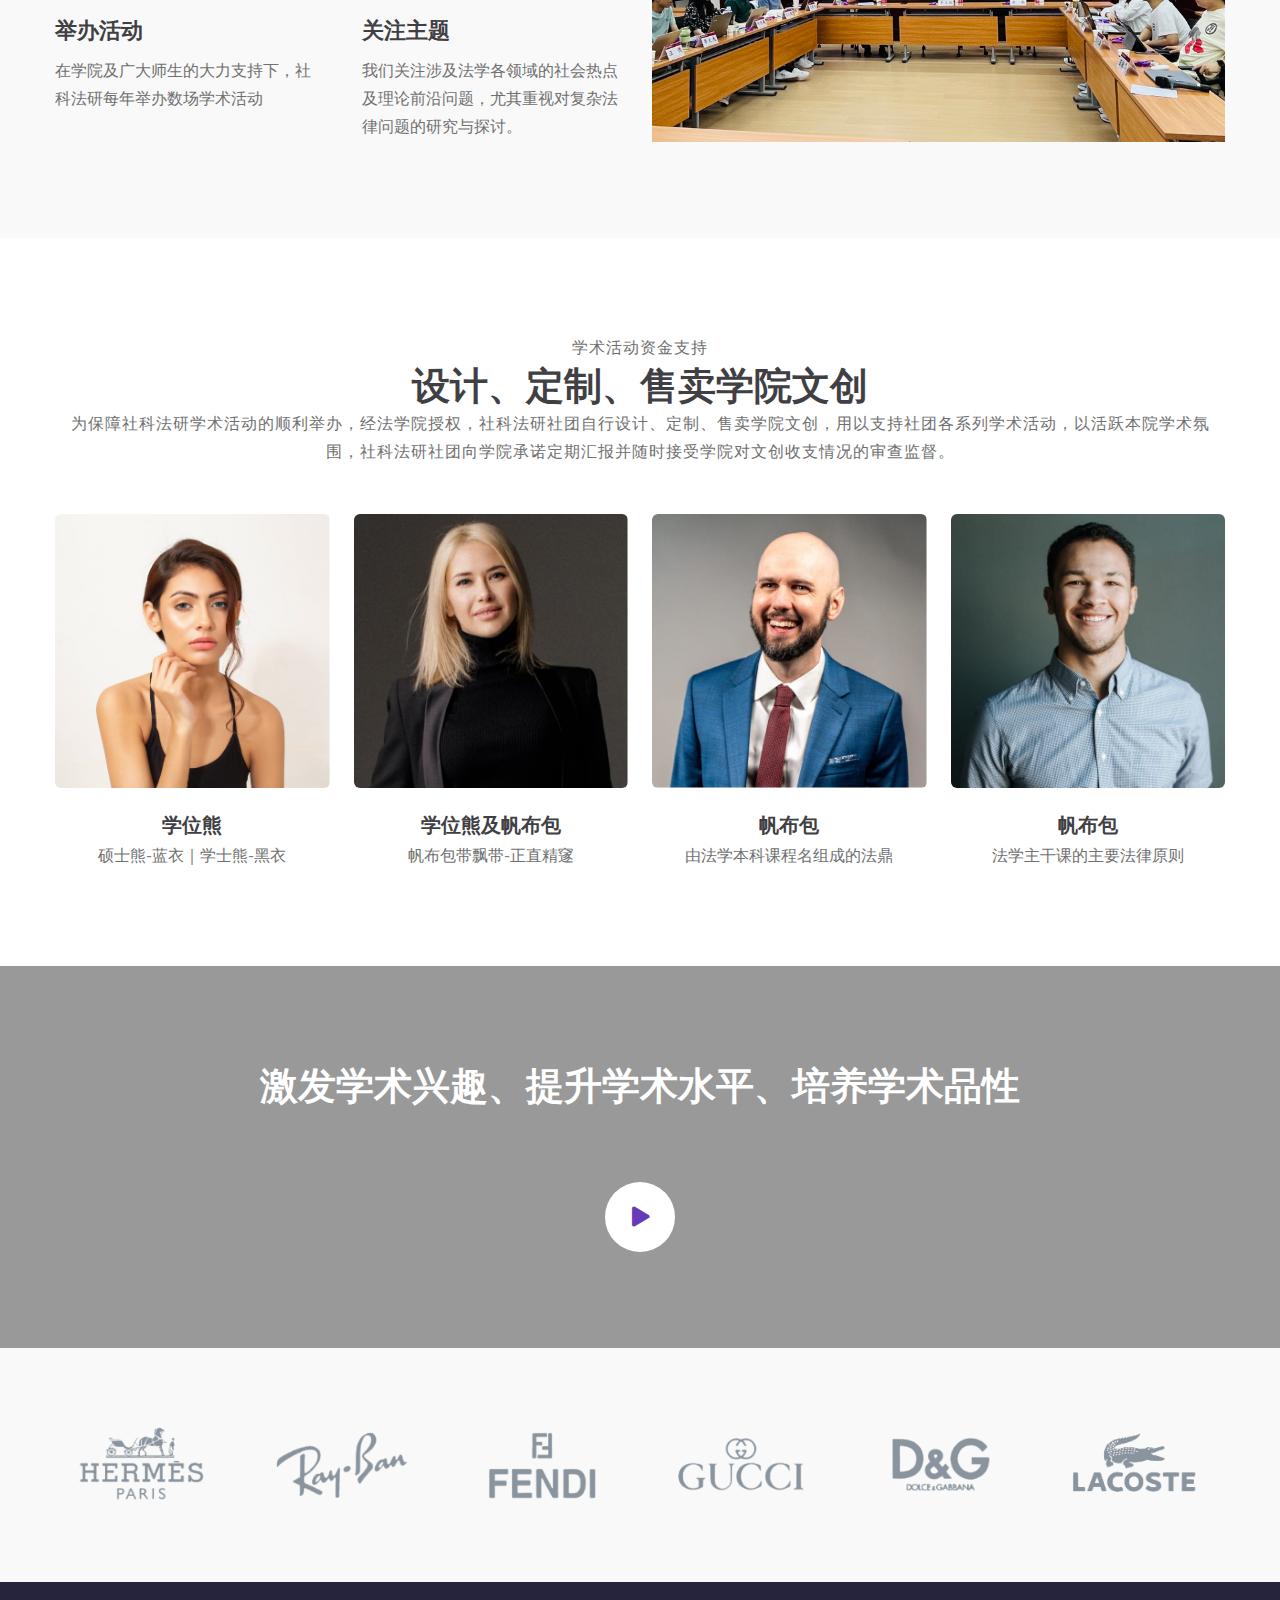
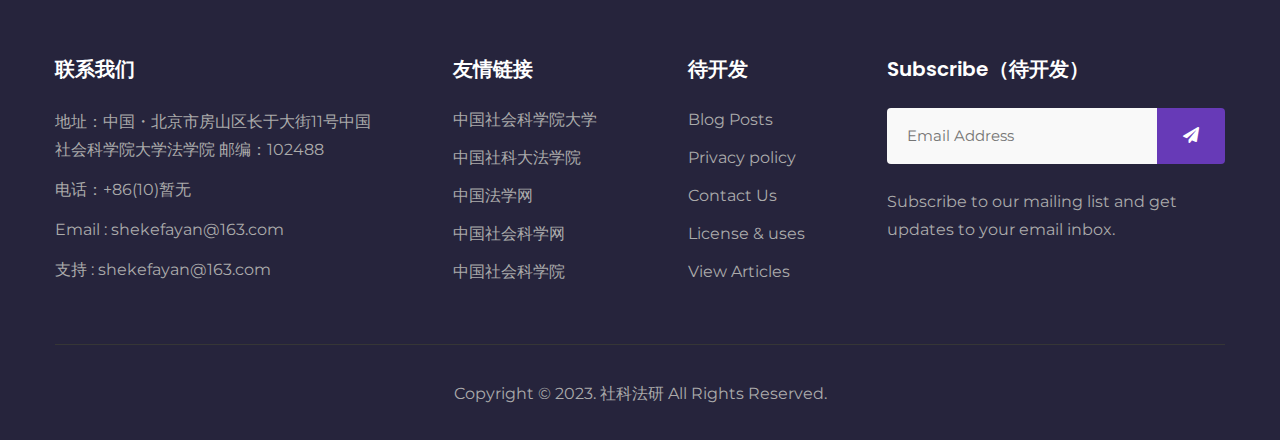
==== commit 93e3ade2: "hgfd" ====
--- a/about.html
+++ b/about.html
@@ -146,7 +146,7 @@
         <div class="container py-lg-5 py-md-4">
             <div class="banner-info-grid px-md-5">
                 <h2 class="w3l-title-breadcrumb mb-3">关于我们</h2>
-                <p class="inner-page-para px-lg-5">推进师生之间相互交流，培养与提高本、硕、博学生的学术兴趣，加强学术交流，促进科研成果的分享，启发研究思路。</p>
+                <p class="inner-page-para px-lg-5">推进师生之间相互交流，培养与提高本、硕、博学生的学术兴趣，加强学术交流，促进科研成果的分享，启发研究思路</p>
             </div>
         </div>
     </div>
@@ -207,21 +207,21 @@
         <div class="row cwp23-content align-items-center">
 
             <div class="col-lg-6">
-                <h5 class="w3l-title-small mb-3"> Web design and digital marketing </h5>
-                <h3 class="w3l-title-main"> IT Solution Strategy Development for you </h3>
+                <h5 class="w3l-title-small mb-3"> 我们重点关注立法动态、理论前沿、法律实务 </h5>
+                <h3 class="w3l-title-main"> 举办学术沙龙、研创报告、实务讲堂、校友沙龙 </h3>
 
                 <div class="cwp23-text-cols mt-lg-5 mt-4">
 
                     <div class="column">
-                        <span><span class="counter mb-0">1200</span>+</span>
-                        <h4>Web Development</h4>
-                        <p>We help our clients increase profits by increasing their visibility online.</p>
+                        <span><span class="counter mb-0">10</span>+</span>
+                        <h4>举办活动</h4>
+                        <p>在学院及广大师生的大力支持下，社科法研每年举办数场学术活动</p>
                     </div>
 
                     <div class="column">
-                        <span><span class="counter mb-0">13</span>k+</span>
-                        <h4>Web marketing </h4>
-                        <p>We help our clients increase profits by increasing their visibility online. </p>
+                        <span><span class="counter mb-0">10</span>+</span>
+                        <h4>关注主题 </h4>
+                        <p>我们关注涉及法学各领域的社会热点及理论前沿问题，尤其重视对复杂法律问题的研究与探讨。 </p>
                     </div>
 
                 </div>
@@ -239,8 +239,9 @@
 <div class="team-area py-5" id="people">
     <div class="container py-lg-5 py-md-4 py-2">
         <div class="text-center">
-            <h6 class="w3l-title-small"> Our People</h6>
-            <h3 class="w3l-title-main"> Meet Our Team</h3>
+            <h6 class="w3l-title-small"> 学术活动资金支持 </h6>
+            <h3 class="w3l-title-main"> 设计、定制、售卖学院文创</h3>
+            <h6 class="w3l-title-small"> 为保障社科法研学术活动的顺利举办，经法学院授权，社科法研社团自行设计、定制、售卖学院文创，用以支持社团各系列学术活动，以活跃本院学术氛围，社科法研社团向学院承诺定期汇报并随时接受学院对文创收支情况的审查监督。</h6>
         </div>
         <div class="row mt-lg-5 mt-4">
             <div class="col-lg-3 col-sm-6 col-xs-12">
@@ -256,8 +257,8 @@
                         </div>
                     </div>
                     <div class="img-text">
-                        <h4>Charlotte lucy</h4>
-                        <p>Founder and CEO</p>
+                        <h4>学位熊</h4>
+                        <p>硕士熊-蓝衣｜学士熊-黑衣</p>
                     </div>
                 </div>
             </div>
@@ -274,8 +275,8 @@
                         </div>
                     </div>
                     <div class="img-text">
-                        <h4>Olivia stella</h4>
-                        <p>Co Founder and COO</p>
+                        <h4>学位熊及帆布包</h4>
+                        <p>帆布包带飘带-正直精䆳</p>
                     </div>
                 </div>
             </div>
@@ -292,8 +293,8 @@
                         </div>
                     </div>
                     <div class="img-text">
-                        <h4>Jackson jack</h4>
-                        <p>HR Manager</p>
+                        <h4>帆布包</h4>
+                        <p>由法学本科课程名组成的法鼎</p>
                     </div>
                 </div>
             </div>
@@ -310,8 +311,8 @@
                         </div>
                     </div>
                     <div class="img-text">
-                        <h4>Robert Branson</h4>
-                        <p>Project Leader</p>
+                        <h4>帆布包</h4>
+                        <p>法学主干课的主要法律原则</p>
                     </div>
                 </div>
             </div>
@@ -324,8 +325,7 @@
 <section class="w3l-covers-14 py-5">
     <div class="container py-md-5 py-4">
         <div class="banner-play-w3 covers14-text text-center mx-auto" style="max-width:780px">
-            <h3 class="w3l-title-main text-white">We Are Here To Manage
-                your Quality IT-Consulting Services</h3>
+            <h3 class="w3l-title-main text-white">激发学术兴趣、提升学术水平、培养学术品性</h3>
             <div class="video-section mt-5 pt-lg-4">
                 <!--//video-->
                 <a href="#small-dialog" class="popup-with-zoom-anim play-view text-center pl-3">
@@ -350,33 +350,33 @@
     <div class="container py-md-4">
         <div class="row py-5 justify-content-center">
             <div class="col-lg-2 col-md-3 col-4">
-                <a href="#url">
+                <a href="http://www.cass.org.cn/">
                     <img src="assets/images/brand1.png" alt="" class="img-fluid">
                 </a>
             </div>
             <div class="col-lg-2 col-md-3 col-4">
-                <a href="#url">
+                <a href="http://iolaw.cssn.cn/">
                     <img src="assets/images/brand2.png" alt="" class="img-fluid">
                 </a>
             </div>
             <div class="col-lg-2 col-md-3 col-4">
+                <a href="http://iolaw.cssn.cn/">
+                    <img src="assets/images/brand3.png" alt="" class="img-fluid">
+                </a>
+            </div>
+            <div class="col-lg-2 col-md-3 col-4 mt-md-0 mt-4">
+                <a href="http://www.ucass.edu.cn/">
+                    <img src="assets/images/brand4.png" alt="" class="img-fluid">
+                </a>
+            </div>
+            <div class="col-lg-2 col-md-3 col-4 mt-lg-0 mt-4">
+                <a href="https://law.ucass.edu.cn/">
+                    <img src="assets/images/brand5.png" alt="" class="img-fluid">
+                </a>
+            </div>
+            <div class="col-lg-2 col-md-3 col-4 mt-lg-0 mt-4">
                 <a href="#url">
                     <img src="assets/images/brand6.png" alt="" class="img-fluid">
-                </a>
-            </div>
-            <div class="col-lg-2 col-md-3 col-4 mt-md-0 mt-4">
-                <a href="#url">
-                    <img src="assets/images/brand3.png" alt="" class="img-fluid">
-                </a>
-            </div>
-            <div class="col-lg-2 col-md-3 col-4 mt-lg-0 mt-4">
-                <a href="#url">
-                    <img src="assets/images/brand4.png" alt="" class="img-fluid">
-                </a>
-            </div>
-            <div class="col-lg-2 col-md-3 col-4 mt-lg-0 mt-4">
-                <a href="#url">
-                    <img src="assets/images/brand5.png" alt="" class="img-fluid">
                 </a>
             </div>
         </div>
@@ -410,7 +410,7 @@
                 </div>
                 <div class="col-lg-2 col-md-3 col-6 ps-lg-5 ps-lg-4 footer-list-29 mt-md-0 mt-4">
                     <ul>
-                        <h6 class="footer-title-29">测试</h6>
+                        <h6 class="footer-title-29">待开发</h6>
                         <li><a href="#blog">Blog Posts</a></li>
                         <li><a href="#privacy">Privacy policy</a></li>
                         <li><a href="contact.html">Contact Us</a></li>
@@ -419,7 +419,7 @@
                     </ul>
                 </div>
                 <div class="col-lg-4 col-md-6 footer-list-29 mt-lg-0 mt-4 ps-lg-5">
-                    <h6 class="footer-title-29">Subscribe测试</h6>
+                    <h6 class="footer-title-29">Subscribe（待开发）</h6>
                     <form action="#" class="subscribe d-flex" method="post">
                         <input type="email" name="email" placeholder="Email Address" required="">
                         <button class="button-style"><span class="fa fa-paper-plane"
@@ -429,7 +429,7 @@
                 </div>
             </div>
             <!-- copyright -->
-            <p class="copy-footer-29 text-center mt-5 pb-2">Copyright &copy; 2023.社科法研 All rights reserved.<a target="_blank" href="https://law.ucass.edu.cn/">&#x7F51;&#x9875;&#x6A21;&#x677F;</a>
+            <p class="copy-footer-29 text-center mt-5 pb-2">Copyright &copy; 2023. 社科法研 All Rights Reserved.
                 </p>
             <!-- //copyright -->
         </div>
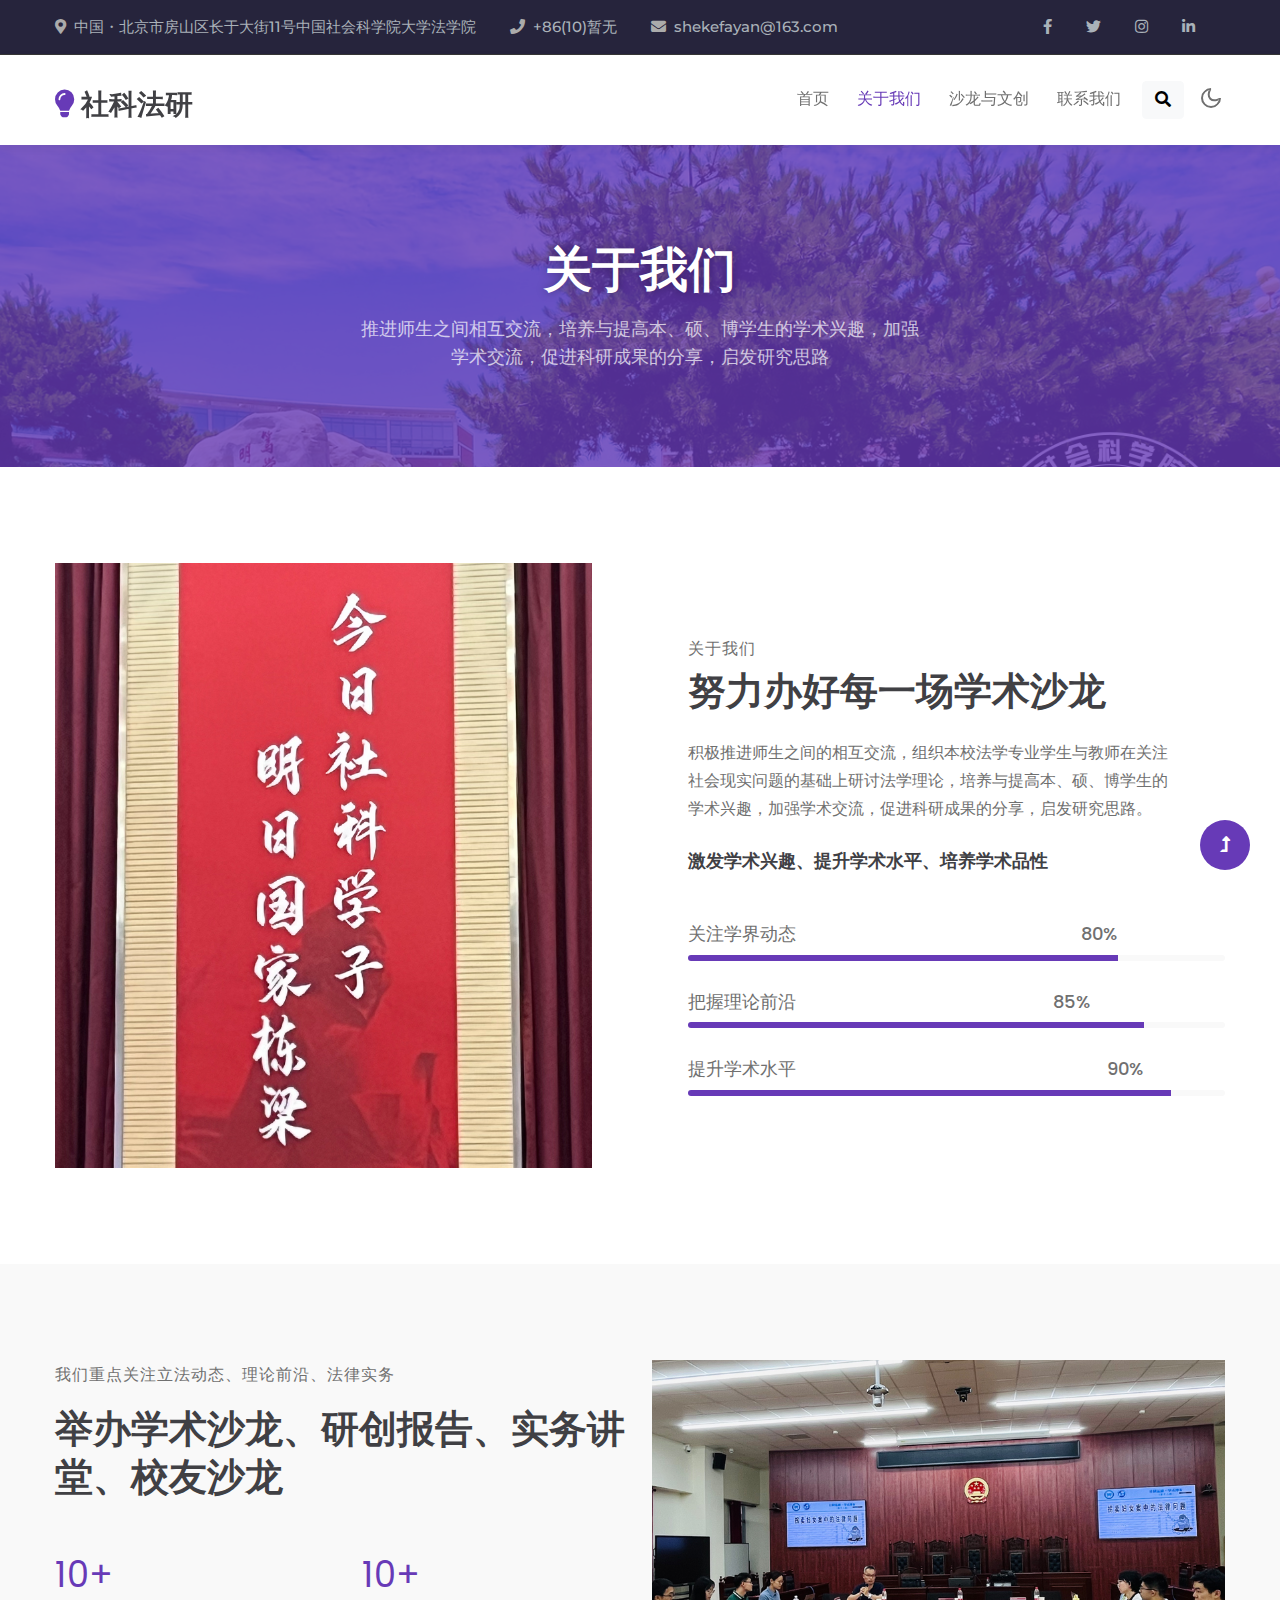
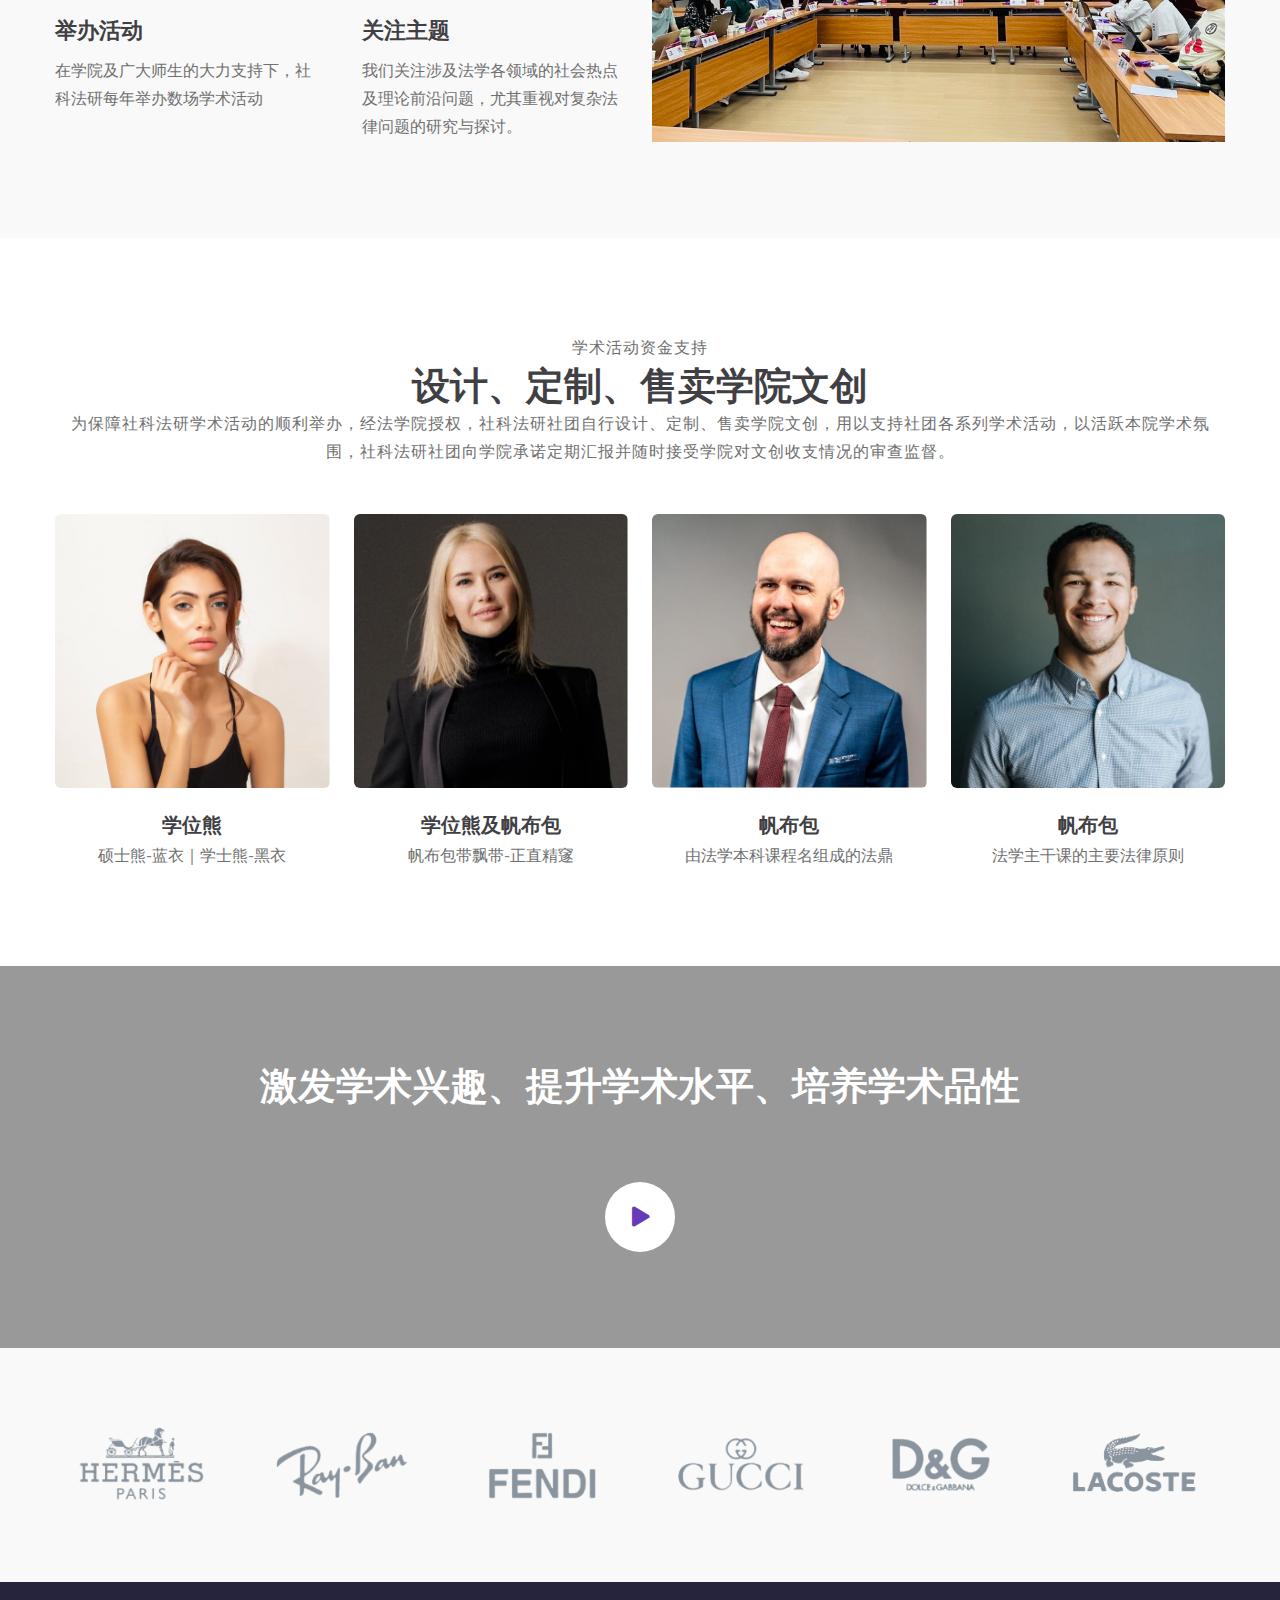
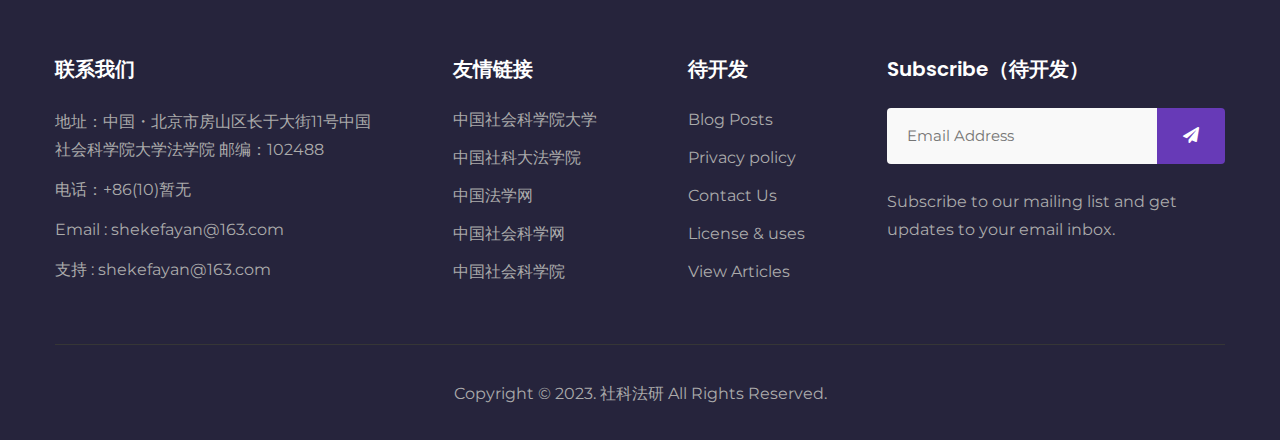
==== commit d3073790: "fda" ====
--- a/about.html
+++ b/about.html
@@ -6,7 +6,7 @@
     <!-- Required meta tags -->
     <meta charset="utf-8">
     <meta name="viewport" content="width=device-width, initial-scale=1, shrink-to-fit=no">
-    <title>Intelligence - Corporate Category Bootstrap Responsive Website Template - About : W3Layouts</title>
+    <title>社科法研</title>
 
     <!-- google-fonts -->
     <link href="//fonts.googleapis.com/css2?family=Montserrat:wght@300;400;600&display=swap" rel="stylesheet">
@@ -167,7 +167,7 @@
                 <div class="content-gd col-lg-6 mt-lg-0 mt-5 align-self ps-lg-5">
                     <h6 class="w3l-title-small mb-1">关于我们</h6>
                     <h3 class="w3l-title-main mb-lg-4 mb-3">努力办好每一场学术沙龙</h3>
-                    <p class="my-4 pe-lg-5">L积极推进师生之间的相互交流，组织本校法学专业学生与教师在关注社会现实问题的基础上研讨法学理论，培养与提高本、硕、博学生的学术兴趣，加强学术交流，促进科研成果的分享，启发研究思路。</p>
+                    <p class="my-4 pe-lg-5">积极推进师生之间的相互交流，组织本校法学专业学生与教师在关注社会现实问题的基础上研讨法学理论，培养与提高本、硕、博学生的学术兴趣，加强学术交流，促进科研成果的分享，启发研究思路。</p>
                     <h5 class="w3l-subtitle mb-md-5 mb-4">激发学术兴趣、提升学术水平、培养学术品性</h5>
                     <div class="progress-info info1">
                         <h6 class="progress-tittle">关注学界动态<span class="">80%</span></h6>
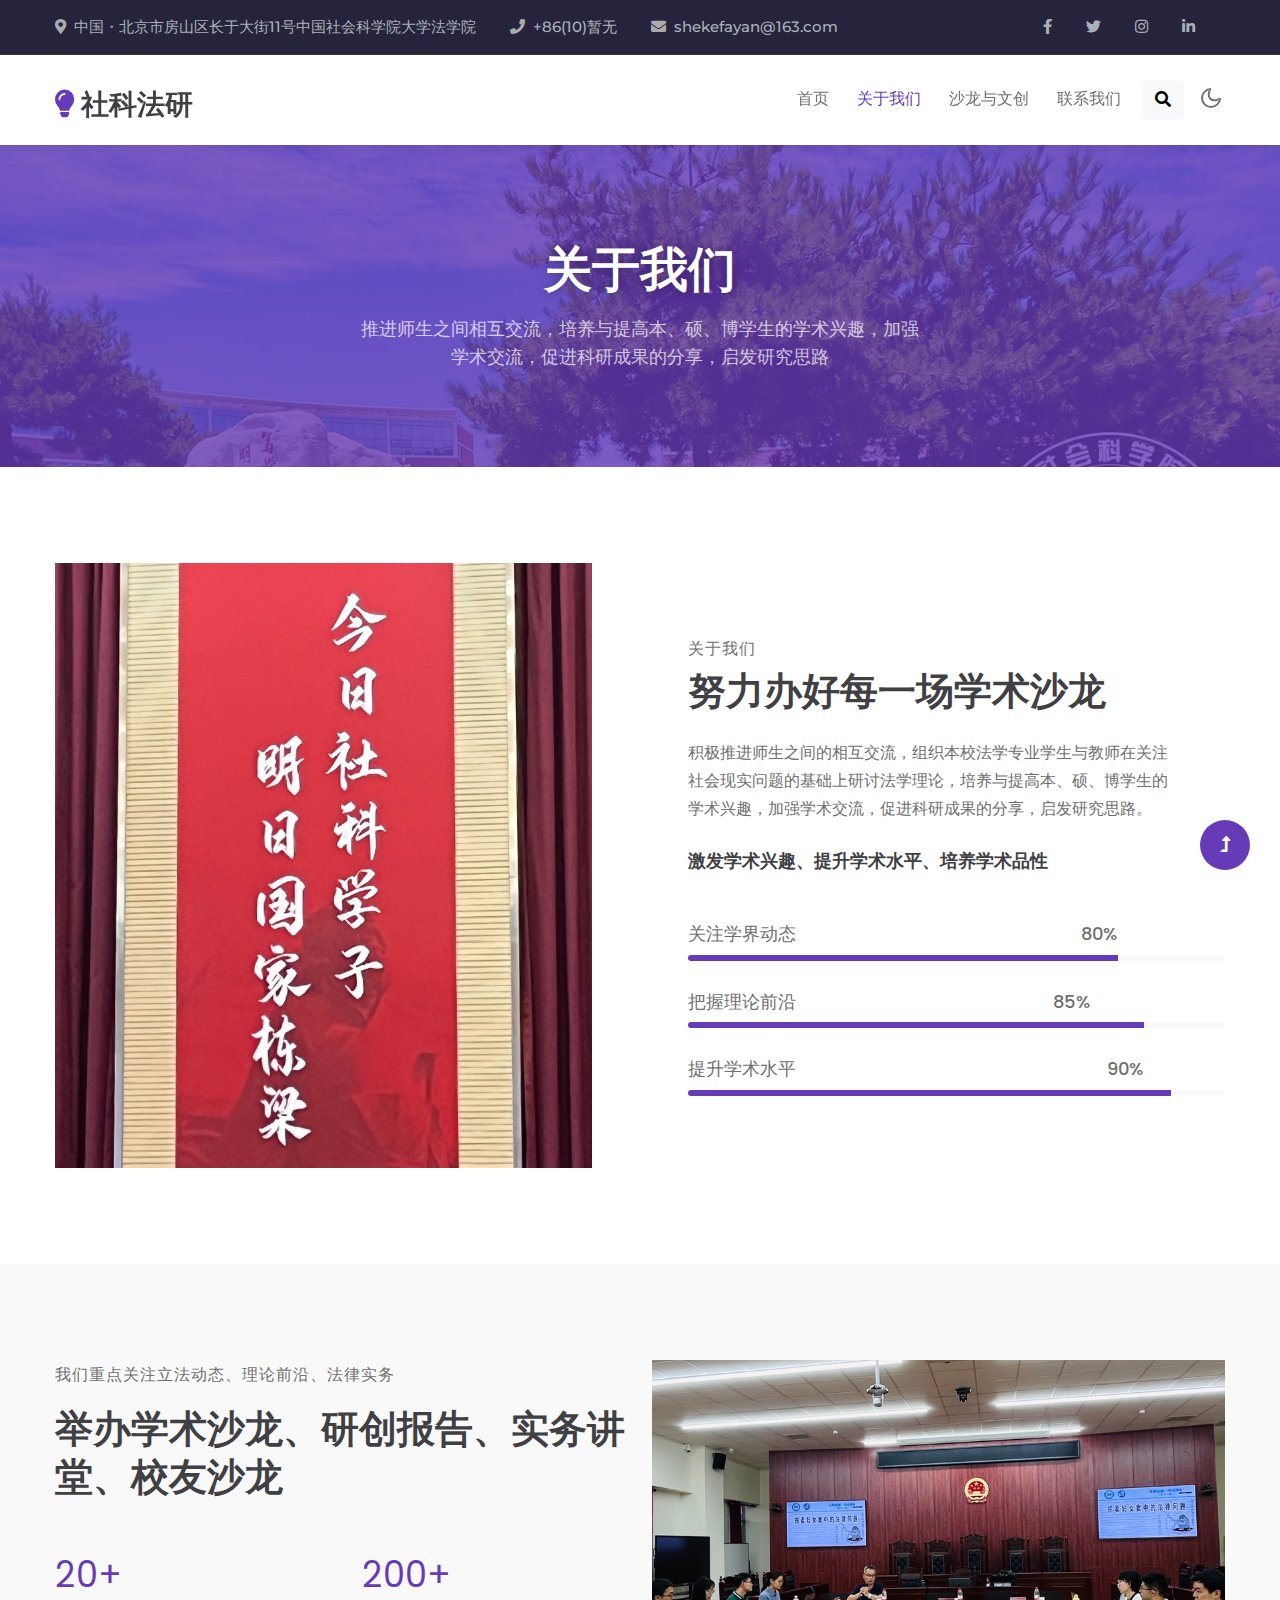
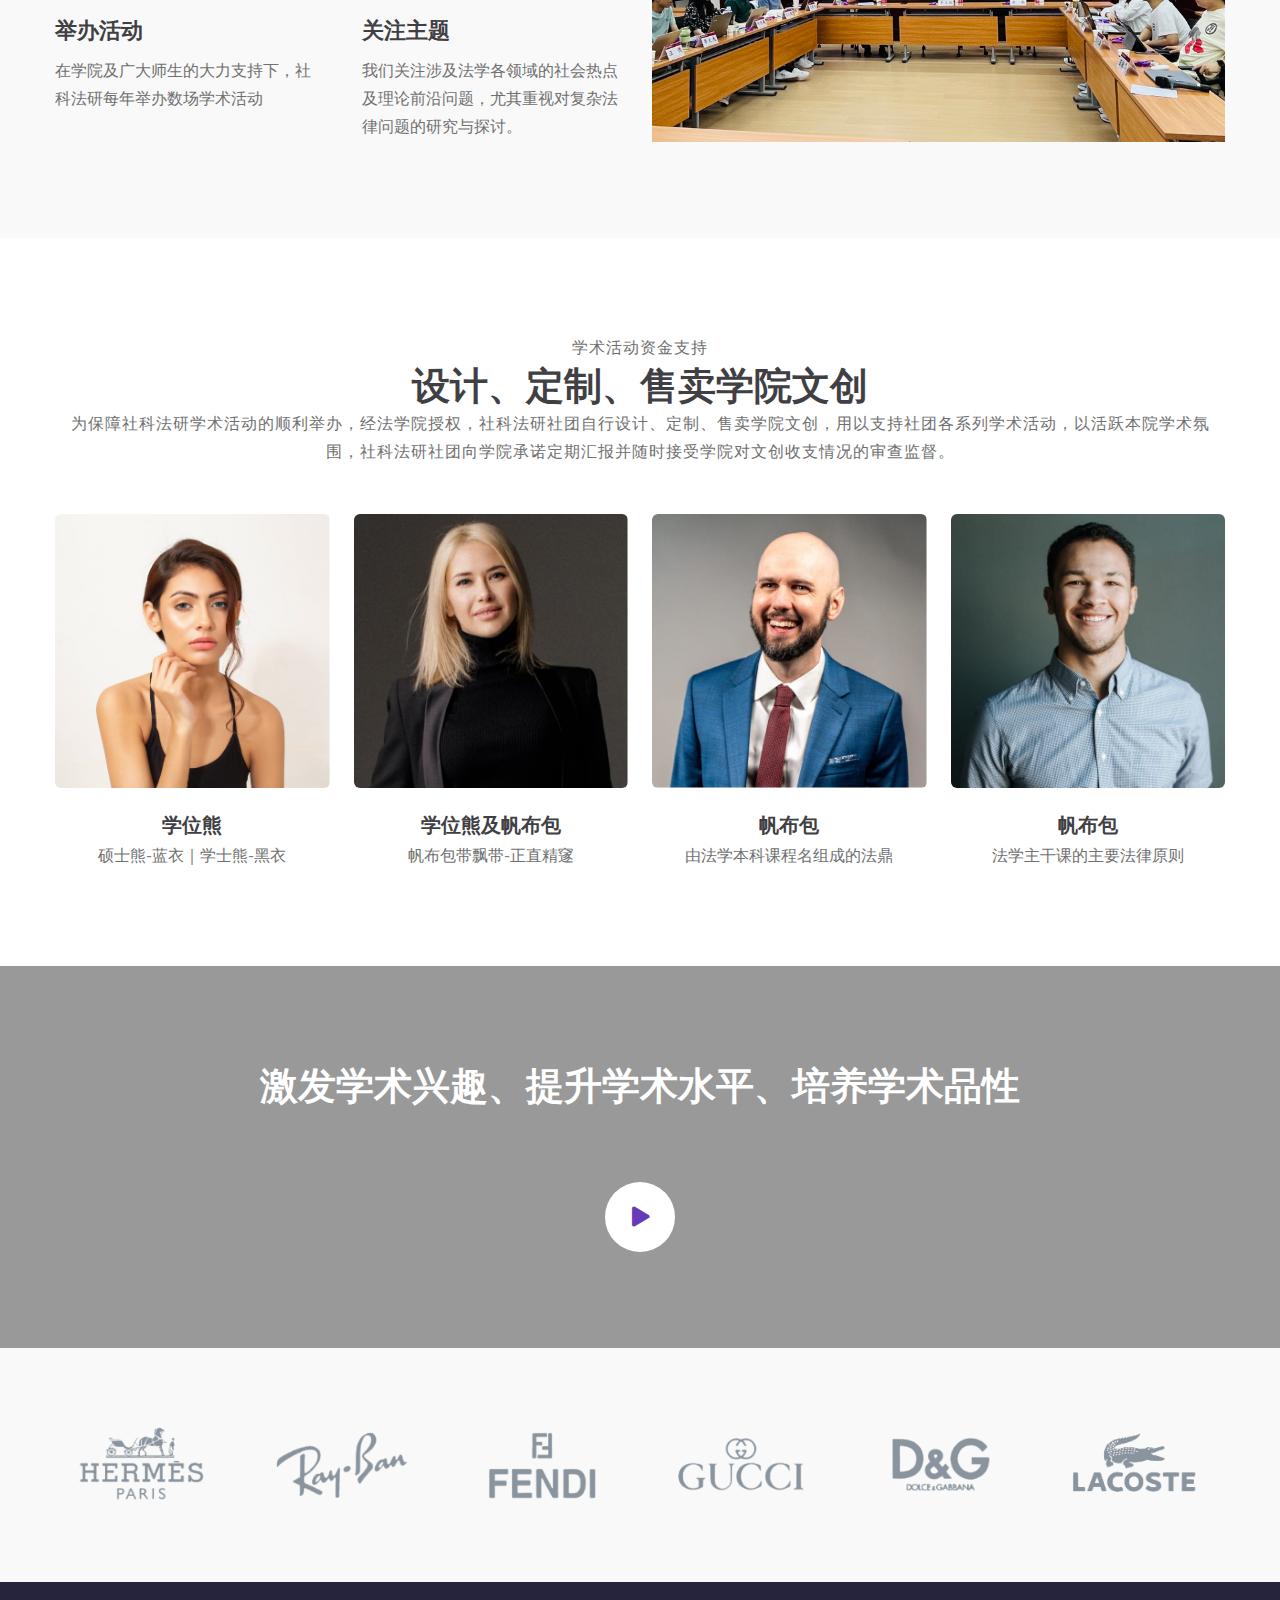
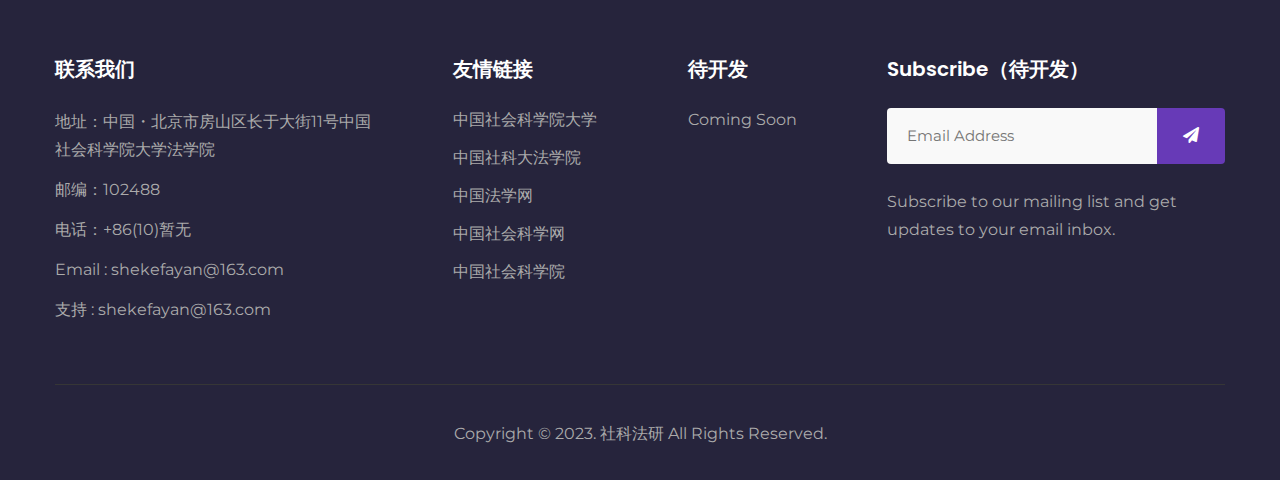
==== commit 51537420: "fdsa" ====
--- a/about.html
+++ b/about.html
@@ -213,13 +213,13 @@
                 <div class="cwp23-text-cols mt-lg-5 mt-4">
 
                     <div class="column">
-                        <span><span class="counter mb-0">10</span>+</span>
+                        <span><span class="counter mb-0">20</span>+</span>
                         <h4>举办活动</h4>
                         <p>在学院及广大师生的大力支持下，社科法研每年举办数场学术活动</p>
                     </div>
 
                     <div class="column">
-                        <span><span class="counter mb-0">10</span>+</span>
+                        <span><span class="counter mb-0">200</span>+</span>
                         <h4>关注主题 </h4>
                         <p>我们关注涉及法学各领域的社会热点及理论前沿问题，尤其重视对复杂法律问题的研究与探讨。 </p>
                     </div>
@@ -392,7 +392,9 @@
             <div class="row footer-top-29">
                 <div class="col-lg-4 col-md-6 footer-list-29">
                     <h6 class="footer-title-29">联系我们 </h6>
-                    <p class="mb-2 pe-xl-5">地址：中国・北京市房山区长于大街11号中国社会科学院大学法学院 邮编：102488
+                    <p class="mb-2 pe-xl-5">地址：中国・北京市房山区长于大街11号中国社会科学院大学法学院
+                    </p>
+                    <p class="mb-2 pe-xl-5">邮编：102488
                     </p>
                     <p class="mb-2">电话：<a href="tel:+86(10)暂无">+86(10)暂无</a></p>
                     <p class="mb-2">Email : <a href="mailto:shekefayan@163.com">shekefayan@163.com</a></p>
@@ -411,11 +413,8 @@
                 <div class="col-lg-2 col-md-3 col-6 ps-lg-5 ps-lg-4 footer-list-29 mt-md-0 mt-4">
                     <ul>
                         <h6 class="footer-title-29">待开发</h6>
-                        <li><a href="#blog">Blog Posts</a></li>
-                        <li><a href="#privacy">Privacy policy</a></li>
-                        <li><a href="contact.html">Contact Us</a></li>
-                        <li><a href="#license">License & uses</a></li>
-                        <li><a href="#blog">View Articles</a></li>
+                        <li><a href="#blog">Coming Soon</a></li>
+
                     </ul>
                 </div>
                 <div class="col-lg-4 col-md-6 footer-list-29 mt-lg-0 mt-4 ps-lg-5">
@@ -436,7 +435,6 @@
     </div>
 </footer>
 <!-- //footer block -->
-
 
 
 
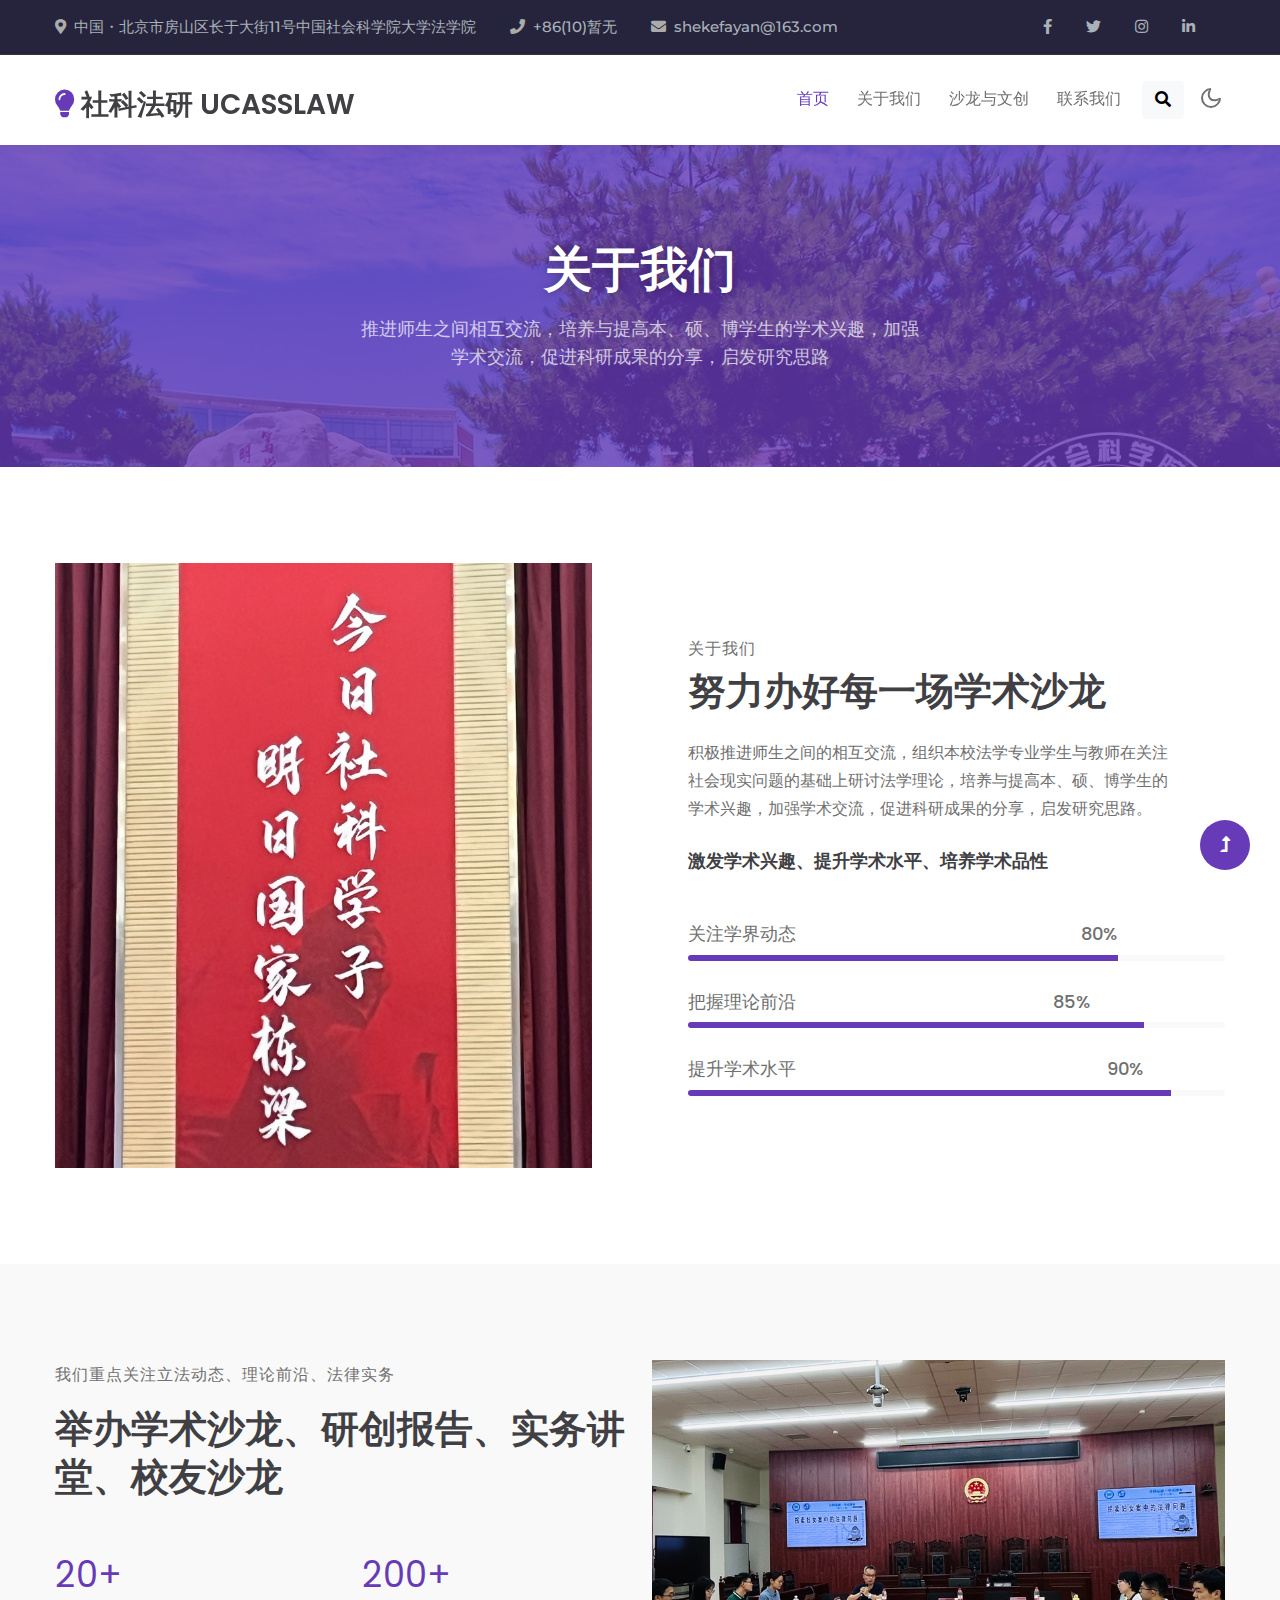
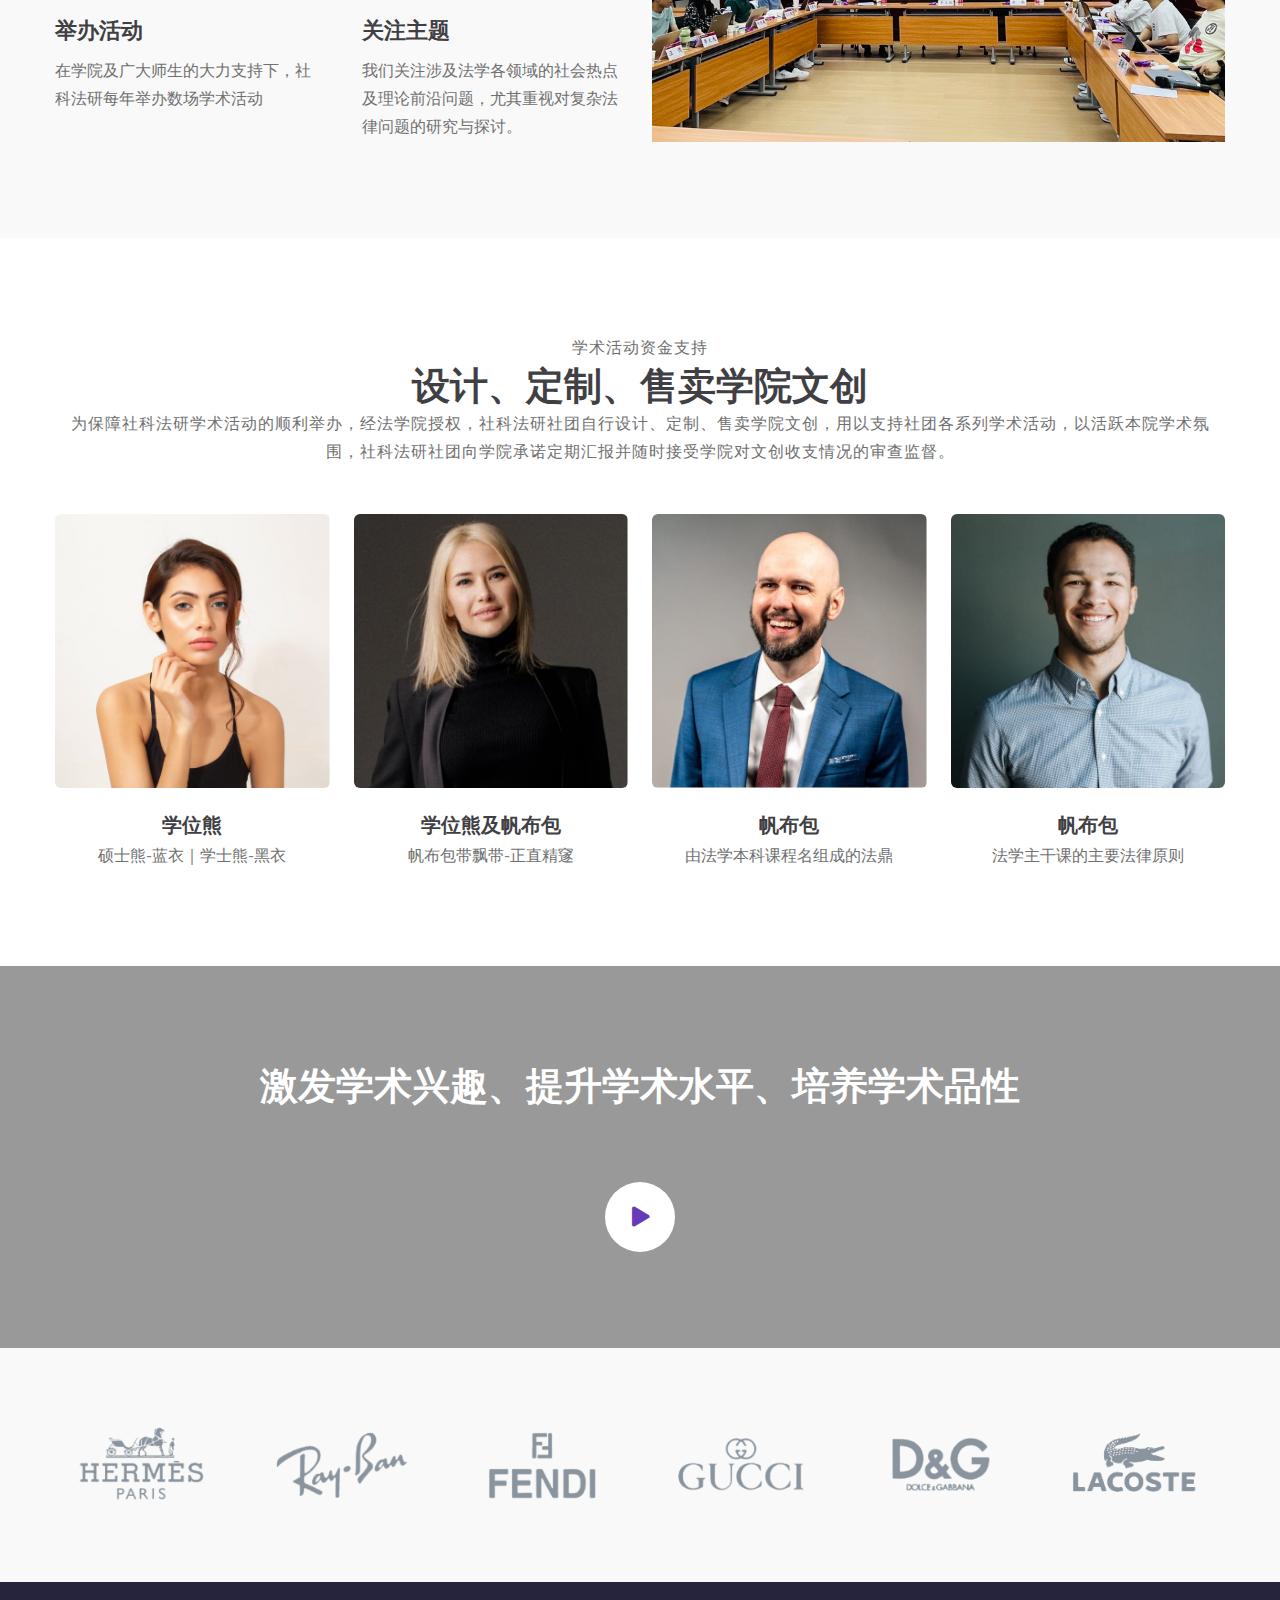
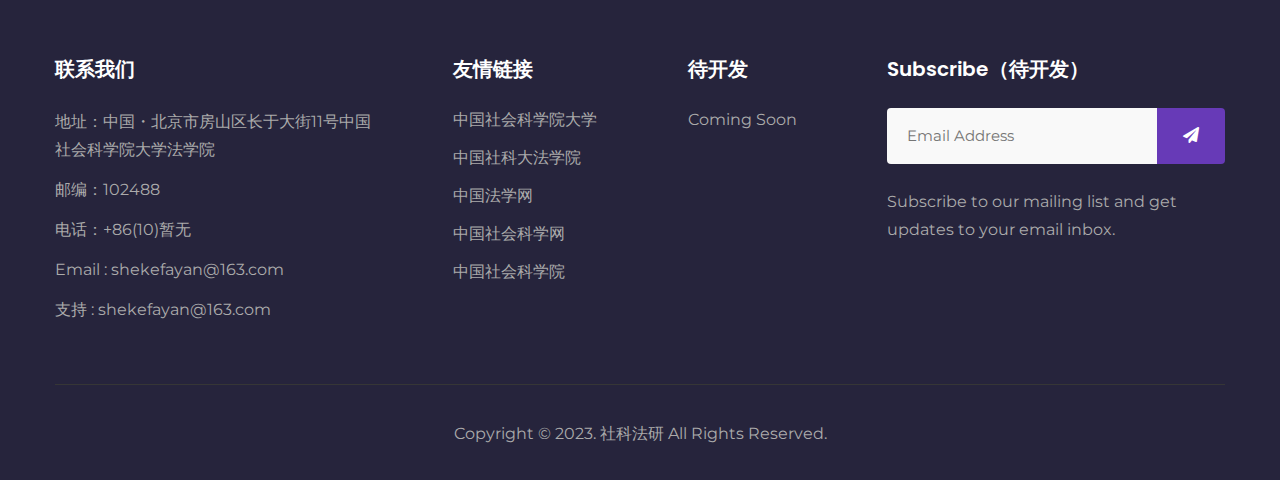
==== commit 068c8ce0: "FDSA" ====
--- a/about.html
+++ b/about.html
@@ -65,14 +65,14 @@
         <nav class="navbar navbar-expand-lg stroke">
             <h1>
                 <a class="navbar-brand" href="index.html">
-                    <span class="fa fa-lightbulb"></span> 社科法研
+                    <span class="fa fa-lightbulb"></span> 社科法研 UCASSLAW
                 </a>
             </h1>
             <!-- if logo is image enable this   
             <a class="navbar-brand" href="#index.html">
                 <img src="image-path" alt="Your logo" title="Your logo" style="height:35px;" />
             </a> -->
-            <button class="navbar-toggler  collapsed bg-gradient" type="button" data-bs-toggle="collapse"
+            <button class="navbar-toggler collapsed bg-gradient" type="button" data-bs-toggle="collapse"
                 data-bs-target="#navbarTogglerDemo02" aria-controls="navbarTogglerDemo02" aria-expanded="false"
                 aria-label="Toggle navigation">
                 <span class="navbar-toggler-icon fa icon-expand fa-bars"></span>
@@ -81,10 +81,10 @@
 
             <div class="collapse navbar-collapse" id="navbarTogglerDemo02">
                 <ul class="navbar-nav ms-lg-auto">
+                    <li class="nav-item active">
+                        <a class="nav-link" href="index.html">首页 <span class="sr-only">(current)</span></a>
+                    </li>
                     <li class="nav-item">
-                        <a class="nav-link" href="index.html">首页 <span class="sr-only">(current)</span></a>
-                    </li>
-                    <li class="nav-item active">
                         <a class="nav-link" href="about.html">关于我们</a>
                     </li>
                     <li class="nav-item">
@@ -115,9 +115,6 @@
                     <!--//search-right-->
                 </ul>
             </div>
-            <!-- search button -->
-
-            <!-- //search button -->
 
             <!-- toggle switch for light and dark theme -->
             <div class="cont-ser-position">
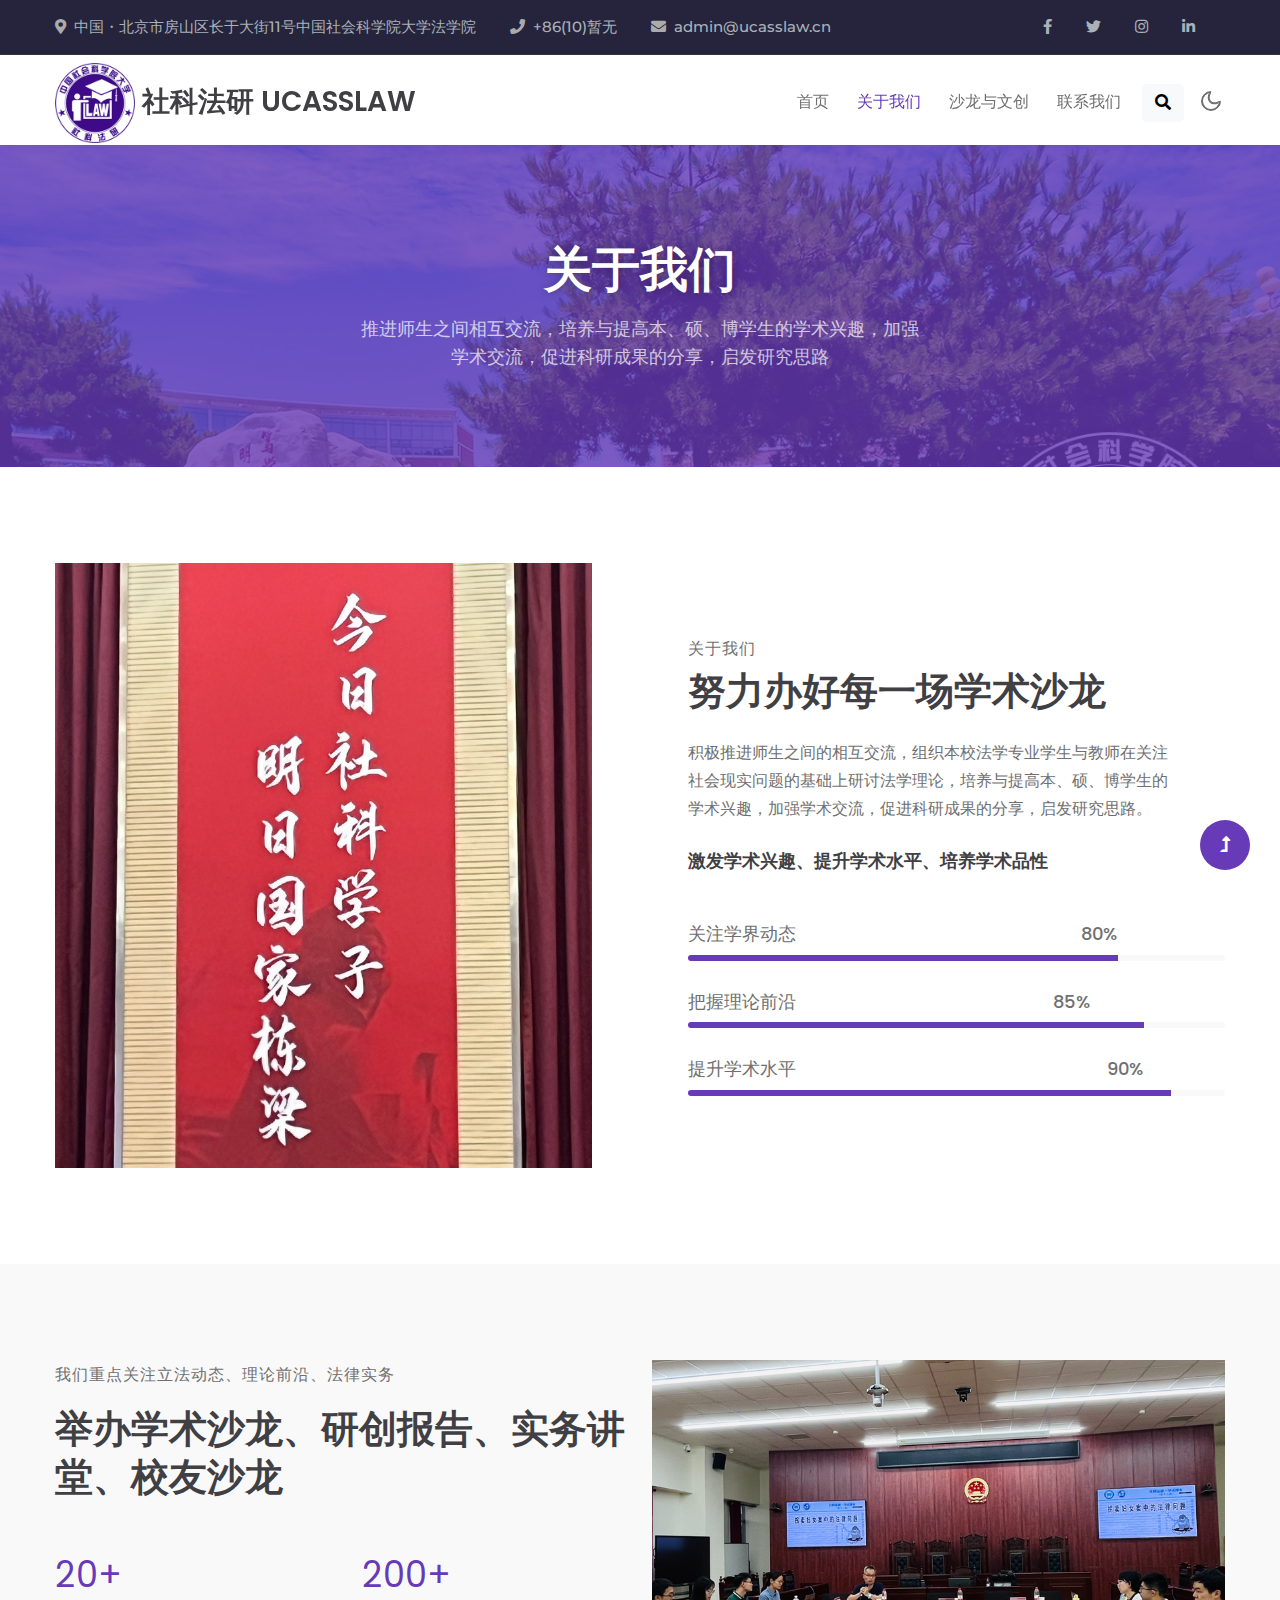
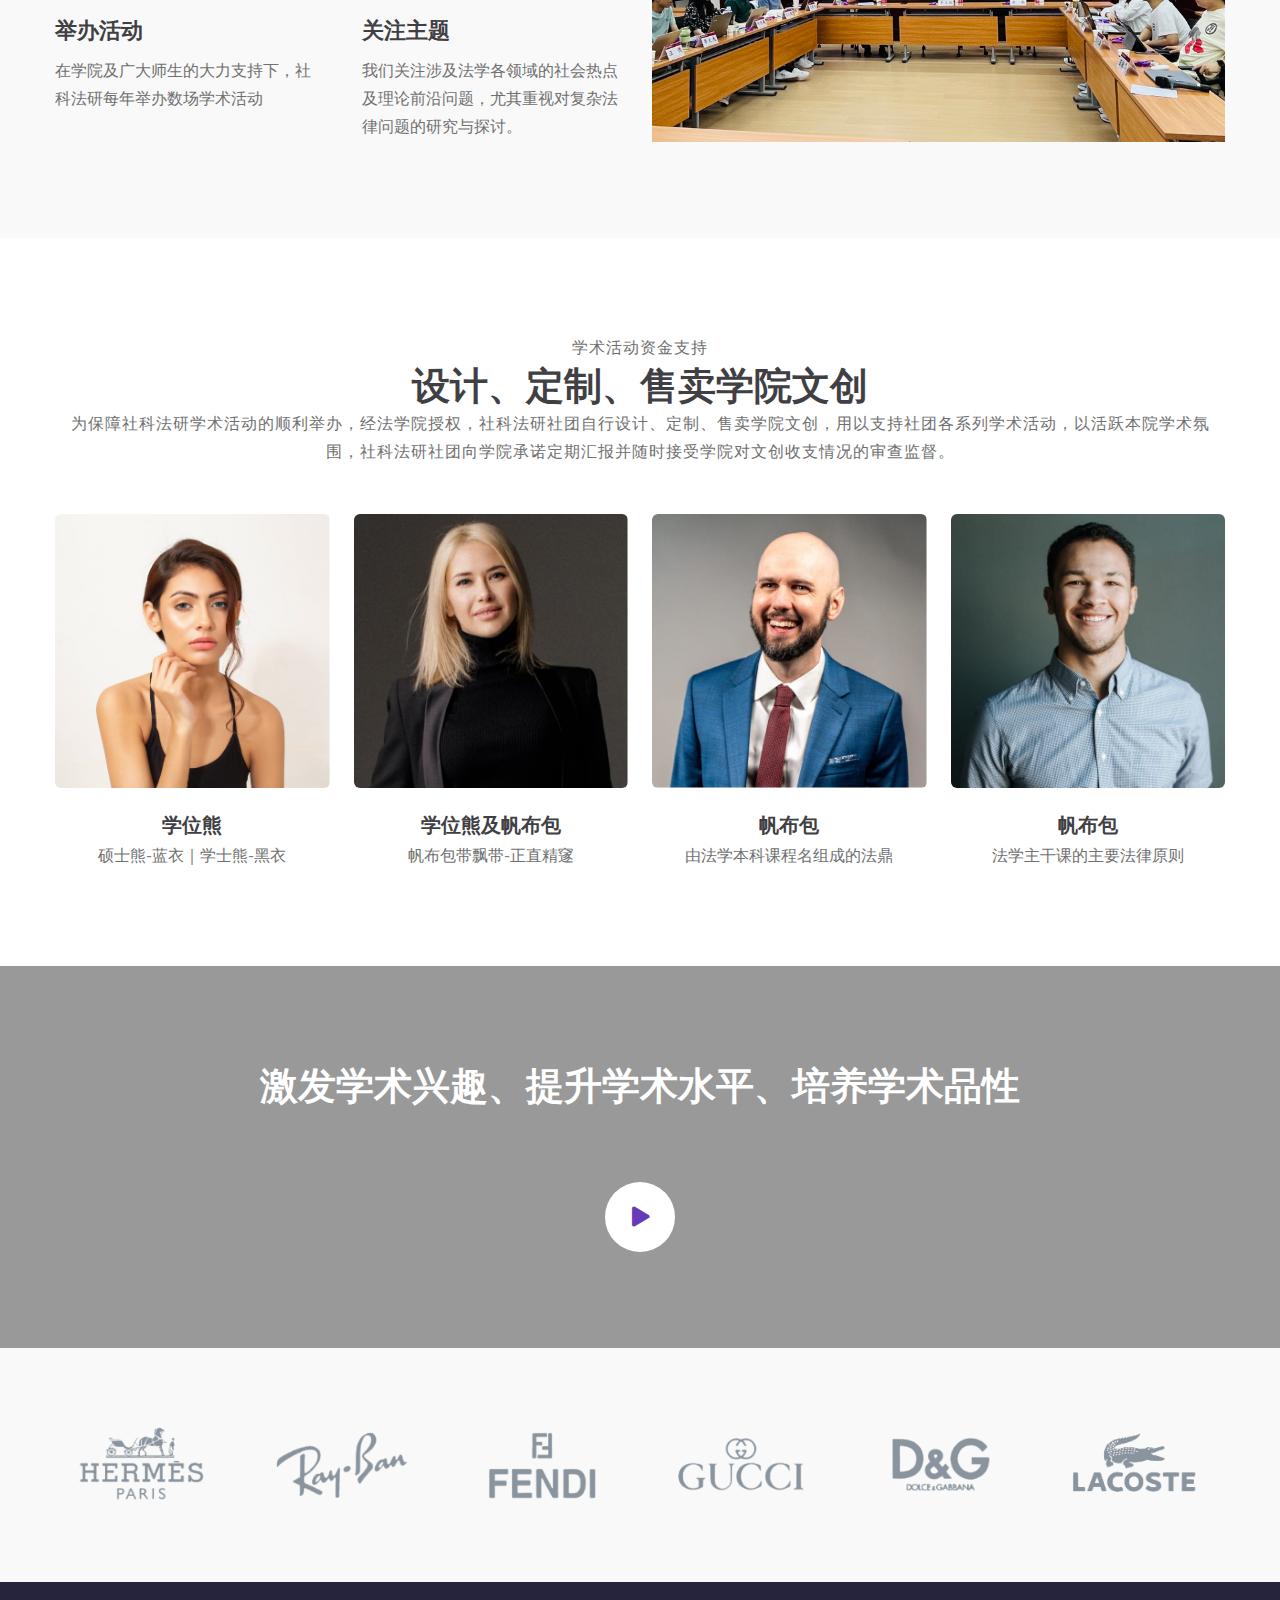
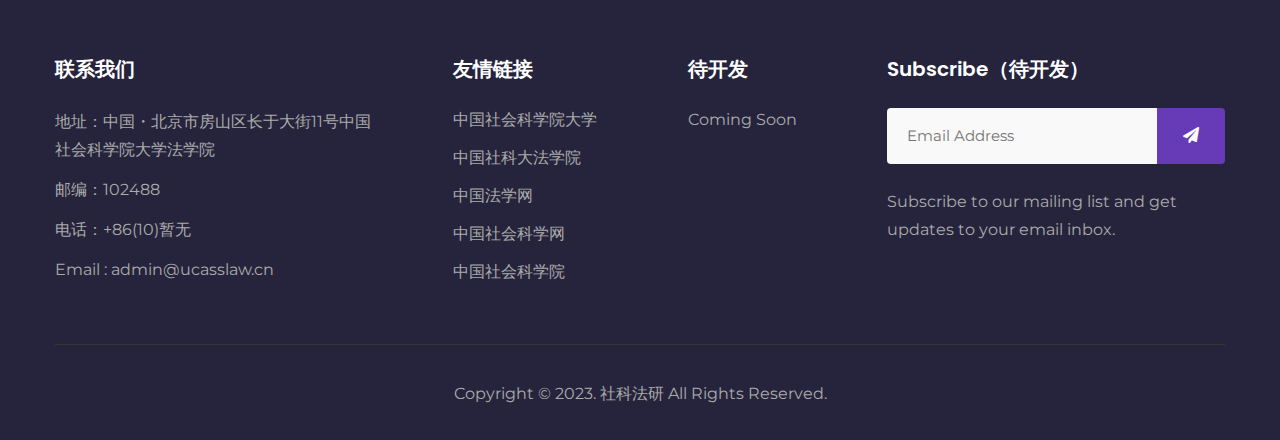
==== commit f7f83e3a: "gd" ====
--- a/about.html
+++ b/about.html
@@ -34,7 +34,7 @@
                         <i class="fa fa-phone"></i><a href="tel:+86(10)暂无">+86(10)暂无</a>
                     </li>
                     <li>
-                        <i class="fa fa-envelope"></i><a href="mailto:shekefayan@163.com">shekefayan@163.com</a>
+                        <i class="fa fa-envelope"></i><a href="mailto:admin@ucasslaw.cn">admin@ucasslaw.cn</a>
                     </li>
                 </ul>
             </div>
@@ -65,7 +65,7 @@
         <nav class="navbar navbar-expand-lg stroke">
             <h1>
                 <a class="navbar-brand" href="index.html">
-                    <span class="fa fa-lightbulb"></span> 社科法研 UCASSLAW
+                   <img src="assets/images/logo.jpg" alt="" width="80" height="80" align=""> 社科法研 UCASSLAW
                 </a>
             </h1>
             <!-- if logo is image enable this   
@@ -81,10 +81,10 @@
 
             <div class="collapse navbar-collapse" id="navbarTogglerDemo02">
                 <ul class="navbar-nav ms-lg-auto">
+                    <li class="nav-item">
+                        <a class="nav-link" href="index.html">首页 <span class="sr-only">(current)</span></a>
+                    </li>
                     <li class="nav-item active">
-                        <a class="nav-link" href="index.html">首页 <span class="sr-only">(current)</span></a>
-                    </li>
-                    <li class="nav-item">
                         <a class="nav-link" href="about.html">关于我们</a>
                     </li>
                     <li class="nav-item">
@@ -394,8 +394,7 @@
                     <p class="mb-2 pe-xl-5">邮编：102488
                     </p>
                     <p class="mb-2">电话：<a href="tel:+86(10)暂无">+86(10)暂无</a></p>
-                    <p class="mb-2">Email : <a href="mailto:shekefayan@163.com">shekefayan@163.com</a></p>
-                    <p class="mb-2">支持 : <a href="mailto:shekefayan@163.com">shekefayan@163.com</a></p>
+                    <p class="mb-2">Email : <a href="mailto:admin@ucasslaw.cn">admin@ucasslaw.cn</a></p>
                 </div>
                 <div class="col-lg-2 col-md-3 col-6 footer-list-29 mt-md-0 mt-4">
                     <ul>
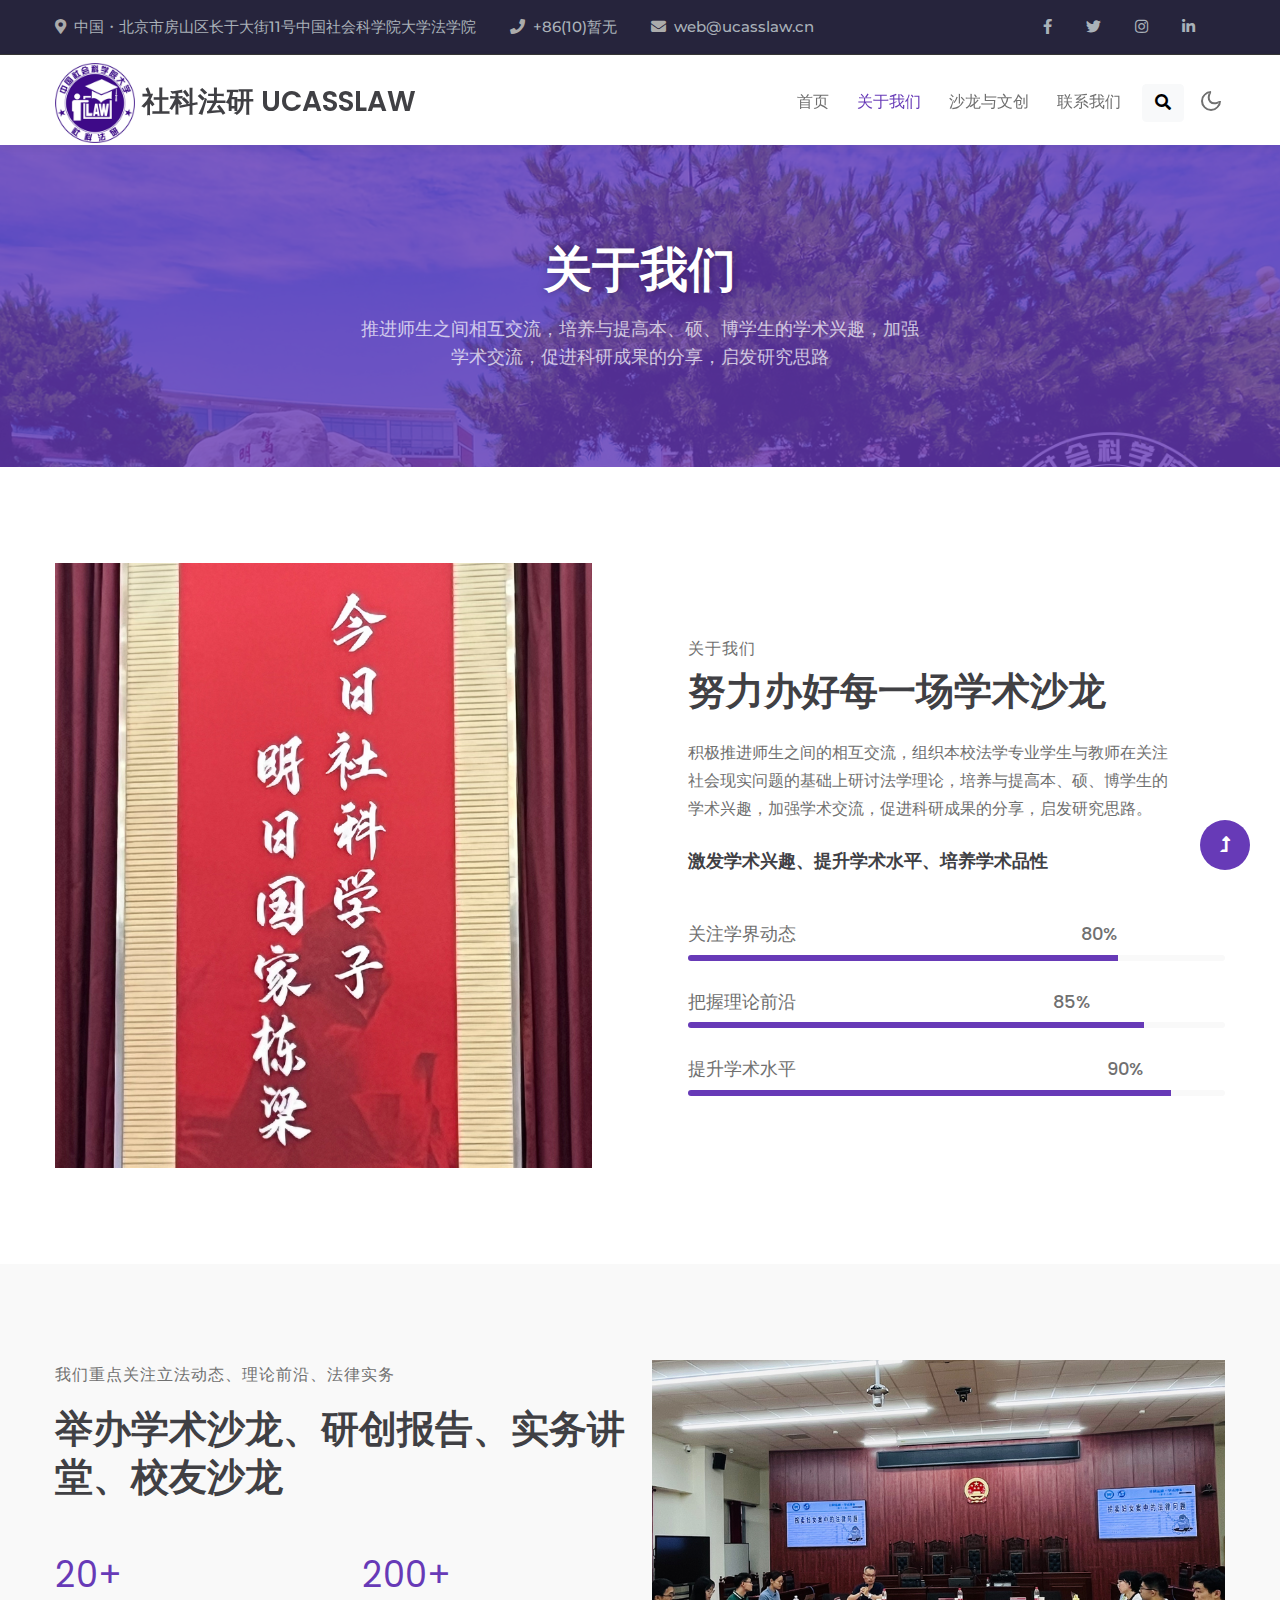
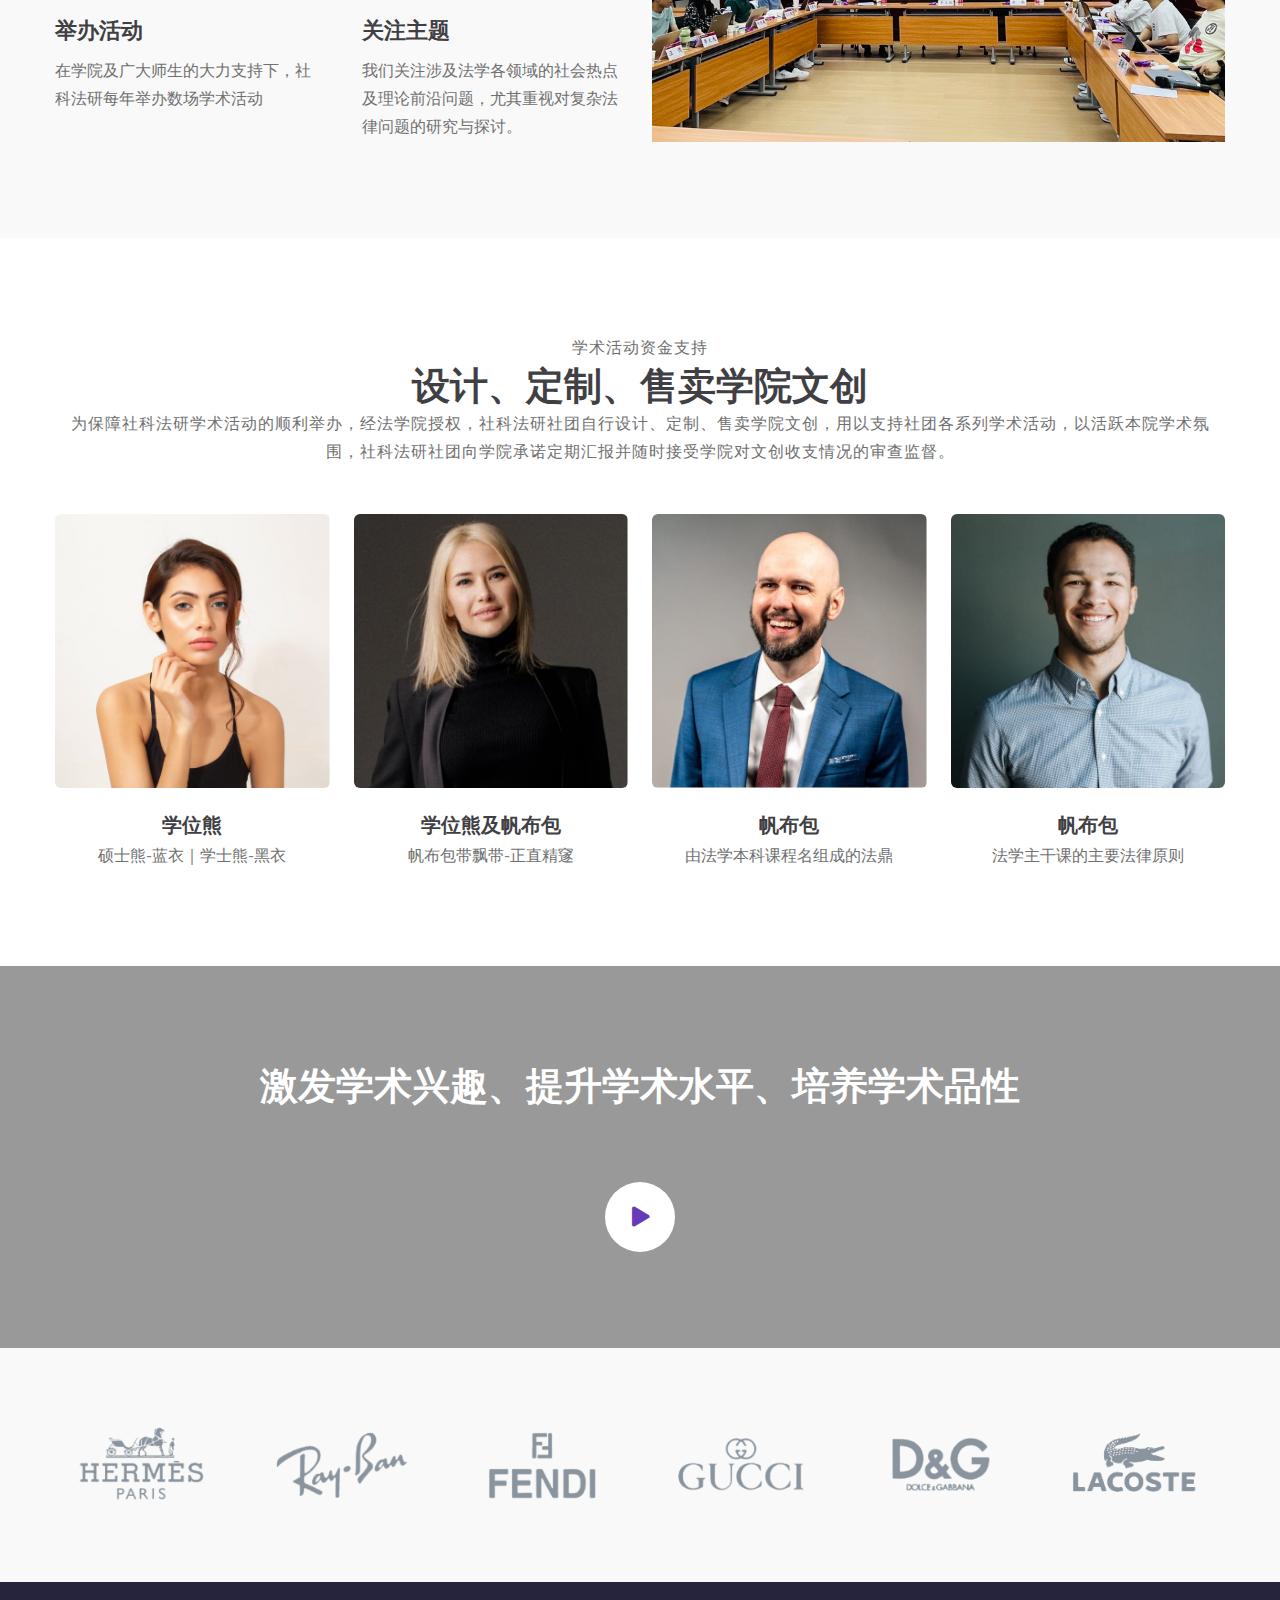
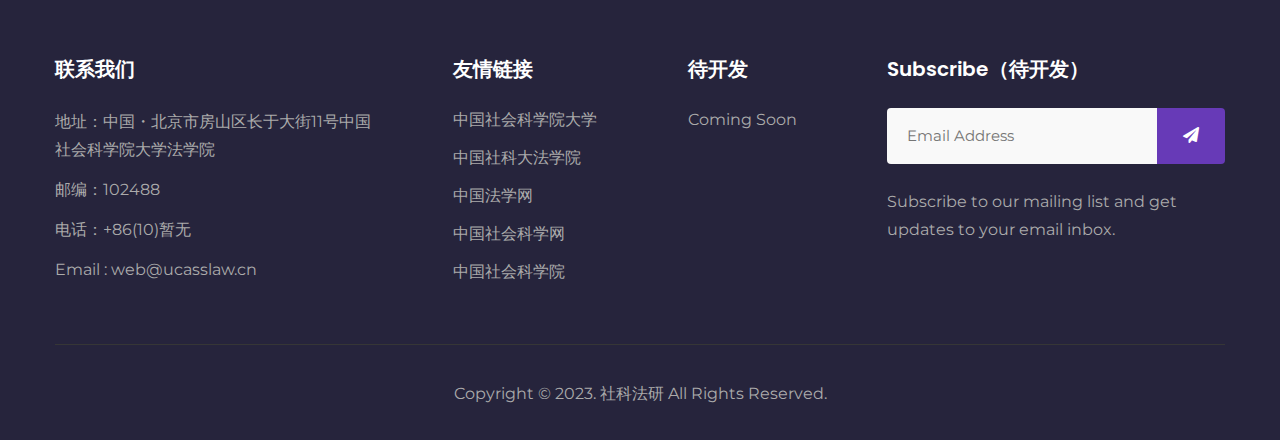
==== commit 00564077: "ddd" ====
--- a/about.html
+++ b/about.html
@@ -34,7 +34,7 @@
                         <i class="fa fa-phone"></i><a href="tel:+86(10)暂无">+86(10)暂无</a>
                     </li>
                     <li>
-                        <i class="fa fa-envelope"></i><a href="mailto:admin@ucasslaw.cn">admin@ucasslaw.cn</a>
+                        <i class="fa fa-envelope"></i><a href="mailto:web@ucasslaw.cn">web@ucasslaw.cn</a>
                     </li>
                 </ul>
             </div>
@@ -394,7 +394,7 @@
                     <p class="mb-2 pe-xl-5">邮编：102488
                     </p>
                     <p class="mb-2">电话：<a href="tel:+86(10)暂无">+86(10)暂无</a></p>
-                    <p class="mb-2">Email : <a href="mailto:admin@ucasslaw.cn">admin@ucasslaw.cn</a></p>
+                    <p class="mb-2">Email : <a href="mailto:web@ucasslaw.cn">web@ucasslaw.cn</a></p>
                 </div>
                 <div class="col-lg-2 col-md-3 col-6 footer-list-29 mt-md-0 mt-4">
                     <ul>
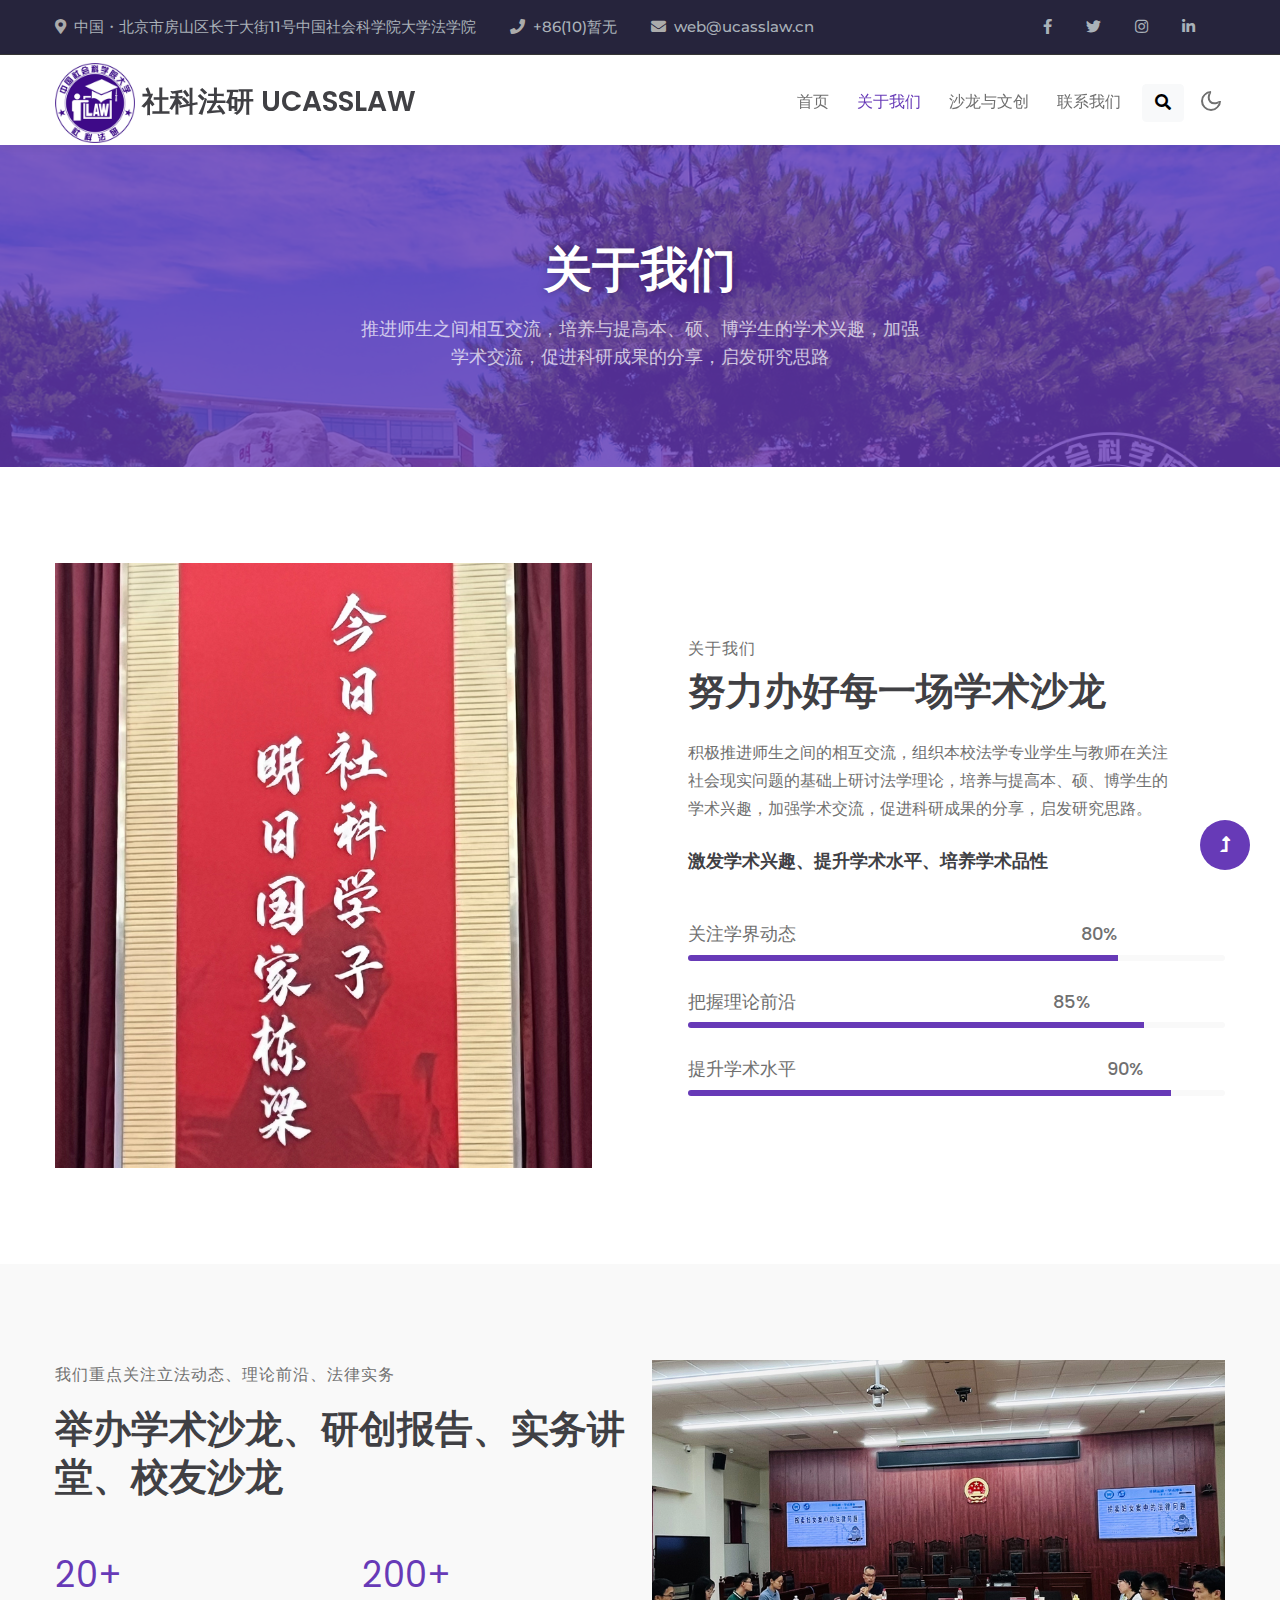
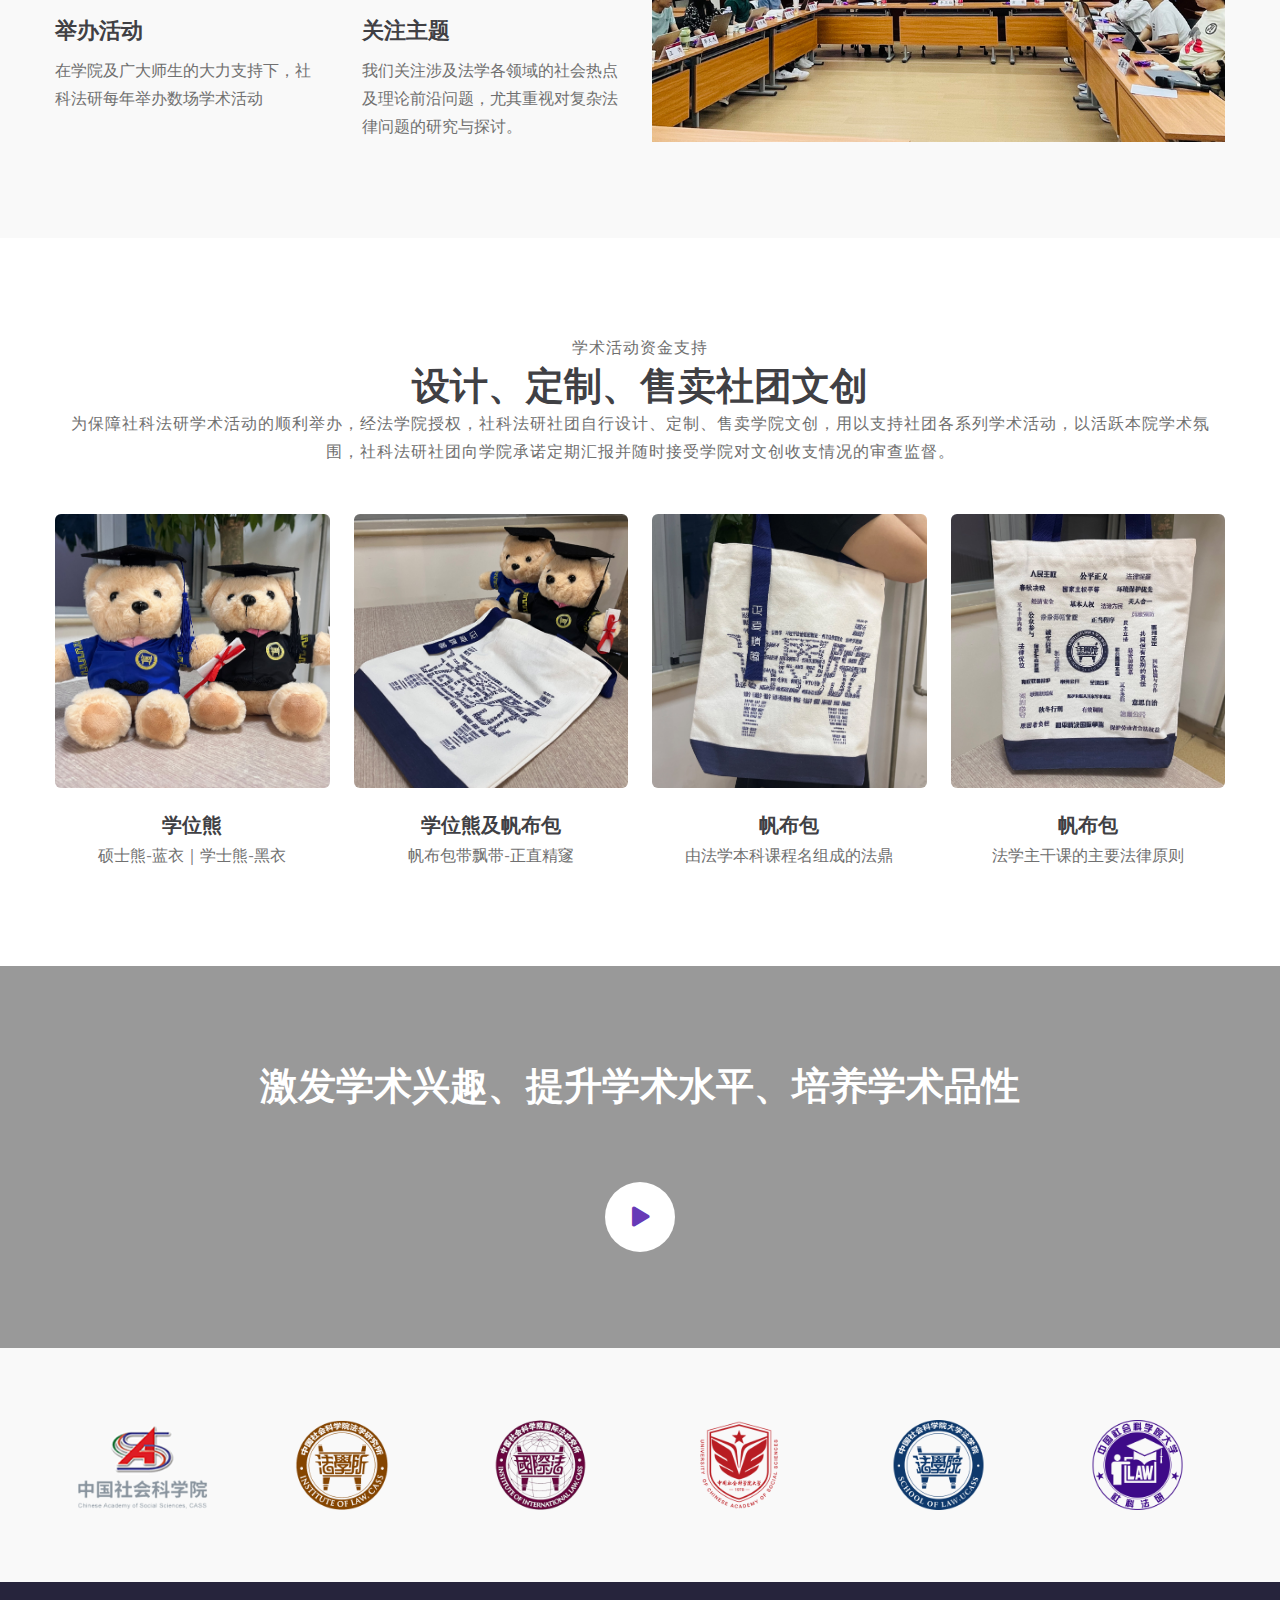
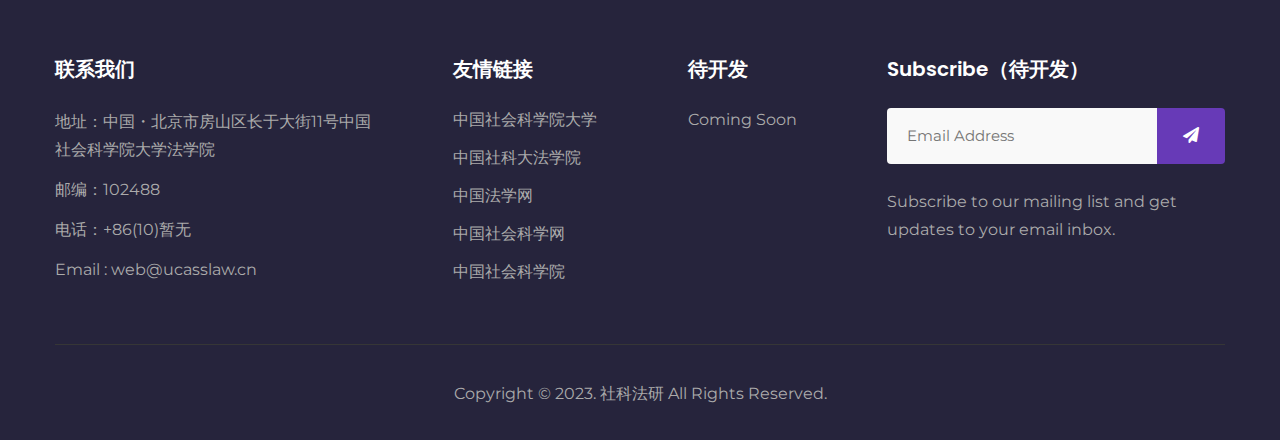
==== commit 7bd9b350: "df" ====
--- a/about.html
+++ b/about.html
@@ -237,7 +237,7 @@
     <div class="container py-lg-5 py-md-4 py-2">
         <div class="text-center">
             <h6 class="w3l-title-small"> 学术活动资金支持 </h6>
-            <h3 class="w3l-title-main"> 设计、定制、售卖学院文创</h3>
+            <h3 class="w3l-title-main"> 设计、定制、售卖社团文创</h3>
             <h6 class="w3l-title-small"> 为保障社科法研学术活动的顺利举办，经法学院授权，社科法研社团自行设计、定制、售卖学院文创，用以支持社团各系列学术活动，以活跃本院学术氛围，社科法研社团向学院承诺定期汇报并随时接受学院对文创收支情况的审查监督。</h6>
         </div>
         <div class="row mt-lg-5 mt-4">
